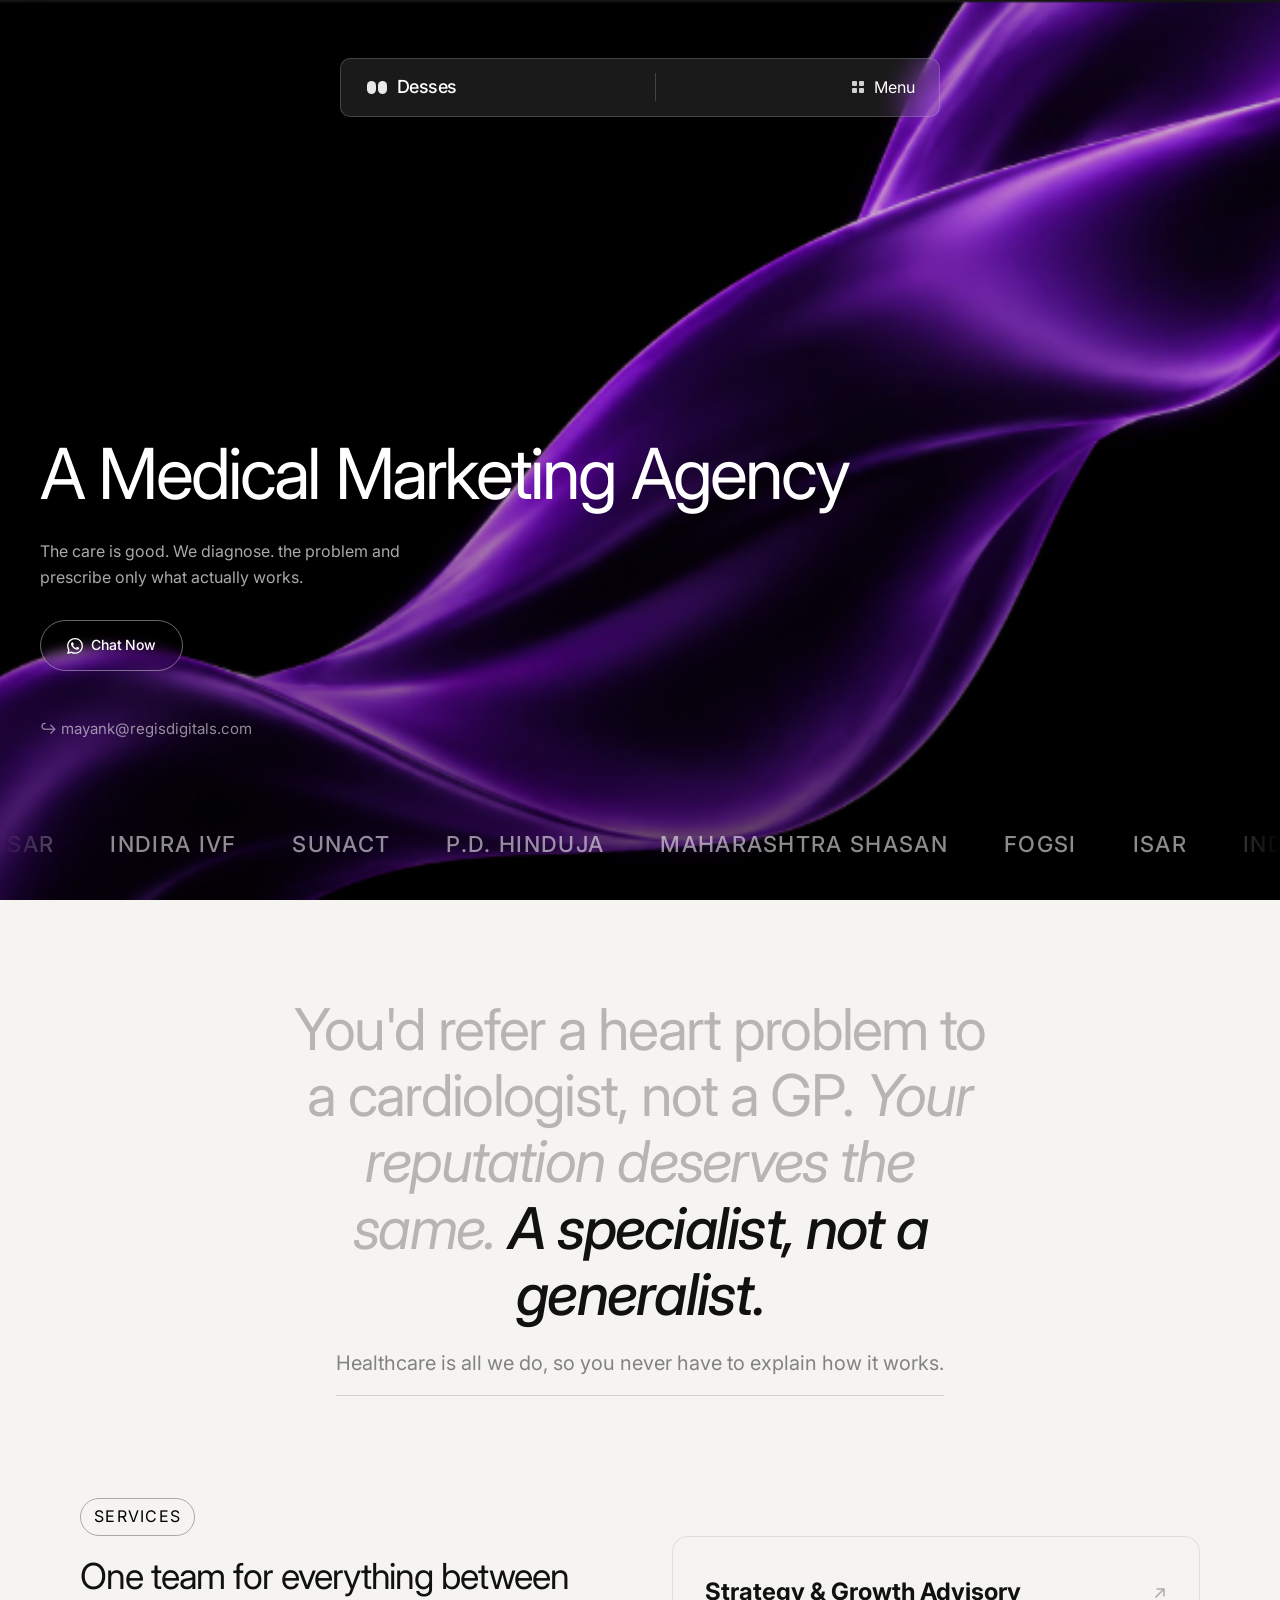
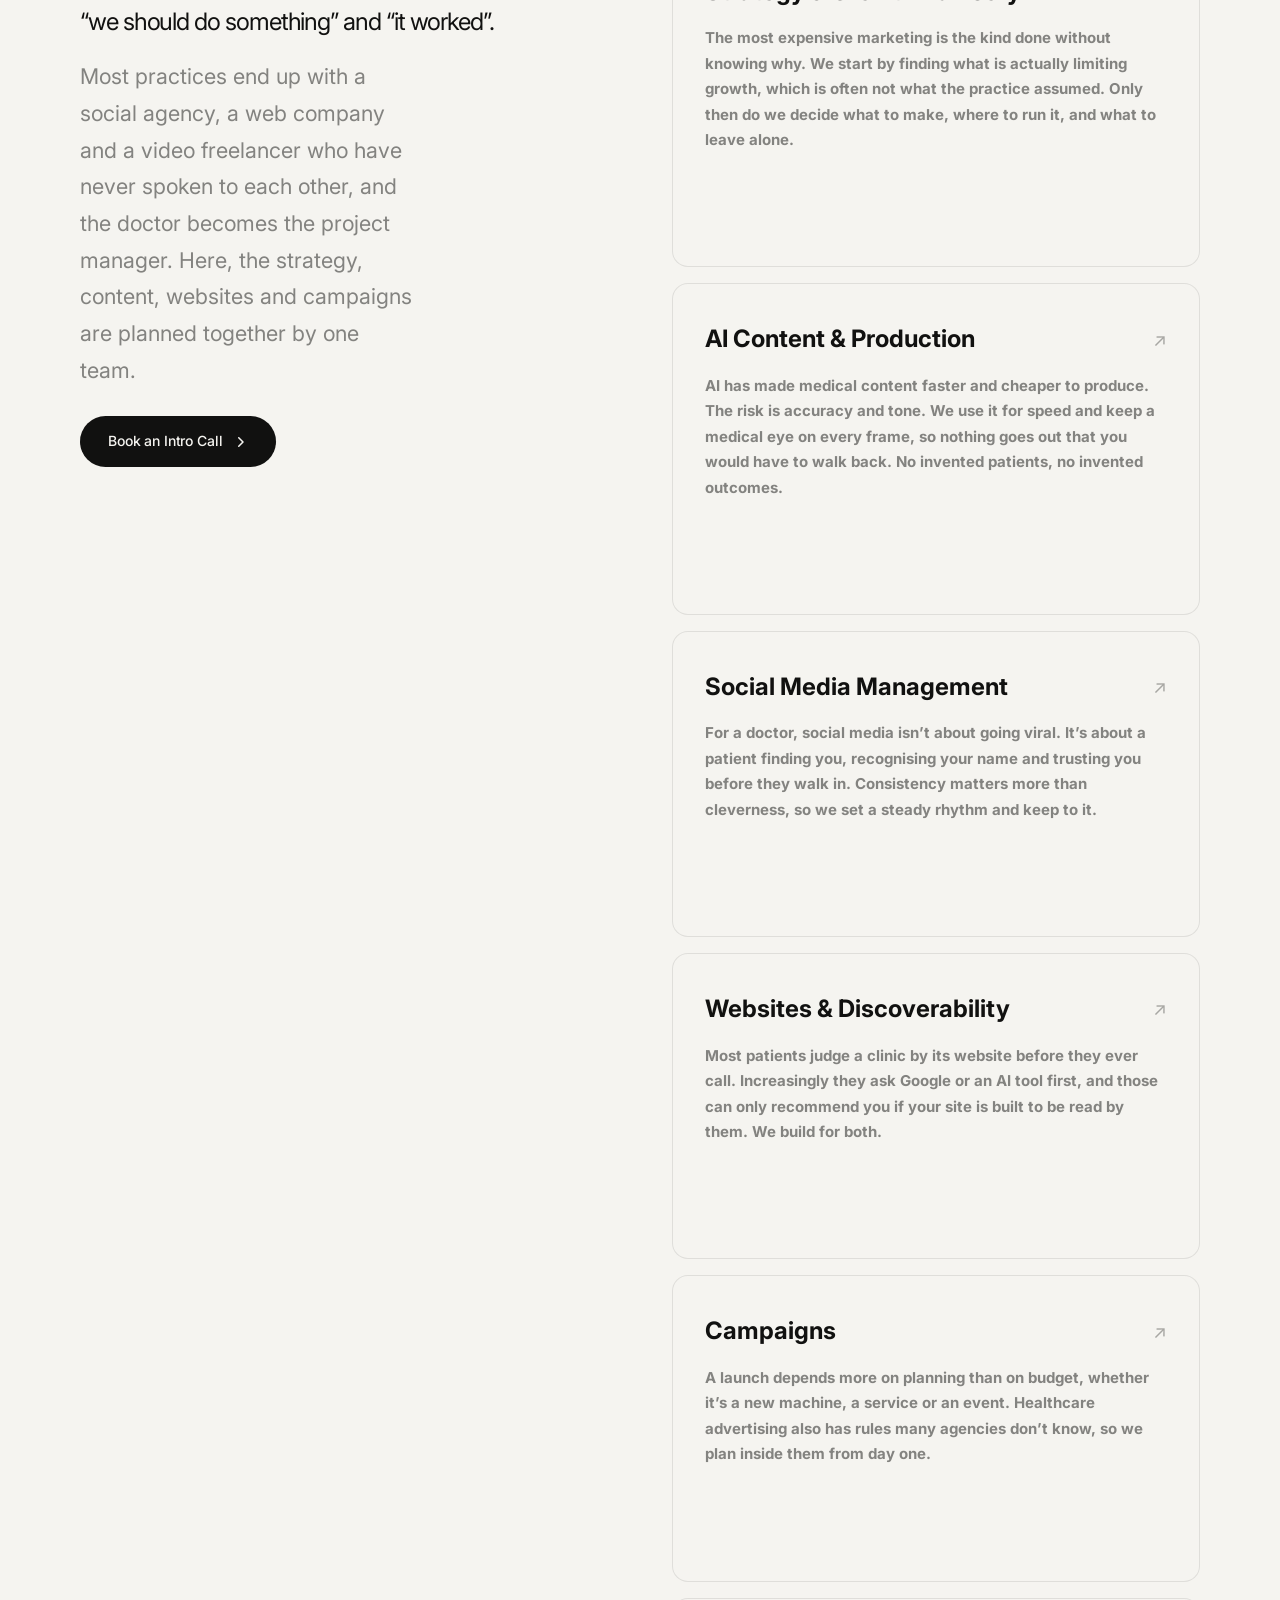
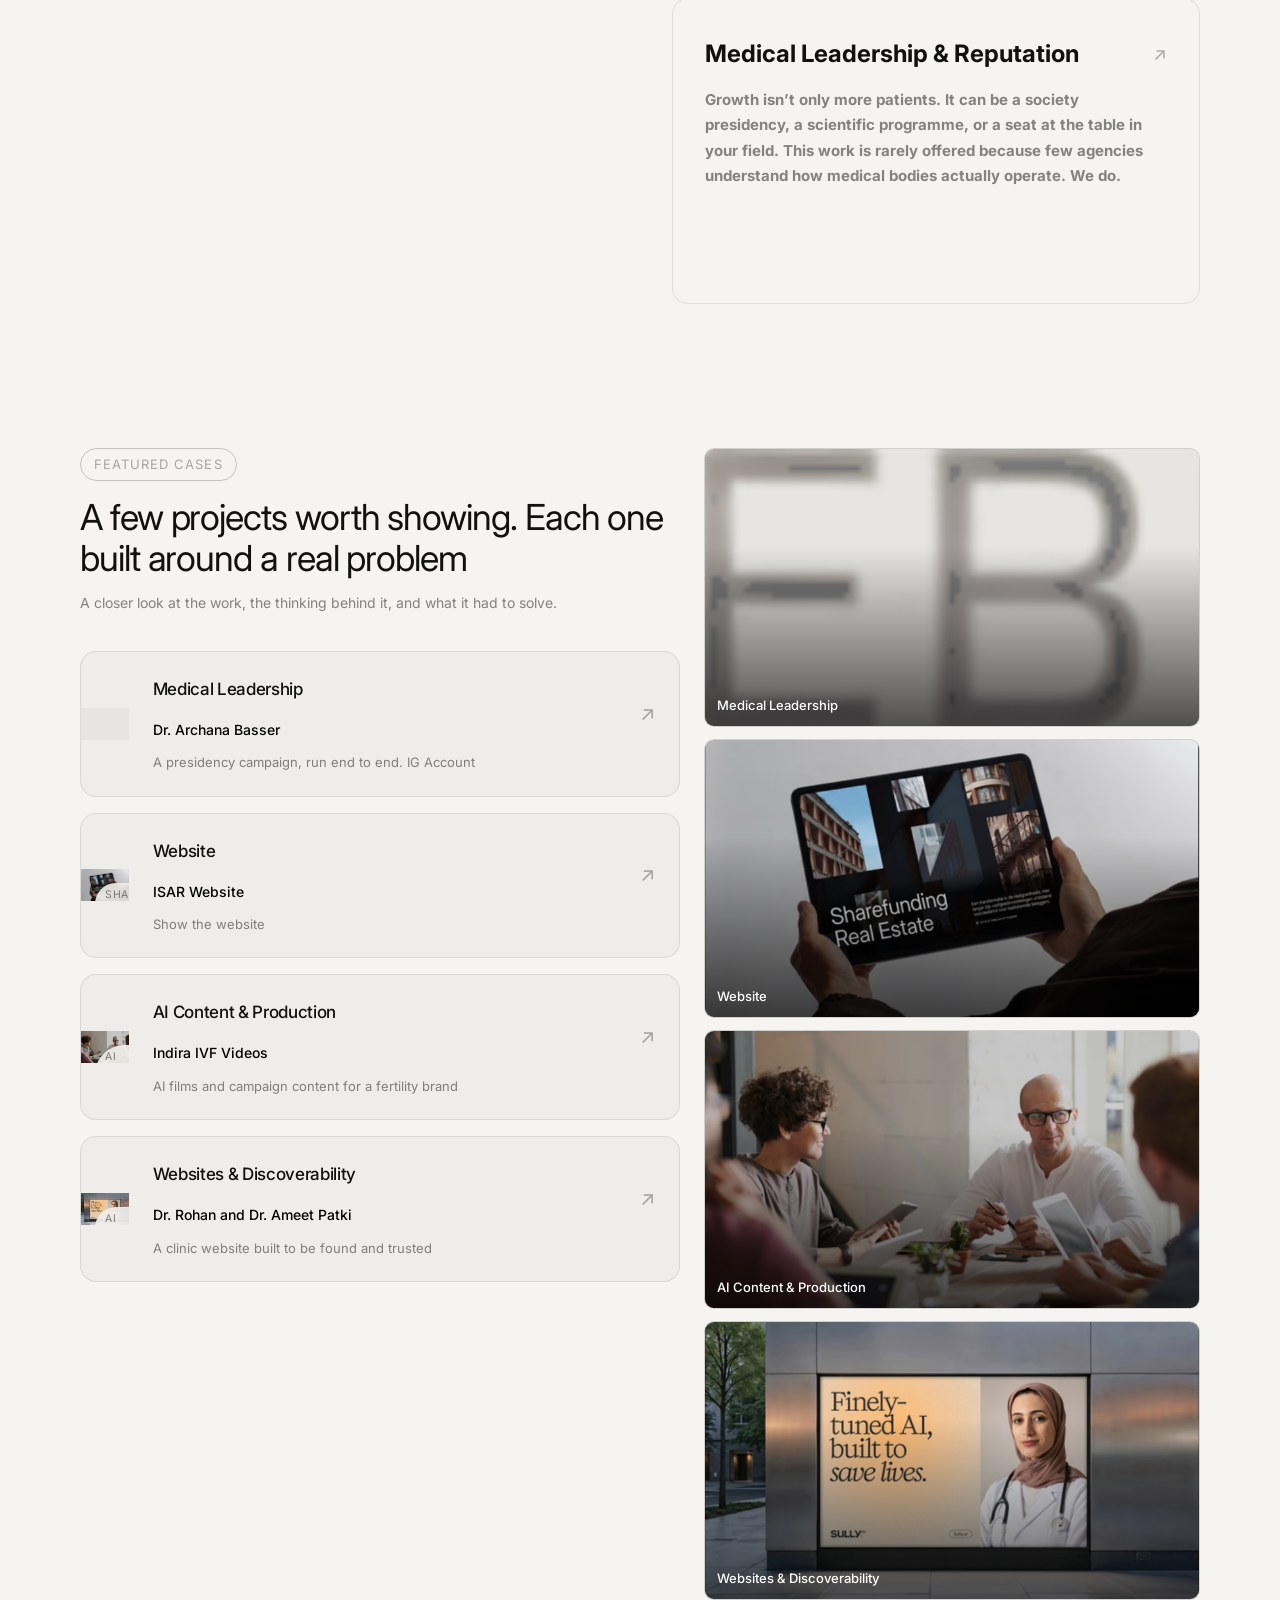
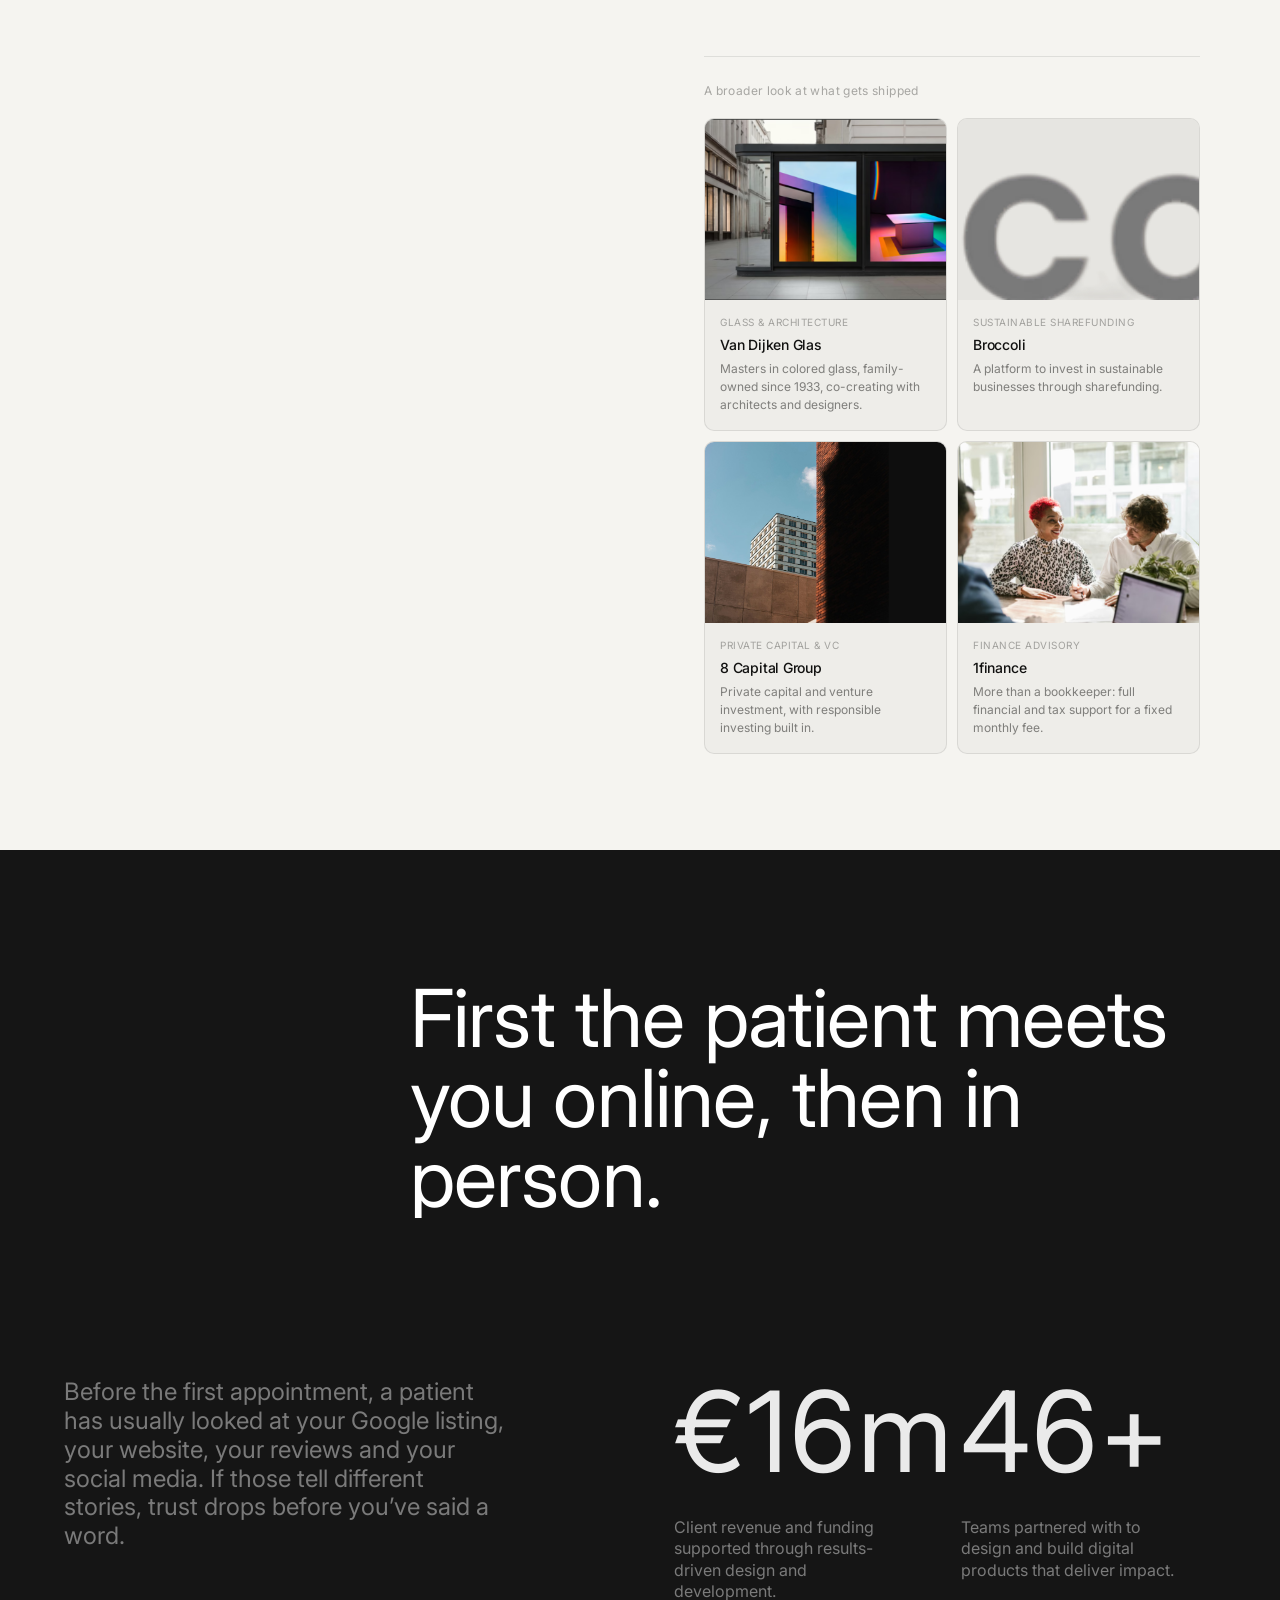
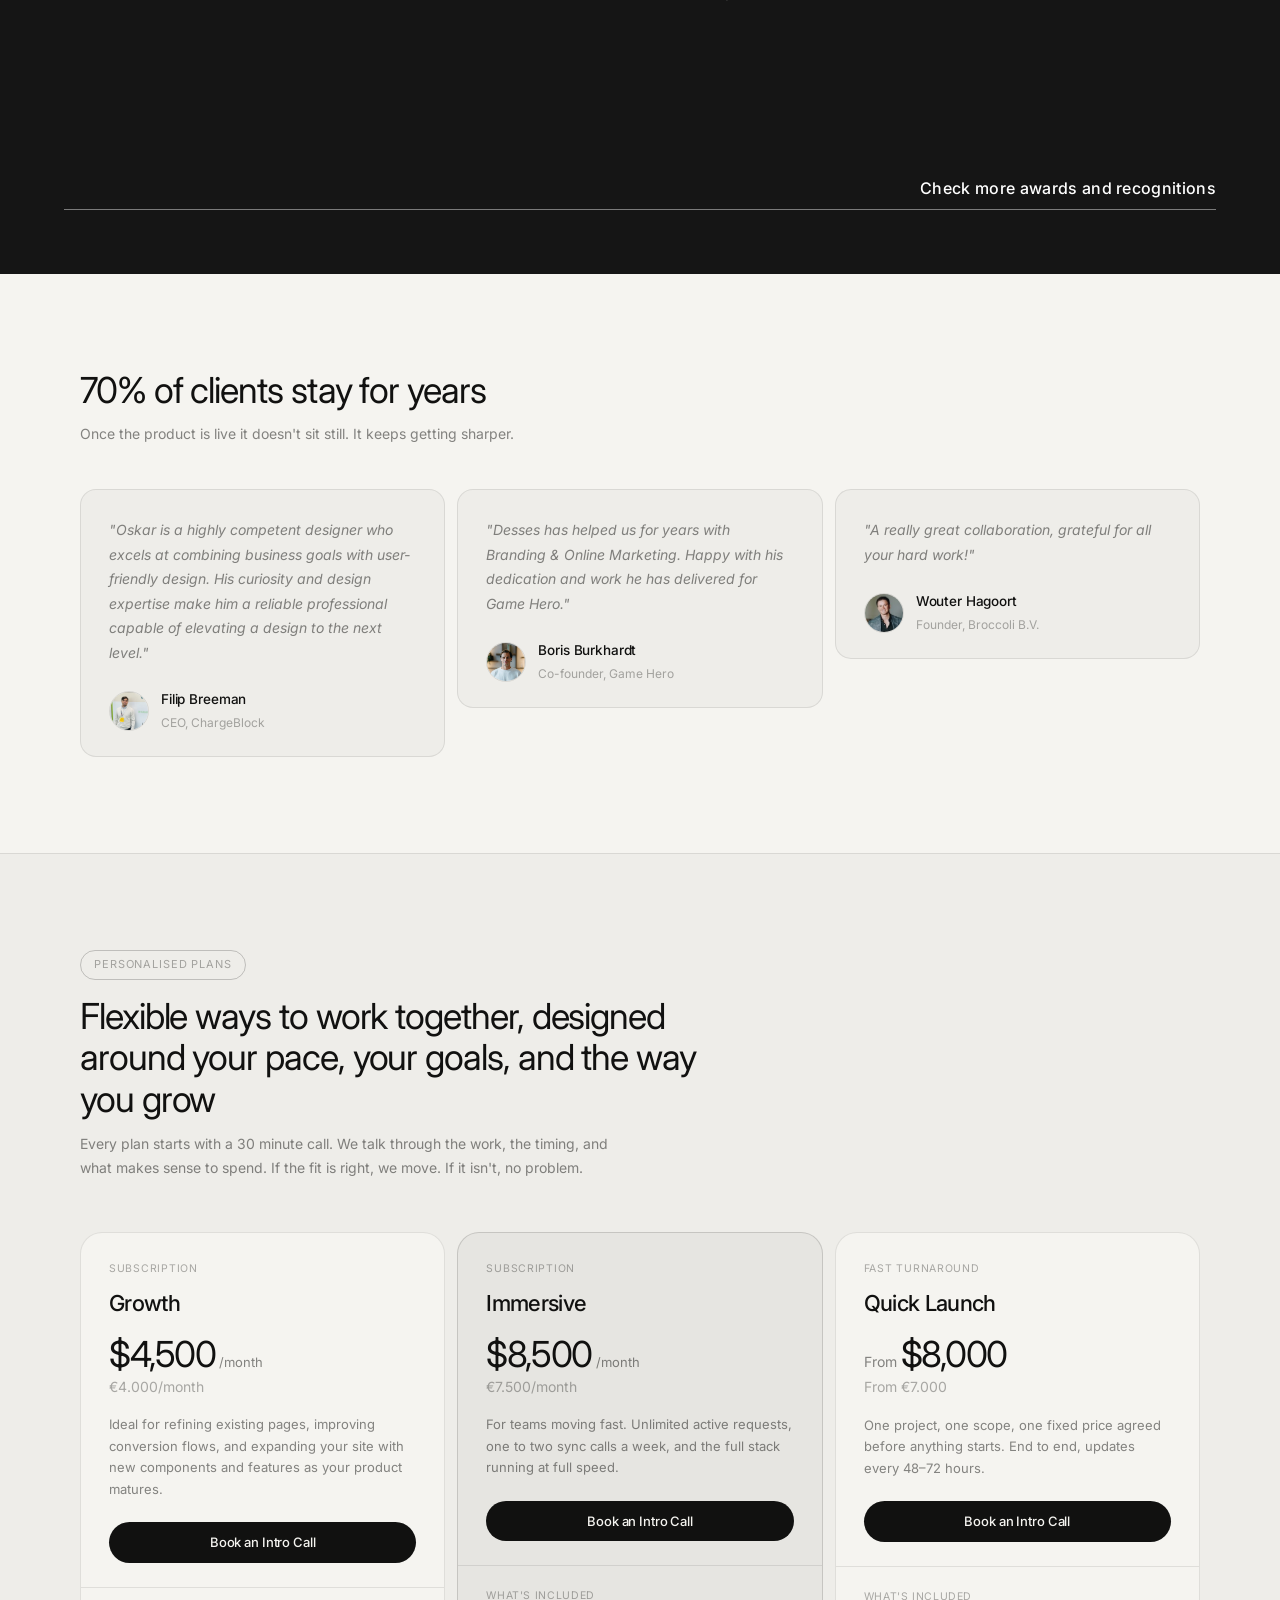
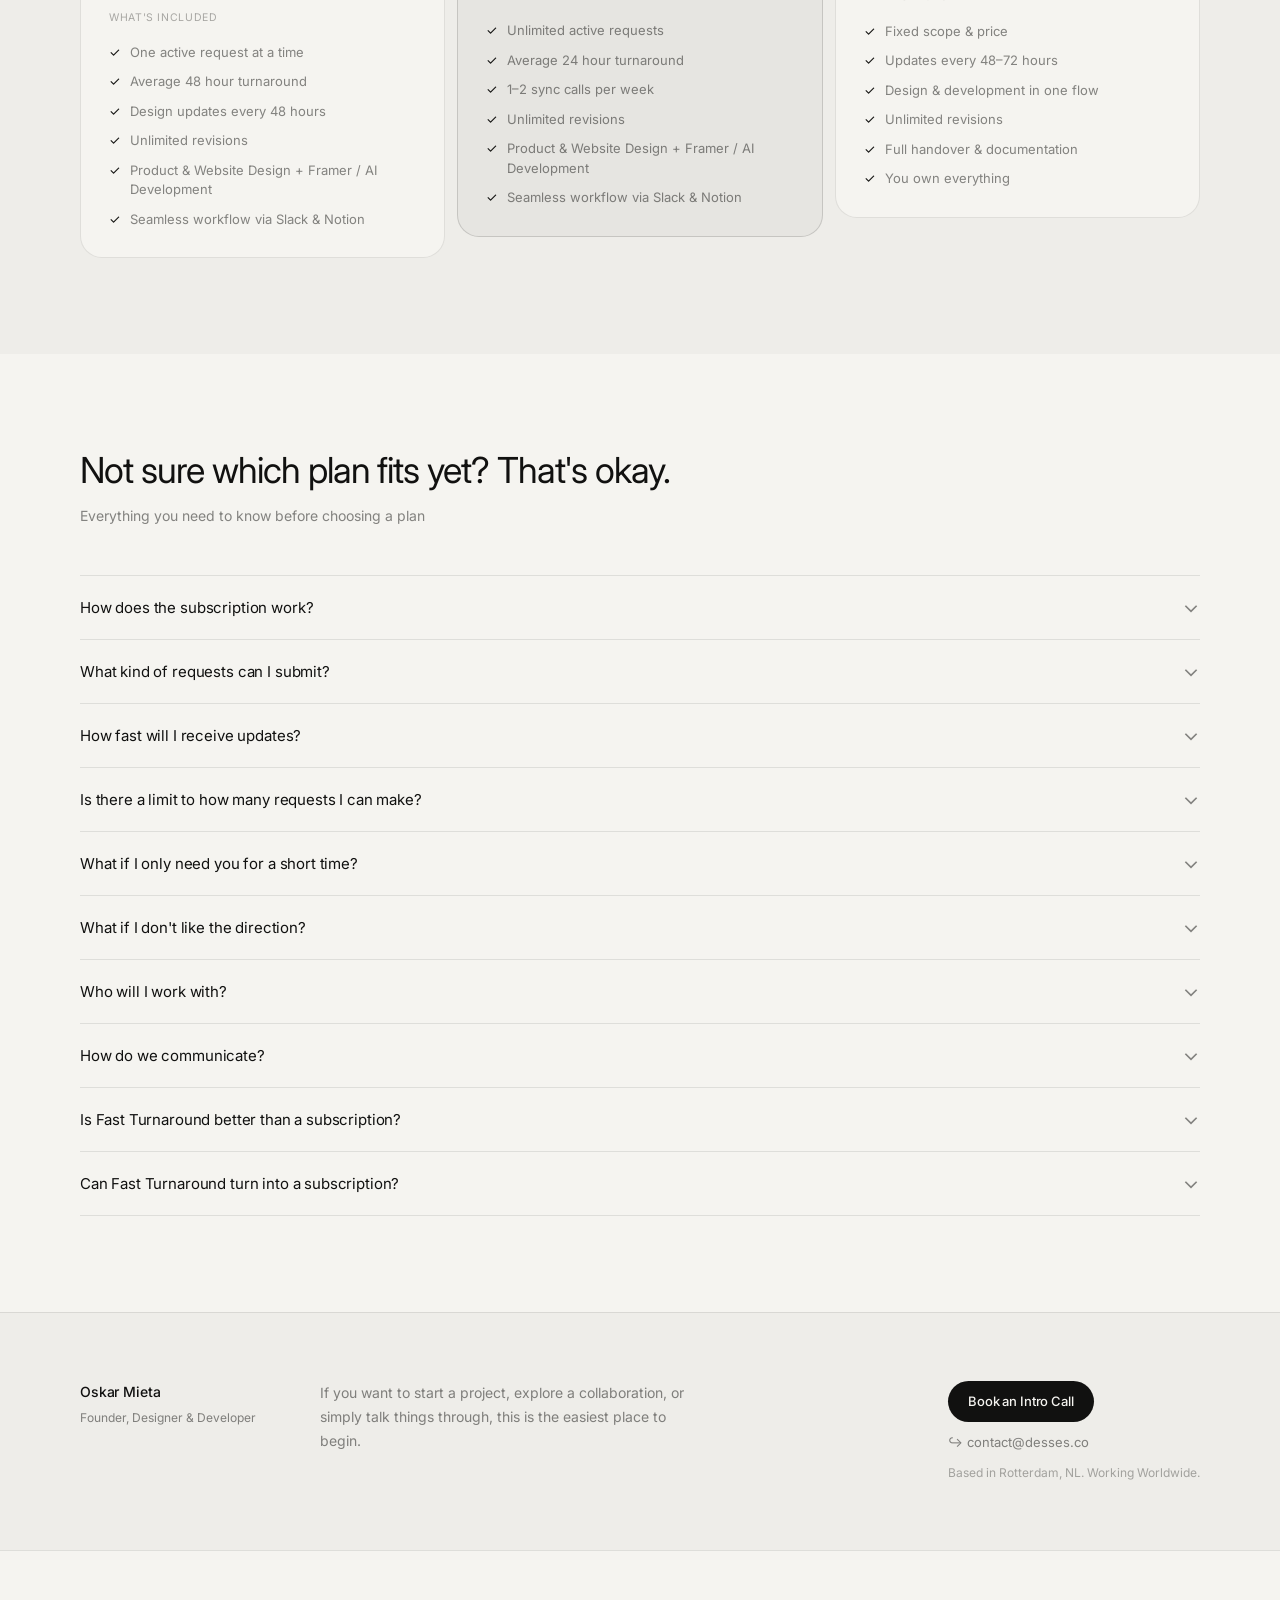
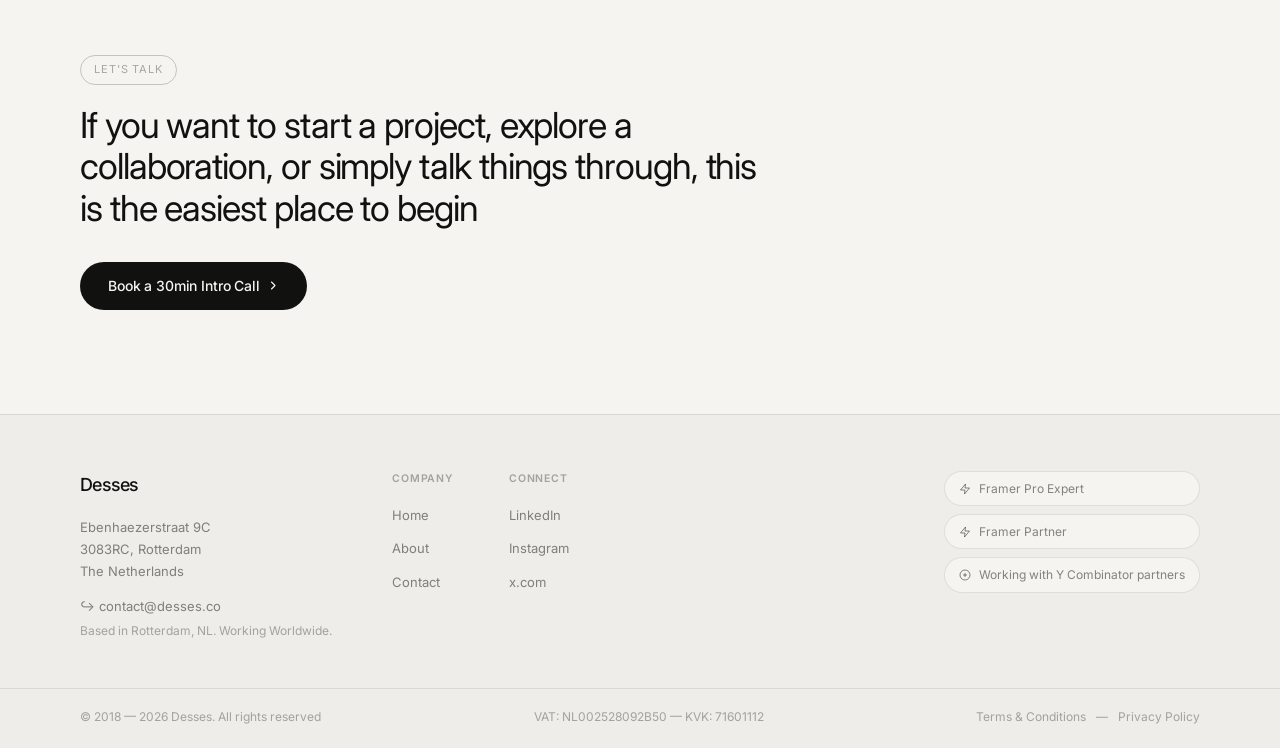
==== index.html @ 1cb28624 "Add Desses homepage and About page" ====
<!DOCTYPE html>
<html lang="en">
<head>
  <meta charset="UTF-8" />
  <meta name="viewport" content="width=device-width, initial-scale=1.0" />
  <title>Desses — Product Design & AI + Framer Development</title>
  <link rel="stylesheet" href="style.css" />
  <link rel="preconnect" href="https://fonts.googleapis.com" />
  <link rel="preconnect" href="https://fonts.gstatic.com" crossorigin />
  <link href="https://fonts.googleapis.com/css2?family=Inter:opsz,wght@14..32,300;14..32,400;14..32,500;14..32,600&display=swap" rel="stylesheet" />
</head>
<body>

  <!-- Page loader -->
  <div class="page-loader" id="pageLoader">
    <div class="loader-logo">Desses</div>
    <div class="loader-bar"><div class="loader-fill"></div></div>
  </div>

  <!-- ===================================================
       HERO
       =================================================== -->
  <section class="hero" id="hero">

    <!-- bg image + dark overlay -->
    <div class="hero-bg">
      <img src="images/hero.png" alt="" aria-hidden="true" />
      <div class="hero-bg-overlay"></div>
    </div>

    <!-- compact centered pill nav -->
    <header class="nav-header" id="navHeader" style="margin-top: 40px;">
      <nav class="nav-inner">
        <div class="nav-pill">
          <a href="#" class="nav-logo">
            <svg width="20" height="13" viewBox="0 0 20 13" fill="none">
              <rect x="0" y="0" width="9" height="13" rx="4.5" fill="white" opacity="0.9"/>
              <rect x="11" y="0" width="9" height="13" rx="4.5" fill="white" opacity="0.9"/>
            </svg>
            Desses
          </a>
          <div class="nav-pill-divider"></div>
          <button class="nav-menu-btn" id="hamburger" aria-label="Menu" aria-expanded="false">
            <svg class="nav-menu-grid" width="12" height="12" viewBox="0 0 12 12" fill="currentColor">
              <rect x="0" y="0" width="5" height="5" rx="1"/>
              <rect x="7" y="0" width="5" height="5" rx="1"/>
              <rect x="0" y="7" width="5" height="5" rx="1"/>
              <rect x="7" y="7" width="5" height="5" rx="1"/>
            </svg>
            <span class="nav-menu-label">Menu</span>
          </button>
        </div>
      </nav>

      <!-- fullscreen overlay -->
      <div class="nav-overlay" id="mobileNav">
        <div class="nav-overlay-inner">
          <p class="nav-overlay-title">Menu</p>
          <ul class="nav-overlay-links">
            <li><a href="#">Home</a></li>
            <li><a href="about.html">About</a></li>
            <li><a href="#" class="nav-link-active">Cases</a></li>
            <li><a href="#">Services</a></li>
            <li><a href="#">Insights</a></li>
            <li><a href="#contact">Contact</a></li>
          </ul>
          <div class="nav-overlay-footer">
            <div class="nav-overlay-col">
              <p class="nav-overlay-col-label">Social media</p>
              <a href="https://www.linkedin.com/in/desses" target="_blank">LinkedIn</a>
              <a href="https://x.com/oskarmieta" target="_blank">x.com</a>
            </div>
            <div class="nav-overlay-col">
              <p class="nav-overlay-col-label">Contact</p>
              <a href="https://desses.co/contact" target="_blank">Book an intro call</a>
              <a href="mailto:contact@desses.co">contact@desses.co</a>
            </div>
          </div>
        </div>
      </div>
    </header>

    <!-- hero text content -->
    <div class="hero-body">

      <h1 class="hero-title reveal-hero">
        A Medical Marketing Agency
      </h1>

      
      <div>
        <div style="color:darkgray;">
          <span>The care is good. We diagnose. the problem and <br> prescribe only what actually works.&nbsp;&nbsp;&nbsp;&nbsp;&nbsp;&nbsp;</span>
        </div>
      </div>


      <div class="hero-actions reveal-hero-delay" style="margin-top: 30px;">
        <a href="#" class="btn-chat-now magnetic">
          <svg width="16" height="16" viewBox="0 0 24 24" fill="currentColor"><path d="M17.472 14.382c-.297-.149-1.758-.867-2.03-.967-.273-.099-.471-.148-.67.15-.197.297-.767.966-.94 1.164-.173.199-.347.223-.644.075-.297-.15-1.255-.463-2.39-1.475-.883-.788-1.48-1.761-1.653-2.059-.173-.297-.018-.458.13-.606.134-.133.298-.347.446-.52.149-.174.198-.298.298-.497.099-.198.05-.371-.025-.52-.075-.149-.669-1.612-.916-2.207-.242-.579-.487-.5-.669-.51a12.8 12.8 0 00-.57-.01c-.198 0-.52.074-.792.372-.272.297-1.04 1.016-1.04 2.479 0 1.462 1.065 2.875 1.213 3.074.149.198 2.096 3.2 5.077 4.487.709.306 1.262.489 1.694.625.712.227 1.36.195 1.871.118.571-.085 1.758-.719 2.006-1.413.248-.694.248-1.289.173-1.413-.074-.124-.272-.198-.57-.347m-5.421 7.403h-.004a9.87 9.87 0 01-5.031-1.378l-.361-.214-3.741.982.998-3.648-.235-.374a9.86 9.86 0 01-1.51-5.26c.001-5.45 4.436-9.884 9.888-9.884 2.64 0 5.122 1.03 6.988 2.898a9.825 9.825 0 012.893 6.994c-.003 5.45-4.437 9.884-9.885 9.884m8.413-18.297A11.815 11.815 0 0012.05 0C5.495 0 .16 5.335.157 11.892c0 2.096.547 4.142 1.588 5.945L.057 24l6.305-1.654a11.882 11.882 0 005.683 1.448h.005c6.554 0 11.89-5.335 11.893-11.893a11.821 11.821 0 00-3.48-8.413z"/></svg>
          Chat Now
        </a>
      </div>

       <a href="mailto:mayank@regisdigitals.com" class="hero-email" style="margin-top:10px;display:block;font-size: 15px;">↪ mayank@regisdigitals.com</a>
      </div>
    </div>

      <!-- CLIENT LOGO MARQUEE -->
      <section class="logos-section reveal-hero-delay3">
        <div class="logos-track-wrap">
          <div class="logos-inner" id="logoMarquee">
            <div class="logo-item logo-text">ISAR</div>
            <div class="logo-item logo-text">Indira IVF</div>
            <div class="logo-item logo-text">SunAct</div>
            <div class="logo-item logo-text">P.D. Hinduja</div>
            <div class="logo-item logo-text">Maharashtra Shasan</div>
            <div class="logo-item logo-text">FOGSI</div>
            <!-- duplicate for seamless loop -->
            <div class="logo-item logo-text">ISAR</div>
            <div class="logo-item logo-text">Indira IVF</div>
            <div class="logo-item logo-text">SunAct</div>
            <div class="logo-item logo-text">P.D. Hinduja</div>
            <div class="logo-item logo-text">Maharashtra Shasan</div>
            <div class="logo-item logo-text">FOGSI</div>
          </div>
        </div>
      </section>

      

  </section><!-- /hero -->

  <main>

    <!-- ===== ABOUT ===== -->
    <section class="about-section container" data-reveal>
      <div class="about-grid">
        <div style="max-width:700px;margin-inline:auto;text-align:center;">
          <h2 id="readingText" style="font-size:clamp(2.2rem,4.5vw,4rem);font-weight:400;line-height:1.15;letter-spacing:-0.03em;"></h2>
          <p class="about-specialist-sub">Healthcare is all we do, so you never have to explain how it works.</p>
        </div>
        </div>
      </div>
    </section>

    <!-- ===== SERVICES ===== -->

        <div class="about-right-col" style="margin-left: 80px;">
          <span class="pill-label" style="font-size: 16px;color: black; border-color: darkgrey;">Services</span>
        </div>

    <section class="services-section container" data-reveal>
      <div class="services-layout">

        <!-- LEFT: heading + description -->
        <div class="services-left">
          <h1 style="font-size:clamp(1.6rem,2.8vw,2.4rem);font-weight:400;letter-spacing:-0.03em;line-height:1.15;margin-top: 20px;">One team for everything between <br> <span style="font-size: 24px;">“we should do something” and “it worked”.</span></h1>
          <p class="body-muted" style="margin-top:20px;max-width:340px;font-size: 135%;">Most practices end up with a social agency, a web company and a video freelancer who have never spoken to each other, and the doctor becomes the project manager. Here, the strategy, content, websites and campaigns are planned together by one team.</p>
          <a href="https://desses.co/contact" class="svc-cta-btn magnetic" target="_blank" style="margin-top:28px;">
            Book an Intro Call
            <span class="svc-cta-arrow">
              <svg width="16" height="16" viewBox="0 0 16 16" fill="currentColor"><path fill-rule="evenodd" d="M6.22 3.22a.75.75 0 011.06 0l4.25 4.25a.75.75 0 010 1.06l-4.25 4.25a.75.75 0 01-1.06-1.06L9.94 8 6.22 4.28a.75.75 0 010-1.06z"/></svg>
            </span>
          </a>
        </div>

        <!-- RIGHT: cards in vertical column -->
        <div class="services-grid" style="grid-template-columns:1fr;">
          <div class="svc-card" data-stagger>
            <div class="svc-head"><h1>Strategy & Growth Advisory</h1><span class="svc-arrow">↗</span></div>
            <h1 class="svc-body">The most expensive marketing is the kind done without knowing why. We start by finding what is actually limiting growth, which is often not what the practice assumed. Only then do we decide what to make, where to run it, and what to leave alone.</h2>
            <ul class="svc-tags"><li>Growth Diagnosis</li><li>Marketing roadmap</li><li>Positioning</li><li>Budget planning</li><li>Monthly advisory</li></ul>
          </div>
          <div class="svc-card" data-stagger>
            <div class="svc-head"><h1>AI Content & Production</h1><span class="svc-arrow">↗</span></div>
            <h2 class="svc-body">AI has made medical content faster and cheaper to produce. The risk is accuracy and tone. We use it for speed and keep a medical eye on every frame, so nothing goes out that you would have to walk back. No invented patients, no invented outcomes.</h2>
            <ul class="svc-tags"><li>AI video & films</li><li>Short-form reels</li><li>Patient-education content</li><li>Copywriting</li><li>Design</li></ul>
          </div>
          <div class="svc-card" data-stagger>
            <div class="svc-head"><h1>Social Media Management</h1><span class="svc-arrow">↗</span></div>
            <h2 class="svc-body">For a doctor, social media isn’t about going viral. It’s about a patient finding you, recognising your name and trusting you before they walk in. Consistency matters more than cleverness, so we set a steady rhythm and keep to it.</h2>
            <ul class="svc-tags"><li>Instagram</li><li>YouTube</li><li>LinkedIn</li><li>Content calendars</li><li>Community & reporting</li></ul>
          </div>
          <div class="svc-card" data-stagger>
            <div class="svc-head"><h1>Websites & Discoverability</h1><span class="svc-arrow">↗</span></div>
            <h2 class="svc-body">Most patients judge a clinic by its website before they ever call. Increasingly they ask Google or an AI tool first, and those can only recommend you if your site is built to be read by them. We build for both.</h2>
            <ul class="svc-tags" style="font-size: 20px;"><li>Website design & build</li><li>SEO</li><li>Google Business Profile</li><li>AI-search readiness</li></ul>
          </div>
          <div class="svc-card" data-stagger>
            <div class="svc-head"><h1>Campaigns</h1><span class="svc-arrow">↗</span></div>
            <h2 class="svc-body">A launch depends more on planning than on budget, whether it’s a new machine, a service or an event. Healthcare advertising also has rules many agencies don’t know, so we plan inside them from day one.</h2>
            <ul class="svc-tags" style="font-size: 20px;"><li>Service & machine launches</li><li>Performance marketing</li><li>Event & awareness campaigns</li></ul>
          </div>
          <div class="svc-card" data-stagger>
            <div class="svc-head"><h1>Medical Leadership & Reputation</h1><span class="svc-arrow">↗</span></div>
            <h2 class="svc-body">Growth isn’t only more patients. It can be a society presidency, a scientific programme, or a seat at the table in your field. This work is rarely offered because few agencies understand how medical bodies actually operate. We do.</h2>
            <ul class="svc-tags" style="font-size: 20px;"><li>Society & presidency campaigns</li><li>Scientific programme planning</li><li>KOL collaborations</li><li>Awards & recognition</li></ul>
          </div>

        </div>

        
      </div>
    </section>

    <!-- ===== FEATURED CASES ===== -->
    <section class="cases-section container" data-reveal>
      <div class="cases-featured-layout">
        <div class="cases-featured-left">
          <div class="cases-header-top" style="margin-bottom:36px;">
            <span class="pill-label" style="font-size:13px;">Featured Cases</span>
            <h2 class="h2 reveal-text" style="font-size:clamp(1.6rem,2.8vw,2.4rem);font-weight:400;letter-spacing:-0.03em;line-height:1.15;margin-top:16px;">A few projects worth showing. Each one built around a real problem</h2>
            <p class="body-muted" style="margin-top:12px;">A closer look at the work, the thinking behind it, and what it had to solve.</p>
          </div>

          <div class="cases-grid-2col">
        <a href="https://desses.co/cases/chargeblock" class="case-card-v2" target="_blank">
          <div class="case-v2-img">
            <!-- <img src="images/chargeblock.png" alt="ChargeBlock" /> -->
            <!-- <div class="case-overlay-tag">Energy Sector</div> -->
          </div>
          <div class="case-v2-info">
            <span class="case-v2-name">Medical Leadership</span>
              <h2 style="font-size:14px;font-weight:500;margin:8px 0;color: black;">Dr. Archana Basser</h2>
            <p>A presidency campaign, run end to end. IG Account</p>
            <span class="case-v2-arrow">↗</span>
          </div>
        </a>
        <a href="https://aespire.eu/" class="case-card-v2" target="_blank">
          <div class="case-v2-img">
            <img src="images/aespire.png" alt="AESPIRE" />
            <div class="case-overlay-tag">Sharefunding Real Estate</div>
          </div>
          <div class="case-v2-info">
            <span class="case-v2-name">Website</span>
            <h2 style="font-size:14px;font-weight:500;margin:8px 0;color: black;">ISAR Website</h2>
            <p>Show the website</p>
            <span class="case-v2-arrow">↗</span>
          </div>
        </a>
        <a href="https://desses.co/cases/robotx" class="case-card-v2" target="_blank">
          <div class="case-v2-img">
            <img src="images/robotx.png" alt="RobotX" />
            <div class="case-overlay-tag">AI Powered Audit</div>
          </div>
          <div class="case-v2-info">
            <span class="case-v2-name">AI Content & Production</span>
            <h2 style="font-size:14px;font-weight:500;margin:8px 0;color: black;">Indira IVF Videos</h2>
            <p>AI films and campaign content for a fertility brand</p>
            <span class="case-v2-arrow">↗</span>
          </div>
        </a>
        <a href="https://desses.co/cases/sully.ai" class="case-card-v2" target="_blank">
          <div class="case-v2-img">
            <img src="images/sully.png" alt="Sully.ai" />
            <div class="case-overlay-tag">AI Healthcare</div>
          </div>
          <div class="case-v2-info">
            <span class="case-v2-name">Websites & Discoverability</span>
            <h2 style="font-size:14px;font-weight:500;margin:8px 0;color: black;">Dr. Rohan and Dr. Ameet Patki</h2>
            <p>A clinic website built to be found and trusted</p>
            <span class="case-v2-arrow">↗</span>
          </div>
        </a>
        </div>
        </div>

        <div class="cases-featured-right">
        <div class="cases-photo-grid">
          <a href="index.html" class="case-photo-card" aria-label="ChargeBlock photo, home page">
            <img src="images/chargeblock.png" alt="ChargeBlock project" />
            <span>Medical Leadership</span>
          </a>
          <a href="index.html" class="case-photo-card" aria-label="AESPIRE photo, home page">
            <img src="images/aespire.png" alt="AESPIRE project" />
            <span>Website</span>
          </a>
          <a href="index.html" class="case-photo-card" aria-label="RobotX photo, home page">
            <img src="images/robotx.png" alt="RobotX project" />
            <span>AI Content & Production</span>
          </a>
          <a href="index.html" class="case-photo-card" aria-label="Sully.ai photo, home page">
            <img src="images/sully.png" alt="Sully.ai project" />
            <span>Websites & Discoverability</span>
          </a>
        </div>
          <div class="broader-cases">
            <p class="broader-label">A broader look at what gets shipped</p>
            <div class="broader-grid">
              <a href="https://vandijkenglas.nl/" class="broad-card" target="_blank" data-stagger>
                <div class="broad-img"><img src="images/glass.png" alt="Van Dijken Glas" /></div>
                <div class="broad-info"><span class="broad-cat">Glass &amp; Architecture</span><strong>Van Dijken Glas</strong><p>Masters in colored glass, family-owned since 1933, co-creating with architects and designers.</p></div>
              </a>
              <a href="https://broccoli.eu/" class="broad-card" target="_blank" data-stagger>
                <div class="broad-img"><img src="images/brocoli.png" alt="Broccoli" /></div>
                <div class="broad-info"><span class="broad-cat">Sustainable Sharefunding</span><strong>Broccoli</strong><p>A platform to invest in sustainable businesses through sharefunding.</p></div>
              </a>
              <a href="https://8capital.nl/" class="broad-card" target="_blank" data-stagger>
                <div class="broad-img"><img src="images/capital.png" alt="8 Capital Group" /></div>
                <div class="broad-info"><span class="broad-cat">Private Capital &amp; VC</span><strong>8 Capital Group</strong><p>Private capital and venture investment, with responsible investing built in.</p></div>
              </a>
              <a href="https://1finance.nl/" class="broad-card" target="_blank" data-stagger>
                <div class="broad-img"><img src="images/finance.png" alt="1finance" /></div>
                <div class="broad-info"><span class="broad-cat">Finance Advisory</span><strong>1finance</strong><p>More than a bookkeeper: full financial and tax support for a fixed monthly fee.</p></div>
              </a>
            </div>
          </div>
        </div>
      </div>
    </section>

    <!-- ===== STATS ===== -->
    <section class="stats-section" data-reveal>
      <div class="container stats-inner">
        <h2 class="h2 reveal-text stats-heading">First the patient meets you online, then in person.</h2>
        <div class="stats-copy">
          <p class="body-muted" style="margin-top:18px">Before the first appointment, a patient has usually looked at your Google listing, your website, your reviews and your social media. If those tell different stories, trust drops before you’ve said a word.</p>
        </div>
        <div class="stats-numbers">
          <div class="stat" data-stagger>
            <div class="stat-num count-up" data-target="20" data-prefix="€" data-suffix="m">0%</div>
            <p class="stat-desc">Client revenue and funding supported through results-driven design and development.</p>
          </div>
          <div class="stat" data-stagger>
            <div class="stat-num count-up" data-target="56" data-suffix="+">0+</div>
            <p class="stat-desc">Teams partnered with to design and build digital products that deliver impact.</p>
          </div>
        </div>
        <div class="stats-award-footer">
          <div class="award-badge">Check more awards and recognitions</div>
        </div>
      </div>
    </section>

    <!-- ===== TESTIMONIALS ===== -->
    <section class="testimonials-section container" data-reveal>
      <div class="testi-header">
        <h2 class="h2 reveal-text">70% of clients stay for years</h2>
        <p class="body-muted" style="margin-top:10px">Once the product is live it doesn't sit still. It keeps getting sharper.</p>
      </div>
      <div class="testi-grid">
        <div class="testi-card" data-stagger>
          <p class="testi-quote">"Oskar is a highly competent designer who excels at combining business goals with user-friendly design. His curiosity and design expertise make him a reliable professional capable of elevating a design to the next level."</p>
          <div class="testi-author">
            <img src="images/filip.png" alt="Filip Breeman" class="testi-avatar" />
            <div><div class="testi-name">Filip Breeman</div><div class="testi-role">CEO, ChargeBlock</div></div>
          </div>
        </div>
        <div class="testi-card" data-stagger>
          <p class="testi-quote">"Desses has helped us for years with Branding &amp; Online Marketing. Happy with his dedication and work he has delivered for Game Hero."</p>
          <div class="testi-author">
            <img src="images/boris.png" alt="Boris Burkhardt" class="testi-avatar" />
            <div><div class="testi-name">Boris Burkhardt</div><div class="testi-role">Co-founder, Game Hero</div></div>
          </div>
        </div>
        <div class="testi-card" data-stagger>
          <p class="testi-quote">"A really great collaboration, grateful for all your hard work!"</p>
          <div class="testi-author">
            <img src="images/wouter.png" alt="Wouter Hagoort" class="testi-avatar" />
            <div><div class="testi-name">Wouter Hagoort</div><div class="testi-role">Founder, Broccoli B.V.</div></div>
          </div>
        </div>
      </div>
    </section>

    <!-- ===== PRICING ===== -->
    <section class="pricing-section" data-reveal>
      <div class="container">
        <span class="pill-label">Personalised Plans</span>
        <h2 class="h2 reveal-text" style="max-width:640px;margin-top:16px">Flexible ways to work together, designed around your pace, your goals, and the way you grow</h2>
        <p class="body-muted" style="margin-top:12px;max-width:560px">Every plan starts with a 30 minute call. We talk through the work, the timing, and what makes sense to spend. If the fit is right, we move. If it isn't, no problem.</p>

        <div class="pricing-grid">
          <!-- Growth -->
          <div class="price-card" data-stagger>
            <div class="price-top">
              <div class="price-type">Subscription</div>
              <h3 class="price-name">Growth</h3>
              <div class="price-amount-wrap"><span class="price-big">$4,500</span><span class="price-mo">/month</span></div>
              <div class="price-eur">€4.000/month</div>
              <p class="price-desc">Ideal for refining existing pages, improving conversion flows, and expanding your site with new components and features as your product matures.</p>
              <a href="https://desses.co/contact" class="btn-pill-dark magnetic" style="width:100%;justify-content:center" target="_blank">Book an Intro Call</a>
            </div>
            <div class="price-features">
              <p class="price-feat-label">What's included</p>
              <ul>
                <li><span class="check">✓</span>One active request at a time</li>
                <li><span class="check">✓</span>Average 48 hour turnaround</li>
                <li><span class="check">✓</span>Design updates every 48 hours</li>
                <li><span class="check">✓</span>Unlimited revisions</li>
                <li><span class="check">✓</span>Product &amp; Website Design + Framer / AI Development</li>
                <li><span class="check">✓</span>Seamless workflow via Slack &amp; Notion</li>
              </ul>
            </div>
          </div>

          <!-- Immersive -->
          <div class="price-card price-card--featured" data-stagger>
            <div class="price-top">
              <div class="price-type">Subscription</div>
              <h3 class="price-name">Immersive</h3>
              <div class="price-amount-wrap"><span class="price-big">$8,500</span><span class="price-mo">/month</span></div>
              <div class="price-eur">€7.500/month</div>
              <p class="price-desc">For teams moving fast. Unlimited active requests, one to two sync calls a week, and the full stack running at full speed.</p>
              <a href="https://desses.co/contact" class="btn-pill-dark magnetic" style="width:100%;justify-content:center" target="_blank">Book an Intro Call</a>
            </div>
            <div class="price-features">
              <p class="price-feat-label">What's included</p>
              <ul>
                <li><span class="check">✓</span>Unlimited active requests</li>
                <li><span class="check">✓</span>Average 24 hour turnaround</li>
                <li><span class="check">✓</span>1–2 sync calls per week</li>
                <li><span class="check">✓</span>Unlimited revisions</li>
                <li><span class="check">✓</span>Product &amp; Website Design + Framer / AI Development</li>
                <li><span class="check">✓</span>Seamless workflow via Slack &amp; Notion</li>
              </ul>
            </div>
          </div>

          <!-- Quick Launch -->
          <div class="price-card" data-stagger>
            <div class="price-top">
              <div class="price-type">Fast Turnaround</div>
              <h3 class="price-name">Quick Launch</h3>
              <div class="price-amount-wrap"><span class="price-from">From </span><span class="price-big">$8,000</span></div>
              <div class="price-eur">From €7.000</div>
              <p class="price-desc">One project, one scope, one fixed price agreed before anything starts. End to end, updates every 48–72 hours.</p>
              <a href="https://desses.co/contact" class="btn-pill-dark magnetic" style="width:100%;justify-content:center" target="_blank">Book an Intro Call</a>
            </div>
            <div class="price-features">
              <p class="price-feat-label">What's included</p>
              <ul>
                <li><span class="check">✓</span>Fixed scope &amp; price</li>
                <li><span class="check">✓</span>Updates every 48–72 hours</li>
                <li><span class="check">✓</span>Design &amp; development in one flow</li>
                <li><span class="check">✓</span>Unlimited revisions</li>
                <li><span class="check">✓</span>Full handover &amp; documentation</li>
                <li><span class="check">✓</span>You own everything</li>
              </ul>
            </div>
          </div>
        </div>
      </div>
    </section>

    <!-- ===== FAQ ===== -->
    <section class="faq-section container" data-reveal>
      <h2 class="h2 reveal-text" style="max-width:600px;margin-bottom:12px">Not sure which plan fits yet? That's okay.</h2>
      <p class="body-muted" style="margin-bottom:48px;max-width:500px">Everything you need to know before choosing a plan</p>
      <div class="faq-list">
        <div class="faq-item"><button class="faq-btn" aria-expanded="false">How does the subscription work?<svg class="faq-chevron" viewBox="0 0 16 16" fill="none" stroke="currentColor" stroke-width="1.5"><path d="M3 6l5 5 5-5"/></svg></button><div class="faq-body"><p>You pick a plan, we start, and you send requests through Slack or Notion. Work comes back every 48 hours on Growth and every 24 on Immersive, whether or not there's a call in the calendar. It's monthly and you can cancel at the end of any month. No contract you have to escape from.</p></div></div>
        <div class="faq-item"><button class="faq-btn" aria-expanded="false">What kind of requests can I submit?<svg class="faq-chevron" viewBox="0 0 16 16" fill="none" stroke="currentColor" stroke-width="1.5"><path d="M3 6l5 5 5-5"/></svg></button><div class="faq-body"><p>Product design, website design, Framer development and AI work. New pages, redesigns, a component that doesn't exist yet, a flow that isn't working, a dashboard, an integration. If it sits inside design, Framer or the AI layer, it's in scope.</p></div></div>
        <div class="faq-item"><button class="faq-btn" aria-expanded="false">How fast will I receive updates?<svg class="faq-chevron" viewBox="0 0 16 16" fill="none" stroke="currentColor" stroke-width="1.5"><path d="M3 6l5 5 5-5"/></svg></button><div class="faq-body"><p>Growth averages 48 hours per request. Immersive averages 24. Those are averages rather than promises on a specific item. What is a promise: you always know where a request stands without having to ask.</p></div></div>
        <div class="faq-item"><button class="faq-btn" aria-expanded="false">Is there a limit to how many requests I can make?<svg class="faq-chevron" viewBox="0 0 16 16" fill="none" stroke="currentColor" stroke-width="1.5"><path d="M3 6l5 5 5-5"/></svg></button><div class="faq-body"><p>Growth runs one active request at a time. You can queue as many as you like and they move through in the order you set. Immersive runs unlimited active requests plus one or two sync calls a week.</p></div></div>
        <div class="faq-item"><button class="faq-btn" aria-expanded="false">What if I only need you for a short time?<svg class="faq-chevron" viewBox="0 0 16 16" fill="none" stroke="currentColor" stroke-width="1.5"><path d="M3 6l5 5 5-5"/></svg></button><div class="faq-body"><p>Then a subscription is the wrong shape and Quick Launch is the right one. A defined project, a fixed price agreed before anything starts, from $8,000 / €7,000.</p></div></div>
        <div class="faq-item"><button class="faq-btn" aria-expanded="false">What if I don't like the direction?<svg class="faq-chevron" viewBox="0 0 16 16" fill="none" stroke="currentColor" stroke-width="1.5"><path d="M3 6l5 5 5-5"/></svg></button><div class="faq-body"><p>Say so, early and plainly. Revisions are unlimited on both subscriptions and nobody is counting. If it stays wrong, you cancel at the end of the month.</p></div></div>
        <div class="faq-item"><button class="faq-btn" aria-expanded="false">Who will I work with?<svg class="faq-chevron" viewBox="0 0 16 16" fill="none" stroke="currentColor" stroke-width="1.5"><path d="M3 6l5 5 5-5"/></svg></button><div class="faq-body"><p>Me, Oskar. I lead the work and I'm on every call. No account manager, no team you never meet. 70% of clients stay for years, and that's most of the reason why.</p></div></div>
        <div class="faq-item"><button class="faq-btn" aria-expanded="false">How do we communicate?<svg class="faq-chevron" viewBox="0 0 16 16" fill="none" stroke="currentColor" stroke-width="1.5"><path d="M3 6l5 5 5-5"/></svg></button><div class="faq-body"><p>Slack for the day to day and Notion for the work itself, so nothing lives in an inbox. Async by default, with calls when they earn one.</p></div></div>
        <div class="faq-item"><button class="faq-btn" aria-expanded="false">Is Fast Turnaround better than a subscription?<svg class="faq-chevron" viewBox="0 0 16 16" fill="none" stroke="currentColor" stroke-width="1.5"><path d="M3 6l5 5 5-5"/></svg></button><div class="faq-body"><p>Different jobs. Quick Launch is for something with a finish line. A subscription is for a company producing new pages every month, where there is no finish line. If you're not sure which you are, the intro call sorts it in ten minutes.</p></div></div>
        <div class="faq-item"><button class="faq-btn" aria-expanded="false">Can Fast Turnaround turn into a subscription?<svg class="faq-chevron" viewBox="0 0 16 16" fill="none" stroke="currentColor" stroke-width="1.5"><path d="M3 6l5 5 5-5"/></svg></button><div class="faq-body"><p>Yes, and it usually does. A project ends, the site goes live, and a month later there are three new pages to build. It also works the other way: pause the subscription, come back per project.</p></div></div>
      </div>
    </section>

    <!-- ===== FOUNDER CTA ===== -->
    <section class="founder-section" data-reveal>
      <div class="container founder-inner">
        <div class="founder-left">
          <p class="founder-name">Oskar Mieta</p>
          <p class="founder-title">Founder, Designer &amp; Developer</p>
        </div>
        <p class="founder-desc">If you want to start a project, explore a collaboration, or simply talk things through, this is the easiest place to begin.</p>
        <div class="founder-actions">
          <a href="https://desses.co/contact" class="btn-pill-dark magnetic" target="_blank">Book an Intro Call</a>
          <a href="mailto:contact@desses.co" class="link-muted">↪ contact@desses.co</a>
          <span class="text-dim">Based in Rotterdam, NL. Working Worldwide.</span>
        </div>
      </div>
    </section>

    <!-- ===== FINAL CTA ===== -->
    <section class="final-cta container" id="contact" data-reveal>
      <span class="pill-label">Let's talk</span>
      <h2 class="h2 reveal-text" style="max-width:700px;margin-top:20px">If you want to start a project, explore a collaboration, or simply talk things through, this is the easiest place to begin</h2>
      <a href="https://desses.co/contact" class="btn-pill-dark btn-lg magnetic" style="margin-top:32px" target="_blank">
        Book a 30min Intro Call
        <svg width="13" height="13" viewBox="0 0 16 16" fill="currentColor"><path fill-rule="evenodd" d="M6.22 3.22a.75.75 0 011.06 0l4.25 4.25a.75.75 0 010 1.06l-4.25 4.25a.75.75 0 01-1.06-1.06L9.94 8 6.22 4.28a.75.75 0 010-1.06z"/></svg>
      </a>
    </section>

  </main>

  <!-- ===== FOOTER ===== -->
  <footer class="footer">
    <div class="container footer-top">
      <div class="footer-studio">
        <p class="footer-logo">Desses</p>
        <address>Ebenhaezerstraat 9C<br>3083RC, Rotterdam<br>The Netherlands</address>
        <a href="mailto:contact@desses.co" class="footer-link">↪ contact@desses.co</a>
        <p class="text-dim" style="margin-top:4px;font-size:12px">Based in Rotterdam, NL. Working Worldwide.</p>
      </div>
      <div class="footer-nav">
        <div class="footer-col">
          <h5>Company</h5>
          <ul>
            <li><a href="#">Home</a></li>
            <li><a href="about.html">About</a></li>
            <li><a href="https://desses.co/contact" target="_blank">Contact</a></li>
          </ul>
        </div>
        <div class="footer-col">
          <h5>Connect</h5>
          <ul>
            <li><a href="https://www.linkedin.com/in/desses" target="_blank">LinkedIn</a></li>
            <li><a href="https://www.instagram.com/desses_co/" target="_blank">Instagram</a></li>
            <li><a href="https://x.com/oskarmieta" target="_blank">x.com</a></li>
          </ul>
        </div>
      </div>
      <div class="footer-badges">
        <div class="footer-badge">
          <svg width="12" height="12" viewBox="0 0 24 24" fill="none" stroke="currentColor" stroke-width="2"><polygon points="13 2 3 14 12 14 11 22 21 10 12 10 13 2"/></svg>
          Framer Pro Expert
        </div>
        <div class="footer-badge">
          <svg width="12" height="12" viewBox="0 0 24 24" fill="none" stroke="currentColor" stroke-width="2"><polygon points="13 2 3 14 12 14 11 22 21 10 12 10 13 2"/></svg>
          Framer Partner
        </div>
        <div class="footer-badge">
          <svg width="12" height="12" viewBox="0 0 24 24" fill="none" stroke="currentColor" stroke-width="2"><circle cx="12" cy="12" r="10"/><path d="M8 12h8M12 8v8"/></svg>
          Working with Y Combinator partners
        </div>
      </div>
    </div>
    <div class="footer-bottom container">
      <span>© 2018 — 2026 Desses. All rights reserved</span>
      <span>VAT: NL002528092B50 — KVK: 71601112</span>
      <div class="footer-legal">
        <a href="https://desses.co/policies/terms-conditions" target="_blank">Terms &amp; Conditions</a>
        <span>—</span>
        <a href="https://desses.co/policies/privacy-policy" target="_blank">Privacy Policy</a>
      </div>
    </div>
  </footer>

  <script src="script.js"></script>
</body>
</html>
---- style.css ----
/* =========================================================
   DESSES.CO REPLICA — Complete Styles + Animations
   ========================================================= */

/* ── Reset ── */
*, *::before, *::after { box-sizing: border-box; margin: 0; padding: 0; }

/* ── Tokens ── */
:root {
  --bg:          #f5f4f0;
  --surface:     #eeede9;
  --surface2:    #e6e5e1;
  --border:      rgba(0,0,0,0.09);
  --border-dark: rgba(0,0,0,0.20);
  --ink:         #111110;
  --ink-muted:   rgba(17,17,16,0.50);
  --ink-dim:     rgba(17,17,16,0.34);
  --tag-bg:      rgba(0,0,0,0.055);
  --tag-text:    rgba(17,17,16,0.60);
  --r-sm: 6px; --r-md: 10px; --r-lg: 16px; --r-xl: 22px; --r-pill: 999px;
  --mw: 1200px;
  --px: 40px;
  --font: 'Inter', -apple-system, BlinkMacSystemFont, sans-serif;
  --nav-h: 64px;
}

html { scroll-behavior: smooth; }

body {
  font-family: var(--font);
  background: var(--bg);
  color: var(--ink);
  line-height: 1.6;
  -webkit-font-smoothing: antialiased;
  overflow-x: hidden;
}

img { display: block; max-width: 100%; }
a { color: inherit; text-decoration: none; }
ul { list-style: none; }
address { font-style: normal; }

/* ── Layout helpers ── */
.container {
  max-width: var(--mw);
  margin-inline: auto;
  padding-inline: var(--px);
}

/* =========================================================
   PAGE LOADER
   ========================================================= */
.page-loader {
  position: fixed;
  inset: 0;
  background: var(--ink);
  z-index: 9999;
  display: flex;
  flex-direction: column;
  align-items: center;
  justify-content: center;
  gap: 32px;
  transition: opacity 0.6s ease, transform 0.6s ease;
}

.page-loader.loaded {
  opacity: 0;
  pointer-events: none;
  transform: translateY(-4px);
}

.loader-logo {
  font-size: 28px;
  font-weight: 500;
  letter-spacing: -0.05em;
  color: #ffffff;
  animation: loaderPulse 1.4s ease infinite;
}

@keyframes loaderPulse {
  0%, 100% { opacity: 1; }
  50% { opacity: 0.4; }
}

.loader-bar {
  width: 180px;
  height: 1px;
  background: rgba(255,255,255,0.15);
  border-radius: 1px;
  overflow: hidden;
}

.loader-fill {
  height: 100%;
  background: #ffffff;
  border-radius: 1px;
  animation: loaderFill 1.6s cubic-bezier(0.4, 0, 0.2, 1) forwards;
}

@keyframes loaderFill {
  from { width: 0%; }
  to   { width: 100%; }
}


/* =========================================================
   TYPOGRAPHY
   ========================================================= */
.h2 {
  font-size: clamp(1.55rem, 2.8vw, 2.6rem);
  font-weight: 400;
  line-height: 1.16;
  letter-spacing: -0.03em;
}

.h3 {
  font-size: clamp(1.3rem, 2vw, 1.9rem);
  font-weight: 400;
  line-height: 1.2;
  letter-spacing: -0.03em;
}

.body-muted {
  font-size: 14px;
  color: var(--ink-muted);
  line-height: 1.7;
}

.text-dim { font-size: 12px; color: var(--ink-dim); }
.link-muted { font-size: 13px; color: var(--ink-muted); transition: color .15s; }
.link-muted:hover { color: var(--ink); }

/* =========================================================
   REVEAL TEXT (split line animation)
   ========================================================= */
.reveal-text {
  overflow: hidden;
}
.reveal-text .line-inner {
  display: block;
  transform: translateY(102%);
  transition: transform 0.75s cubic-bezier(0.16, 1, 0.3, 1);
}
.revealed .reveal-text .line-inner,
.reveal-text.is-visible .line-inner {
  transform: translateY(0);
}
.reveal-text .line-inner:nth-child(2) { transition-delay: 0.08s; }
.reveal-text .line-inner:nth-child(3) { transition-delay: 0.16s; }

/* =========================================================
   BUTTONS
   ========================================================= */
.btn-pill-dark {
  display: inline-flex;
  align-items: center;
  gap: 6px;
  padding: 10px 20px;
  background: var(--ink);
  color: var(--bg);
  border-radius: var(--r-pill);
  font-size: 13px;
  font-weight: 500;
  letter-spacing: -0.01em;
  border: none;
  transition: opacity .18s, transform .15s;
  white-space: nowrap;
  position: relative;
  overflow: hidden;
}
.btn-pill-dark::after {
  content: '';
  position: absolute;
  inset: 0;
  background: rgba(255,255,255,0.08);
  opacity: 0;
  transition: opacity 0.2s;
  border-radius: inherit;
}
.btn-pill-dark:hover::after { opacity: 1; }
.btn-pill-dark:hover { transform: translateY(-1px); }

.btn-pill-outline {
  display: inline-flex;
  align-items: center;
  gap: 6px;
  padding: 10px 20px;
  background: transparent;
  color: var(--ink);
  border-radius: var(--r-pill);
  font-size: 13px;
  font-weight: 400;
  border: 1px solid var(--border-dark);
  transition: background .18s, border-color .18s, transform .15s;
  white-space: nowrap;
}
.btn-pill-outline:hover {
  background: rgba(0,0,0,0.05);
  border-color: rgba(0,0,0,0.30);
  transform: translateY(-1px);
}

.btn-lg { padding: 13px 28px; font-size: 14px; }

/* nav cta */
.btn-nav-cta {
  display: inline-flex;
  align-items: center;
  padding: 8px 18px;
  background: rgba(255,255,255,0.15);
  color: #ffffff;
  border-radius: var(--r-pill);
  font-size: 12.5px;
  font-weight: 400;
  border: 1px solid rgba(255,255,255,0.28);
  transition: background .18s, border-color .18s;
  white-space: nowrap;
  backdrop-filter: blur(6px);
  flex-shrink: 0;
}
.btn-nav-cta:hover {
  background: rgba(255,255,255,0.25);
  border-color: rgba(255,255,255,0.5);
}

/* scrolled nav */
.nav-header.scrolled .btn-nav-cta {
  background: var(--ink);
  color: var(--bg);
  border-color: transparent;
}

/* hero buttons */
.btn-hero-primary {
  display: inline-flex;
  align-items: center;
  gap: 6px;
  padding: 13px 24px;
  background: #ffffff;
  color: #111110;
  border-radius: var(--r-pill);
  font-size: 13.5px;
  font-weight: 500;
  border: none;
  transition: opacity .18s, transform .2s;
  white-space: nowrap;
  position: relative;
  overflow: hidden;
}
.btn-hero-primary::after {
  content: '';
  position: absolute;
  inset: 0;
  background: rgba(0,0,0,0.06);
  opacity: 0;
  transition: opacity 0.2s;
  border-radius: inherit;
}
.btn-hero-primary:hover::after { opacity: 1; }
.btn-hero-primary:hover { transform: translateY(-2px); }

.btn-hero-outline {
  display: inline-flex;
  align-items: center;
  gap: 7px;
  padding: 13px 24px;
  background: transparent;
  color: #ffffff;
  border-radius: var(--r-pill);
  font-size: 13.5px;
  font-weight: 400;
  border: 1px solid rgba(255,255,255,0.40);
  transition: background .18s, border-color .18s, transform .2s;
  white-space: nowrap;
  backdrop-filter: blur(6px);
}
.btn-hero-outline:hover {
  background: rgba(255,255,255,0.10);
  border-color: rgba(255,255,255,0.70);
  transform: translateY(-2px);
}

/* ── Pill label ── */
.pill-label {
  display: inline-block;
  font-size: 11px;
  color: var(--ink-dim);
  letter-spacing: .08em;
  text-transform: uppercase;
  border: 1px solid var(--border-dark);
  padding: 5px 13px;
  border-radius: var(--r-pill);
}

/* =========================================================
   NAVIGATION
   ========================================================= */
.nav-header {
  position: relative;
  z-index: 100;
  background: transparent;
  transition: background 0.4s ease, box-shadow 0.4s ease, backdrop-filter 0.4s ease;
}

.nav-header.scrolled {
  position: fixed;
  top: 0;
  left: 0;
  right: 0;
  background: rgba(245,244,240,0.88);
  backdrop-filter: blur(16px);
  -webkit-backdrop-filter: blur(16px);
  box-shadow: 0 1px 0 var(--border);
}

.nav-header.scrolled .nav-logo { color: var(--ink); }
.nav-header.scrolled .nav-links a { color: var(--ink-muted); }
.nav-header.scrolled .nav-links a:hover { color: var(--ink); background: rgba(0,0,0,0.05); }
.nav-header.scrolled .hamburger span { background: var(--ink); }
.nav-header.scrolled .nav-badge-pill {
  color: var(--ink-muted);
  border-color: var(--border-dark);
}

.nav-inner {
  max-width: var(--mw);
  margin-inline: auto;
  padding-inline: var(--px);
  height: var(--nav-h);
  display: flex;
  align-items: center;
  gap: 24px;
}

.nav-logo {
  font-size: 17px;
  font-weight: 500;
  letter-spacing: -0.045em;
  color: #ffffff;
  flex-shrink: 0;
  transition: color 0.3s;
}

.nav-badge-pill {
  font-size: 11px;
  color: rgba(255,255,255,0.55);
  border: 1px solid rgba(255,255,255,0.22);
  padding: 4px 12px;
  border-radius: var(--r-pill);
  white-space: nowrap;
  flex-shrink: 0;
  transition: color 0.3s, border-color 0.3s;
  display: none;
}

@media (min-width: 1100px) {
  .nav-badge-pill { display: inline-block; }
}

.nav-links {
  display: flex;
  align-items: center;
  gap: 2px;
  flex: 1;
  justify-content: flex-end;
}

.nav-links a {
  font-size: 13px;
  color: rgba(255,255,255,0.70);
  padding: 6px 11px;
  border-radius: var(--r-sm);
  transition: color .15s, background .15s;
  position: relative;
}
.nav-links a::after {
  content: '';
  position: absolute;
  bottom: 2px;
  left: 11px;
  right: 11px;
  height: 1px;
  background: currentColor;
  transform: scaleX(0);
  transform-origin: right;
  transition: transform 0.25s ease;
}
.nav-links a:hover {
  color: #ffffff;
  background: rgba(255,255,255,0.10);
}
.nav-links a:hover::after { transform: scaleX(1); transform-origin: left; }

.hamburger {
  display: none;
  flex-direction: column;
  gap: 5px;
  background: none;
  border: none;
  padding: 4px;
  margin-left: auto;
}
.hamburger span {
  display: block;
  width: 22px;
  height: 1.5px;
  background: #ffffff;
  transition: transform .28s cubic-bezier(0.4, 0, 0.2, 1), opacity .2s;
}

.mobile-nav {
  display: none;
  flex-direction: column;
  padding: 14px var(--px) 20px;
  background: rgba(17,17,16,0.88);
  backdrop-filter: blur(16px);
  border-top: 1px solid rgba(255,255,255,0.08);
  animation: slideDown 0.3s ease;
}

@keyframes slideDown {
  from { opacity: 0; transform: translateY(-8px); }
  to   { opacity: 1; transform: translateY(0); }
}

.mobile-nav.is-open { display: flex; }
.mobile-nav ul { display: flex; flex-direction: column; }
.mobile-nav ul li { border-bottom: 1px solid rgba(255,255,255,0.06); }
.mobile-nav ul a {
  display: block;
  font-size: 15px;
  color: rgba(255,255,255,0.75);
  padding: 14px 0;
  transition: color .15s, padding-left .15s;
}
.mobile-nav ul a:hover { color: #ffffff; padding-left: 6px; }

/* =========================================================
   HERO
   ========================================================= */
.hero {
  position: relative;
  min-height: 100vh;
  display: flex;
  flex-direction: column;
  overflow: hidden;
}

.hero-bg {
  position: absolute;
  inset: 0;
  z-index: 0;
}

.hero-bg img {
  width: 100%;
  height: 100%;
  object-fit: cover;
  object-position: center 30%;
  display: block;
  transform: scale(1.08);
  transition: transform 8s cubic-bezier(0.16, 1, 0.3, 1);
}

.hero.loaded .hero-bg img { transform: scale(1.0); }

.hero-bg-overlay {
  position: absolute;
  inset: 0;
  background: linear-gradient(
    175deg,
    rgba(0,0,0,0.32) 0%,
    rgba(0,0,0,0.15) 35%,
    rgba(0,0,0,0.42) 75%,
    rgba(0,0,0,0.72) 100%
  );
}

/* hero content */
.hero-body {
  position: relative;
  z-index: 1;
  max-width: var(--mw);
  margin-inline: auto;
  padding: 60px var(--px) 80px;
  width: 100%;
  flex: 1;
  display: flex;
  flex-direction: column;
  justify-content: flex-end;
}

.hero-title {
  font-size: clamp(2.8rem, 5.5vw, 5.2rem);
  font-weight: 400;
  line-height: 1.05;
  letter-spacing: -0.04em;
  max-width: 880px;
  margin-bottom: 28px;
  color: #ffffff;
}

/* ── Hero reveal animations ── */
.reveal-hero {
  opacity: 0;
  transform: translateY(28px);
  transition: opacity 0.85s cubic-bezier(0.16, 1, 0.3, 1),
              transform 0.85s cubic-bezier(0.16, 1, 0.3, 1);
}
.reveal-hero-delay {
  opacity: 0;
  transform: translateY(22px);
  transition: opacity 0.85s cubic-bezier(0.16, 1, 0.3, 1) 0.18s,
              transform 0.85s cubic-bezier(0.16, 1, 0.3, 1) 0.18s;
}
.reveal-hero-delay2 {
  opacity: 0;
  transform: translateY(18px);
  transition: opacity 0.85s cubic-bezier(0.16, 1, 0.3, 1) 0.32s,
              transform 0.85s cubic-bezier(0.16, 1, 0.3, 1) 0.32s;
}
.reveal-hero-delay3 {
  opacity: 0;
  transform: translateY(14px);
  transition: opacity 0.85s cubic-bezier(0.16, 1, 0.3, 1) 0.46s,
              transform 0.85s cubic-bezier(0.16, 1, 0.3, 1) 0.46s;
}

.hero-ready .reveal-hero,
.hero-ready .reveal-hero-delay,
.hero-ready .reveal-hero-delay2,
.hero-ready .reveal-hero-delay3 {
  opacity: 1;
  transform: translateY(0);
}

/* ── Hero text marquee ── */
.hero-marquee-wrap {
  overflow: hidden;
  margin-bottom: 28px;
  mask-image: linear-gradient(90deg, transparent 0%, black 5%, black 95%, transparent 100%);
  -webkit-mask-image: linear-gradient(90deg, transparent 0%, black 5%, black 95%, transparent 100%);
}

.hero-marquee-inner {
  display: flex;
  width: max-content;
  animation: heroMarquee 28s linear infinite;
  will-change: transform;
}

.hero-marquee-inner span {
  white-space: nowrap;
  font-size: 13px;
  color: rgba(255,255,255,0.55);
  letter-spacing: 0.12em;
  text-transform: uppercase;
  padding-right: 0;
}

@keyframes heroMarquee {
  from { transform: translateX(0); }
  to   { transform: translateX(-50%); }
}

.hero-actions {
  display: flex;
  align-items: center;
  gap: 10px;
  flex-wrap: wrap;
  margin-bottom: 36px;
}

.hero-meta {
  display: flex;
  flex-direction: column;
  gap: 4px;
  margin-top: 16px;
}
.hero-email {
  font-size: 13px;
  color: rgba(255,255,255,0.55);
  transition: color .2s;
  display: inline-block;
}
.hero-email:hover { color: #ffffff; }
.hero-location { font-size: 12px; color: rgba(255,255,255,0.38); }

/* =========================================================
   CLIENT LOGOS MARQUEE
   ========================================================= */
.logos-section {
  padding: 0;
  overflow: hidden;
  background: transparent;
  margin-bottom: 32px;
  mask-image: linear-gradient(90deg, transparent 0%, black 8%, black 92%, transparent 100%);
  -webkit-mask-image: linear-gradient(90deg, transparent 0%, black 8%, black 92%, transparent 100%);
}

.logos-track-wrap { overflow: hidden; }

.logos-inner {
  display: flex;
  align-items: center;
  gap: 56px;
  width: max-content;
  animation: logos 30s linear infinite;
  will-change: transform;
  padding-block: 6px;
}
.logos-inner:hover { animation-play-state: paused; }

@keyframes logos {
  from { transform: translateX(0); }
  to   { transform: translateX(-50%); }
}

.logo-item {
  flex-shrink: 0;
  height: 22px;
  display: flex;
  align-items: center;
}
.logo-item img {
  height: 100%;
  width: auto;
  object-fit: contain;
  filter: brightness(0) invert(1);
  opacity: 0.55;
  transition: opacity .25s;
}
.logo-item:hover img { opacity: 0.9; }

/* =========================================================
   SCROLL REVEAL SYSTEM
   ========================================================= */
[data-reveal] { }

.js-fade-up {
  opacity: 0;
  transform: translateY(24px);
  transition: opacity 0.65s cubic-bezier(0.16, 1, 0.3, 1),
              transform 0.65s cubic-bezier(0.16, 1, 0.3, 1);
}
.js-fade-up.in-view {
  opacity: 1;
  transform: translateY(0);
}

/* stagger children */
[data-stagger] {
  opacity: 0;
  transform: translateY(20px);
  transition: opacity 0.6s cubic-bezier(0.16, 1, 0.3, 1),
              transform 0.6s cubic-bezier(0.16, 1, 0.3, 1);
}
[data-stagger].in-view {
  opacity: 1;
  transform: translateY(0);
}

/* =========================================================
   ABOUT
   ========================================================= */
.about-section { padding-block: 96px; }

.about-grid {
  display: flex;
  align-items: flex-start;
  justify-content: space-between;
  gap: 60px;
}

.about-grid > div:first-child { max-width: 600px; flex: 1; }

.about-right-col {
  display: flex;
  flex-direction: column;
  align-items: flex-start;
  gap: 14px;
  max-width: 280px;
  padding-top: 6px;
  flex-shrink: 0;
}

.about-sub { font-size: 13.5px; color: var(--ink-muted); line-height: 1.65; }

/* =========================================================
   SERVICES
   ========================================================= */
.services-section { padding-bottom: 96px; }

.services-intro {
  display: flex;
  align-items: flex-start;
  justify-content: space-between;
  gap: 40px;
  padding-bottom: 48px;
  border-bottom: 1px solid var(--border);
}

.services-grid {
  display: grid;
  grid-template-columns: 1fr 1fr;
  gap: 16px;
  background: transparent;
  border: none;
  border-radius: 0;
  overflow: visible;
  margin-top: 48px;
}

.svc-card {
  background: var(--bg);
  padding: 36px 32px 32px;
  border: 1px solid var(--border);
  border-radius: var(--r-lg);
  transition: background 0.25s ease, border-color 0.25s ease,
              transform 0.45s cubic-bezier(0.16, 1, 0.3, 1),
              box-shadow 0.45s cubic-bezier(0.16, 1, 0.3, 1);
  position: relative;
  overflow: hidden;
  opacity: 0;
  transform: translateY(32px);
}

/* stagger in via JS .in-view */
.svc-card.in-view {
  opacity: 1;
  transform: translateY(0);
}

.svc-card:hover {
  background: #6B21A8;
  border-color: #6B21A8;
  box-shadow: 0 12px 40px rgba(107,33,168,0.35);
  transform: translateY(-4px);
}

.svc-card:hover .svc-title { color: #ffffff; }
.svc-card:hover .svc-body  { color: rgba(255,255,255,0.72); }
.svc-card:hover .svc-arrow { transform: translate(4px,-4px); color: #ffffff; }

.svc-head {
  display: flex;
  align-items: center;
  justify-content: space-between;
  margin-bottom: 14px;
}

.svc-title {
  font-size: 19px;
  font-weight: 500;
  letter-spacing: -0.02em;
}

.svc-arrow {
  font-size: 18px;
  color: var(--ink-dim);
  transition: transform .25s cubic-bezier(0.16, 1, 0.3, 1), color .2s;
  line-height: 1;
  display: inline-block;
}
.svc-card:hover .svc-arrow { transform: translate(4px, -4px); color: var(--ink); }

.svc-body {
  font-size: 15px;
  color: var(--ink-muted);
  line-height: 1.7;
  margin-bottom: 20px;
  opacity: 1;
  transform: translateY(0);
  transition: opacity 0.3s ease, transform 0.4s cubic-bezier(0.16, 1, 0.3, 1);
  pointer-events: auto;
}
.svc-card:hover .svc-body {
  opacity: 0;
  transform: translateY(-10px);
  pointer-events: none;
  position: absolute;
}

.svc-tags {
  display: flex;
  flex-wrap: wrap;
  gap: 5px;
  opacity: 0;
  transform: translateY(14px);
  transition: opacity 0.35s ease 0.05s,
              transform 0.45s cubic-bezier(0.16, 1, 0.3, 1) 0.05s;
}
.svc-card:hover .svc-tags {
  max-height: 300px;
  opacity: 1;
  transform: translateY(0);
}
.svc-tags li {
  font-size: 11.5px;
  color: var(--tag-text);
  background: var(--tag-bg);
  border: 1px solid var(--border);
  padding: 4px 10px;
  border-radius: var(--r-pill);
  transition: background 0.15s, border-color 0.15s, color 0.25s,
              padding 0.25s, border-radius 0.25s, border-color 0.25s,
              background 0.25s;
  list-style: none;
}

/* on hover — plain vertical list, no pills */
.svc-card:hover .svc-tags {
  flex-direction: column;
  gap: 2px;
}
.svc-card:hover .svc-tags li {
  color: rgba(255,255,255,0.88);
  background: transparent;
  border-color: transparent;
  padding: 7px 0 7px 26px;
  border-radius: 0;
  position: relative;
  font-size: 15px;
}
.svc-card:hover .svc-tags li::before {
  content: '—';
  position: absolute;
  left: 0;
  color: rgba(255,255,255,0.45);
  font-size: 15px;
}

/* =========================================================
   CASES — FEATURED
   ========================================================= */
.cases-section { padding-block: 48px 96px; }
.cases-header { margin-bottom: 36px; }

.cases-grid {
  display: grid;
  grid-template-columns: 1fr 1fr;
  gap: 12px;
}

.case-card {
  display: flex;
  flex-direction: column;
  border-radius: var(--r-lg);
  overflow: hidden;
  background: var(--surface);
  border: 1px solid var(--border);
  transition: border-color .25s, transform .35s cubic-bezier(0.16, 1, 0.3, 1), box-shadow .35s;
}
.case-card:hover {
  border-color: var(--border-dark);
  transform: translateY(-4px);
  box-shadow: 0 12px 40px rgba(0,0,0,.10);
}

.case-img-wrap {
  position: relative;
  width: 100%;
  aspect-ratio: 16/9;
  overflow: hidden;
  background: var(--surface2);
}
.case-img-wrap img {
  width: 100%;
  height: 100%;
  object-fit: cover;
  transition: transform 0.6s cubic-bezier(0.16, 1, 0.3, 1);
}
.case-card:hover .case-img-wrap img { transform: scale(1.05); }

.case-overlay-tag {
  position: absolute;
  top: 14px;
  left: 14px;
  font-size: 10.5px;
  letter-spacing: .05em;
  text-transform: uppercase;
  background: rgba(245,244,240,.88);
  color: var(--ink-muted);
  padding: 4px 10px;
  border-radius: var(--r-pill);
  backdrop-filter: blur(8px);
}

.case-info {
  display: flex;
  align-items: center;
  justify-content: space-between;
  padding: 18px 22px;
  gap: 12px;
}

.case-text { display: flex; flex-direction: column; gap: 3px; }
.case-label {
  font-size: 16px;
  font-weight: 500;
  letter-spacing: -0.02em;
}
.case-text p { font-size: 13px; color: var(--ink-muted); line-height: 1.4; }

.case-link-arrow {
  font-size: 20px;
  color: var(--ink-dim);
  flex-shrink: 0;
  transition: transform .25s cubic-bezier(0.16, 1, 0.3, 1), color .2s;
  display: inline-block;
}
.case-card:hover .case-link-arrow { transform: translate(4px, -4px); color: var(--ink); }

/* =========================================================
   BROADER CASES
   ========================================================= */
.broader-cases {
  margin-top: 56px;
  max-width: 760px;
  padding-top: 24px;
  border-top: 1px solid var(--border);
}
.broader-label {
  font-size: 12px;
  color: var(--ink-dim);
  margin-bottom: 18px;
  letter-spacing: .03em;
}

.broader-grid {
  display: grid;
  grid-template-columns: repeat(2, minmax(0, 1fr));
  gap: 10px;
}

.broad-card {
  display: flex;
  flex-direction: column;
  border-radius: var(--r-md);
  overflow: hidden;
  background: var(--surface);
  border: 1px solid var(--border);
  transition: border-color .25s, transform .3s cubic-bezier(0.16, 1, 0.3, 1), box-shadow .3s;
}
.broad-card:hover {
  border-color: var(--border-dark);
  transform: translateY(-3px);
  box-shadow: 0 8px 24px rgba(0,0,0,.07);
}

.broad-img {
  aspect-ratio: 4/3;
  overflow: hidden;
  background: var(--surface2);
}
.broad-img img {
  width: 100%;
  height: 100%;
  object-fit: cover;
  transition: transform 0.55s cubic-bezier(0.16, 1, 0.3, 1);
}
.broad-card:hover .broad-img img { transform: scale(1.06); }

.broad-info {
  padding: 14px 15px 16px;
  display: flex;
  flex-direction: column;
  gap: 4px;
}
.broad-cat {
  font-size: 10px;
  color: var(--ink-dim);
  letter-spacing: .05em;
  text-transform: uppercase;
}
.broad-info strong {
  font-size: 14px;
  font-weight: 500;
  letter-spacing: -0.015em;
}
.broad-info p { font-size: 12px; color: var(--ink-muted); line-height: 1.5; }

/* =========================================================
   STATS
   ========================================================= */
.stats-section {
  background: #151515;
  color: #ffffff;
  padding-block: 128px 64px;
}

.stats-inner {
  display: grid;
  grid-template-columns: minmax(0, 1fr) 542px;
  align-items: start;
  column-gap: 96px;
  row-gap: 160px;
}
.stats-section .container.stats-inner { padding-inline: 64px !important; }

.stats-heading {
  grid-column: 1 / -1;
  grid-row: 1;
  justify-self: start;
  width: 70%;
  max-width: none;
  margin-left: 30%;
  font-size: clamp(3rem, 6.53vw, 5rem);
  line-height: 1;
  letter-spacing: -0.01em;
  color: #ffffff;
  text-align: left;
}
.stats-copy {
  grid-column: 1;
  grid-row: 2;
  justify-self: start;
  max-width: 440px;
  text-align: left;
}
.stats-copy .body-muted,
.stat-desc { color: #7a7a7a; }
.stats-copy .body-muted {
  max-width: 440px;
  margin-top: 0 !important;
  font-size: 24px;
  line-height: 1.2;
}

.stats-numbers {
  grid-column: 2;
  grid-row: 2;
  display: grid;
  grid-template-columns: repeat(2, minmax(0, 223px));
  column-gap: 64px;
  justify-self: start;
  width: 542px;
  max-width: 100%;
  min-width: 0;
}

.stats-numbers .stat {
  display: flex;
  flex-direction: column;
  align-items: flex-start;
  gap: 32px;
  text-align: left;
}
.stat { display: flex; flex-direction: column; gap: 8px; }
.stat-num {
  font-size: clamp(3.5rem, 9.14vw, 7rem);
  font-weight: 400;
  letter-spacing: 0.02em;
  line-height: 0.95;
  color: #eaeaea;
}
.stat-desc {
  font-size: 16px;
  max-width: 223px;
  line-height: 1.35;
}

.stats-award-footer {
  grid-column: 1 / -1;
  grid-row: 3;
  display: flex;
  justify-content: flex-end;
  min-height: 47px;
  padding-top: 6px;
  border-bottom: 1px solid #7a7a7a;
}

.award-badge {
  display: inline-flex;
  align-items: center;
  font-size: 16px;
  font-weight: 500;
  line-height: 1.2;
  letter-spacing: 0.02em;
  color: #ffffff;
}

/* =========================================================
   TESTIMONIALS
   ========================================================= */
.testimonials-section { padding-block: 96px; }
.testi-header { margin-bottom: 44px; }

.testi-grid {
  display: grid;
  grid-template-columns: repeat(3, 1fr);
  gap: 12px;
  align-items: start;
}

.testi-card {
  background: var(--surface);
  border: 1px solid var(--border);
  border-radius: var(--r-lg);
  padding: 28px 28px 24px;
  display: flex;
  flex-direction: column;
  gap: 24px;
  transition: border-color .25s, transform .3s cubic-bezier(0.16, 1, 0.3, 1), box-shadow .3s;
}
.testi-card:hover {
  border-color: var(--border-dark);
  transform: translateY(-3px);
  box-shadow: 0 8px 24px rgba(0,0,0,.06);
}

.testi-quote {
  font-size: 14px;
  color: var(--ink-muted);
  line-height: 1.75;
  font-style: italic;
}

.testi-author { display: flex; align-items: center; gap: 12px; }
.testi-avatar {
  width: 40px;
  height: 40px;
  border-radius: 50%;
  object-fit: cover;
  flex-shrink: 0;
  border: 1px solid var(--border);
  transition: border-color .2s;
}
.testi-card:hover .testi-avatar { border-color: var(--border-dark); }
.testi-name { font-size: 13.5px; font-weight: 500; letter-spacing: -0.01em; }
.testi-role { font-size: 12px; color: var(--ink-dim); margin-top: 2px; }

/* =========================================================
   PRICING
   ========================================================= */
.pricing-section {
  background: var(--surface);
  border-top: 1px solid var(--border);
  padding-block: 96px;
}

.pricing-grid {
  display: grid;
  grid-template-columns: repeat(3, 1fr);
  gap: 12px;
  align-items: start;
  margin-top: 52px;
}

.price-card {
  background: var(--bg);
  border: 1px solid var(--border);
  border-radius: var(--r-xl);
  overflow: hidden;
  transition: border-color .25s, box-shadow .3s, transform .3s cubic-bezier(0.16, 1, 0.3, 1);
}
.price-card:hover {
  border-color: var(--border-dark);
  box-shadow: 0 8px 32px rgba(0,0,0,.08);
  transform: translateY(-3px);
}

.price-card--featured {
  background: var(--surface2);
  border-color: rgba(0,0,0,.14);
}

.price-top { padding: 28px 28px 24px; }
.price-type {
  font-size: 10.5px;
  color: var(--ink-dim);
  letter-spacing: .07em;
  text-transform: uppercase;
  margin-bottom: 8px;
}
.price-name {
  font-size: 22px;
  font-weight: 500;
  letter-spacing: -0.03em;
  margin-bottom: 16px;
}
.price-amount-wrap {
  display: flex;
  align-items: baseline;
  gap: 4px;
  margin-bottom: 3px;
}
.price-from { font-size: 14px; color: var(--ink-muted); }
.price-big {
  font-size: clamp(2rem, 2.8vw, 2.7rem);
  font-weight: 400;
  letter-spacing: -0.04em;
  line-height: 1;
}
.price-mo { font-size: 13px; color: var(--ink-muted); }
.price-eur { font-size: 14px; color: var(--ink-dim); margin-bottom: 16px; }
.price-desc {
  font-size: 13px;
  color: var(--ink-muted);
  line-height: 1.65;
  margin-bottom: 22px;
}

.price-features {
  border-top: 1px solid var(--border);
  padding: 22px 28px 28px;
}
.price-feat-label {
  font-size: 10.5px;
  color: var(--ink-dim);
  letter-spacing: .06em;
  text-transform: uppercase;
  margin-bottom: 16px;
}
.price-features ul { display: flex; flex-direction: column; gap: 10px; }
.price-features li {
  font-size: 13px;
  color: var(--ink-muted);
  display: flex;
  align-items: flex-start;
  gap: 9px;
  line-height: 1.5;
}
.check { color: var(--ink); flex-shrink: 0; font-size: 13px; }

/* =========================================================
   FAQ
   ========================================================= */
.faq-section { padding-block: 96px; }

.faq-list { border-top: 1px solid var(--border); }
.faq-item { border-bottom: 1px solid var(--border); }

.faq-btn {
  width: 100%;
  background: none;
  border: none;
  font-family: var(--font);
  font-size: 15px;
  font-weight: 400;
  color: var(--ink);
  text-align: left;
  padding: 22px 0;
  display: flex;
  align-items: center;
  justify-content: space-between;
  gap: 16px;
  letter-spacing: -0.01em;
  transition: color .18s;
}
.faq-btn:hover { color: var(--ink-muted); }

.faq-chevron {
  width: 18px;
  height: 18px;
  flex-shrink: 0;
  color: var(--ink-muted);
  transition: transform .3s cubic-bezier(0.16, 1, 0.3, 1);
}
.faq-btn[aria-expanded="true"] .faq-chevron { transform: rotate(180deg); }

.faq-body {
  overflow: hidden;
  max-height: 0;
  transition: max-height .4s cubic-bezier(0.16, 1, 0.3, 1);
}
.faq-body.open { max-height: 300px; }
.faq-body-inner { padding-bottom: 22px; }
.faq-body p {
  font-size: 14px;
  color: var(--ink-muted);
  line-height: 1.78;
  max-width: 700px;
}

/* =========================================================
   FOUNDER CTA
   ========================================================= */
.founder-section {
  background: var(--surface);
  border-top: 1px solid var(--border);
  padding-block: 68px;
}

.founder-inner {
  display: grid;
  grid-template-columns: 200px 1fr auto;
  gap: 40px;
  align-items: start;
}

.founder-left { display: flex; flex-direction: column; gap: 4px; }
.founder-name { font-size: 14px; font-weight: 500; letter-spacing: -0.01em; }
.founder-title { font-size: 12px; color: var(--ink-muted); }

.founder-desc {
  font-size: 14px;
  color: var(--ink-muted);
  line-height: 1.68;
  max-width: 380px;
}

.founder-actions {
  display: flex;
  flex-direction: column;
  align-items: flex-start;
  gap: 10px;
}

/* =========================================================
   FINAL CTA
   ========================================================= */
.final-cta {
  padding-block: 104px;
  display: flex;
  flex-direction: column;
  align-items: flex-start;
  border-top: 1px solid var(--border);
}

/* =========================================================
   FOOTER
   ========================================================= */
.footer {
  border-top: 1px solid var(--border);
  background: var(--surface);
}

.footer-top {
  display: grid;
  grid-template-columns: 260px 1fr auto;
  gap: 52px;
  align-items: start;
  padding-top: 56px;
  padding-bottom: 48px;
}

.footer-logo {
  font-size: 18px;
  font-weight: 500;
  letter-spacing: -0.04em;
  margin-bottom: 16px;
}
.footer-studio address {
  font-size: 13px;
  color: var(--ink-muted);
  line-height: 1.7;
  margin-bottom: 14px;
}
.footer-link {
  display: block;
  font-size: 13px;
  color: var(--ink-muted);
  transition: color .15s;
}
.footer-link:hover { color: var(--ink); }

.footer-nav { display: flex; gap: 56px; }
.footer-col h5 {
  font-size: 10.5px;
  font-weight: 600;
  letter-spacing: .08em;
  text-transform: uppercase;
  color: var(--ink-dim);
  margin-bottom: 14px;
}
.footer-col ul { display: flex; flex-direction: column; gap: 8px; }
.footer-col ul a {
  font-size: 13px;
  color: var(--ink-muted);
  transition: color .15s;
  display: inline-block;
  position: relative;
}
.footer-col ul a::after {
  content: '';
  position: absolute;
  bottom: -1px;
  left: 0;
  right: 0;
  height: 1px;
  background: var(--ink);
  transform: scaleX(0);
  transform-origin: right;
  transition: transform 0.22s ease;
}
.footer-col ul a:hover { color: var(--ink); }
.footer-col ul a:hover::after { transform: scaleX(1); transform-origin: left; }

.footer-badges { display: flex; flex-direction: column; gap: 8px; }
.footer-badge {
  display: flex;
  align-items: center;
  gap: 8px;
  font-size: 12px;
  color: var(--ink-muted);
  border: 1px solid var(--border);
  border-radius: var(--r-pill);
  padding: 7px 14px;
  background: var(--bg);
  transition: border-color .2s, color .2s;
}
.footer-badge:hover {
  border-color: var(--border-dark);
  color: var(--ink);
}

.footer-bottom {
  border-top: 1px solid var(--border);
  padding-top: 18px;
  padding-bottom: 22px;
  display: flex;
  align-items: center;
  justify-content: space-between;
  gap: 16px;
  flex-wrap: wrap;
  font-size: 12px;
  color: var(--ink-dim);
}
.footer-legal { display: flex; align-items: center; gap: 10px; }
.footer-legal a {
  font-size: 12px;
  color: var(--ink-dim);
  transition: color .15s;
}
.footer-legal a:hover { color: var(--ink-muted); }

/* =========================================================
   MAGNETIC BUTTON WRAPPER
   ========================================================= */
.magnetic {
  transition: transform 0.35s cubic-bezier(0.16, 1, 0.3, 1),
              opacity 0.18s;
}

/* =========================================================
   RESPONSIVE — TABLET ≤ 960px
   ========================================================= */
@media (max-width: 960px) {
  :root { --px: 28px; }

  .nav-links { display: none; }
  .hamburger { display: flex; }
  .btn-nav-cta { display: none; }

  .about-grid { flex-direction: column; gap: 24px; }
  .about-right-col { max-width: 100%; flex-direction: row; align-items: center; }

  .services-intro { flex-direction: column; gap: 20px; }
  .services-grid { grid-template-columns: 1fr; }

  .cases-grid { grid-template-columns: 1fr; }
  .broader-grid { grid-template-columns: 1fr 1fr; }

  .stats-inner {
    grid-template-columns: 1fr;
    row-gap: 40px;
  }
  .stats-section .container.stats-inner { padding-inline: 24px !important; }
  .stats-heading, .stats-copy, .stats-numbers { grid-column: 1; }
  .stats-heading { grid-row: 1; }
  .stats-heading { width: 100%; margin-left: 0; }
  .stats-copy { grid-row: 2; }
  .stats-numbers { grid-row: 3; }
  .stats-copy { max-width: none; }
  .stats-numbers {
    grid-template-columns: repeat(2, minmax(0, 1fr));
    gap: 32px;
    width: 100%;
    max-width: none;
  }
  .stats-award-footer { grid-column: 1; grid-row: 4; }


@media (max-width: 600px) {
  .stats-section { padding-block: 80px 40px; }
  .stats-section .container.stats-inner { padding-inline: 16px !important; }
  .stats-heading { font-size: clamp(2.8rem, 10vw, 3.5rem); }
}
  .testi-grid { grid-template-columns: 1fr; }

  .pricing-grid { grid-template-columns: 1fr; }

  .founder-inner { grid-template-columns: 1fr; gap: 24px; }

  .footer-top { grid-template-columns: 1fr; gap: 36px; }
  .footer-bottom { flex-direction: column; align-items: flex-start; gap: 8px; }
}

/* =========================================================
   RESPONSIVE — MOBILE ≤ 600px
   ========================================================= */
@media (max-width: 600px) {
  :root { --px: 20px; }

  .hero-title { font-size: clamp(2.1rem, 9.5vw, 3.2rem); }
  .hero-body { padding-bottom: 64px; }
  .hero-actions { flex-direction: column; align-items: flex-start; gap: 10px; }

  .broader-grid { grid-template-columns: 1fr; }
  .footer-nav { gap: 32px; }

  a, button { cursor: pointer; }
}

/* =========================================================
   REDUCED MOTION
   ========================================================= */
@media (prefers-reduced-motion: reduce) {
  *, *::before, *::after {
    animation-duration: 0.01ms !important;
    transition-duration: 0.01ms !important;
  }
}

/* =========================================================
   READING EFFECT
   ========================================================= */
.read-word {
  display: inline;
  color: rgba(17,17,16,0.15);
  transition: color 0.35s ease;
}
.read-word.lit {
  color: rgba(17,17,16,1);
}
.read-word.passed {
  color: rgba(17,17,16,0.32);
}

/* prevent tilt from overriding the hover lift on service cards */
.svc-card.in-view:hover {
  background: #6B21A8;
  transform: translateY(-4px);
}

/* =========================================================
   SERVICES — side by side layout
   ========================================================= */
.services-layout {
  display: flex;
  align-items: flex-start;
  gap: 64px;
}

.services-left {
  flex: 1;
  position: sticky;
  top: calc(var(--nav-h) + 24px);
}

.services-layout .services-grid {
  flex: 1;
  margin-top: 0;
}

@media (max-width: 960px) {
  .services-layout {
    flex-direction: column;
    gap: 32px;
  }
  .services-left {
    flex: none;
    position: static;
  }
}

/* =========================================================
   SERVICES — Book Intro CTA button
   ========================================================= */
.svc-cta-btn {
  display: inline-flex;
  align-items: center;
  gap: 10px;
  margin-top: 8px;
  padding: 14px 28px;
  background: var(--ink);
  color: var(--bg);
  border-radius: var(--r-pill);
  font-size: 14px;
  font-weight: 500;
  letter-spacing: -0.01em;
  border: none;
  text-decoration: none;
  align-self: flex-start;
  overflow: hidden;
  transition: opacity 0.18s, transform 0.2s cubic-bezier(0.16, 1, 0.3, 1);
}
.svc-cta-btn:hover {
  opacity: 0.88;
  transform: translateY(-2px);
}

.svc-cta-arrow {
  display: inline-flex;
  align-items: center;
  transition: transform 0.35s cubic-bezier(0.16, 1, 0.3, 1);
}
.svc-cta-btn:hover .svc-cta-arrow {
  transform: translateX(5px);
}

/* =========================================================
   CASES — side by side layout
   ========================================================= */
.cases-layout {
  display: flex;
  align-items: flex-start;
  gap: 64px;
  margin-bottom: 56px;
}

.cases-left {
  flex: 1;
  position: sticky;
  top: calc(var(--nav-h) + 24px);
}

.cases-layout .cases-grid {
  flex: 1;
}

@media (max-width: 960px) {
  .cases-layout {
    flex-direction: column;
    gap: 32px;
  }
  .cases-left {
    position: static;
  }
}

/* =========================================================
   NAVIGATION OVERRIDE — compact bar + fullscreen overlay
   ========================================================= */

/* fixed position always */
.nav-header {
  position: fixed !important;
  top: 0;
  left: 0;
  right: 0;
  z-index: 100;
  background: transparent;
  box-shadow: none;
  transition: background 0.4s ease, backdrop-filter 0.4s ease, box-shadow 0.4s ease;
}
.nav-header.scrolled {
  background: transparent !important;
  backdrop-filter: none !important;
  -webkit-backdrop-filter: none !important;
  box-shadow: none !important;
}

/* nav row */
.nav-inner {
  max-width: var(--mw);
  margin-inline: auto;
  padding: 12px var(--px);
  height: auto;
  display: flex;
  align-items: center;
  justify-content: space-between;
  gap: 16px;
}

.nav-logo {
  font-size: 15px;
  font-weight: 500;
  letter-spacing: -0.045em;
  color: #ffffff;
  flex-shrink: 0;
  z-index: 200;
  position: relative;
  transition: color 0.3s;
}
.nav-header.scrolled .nav-logo { color: var(--ink); }

/* center badge */
.nav-center-pill {
  flex: 1;
  display: flex;
  justify-content: center;
}
.nav-badge-pill {
  display: inline-block;
  font-size: 11px;
  color: rgba(255,255,255,0.50);
  border: 1px solid rgba(255,255,255,0.20);
  padding: 5px 14px;
  border-radius: var(--r-pill);
  white-space: nowrap;
  transition: color 0.3s, border-color 0.3s;
}
.nav-header.scrolled .nav-badge-pill {
  color: var(--ink-muted);
  border-color: var(--border-dark);
}
@media (max-width: 680px) { .nav-badge-pill { display: none; } }

/* right group */
.nav-right {
  display: flex;
  align-items: center;
  gap: 10px;
  z-index: 200;
  position: relative;
}

/* book a call */
.btn-nav-cta {
  display: inline-flex;
  align-items: center;
  padding: 7px 16px;
  background: rgba(255,255,255,0.14);
  color: #ffffff;
  border-radius: var(--r-pill);
  font-size: 12px;
  font-weight: 400;
  border: 1px solid rgba(255,255,255,0.26);
  transition: background .18s, border-color .18s;
  white-space: nowrap;
  backdrop-filter: blur(6px);
}
.btn-nav-cta:hover {
  background: rgba(255,255,255,0.26);
  border-color: rgba(255,255,255,0.5);
}
.nav-header.scrolled .btn-nav-cta {
  background: var(--ink);
  color: var(--bg);
  border-color: transparent;
}

/* menu button */
.nav-menu-btn {
  display: flex;
  align-items: center;
  gap: 8px;
  background: rgba(255,255,255,0.12);
  border: 1px solid rgba(255,255,255,0.26);
  padding: 7px 14px;
  backdrop-filter: blur(6px);
  transition: background 0.2s, border-color 0.2s, transform 0.2s;
  cursor: pointer;
}
.nav-menu-btn:hover {
  background: rgba(255,255,255,0.22);
  transform: translateY(-1px);
}
.nav-header.scrolled .nav-menu-btn {
  background: var(--surface);
  border-color: var(--border-dark);
}
.nav-menu-label {
  font-size: 12px;
  font-weight: 500;
  color: #ffffff;
  letter-spacing: 0.01em;
  transition: color 0.3s;
  font-family: var(--font);
}
.nav-header.scrolled .nav-menu-label { color: var(--ink); }

.nav-menu-icon {
  display: flex;
  flex-direction: column;
  gap: 4px;
  width: 16px;
}
.nav-menu-icon span {
  display: block;
  height: 1.5px;
  border-radius: 2px;
  background: #ffffff;
  transition: transform 0.3s cubic-bezier(0.16,1,0.3,1), width 0.3s ease;
}
.nav-header.scrolled .nav-menu-icon span { background: var(--ink); }
.nav-menu-icon span:first-child { width: 16px; }
.nav-menu-icon span:last-child  { width: 10px; }

.nav-menu-btn.is-open .nav-menu-icon span:first-child {
  transform: translateY(5.5px) rotate(45deg);
  width: 16px;
}
.nav-menu-btn.is-open .nav-menu-icon span:last-child {
  transform: translateY(-5.5px) rotate(-45deg);
  width: 16px;
}
/* when open, force white icons regardless of scroll */
.nav-menu-btn.is-open .nav-menu-icon span { background: #ffffff !important; }
.nav-menu-btn.is-open .nav-menu-label { color: #ffffff !important; }

/* ── fullscreen overlay ── */
.nav-overlay {
  position: fixed;
  inset: auto;
  top: 72px;
  left: 50%;
  transform: translateX(-50%);
  bottom: auto;
  right: auto;
  width: min(420px, 88vw);
  background: rgba(22,18,30,0.45);
  backdrop-filter: blur(20px);
  -webkit-backdrop-filter: blur(20px);
  border-radius: 18px;
  border: 1px solid rgba(255,255,255,0.10);
  z-index: 99;
  display: flex;
  flex-direction: column;
  padding: 18px 28px 20px;
  pointer-events: none;
  box-shadow: 0 24px 64px rgba(0,0,0,0.45);
  transform-origin: top center;
  clip-path: inset(0 0 100% 0 round 18px);
  transition: clip-path 0.55s cubic-bezier(0.16,1,0.3,1),
              opacity 0.15s ease;
  opacity: 0;
}
.nav-overlay.is-open {
  clip-path: inset(0 0 0% 0 round 18px);
  opacity: 1;
  pointer-events: all;
}

.nav-overlay-inner {
  width: 100%;
  display: flex;
  flex-direction: column;
}

/* big links */
.nav-overlay-links {
  display: flex;
  flex-direction: column;
  flex: 1;
  gap: 0;
}
.nav-overlay-links li {
  border-top: none;
  overflow: hidden;
}
.nav-overlay-links li:last-child {
  border-bottom: none;
}

.nav-overlay-links a {
  display: block;
  padding: 6px 0;
  font-size: clamp(1.2rem, 2.4vw, 1.6rem);
  font-weight: 400;
  letter-spacing: -0.02em;
  line-height: 1.2;
  color: #ffffff;
  opacity: 0;
  transform: translateY(12px);
  transition: color 0.22s ease,
              opacity 0.5s cubic-bezier(0.16,1,0.3,1),
              transform 0.55s cubic-bezier(0.16,1,0.3,1);
}
.nav-overlay-links a::before { display: none; }
.nav-overlay-links a::after  { display: none; }
.nav-overlay-links a:hover   { color: rgba(255,255,255,0.45); }
.nav-link-active             { color: #ffffff !important; }

/* stagger in */
.nav-overlay.is-open .nav-overlay-links a {
  opacity: 1;
  transform: translateY(0);
}
.nav-overlay.is-open .nav-overlay-links li:nth-child(1) a { transition-delay: 0.04s; }
.nav-overlay.is-open .nav-overlay-links li:nth-child(2) a { transition-delay: 0.09s; }
.nav-overlay.is-open .nav-overlay-links li:nth-child(3) a { transition-delay: 0.14s; }
.nav-overlay.is-open .nav-overlay-links li:nth-child(4) a { transition-delay: 0.19s; }
.nav-overlay.is-open .nav-overlay-links li:nth-child(5) a { transition-delay: 0.24s; }
.nav-overlay.is-open .nav-overlay-links li:nth-child(6) a { transition-delay: 0.29s; }

/* "Menu" label */
.nav-overlay-title {
  font-size: 12px;
  font-weight: 400;
  color: rgba(255,255,255,0.50);
  margin-bottom: 10px;
  letter-spacing: 0.01em;
}

/* footer — two columns */
.nav-overlay-footer {
  display: flex;
  gap: 48px;
  padding-top: 24px;
  border-top: 1px solid rgba(255,255,255,0.10);
  margin-top: 24px;
  flex-wrap: wrap;
}
.nav-overlay-col {
  display: flex;
  flex-direction: column;
  gap: 6px;
}
.nav-overlay-col-label {
  font-size: 11.5px;
  color: rgba(255,255,255,0.40);
  margin-bottom: 4px;
}
.nav-overlay-col a {
  font-size: 14px;
  font-weight: 400;
  color: #ffffff;
  letter-spacing: -0.01em;
  transition: color 0.15s;
  opacity: 1;
  transform: none;
}
.nav-overlay-col a:hover { color: rgba(255,255,255,0.55); }

/* hide old nav elements */
.nav-links  { display: none !important; }
.hamburger  { display: none !important; }
.mobile-nav { display: none !important; }

/* =========================================================
   NAV PILL — centered single capsule (matches screenshot)
   ========================================================= */

/* center the pill in the bar */
.nav-inner {
  justify-content: center !important;
  padding: 18px var(--px) !important;
  height: auto !important;
}

/* the pill itself */
.nav-pill {
  display: inline-flex;
  align-items: center;
  gap: 0;
  background: rgba(255,255,255,0.10);
  border: 1px solid rgba(255,255,255,0.18);
  border-radius: var(--r-pill);
  backdrop-filter: blur(14px);
  -webkit-backdrop-filter: blur(14px);
  overflow: hidden;
  transition: background 0.3s, border-color 0.3s;
}

.nav-header.scrolled .nav-pill {
  background: rgba(245,244,240,0.92);
  border-color: var(--border-dark);
}

/* logo inside pill */
.nav-logo {
  display: inline-flex !important;
  align-items: center;
  gap: 10px;
  font-size: 18px !important;
  font-weight: 500 !important;
  letter-spacing: -0.03em !important;
  color: #ffffff !important;
  padding: 14px 26px;
  transition: color 0.3s;
  z-index: auto !important;
}
.nav-header.scrolled .nav-logo { color: var(--ink) !important; }
.nav-header.scrolled .nav-logo svg rect { fill: var(--ink) !important; }

/* divider between logo and menu */
.nav-pill-divider {
  width: 1px;
  height: 28px;
  background: rgba(255,255,255,0.18);
  flex-shrink: 0;
  transition: background 0.3s;
}
.nav-header.scrolled .nav-pill-divider {
  background: var(--border-dark);
}

/* menu button inside pill */
.nav-menu-btn {
  display: inline-flex !important;
  align-items: center;
  gap: 10px;
  padding: 14px 24px;
  background: transparent !important;
  border: none !important;
  border-radius: 0 !important;
  backdrop-filter: none !important;
  cursor: pointer;
  transition: background 0.2s;
}
.nav-menu-btn:hover {
  background: rgba(255,255,255,0.08) !important;
  transform: none !important;
}
.nav-header.scrolled .nav-menu-btn:hover {
  background: rgba(0,0,0,0.05) !important;
}

.nav-menu-grid {
  color: rgba(255,255,255,0.8);
  flex-shrink: 0;
  transition: color 0.3s, transform 0.35s cubic-bezier(0.16,1,0.3,1);
}
.nav-header.scrolled .nav-menu-grid { color: var(--ink-muted); }
.nav-menu-btn.is-open .nav-menu-grid { transform: rotate(45deg); color: #ffffff !important; }

.nav-menu-label {
  font-size: 13px !important;
  font-weight: 400 !important;
  color: rgba(255,255,255,0.8) !important;
  letter-spacing: 0 !important;
  font-family: var(--font);
}
.nav-header.scrolled .nav-menu-label { color: var(--ink-muted) !important; }
.nav-menu-btn.is-open .nav-menu-label { color: #ffffff !important; }

/* hide old right-group elements */
.nav-right,
.nav-center-pill,
.nav-badge-pill { display: none !important; }

/* =========================================================
   NAV OVERLAY — light frosted glass panel (matches screenshot)
   ========================================================= */

/* "Menu" label at top */
.nav-overlay-title {
  font-size: 13px;
  font-weight: 400;
  color: var(--ink-muted);
  letter-spacing: 0.01em;
  margin-bottom: 24px;
}

/* big nav links */
.nav-overlay-links {
  display: flex;
  flex-direction: column;
  flex: 1;
  gap: 0;
}

.nav-overlay-links li {
  border-top: 1px solid rgba(17,17,16,0.08);
}
.nav-overlay-links li:last-child {
  border-bottom: 1px solid rgba(17,17,16,0.08);
}

.nav-overlay-links a {
  display: block;
  padding: 16px 0;
  font-size: clamp(2rem, 4vw, 2.6rem);
  font-weight: 400;
  letter-spacing: -0.03em;
  line-height: 1.1;
  color: var(--ink);
  opacity: 0;
  transform: translateY(20px);
  transition: color 0.2s ease,
              opacity 0.45s cubic-bezier(0.16,1,0.3,1),
              transform 0.5s cubic-bezier(0.16,1,0.3,1);
}
.nav-overlay-links a:hover { color: #6B21A8; }

.nav-link-active { color: #6B21A8 !important; }

/* stagger in */
.nav-overlay.is-open .nav-overlay-links a {
  opacity: 1;
  transform: translateY(0);
}
.nav-overlay.is-open .nav-overlay-links li:nth-child(1) a { transition-delay: 0.04s; }
.nav-overlay.is-open .nav-overlay-links li:nth-child(2) a { transition-delay: 0.08s; }
.nav-overlay.is-open .nav-overlay-links li:nth-child(3) a { transition-delay: 0.12s; }
.nav-overlay.is-open .nav-overlay-links li:nth-child(4) a { transition-delay: 0.16s; }
.nav-overlay.is-open .nav-overlay-links li:nth-child(5) a { transition-delay: 0.20s; }
.nav-overlay.is-open .nav-overlay-links li:nth-child(6) a { transition-delay: 0.24s; }

/* footer with two columns */
.nav-overlay-footer {
  display: flex;
  gap: 48px;
  padding-top: 32px;
  border-top: 1px solid rgba(17,17,16,0.08);
  margin-top: 32px;
}

.nav-overlay-col {
  display: flex;
  flex-direction: column;
  gap: 6px;
}

.nav-overlay-col-label {
  font-size: 12px;
  color: var(--ink-muted);
  margin-bottom: 4px;
}

.nav-overlay-col a {
  font-size: 15px;
  font-weight: 500;
  color: var(--ink);
  letter-spacing: -0.01em;
  transition: color 0.15s;
}
.nav-overlay-col a:hover { color: #6B21A8; }

/* =========================================================
   NAV OVERLAY — final overrides (compact, white text)
   ========================================================= */
.nav-overlay-footer {
  display: flex !important;
  gap: 40px !important;
  padding-top: 14px !important;
  border-top: 1px solid rgba(255,255,255,0.10) !important;
  margin-top: 12px !important;
  flex-wrap: wrap !important;
}
.nav-overlay-col {
  display: flex !important;
  flex-direction: column !important;
  gap: 4px !important;
}
.nav-overlay-col-label {
  font-size: 11px !important;
  color: rgba(255,255,255,0.45) !important;
  margin-bottom: 3px !important;
}
.nav-overlay-col a {
  font-size: 13px !important;
  font-weight: 400 !important;
  color: #ffffff !important;
  transition: color 0.15s !important;
  opacity: 1 !important;
  transform: none !important;
}
.nav-overlay-col a:hover { color: rgba(255,255,255,0.40) !important; }

.nav-overlay-title {
  font-size: 11px !important;
  color: rgba(255,255,255,0.45) !important;
  margin-bottom: 8px !important;
}

.nav-menu-label { color: #ffffff !important; }

.nav-overlay-links a,
.nav-overlay-links a:visited,
.nav-overlay-links li a {
  color: #ffffff !important;
}
.nav-overlay-links a:hover {
  color: rgba(255,255,255,0.40) !important;
}

.nav-overlay-links a,
.nav-overlay-links li a {
  font-size: 1.1rem !important;
}

/* ── navbar pill — wide boxy override ── */
.nav-pill {
  width: min(600px, 90vw) !important;
  border-radius: 10px !important;
  justify-content: space-between !important;
}
.nav-logo {
  border-radius: 10px 0 0 10px !important;
}
.nav-menu-btn {
  border-radius: 0 10px 10px 0 !important;
}
/* also make dropdown match width and square up */
.nav-overlay {
  width: min(600px, 90vw) !important;
  border-radius: 0 0 10px 10px !important;
  clip-path: inset(0 0 100% 0 round 10px) !important;
}
.nav-overlay.is-open {
  clip-path: inset(0 0 0% 0 round 10px) !important;
}

.nav-menu-label { font-size: 16px !important; }

/* ── Chat Now button ── */
.btn-chat-now {
  display: inline-flex;
  align-items: center;
  gap: 8px;
  padding: 13px 26px;
  background: transparent;
  color: #ffffff;
  border-radius: var(--r-pill);
  font-size: 14px;
  font-weight: 500;
  letter-spacing: -0.01em;
  border: 1px solid rgba(255,255,255,0.40);
  transition: transform 0.25s cubic-bezier(0.16,1,0.3,1),
              background 0.2s ease,
              border-color 0.2s ease;
  white-space: nowrap;
  backdrop-filter: blur(6px);
}
.btn-chat-now:hover {
  transform: translateY(-2px);
  background: rgba(255,255,255,0.10);
  border-color: rgba(255,255,255,0.70);
}

/* ── text marquee items ── */
.logo-text {
  font-size: 14px;
  font-weight: 500;
  letter-spacing: 0.06em;
  text-transform: uppercase;
  color: rgba(255,255,255,0.55);
  white-space: nowrap;
  height: auto !important;
  transition: color 0.2s;
}
.logo-text:hover { color: rgba(255,255,255,0.90); }

.logo-text { font-size: 22px !important; }

/* ── about specialist heading ── */
/* first two sentences dim, last sentence full colour */
.read-word.passed { color: rgba(17,17,16,0.28) !important; }
.read-word.lit    { color: rgba(17,17,16,1)    !important; }
.read-word        { color: rgba(17,17,16,0.28); font-style: italic; }

/* last line (after second full stop) stays dark always — handled via JS */
.read-word.final  { color: var(--ink) !important; font-style: italic; font-weight: 500; }

/* grey subline */
.about-specialist-sub {
  font-size: 20px;
  color: var(--ink-muted);
  margin-top: 20px;
  line-height: 1.6;
  font-style: normal;
}

/* first sentence — normal (no italic) */
.read-word.normal-word { font-style: normal !important; }
/* second sentence — italic */
.read-word.italic-word { font-style: italic !important; }

/* ── about specialist subline — bigger + underline ── */
.about-specialist-sub {
  font-size: 20px !important;
  border-bottom: 1px solid rgba(17,17,16,0.15) !important;
  padding-bottom: 16px !important;
  display: inline-block !important;
}

/* =========================================================
   FEATURED CASES — full-width rectangular cards
   ========================================================= */
.cases-header-top {
  margin-bottom: 40px;
}

.cases-grid-col {
  display: flex;
  flex-direction: column;
  gap: 16px;
  width: 100%;
}

.case-card-rect {
  display: flex;
  flex-direction: row;
  align-items: stretch;
  border-radius: var(--r-lg);
  overflow: hidden;
  background: var(--surface);
  border: 1px solid var(--border);
  min-height: 220px;
  transition: border-color 0.25s, transform 0.35s cubic-bezier(0.16,1,0.3,1),
              box-shadow 0.35s;
  text-decoration: none;
  color: inherit;
}
.case-card-rect:hover {
  border-color: var(--border-dark);
  transform: translateY(-4px);
  box-shadow: 0 12px 40px rgba(0,0,0,0.10);
}

.case-rect-img {
  position: relative;
  width: 380px;
  flex-shrink: 0;
  overflow: hidden;
  background: var(--surface2);
}
.case-rect-img img {
  width: 100%;
  height: 100%;
  object-fit: cover;
  transition: transform 0.6s cubic-bezier(0.16,1,0.3,1);
}
.case-card-rect:hover .case-rect-img img { transform: scale(1.05); }

.case-rect-info {
  flex: 1;
  display: flex;
  align-items: center;
  justify-content: space-between;
  padding: 32px 36px;
  gap: 20px;
}
.case-rect-info .case-label {
  font-size: 22px;
  font-weight: 500;
  letter-spacing: -0.02em;
  display: block;
  margin-bottom: 8px;
}
.case-rect-info p {
  font-size: 14px;
  color: var(--ink-muted);
  line-height: 1.5;
  max-width: 340px;
}
.case-rect-info .case-link-arrow {
  font-size: 26px;
  color: var(--ink-dim);
  flex-shrink: 0;
  transition: transform 0.25s cubic-bezier(0.16,1,0.3,1), color 0.2s;
  display: inline-block;
}
.case-card-rect:hover .case-link-arrow {
  transform: translate(4px,-4px);
  color: var(--ink);
}

@media (max-width: 700px) {
  .case-card-rect { flex-direction: column; min-height: auto; }
  .case-rect-img  { width: 100%; height: 200px; }
}

/* =========================================================
   FEATURED CASES — showcase layout (matches screenshot)
   ========================================================= */
.cases-showcase {
  display: flex;
  gap: 40px;
  align-items: flex-start;
}

/* LEFT panel */
.cases-panel-left {
  flex: 0 0 340px;
  display: flex;
  flex-direction: column;
  gap: 32px;
  position: sticky;
  top: calc(var(--nav-h) + 24px);
}

/* thumbnail list */
.cases-thumb-list {
  display: flex;
  flex-direction: column;
  gap: 0;
  border-top: 1px solid var(--border);
}

.cases-thumb-item {
  display: flex;
  align-items: center;
  gap: 14px;
  padding: 14px 0;
  border-bottom: 1px solid var(--border);
  cursor: pointer;
  transition: background 0.2s;
  border-radius: 6px;
  padding-inline: 8px;
}
.cases-thumb-item:hover { background: var(--surface); }
.cases-thumb-item.active { background: var(--surface); }

.cases-thumb-img {
  width: 64px;
  height: 48px;
  border-radius: 6px;
  overflow: hidden;
  flex-shrink: 0;
  background: var(--surface2);
}
.cases-thumb-img img {
  width: 100%;
  height: 100%;
  object-fit: cover;
}

.cases-thumb-info {
  flex: 1;
  display: flex;
  flex-direction: column;
  gap: 2px;
}
.cases-thumb-cat {
  font-size: 11px;
  color: #6B21A8;
  font-weight: 500;
  letter-spacing: 0.01em;
}
.cases-thumb-info strong {
  font-size: 14px;
  font-weight: 500;
  letter-spacing: -0.01em;
  color: var(--ink);
}
.cases-thumb-info p {
  font-size: 12px;
  color: var(--ink-muted);
  line-height: 1.4;
}

.cases-thumb-plus {
  font-size: 18px;
  color: var(--ink-dim);
  flex-shrink: 0;
  width: 28px;
  height: 28px;
  border: 1px solid var(--border);
  border-radius: 50%;
  display: flex;
  align-items: center;
  justify-content: center;
  font-weight: 300;
  transition: border-color 0.2s, color 0.2s;
}
.cases-thumb-item.active .cases-thumb-plus,
.cases-thumb-item:hover .cases-thumb-plus {
  border-color: var(--border-dark);
  color: var(--ink);
}

/* RIGHT panel — big image */
.cases-panel-right {
  flex: 1;
  min-height: 500px;
}

.cases-big-img {
  width: 100%;
  aspect-ratio: 4/3;
  border-radius: var(--r-lg);
  overflow: hidden;
  position: relative;
  background: var(--surface2);
}
.cases-big-img img {
  width: 100%;
  height: 100%;
  object-fit: cover;
  transition: opacity 0.4s ease, transform 0.6s cubic-bezier(0.16,1,0.3,1);
}
.cases-big-img.switching img {
  opacity: 0;
  transform: scale(1.03);
}

.cases-big-label {
  position: absolute;
  bottom: 24px;
  left: 24px;
  display: flex;
  flex-direction: column;
  gap: 4px;
}
.cases-big-cat {
  font-size: 12px;
  color: #6B21A8;
  font-weight: 500;
  letter-spacing: 0.04em;
  text-transform: uppercase;
}
.cases-big-name {
  font-size: clamp(1.6rem, 3vw, 2.4rem);
  font-weight: 400;
  color: #ffffff;
  letter-spacing: -0.03em;
  line-height: 1.1;
  text-shadow: 0 2px 12px rgba(0,0,0,0.4);
}

@media (max-width: 860px) {
  .cases-showcase { flex-direction: column; }
  .cases-panel-left { flex: none; width: 100%; position: static; }
}

/* show all 4 thumb items — remove sticky clip */
.cases-panel-left {
  position: static !important;
  overflow: visible !important;
  max-height: none !important;
}
.cases-thumb-list {
  overflow: visible !important;
  max-height: none !important;
}

/* =========================================================
   CASES — right panel stacked big cards
   ========================================================= */
.cases-panel-right {
  flex: 1 !important;
  display: flex !important;
  flex-direction: column !important;
  gap: 20px !important;
}

.cases-big-card {
  width: 100%;
}

.cases-big-img {
  width: 100% !important;
  aspect-ratio: 16/9 !important;
  border-radius: var(--r-lg) !important;
  overflow: hidden !important;
  position: relative !important;
  background: var(--surface2) !important;
  min-height: auto !important;
}
.cases-big-img img {
  width: 100% !important;
  height: 100% !important;
  object-fit: cover !important;
  transition: transform 0.6s cubic-bezier(0.16,1,0.3,1) !important;
  opacity: 1 !important;
}
.cases-big-img:hover img { transform: scale(1.03) !important; }

.cases-big-label {
  position: absolute !important;
  bottom: 60px !important;
  left: 24px !important;
  display: flex !important;
  flex-direction: column !important;
  gap: 4px !important;
}
.cases-big-cat {
  font-size: 11px !important;
  color: rgba(255,255,255,0.75) !important;
  font-weight: 500 !important;
  letter-spacing: 0.06em !important;
  text-transform: uppercase !important;
}
.cases-big-name {
  font-size: clamp(1.4rem, 2.5vw, 2rem) !important;
  font-weight: 500 !important;
  color: #ffffff !important;
  letter-spacing: -0.03em !important;
  line-height: 1.1 !important;
  text-shadow: 0 2px 12px rgba(0,0,0,0.4) !important;
}

/* "View case study" button */
.cases-view-btn {
  position: absolute !important;
  bottom: 20px !important;
  left: 50% !important;
  transform: translateX(-50%) !important;
  display: inline-flex !important;
  align-items: center !important;
  gap: 8px !important;
  padding: 9px 20px !important;
  background: rgba(245,244,240,0.92) !important;
  color: var(--ink) !important;
  border-radius: var(--r-pill) !important;
  font-size: 13px !important;
  font-weight: 500 !important;
  backdrop-filter: blur(8px) !important;
  white-space: nowrap !important;
  transition: background 0.2s, transform 0.2s !important;
  text-decoration: none !important;
}
.cases-view-btn:hover {
  background: #ffffff !important;
  transform: translateX(-50%) translateY(-2px) !important;
}

.cases-view-dot {
  width: 8px !important;
  height: 8px !important;
  background: #6B21A8 !important;
  border-radius: 50% !important;
  flex-shrink: 0 !important;
  display: inline-block !important;
}

/* left panel stays compact */
.cases-panel-left {
  flex: 0 0 300px !important;
}

/* =========================================================
   CASES — active card (right panel, screenshot style)
   ========================================================= */
.cases-panel-right {
  flex: 1 !important;
  display: flex !important;
  flex-direction: column !important;
}

.cases-active-card {
  border-radius: var(--r-lg);
  overflow: hidden;
  background: var(--surface);
  border: 1px solid var(--border);
  box-shadow: 0 8px 40px rgba(0,0,0,0.10);
}

.cases-active-img {
  width: 100%;
  aspect-ratio: 16/9;
  overflow: hidden;
  background: var(--surface2);
}
.cases-active-img img {
  width: 100%;
  height: 100%;
  object-fit: cover;
  transition: opacity 0.35s ease, transform 0.5s cubic-bezier(0.16,1,0.3,1);
}
.cases-active-card.switching .cases-active-img img {
  opacity: 0;
  transform: scale(1.03);
}

.cases-active-footer {
  display: flex;
  align-items: flex-start;
  justify-content: space-between;
  gap: 24px;
  padding: 24px 28px;
  background: #ffffff;
}

.cases-active-footer-left {
  display: flex;
  flex-direction: column;
  gap: 10px;
}

.cases-view-btn {
  position: static !important;
  transform: none !important;
  display: inline-flex !important;
  align-items: center !important;
  gap: 8px !important;
  padding: 8px 18px !important;
  background: var(--surface) !important;
  color: var(--ink) !important;
  border-radius: var(--r-pill) !important;
  font-size: 13px !important;
  font-weight: 500 !important;
  border: 1px solid var(--border) !important;
  white-space: nowrap !important;
  transition: background 0.2s, border-color 0.2s, transform 0.2s !important;
}
.cases-view-btn:hover {
  background: var(--surface2) !important;
  border-color: var(--border-dark) !important;
  transform: translateY(-1px) !important;
}

.cases-active-footer-note {
  font-size: 12px;
  color: var(--ink-dim);
}

.cases-active-footer-right {
  display: flex;
  flex-direction: column;
  gap: 4px;
  text-align: right;
  max-width: 260px;
}
.cases-active-cat {
  font-size: 11px;
  color: #6B21A8;
  font-weight: 500;
  letter-spacing: 0.04em;
  text-transform: uppercase;
}
.cases-active-name {
  font-size: 20px;
  font-weight: 500;
  letter-spacing: -0.02em;
  color: var(--ink);
}
.cases-active-desc {
  font-size: 13px;
  color: var(--ink-muted);
  line-height: 1.5;
}

/* ── extra case cards aligned to right (matching first showcase) ── */
.cases-showcase-single {
  display: flex;
  justify-content: flex-end;
}
.cases-showcase-single .cases-active-card {
  width: calc(100% - 340px - 40px);
}
@media (max-width: 860px) {
  .cases-showcase-single .cases-active-card { width: 100%; }
}

/* ── cases showcase layout fix ── */
.cases-showcase {
  display: flex !important;
  align-items: flex-start !important;
  gap: 40px !important;
}
.cases-showcase .cases-panel-left {
  flex: 0 0 300px !important;
  min-width: 300px !important;
}
.cases-showcase .cases-panel-right {
  flex: 1 !important;
  display: flex !important;
  flex-direction: column !important;
  gap: 32px !important;
}

/* ── global margin / padding fix ── */
:root {
  --px: 56px;
}
.container {
  max-width: 1160px !important;
  margin-inline: auto !important;
  padding-inline: var(--px) !important;
}
@media (max-width: 960px) { :root { --px: 32px; } }
@media (max-width: 600px) { :root { --px: 20px; } }

/* ── remove all side padding / margins ── */
:root { --px: 0px !important; }
.container {
  max-width: 100% !important;
  padding-inline: 0 !important;
  margin-inline: 0 !important;
}
.about-section,
.services-section,
.cases-section,
.stats-section .container,
.testimonials-section,
.pricing-section .container,
.faq-section,
.founder-section .container,
.final-cta,
.footer-top,
.footer-bottom,
.nav-inner {
  padding-inline: 48px !important;
}
@media (max-width: 960px) {
  .about-section,
  .services-section,
  .cases-section,
  .stats-section .container,
  .testimonials-section,
  .pricing-section .container,
  .faq-section,
  .founder-section .container,
  .final-cta,
  .footer-top,
  .footer-bottom,
  .nav-inner { padding-inline: 24px !important; }
}
@media (max-width: 600px) {
  .about-section,
  .services-section,
  .cases-section,
  .stats-section .container,
  .testimonials-section,
  .pricing-section .container,
  .faq-section,
  .founder-section .container,
  .final-cta,
  .footer-top,
  .footer-bottom,
  .nav-inner { padding-inline: 16px !important; }
}

/* ── increase side padding ── */
.about-section,
.services-section,
.cases-section,
.stats-section .container,
.testimonials-section,
.pricing-section .container,
.faq-section,
.founder-section .container,
.final-cta,
.footer-top,
.footer-bottom,
.nav-inner { padding-inline: 80px !important; }

@media (max-width: 960px) {
  .about-section,
  .services-section,
  .cases-section,
  .stats-section .container,
  .testimonials-section,
  .pricing-section .container,
  .faq-section,
  .founder-section .container,
  .final-cta,
  .footer-top,
  .footer-bottom,
  .nav-inner { padding-inline: 40px !important; }
}
@media (max-width: 600px) {
  .about-section,
  .services-section,
  .cases-section,
  .stats-section .container,
  .testimonials-section,
  .pricing-section .container,
  .faq-section,
  .founder-section .container,
  .final-cta,
  .footer-top,
  .footer-bottom,
  .nav-inner { padding-inline: 20px !important; }
}

/* ── featured cases — cards on left, thumbs on right ── */
.cases-showcase {
  flex-direction: row-reverse !important;
}
.cases-panel-left {
  flex: 0 0 300px !important;
}
.cases-panel-right {
  flex: 1 !important;
}

/* ── force cards LEFT, thumbs RIGHT ── */
.cases-showcase { flex-direction: row !important; }
.cases-panel-right { order: 1 !important; flex: 1 !important; }
.cases-panel-left  { order: 2 !important; flex: 0 0 300px !important; }

/* =========================================================
   CASES — big single image panel (matches screenshot)
   ========================================================= */
.cases-showcase {
  display: flex !important;
  flex-direction: row !important;
  align-items: flex-start !important;
  gap: 40px !important;
}
.cases-panel-left  { order: 1 !important; flex: 0 0 340px !important; }
.cases-panel-right { order: 2 !important; flex: 1 !important; }

.cases-big-single {
  position: relative;
  width: 100%;
  aspect-ratio: 4/3;
  border-radius: var(--r-lg);
  overflow: hidden;
  background: var(--surface2);
}
.cases-big-single img {
  width: 100%;
  height: 100%;
  object-fit: cover;
  transition: opacity 0.35s ease, transform 0.5s cubic-bezier(0.16,1,0.3,1);
}
.cases-big-single.switching img {
  opacity: 0;
  transform: scale(1.03);
}
.cases-big-single .cases-view-btn {
  position: absolute !important;
  bottom: 20px !important;
  left: 50% !important;
  transform: translateX(-50%) !important;
  display: inline-flex !important;
  align-items: center !important;
  gap: 8px !important;
  padding: 10px 22px !important;
  background: rgba(245,244,240,0.92) !important;
  color: var(--ink) !important;
  border-radius: var(--r-pill) !important;
  font-size: 13px !important;
  font-weight: 500 !important;
  backdrop-filter: blur(8px) !important;
  border: none !important;
  white-space: nowrap !important;
  transition: background 0.2s, transform 0.2s !important;
}
.cases-big-single .cases-view-btn:hover {
  background: #ffffff !important;
  transform: translateX(-50%) translateY(-2px) !important;
}

/* extra case rows below the first */
.cases-showcase-extra {
  margin-top: 32px !important;
}

/* ── extra rows: thumb below image, smaller card ── */
.cases-showcase-extra .cases-panel-right { order: 1 !important; }
.cases-showcase-extra .cases-panel-left  { order: 2 !important; }

.cases-showcase-extra .cases-big-single {
  aspect-ratio: 16/9 !important;
  max-height: 280px !important;
}

.cases-showcase-extra .cases-panel-left {
  flex: 0 0 340px !important;
  display: flex !important;
  flex-direction: column !important;
  justify-content: flex-end !important;
}

.cases-showcase-extra .cases-thumb-list {
  margin-top: 16px !important;
}

/* =========================================================
   FEATURED CASES — clean 2-column grid (matches original)
   ========================================================= */
.cases-grid-2col {
  display: grid;
  grid-template-columns: 1fr 1fr;
  gap: 16px;
}

.case-card-v2 {
  display: flex;
  flex-direction: row;
  align-items: stretch;
  border-radius: var(--r-lg);
  overflow: hidden;
  background: var(--surface);
  border: 1px solid var(--border);
  text-decoration: none;
  color: inherit;
  transition: border-color 0.25s, transform 0.35s cubic-bezier(0.16,1,0.3,1), box-shadow 0.35s;
}
.case-card-v2:hover {
  border-color: var(--border-dark);
  transform: translateY(-4px);
  box-shadow: 0 12px 40px rgba(0,0,0,0.10);
}

.case-v2-img {
  position: relative;
  flex: 0 0 8%;
  aspect-ratio: 3/2;
  align-self: center;
  overflow: hidden;
  background: var(--surface2);
}
.case-v2-img img {
  width: 100%;
  height: 100%;
  object-fit: cover;
  transition: transform 0.6s cubic-bezier(0.16,1,0.3,1);
}
.case-card-v2:hover .case-v2-img img { transform: scale(1.05); }

.case-v2-info {
  flex: 1;
  display: grid;
  grid-template-columns: minmax(0, 1fr) auto;
  align-content: center;
  align-items: center;
  padding: 24px;
  gap: 4px 12px;
}
.case-v2-name {
  grid-column: 1;
  font-size: 17px;
  font-weight: 500;
  letter-spacing: -0.02em;
  display: block;
  margin-bottom: 4px;
}
.case-v2-info p {
  grid-column: 1;
  font-size: 13px;
  color: var(--ink-muted);
  line-height: 1.4;
}
.case-v2-arrow {
  grid-column: 2;
  grid-row: 1 / 3;
  font-size: 20px;
  color: var(--ink-dim);
  flex-shrink: 0;
  transition: transform 0.25s cubic-bezier(0.16,1,0.3,1), color 0.2s;
  display: inline-block;
}
.case-card-v2:hover .case-v2-arrow {
  transform: translate(4px,-4px);
  color: var(--ink);
}

@media (max-width: 700px) {
  .cases-grid-2col { grid-template-columns: 1fr; }
  .case-v2-img { flex-basis: 10%; }
  .case-v2-info { padding: 18px; }
}

/* ── cases grid — single column, right aligned ── */
.cases-grid-2col {
  grid-template-columns: 1fr !important;
  max-width: 600px !important;
  margin-left: 0 !important;
}

.cases-featured-layout {
  display: grid;
  grid-template-columns: minmax(0, 600px) minmax(0, 1fr);
  align-items: start;
  gap: 24px;
}
.cases-featured-left {
  position: sticky;
  top: 24px;
  align-self: start;
}
.cases-featured-right {
  min-width: 0;
}

.cases-photo-grid {
  display: flex;
  flex-direction: column;
  gap: 12px;
}

.case-photo-card {
  position: relative;
  flex: none;
  display: block;
  width: 100%;
  aspect-ratio: 16 / 9;
  overflow: hidden;
  border: 1px solid var(--border);
  border-radius: var(--r-md);
  background: var(--surface2);
}
.case-photo-card::after {
  content: '';
  position: absolute;
  inset: 35% 0 0;
  background: linear-gradient(transparent, rgba(0,0,0,0.65));
}
.case-photo-card img {
  width: 100%;
  height: 100%;
  object-fit: cover;
  transition: transform 0.5s cubic-bezier(0.16,1,0.3,1);
}
.case-photo-card:hover img { transform: scale(1.04); }
.case-photo-card span {
  position: absolute;
  z-index: 1;
  right: 12px;
  bottom: 10px;
  left: 12px;
  color: #fff;
  font-size: 13px;
  font-weight: 500;
}

@media (max-width: 900px) {
  .cases-featured-layout { grid-template-columns: 1fr; }
  .cases-featured-left { position: static; }
  .cases-photo-grid { max-height: none; overflow-y: visible; }
  .case-photo-card { width: 100%; }
}
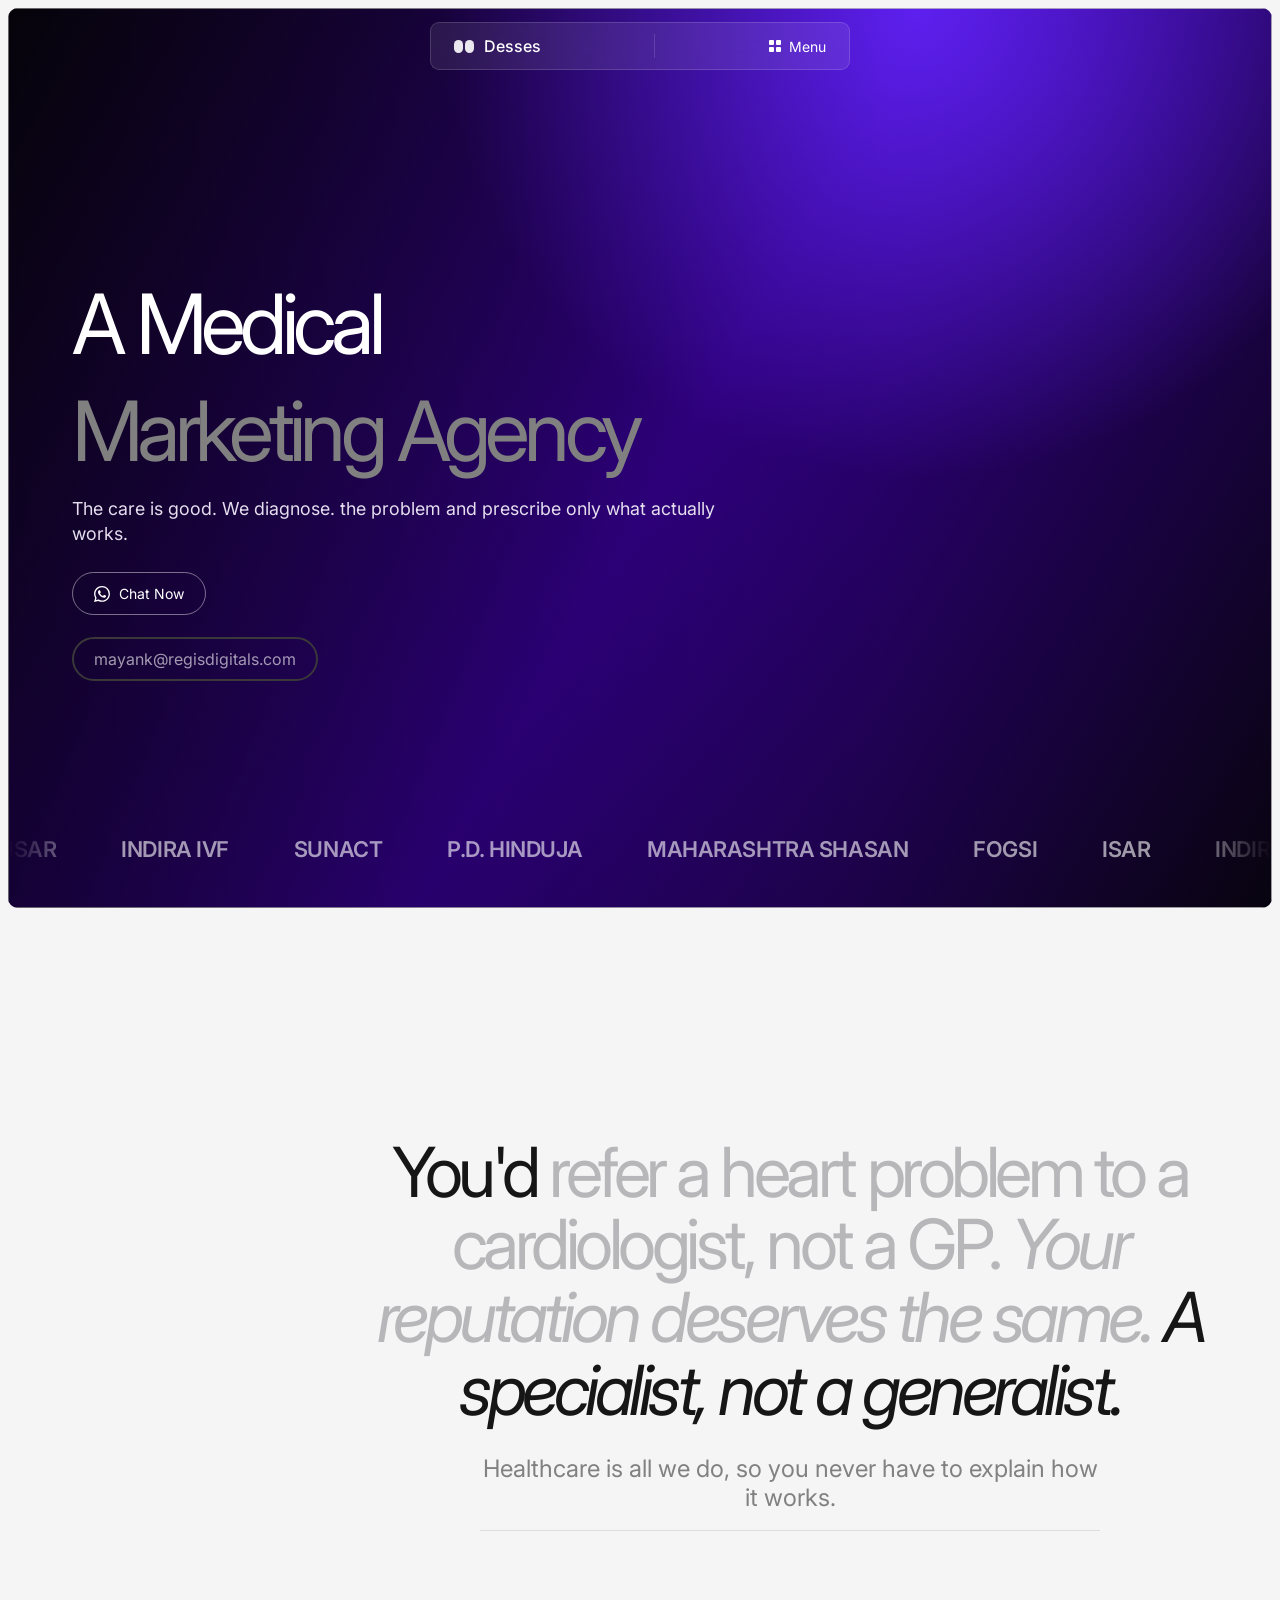
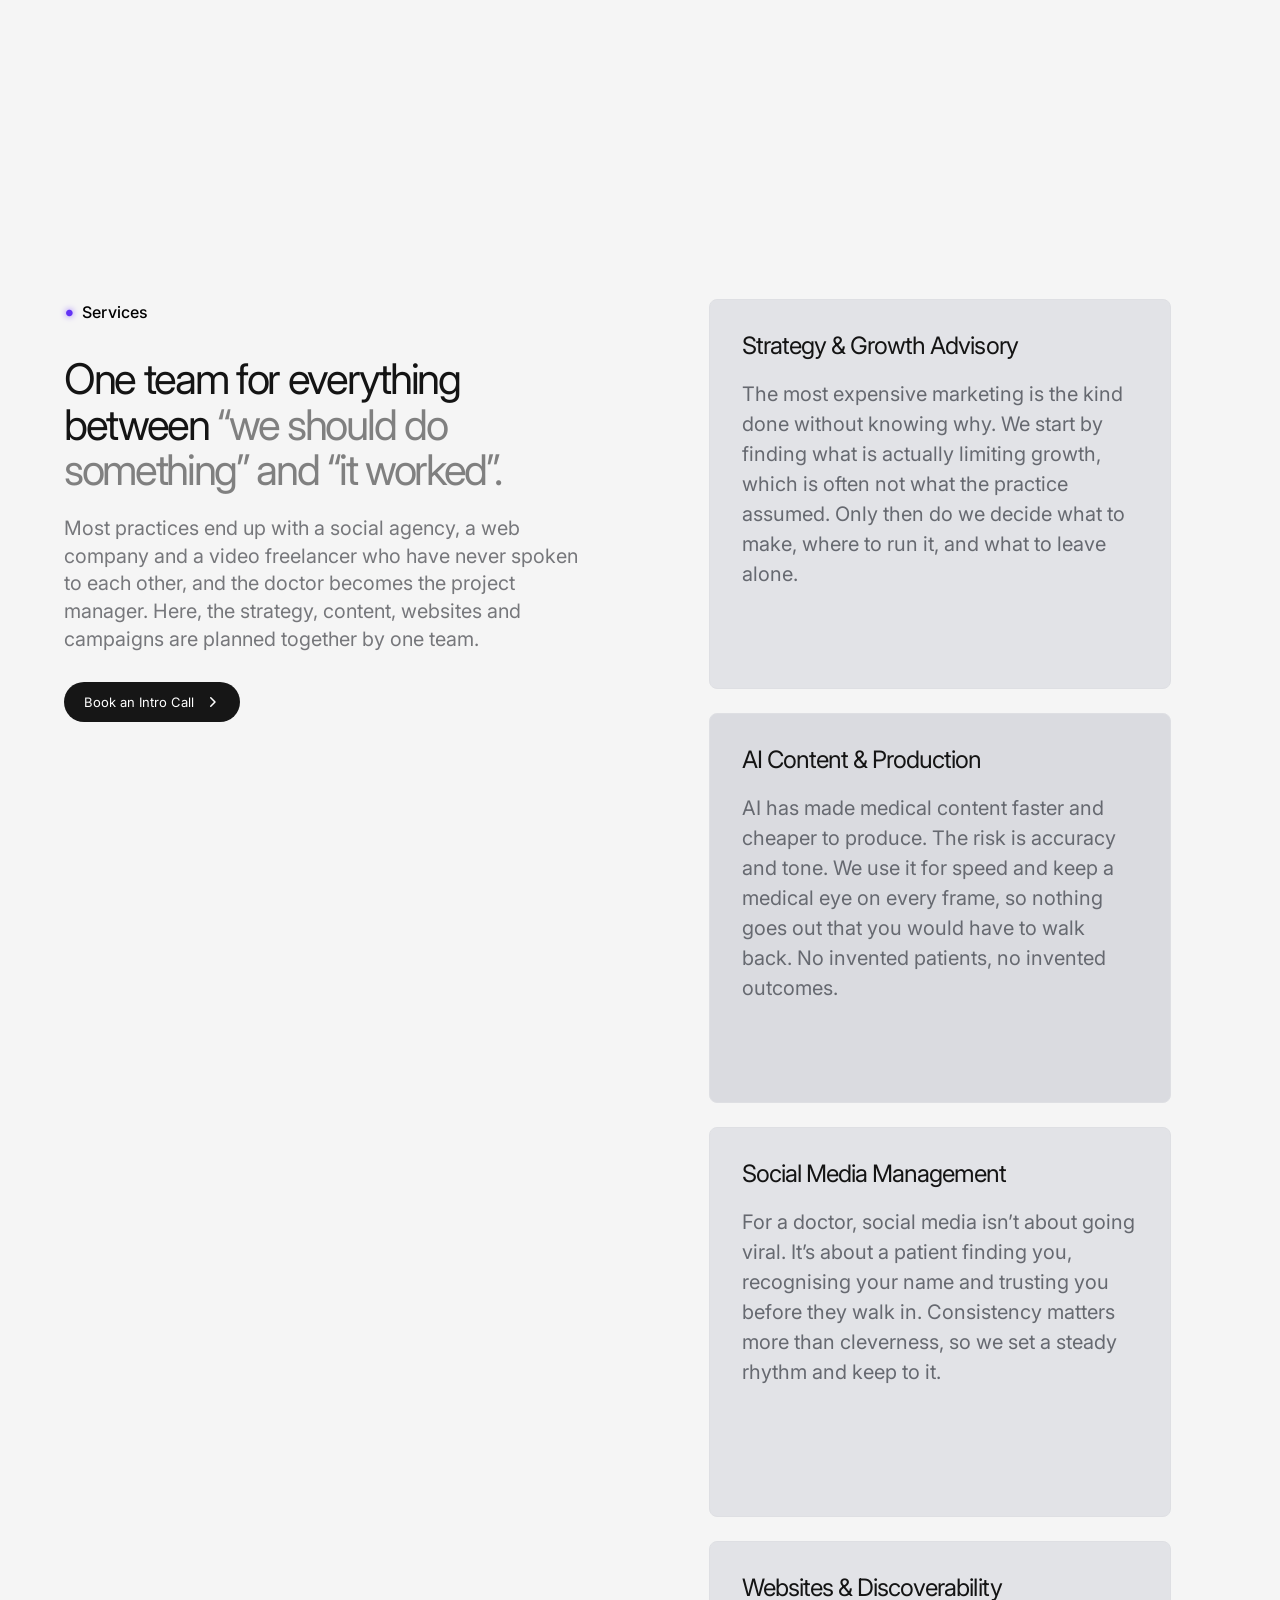
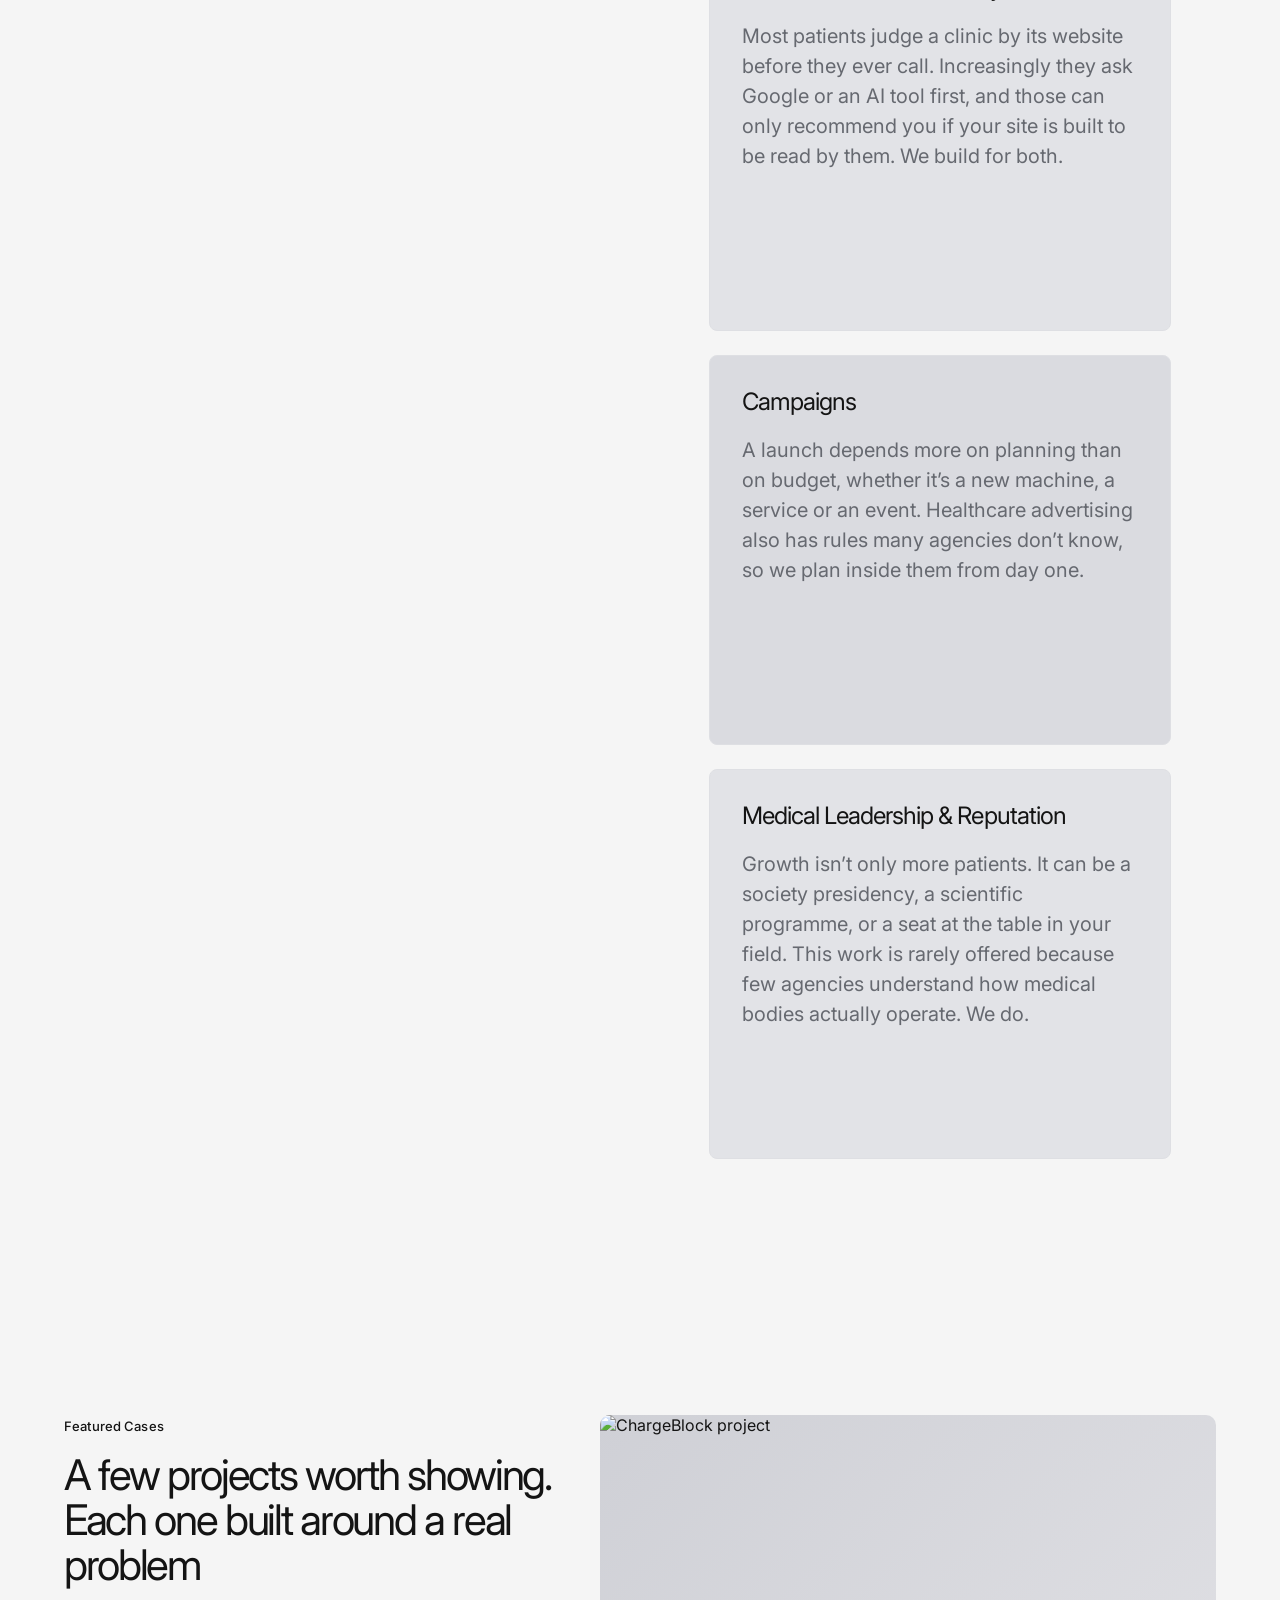
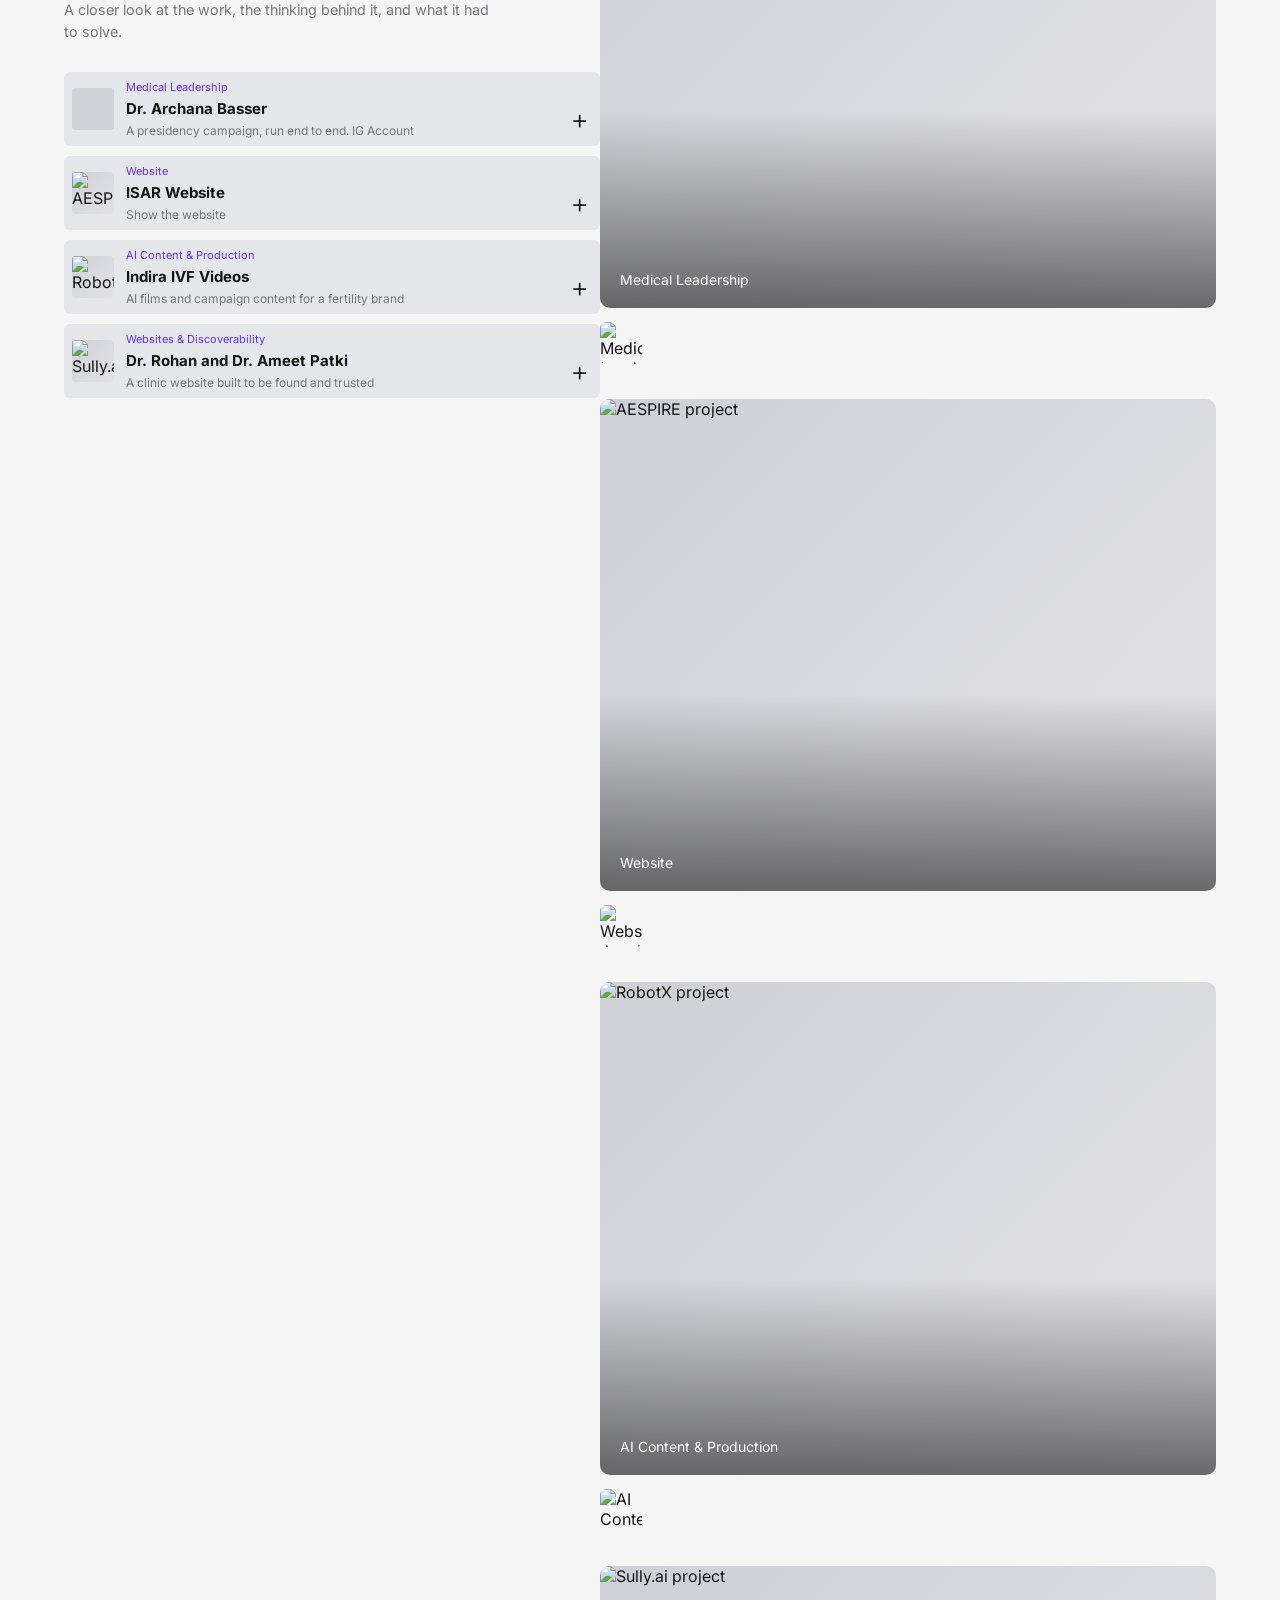
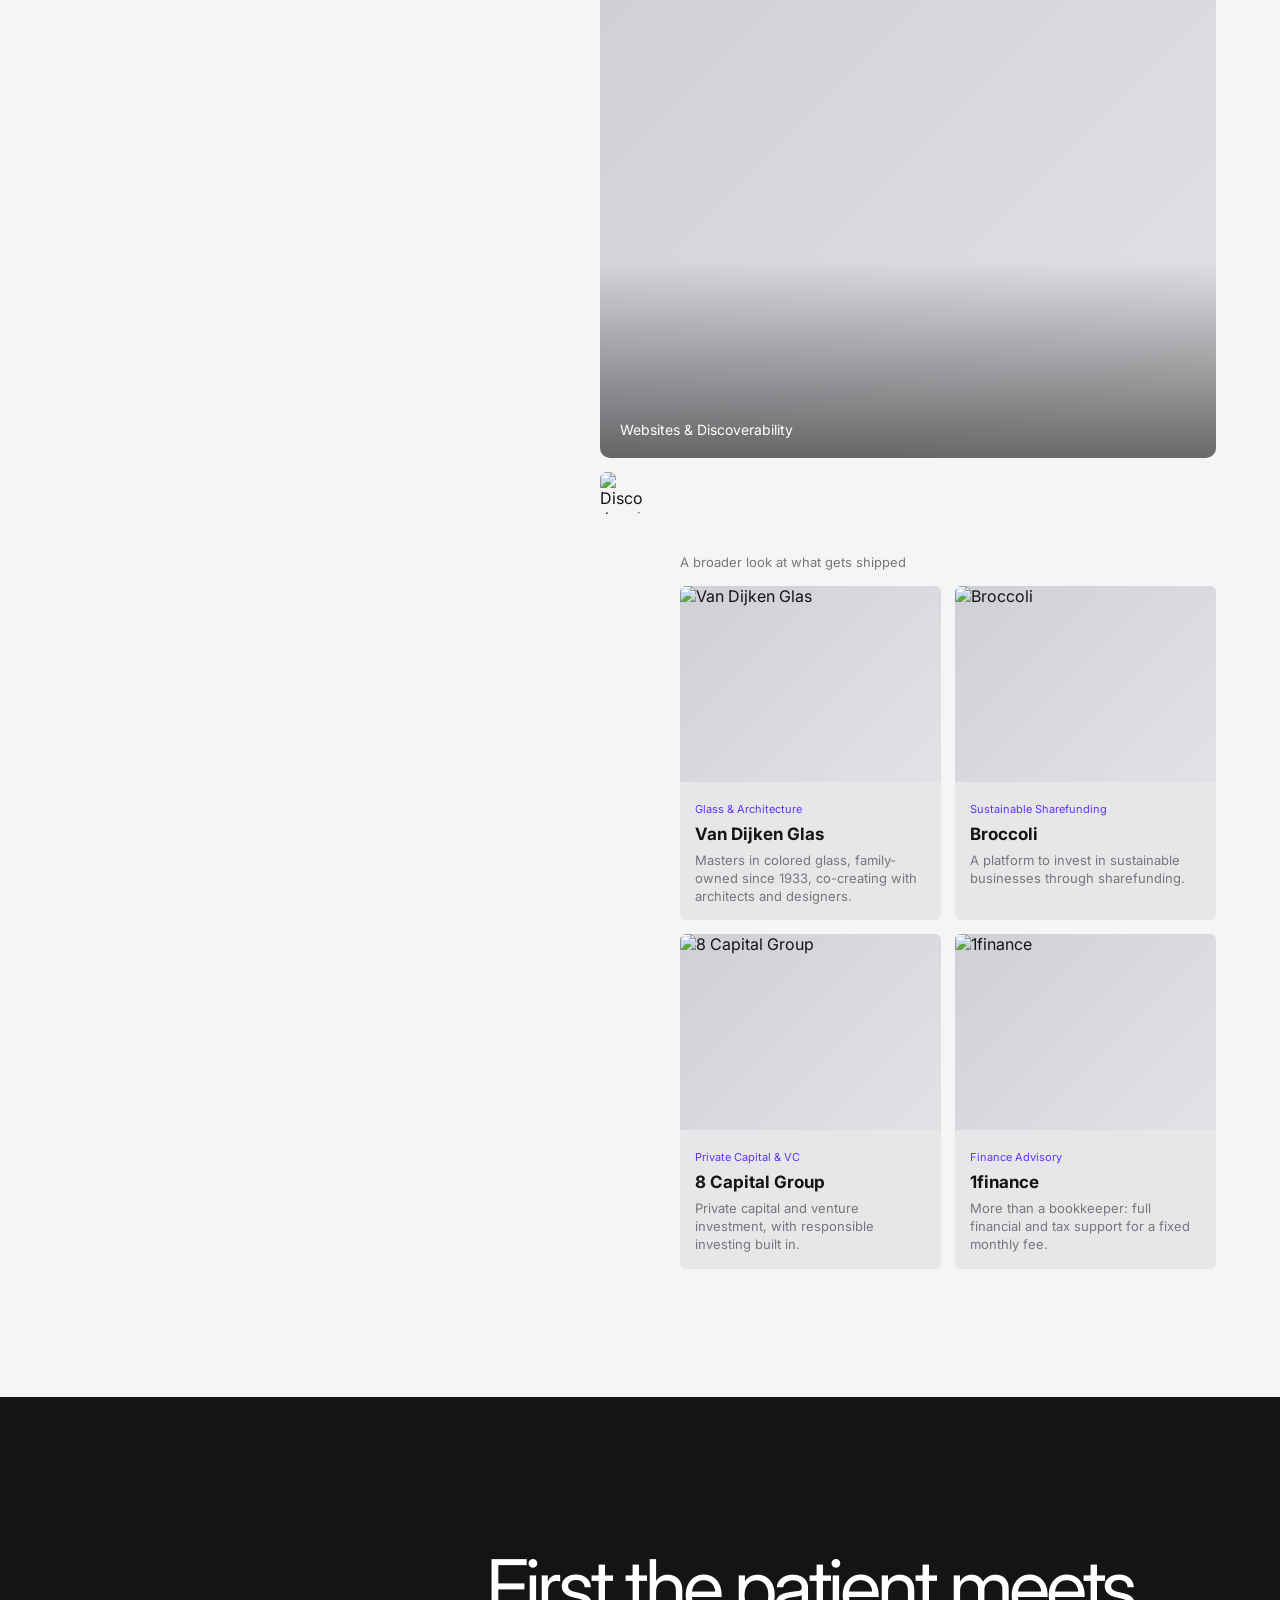
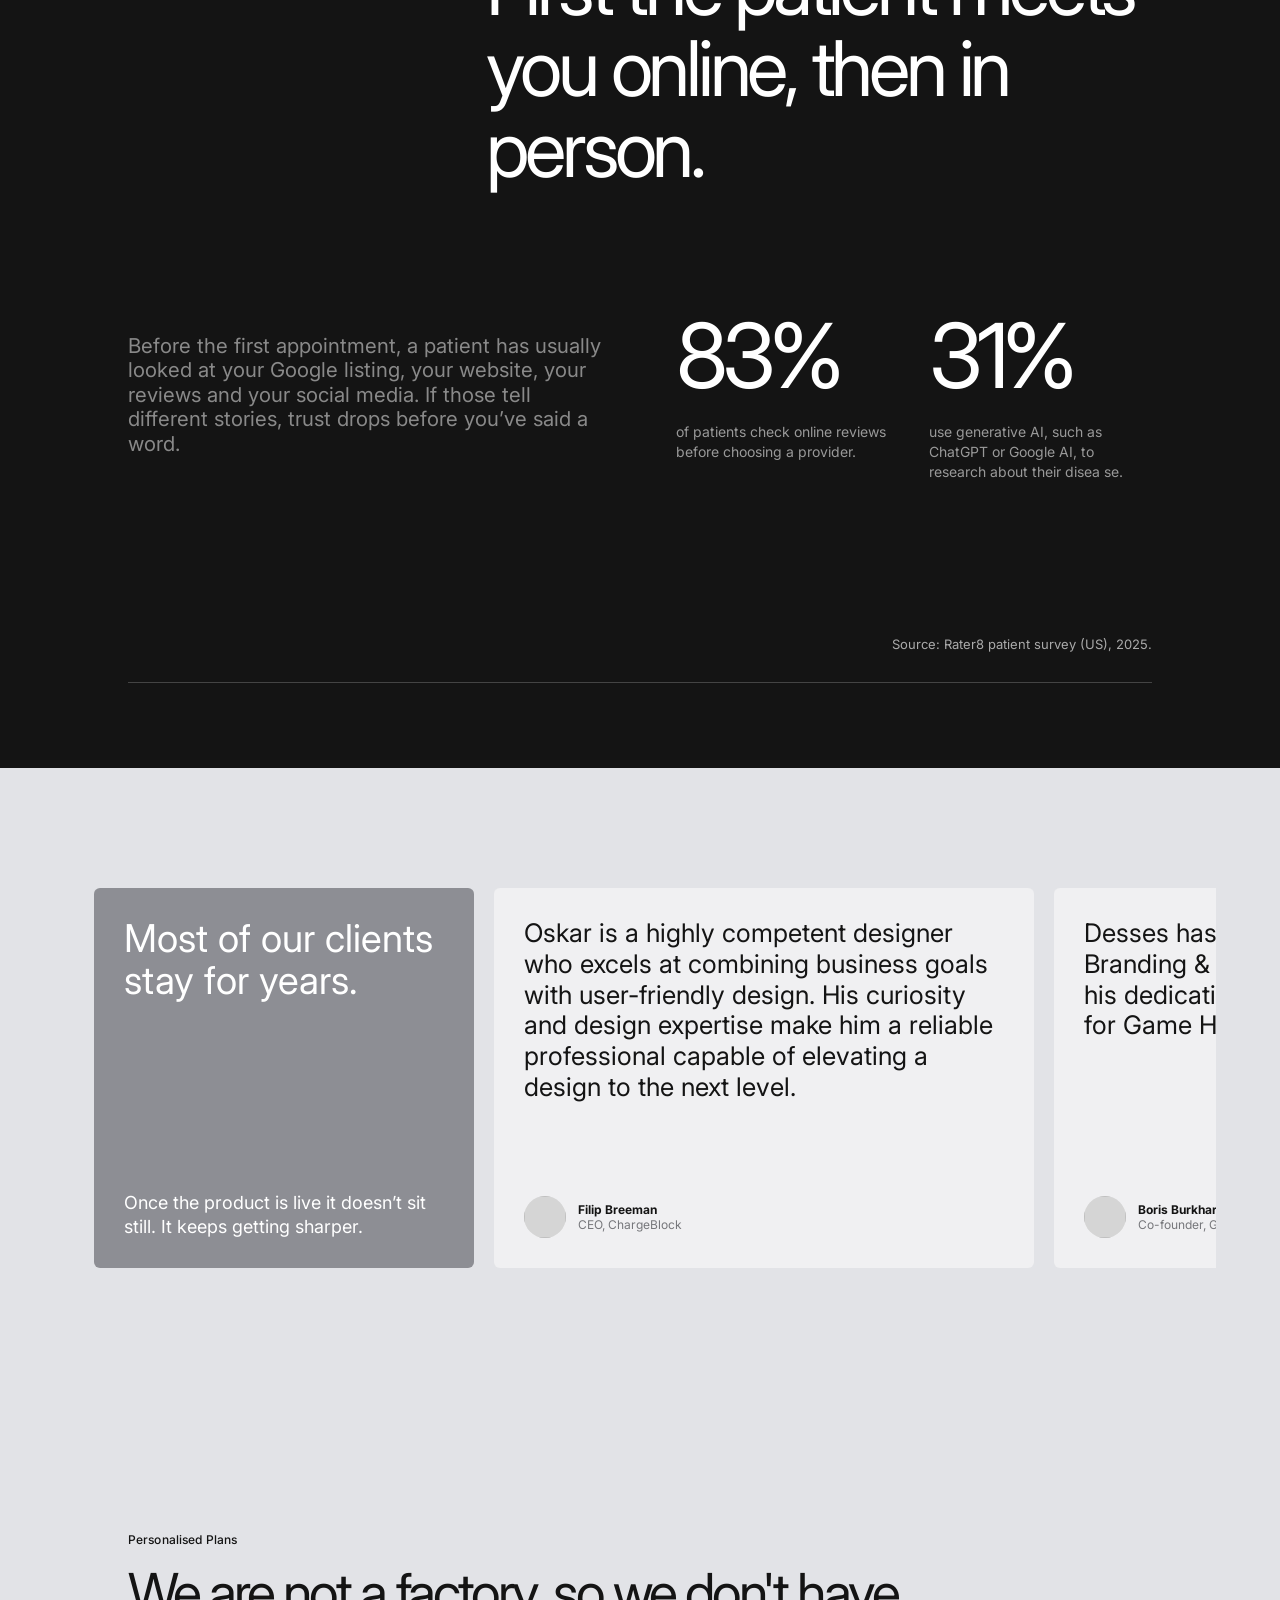
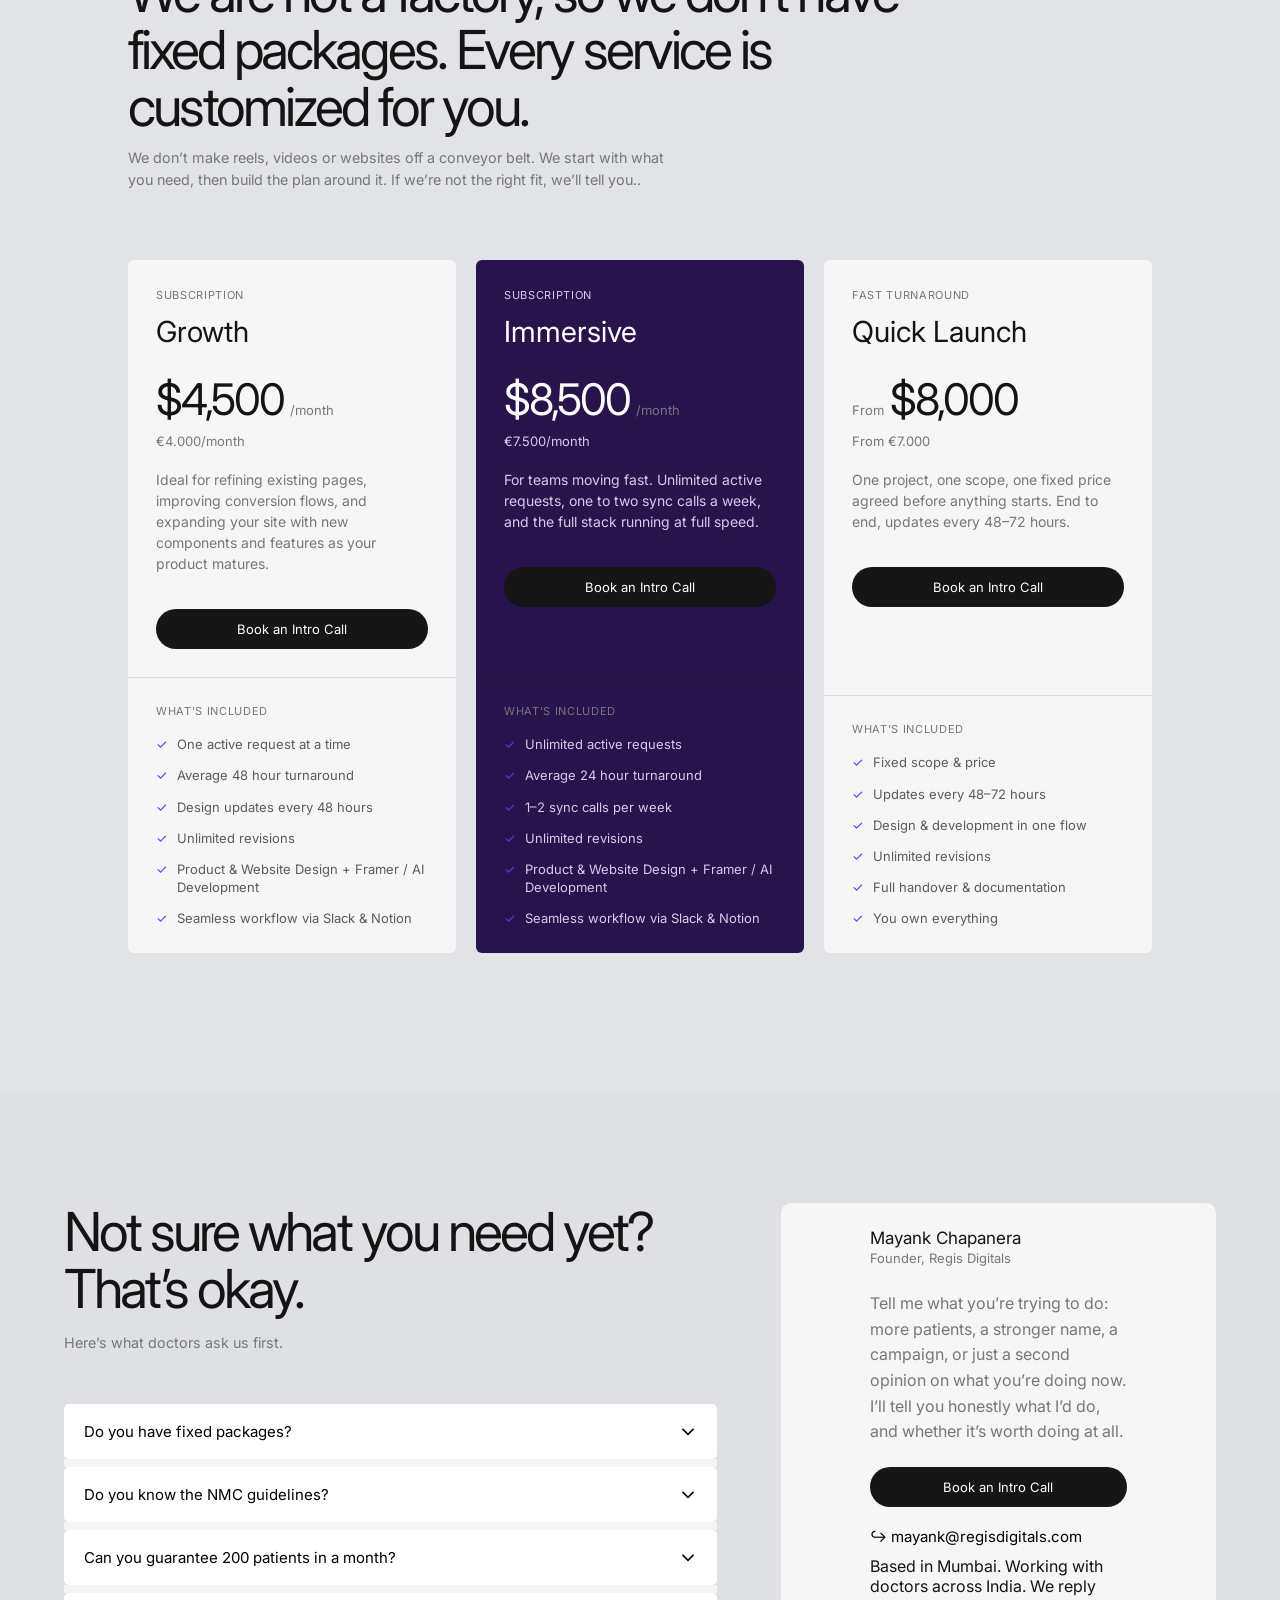
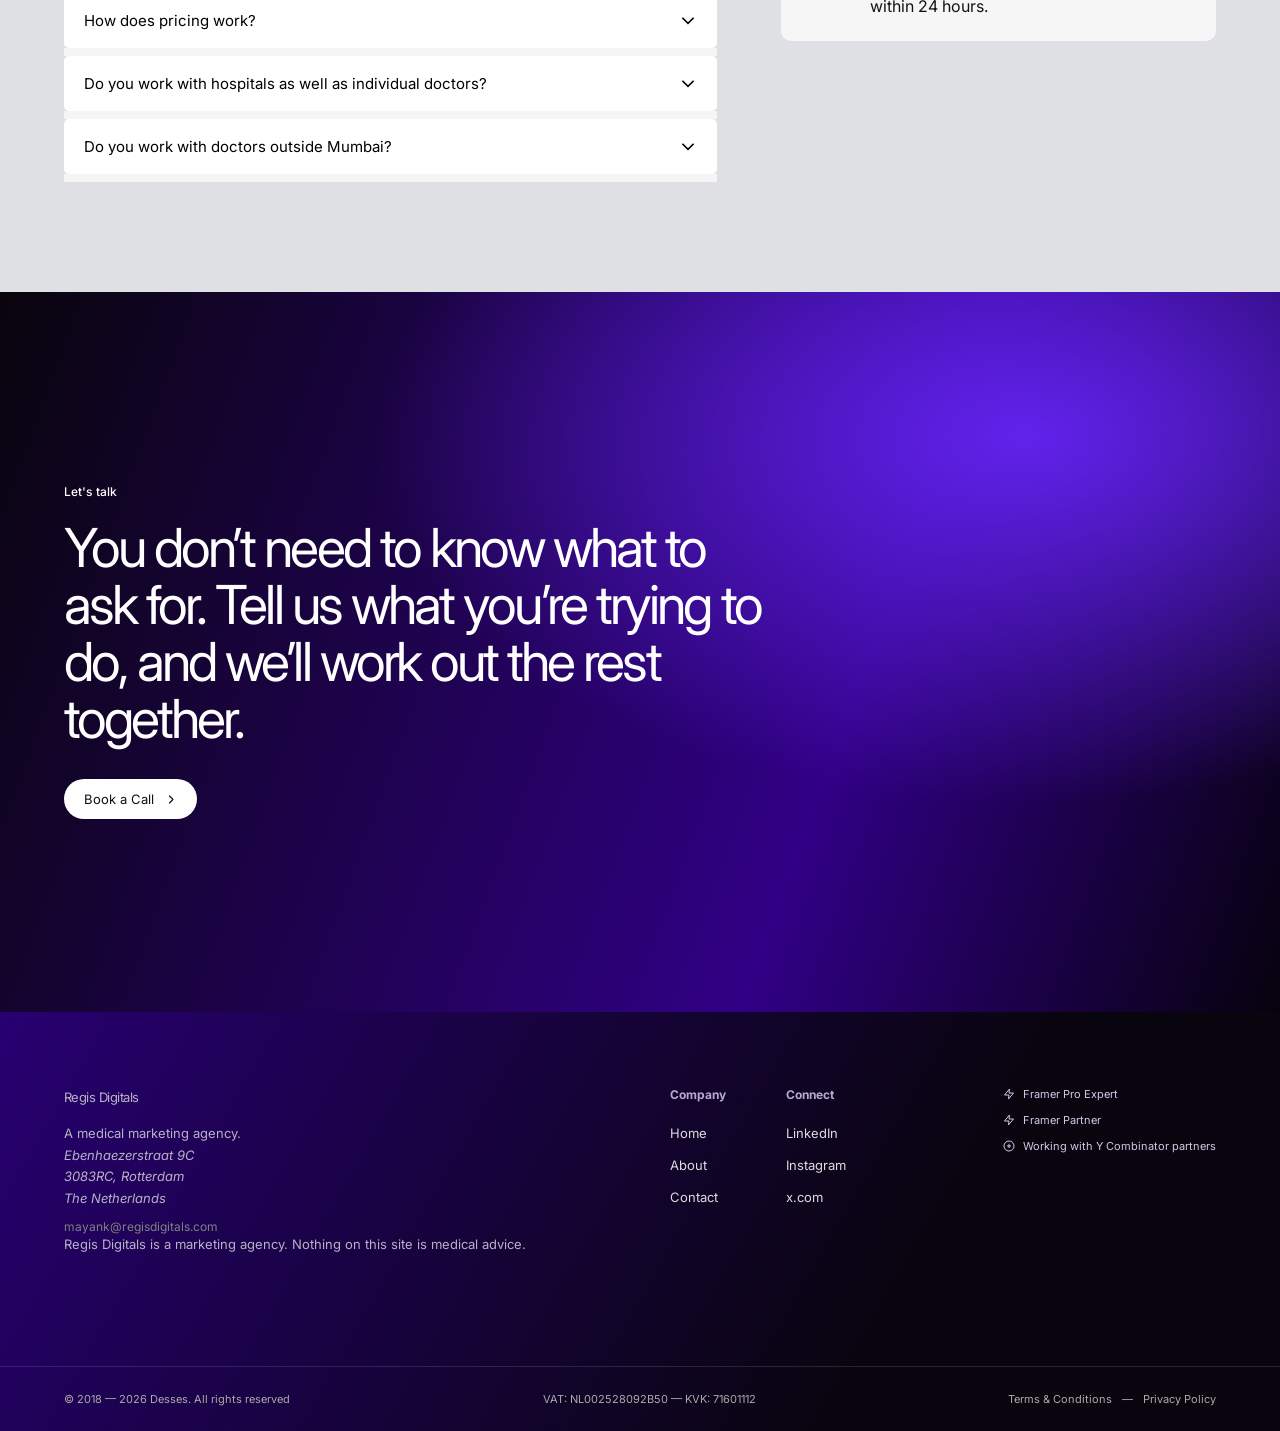
==== commit 432aacb9: "updated hero sections and service cases" ====
--- a/index.html
+++ b/index.html
@@ -1,548 +1,518 @@
 <!DOCTYPE html>
 <html lang="en">
 <head>
-  <meta charset="UTF-8" />
-  <meta name="viewport" content="width=device-width, initial-scale=1.0" />
-  <title>Desses — Product Design & AI + Framer Development</title>
-  <link rel="stylesheet" href="style.css" />
-  <link rel="preconnect" href="https://fonts.googleapis.com" />
-  <link rel="preconnect" href="https://fonts.gstatic.com" crossorigin />
-  <link href="https://fonts.googleapis.com/css2?family=Inter:opsz,wght@14..32,300;14..32,400;14..32,500;14..32,600&display=swap" rel="stylesheet" />
+<meta charset="utf-8"/>
+<meta content="width=device-width, initial-scale=1.0" name="viewport"/>
+<title>Desses — Product Design &amp; AI + Framer Development</title>
+<link href="style.css" rel="stylesheet"/>
+<link href="https://fonts.googleapis.com" rel="preconnect"/>
+<link crossorigin="" href="https://fonts.gstatic.com" rel="preconnect"/>
+<link href="https://fonts.googleapis.com/css2?family=Inter:opsz,wght@14..32,300;14..32,400;14..32,500;14..32,600&amp;display=swap" rel="stylesheet"/>
 </head>
 <body>
+<!-- Page loader -->
+<div class="page-loader" id="pageLoader">
+<div class="loader-logo">Desses</div>
+<div class="loader-bar"><div class="loader-fill"></div></div>
+</div>
+<!-- ===================================================
+       HERO
+       =================================================== -->
+<section class="hero" id="hero">
+<!-- bg image + dark overlay -->
+<div class="hero-bg">
+<img alt="" aria-hidden="true" loading="eager"/>
+<div class="hero-bg-overlay"></div>
+</div>
+<!-- compact centered pill nav -->
+<header class="nav-header" id="navHeader">
+<nav class="nav-inner">
+<div class="nav-pill">
+<a class="nav-logo" href="#">
+<svg fill="none" height="13" viewbox="0 0 20 13" width="20">
+<rect fill="white" height="13" opacity="0.9" rx="4.5" width="9" x="0" y="0"></rect>
+<rect fill="white" height="13" opacity="0.9" rx="4.5" width="9" x="11" y="0"></rect>
+</svg>
+            Desses
+          </a>
+<div class="nav-pill-divider"></div>
+<button aria-expanded="false" aria-label="Menu" class="nav-menu-btn" id="hamburger">
+<svg class="nav-menu-grid" fill="currentColor" height="12" viewbox="0 0 12 12" width="12">
+<rect height="5" rx="1" width="5" x="0" y="0"></rect>
+<rect height="5" rx="1" width="5" x="7" y="0"></rect>
+<rect height="5" rx="1" width="5" x="0" y="7"></rect>
+<rect height="5" rx="1" width="5" x="7" y="7"></rect>
+</svg>
+<span class="nav-menu-label">Menu</span>
+</button>
+</div>
+</nav>
+<!-- fullscreen overlay -->
+<div class="nav-overlay" id="mobileNav">
+<div class="nav-overlay-inner">
+<p class="nav-overlay-title">Menu</p>
+<ul class="nav-overlay-links">
+<li><a class="nav-link-active" href="#hero">Home</a></li>
+<li><a href="about.html">About</a></li>
+<li><a class="" href="#">Work Page</a></li>
+<li><a href="services.html">Services</a></li>
+<li><a href="#contact">Contact</a></li>
+</ul>
+<div class="nav-overlay-footer">
+<div class="nav-overlay-col">
+<p class="nav-overlay-col-label">Social media</p>
+<a href="https://www.linkedin.com/in/desses" target="_blank">LinkedIn</a>
+<a href="https://x.com/oskarmieta" target="_blank">x.com</a>
+</div>
+<div class="nav-overlay-col">
+<p class="nav-overlay-col-label">Contact</p>
+<a href="https://desses.co/contact" target="_blank">Book an intro call</a>
+<a href="mailto:contact@desses.co">contact@desses.co</a>
+</div>
+</div>
+</div>
+</div>
+</header>
+<!-- hero text content -->
+<div class="hero-body">
+<h1 class="hero-title reveal-hero">A Medical 
+        <h1 class="hero-title reveal-hero" style="color: grey;">Marketing Agency</h1></h1>
+<p class="hero-description reveal-hero-delay">The care is good. We diagnose. the problem and prescribe only what actually works.</p>
+<div class="hero-actions reveal-hero-delay2">
+<a class="btn-chat-now magnetic" href="#">
+<svg fill="currentColor" height="16" viewbox="0 0 24 24" width="16"><path d="M17.472 14.382c-.297-.149-1.758-.867-2.03-.967-.273-.099-.471-.148-.67.15-.197.297-.767.966-.94 1.164-.173.199-.347.223-.644.075-.297-.15-1.255-.463-2.39-1.475-.883-.788-1.48-1.761-1.653-2.059-.173-.297-.018-.458.13-.606.134-.133.298-.347.446-.52.149-.174.198-.298.298-.497.099-.198.05-.371-.025-.52-.075-.149-.669-1.612-.916-2.207-.242-.579-.487-.5-.669-.51a12.8 12.8 0 00-.57-.01c-.198 0-.52.074-.792.372-.272.297-1.04 1.016-1.04 2.479 0 1.462 1.065 2.875 1.213 3.074.149.198 2.096 3.2 5.077 4.487.709.306 1.262.489 1.694.625.712.227 1.36.195 1.871.118.571-.085 1.758-.719 2.006-1.413.248-.694.248-1.289.173-1.413-.074-.124-.272-.198-.57-.347m-5.421 7.403h-.004a9.87 9.87 0 01-5.031-1.378l-.361-.214-3.741.982.998-3.648-.235-.374a9.86 9.86 0 01-1.51-5.26c.001-5.45 4.436-9.884 9.888-9.884 2.64 0 5.122 1.03 6.988 2.898a9.825 9.825 0 012.893 6.994c-.003 5.45-4.437 9.884-9.885 9.884m8.413-18.297A11.815 11.815 0 0012.05 0C5.495 0 .16 5.335.157 11.892c0 2.096.547 4.142 1.588 5.945L.057 24l6.305-1.654a11.882 11.882 0 005.683 1.448h.005c6.554 0 11.89-5.335 11.893-11.893a11.821 11.821 0 00-3.48-8.413z"></path></svg>
+          Chat Now
+        </a>
+</div>
+<a class="hero-email reveal-hero-delay3" href="mailto:mayank@regisdigitals.com" style="border: 2px solid rgb(58, 56, 56);width: fit-content;padding: 10px 20px;font-size: 16px;border-radius: 25px"> mayank@regisdigitals.com</a>
+</div>
+<!-- CLIENT LOGO MARQUEE -->
+<section class="logos-section reveal-hero-delay3">
+<div class="logos-track-wrap" style="padding-bottom: 20px;">
+<div class="logos-inner" id="logoMarquee">
+<div class="logo-item logo-text">ISAR</div>
+<div class="logo-item logo-text">Indira IVF</div>
+<div class="logo-item logo-text">SunAct</div>
+<div class="logo-item logo-text">P.D. Hinduja</div>
+<div class="logo-item logo-text">Maharashtra Shasan</div>
+<div class="logo-item logo-text">FOGSI</div>
+<!-- duplicate for seamless loop -->
+<div class="logo-item logo-text">ISAR</div>
+<div class="logo-item logo-text">Indira IVF</div>
+<div class="logo-item logo-text">SunAct</div>
+<div class="logo-item logo-text">P.D. Hinduja</div>
+<div class="logo-item logo-text">Maharashtra Shasan</div>
+<div class="logo-item logo-text">FOGSI</div>
+</div>
+</div>
+</section>
+</section><!-- /hero -->
+<main>
+<!-- ===== ABOUT ===== -->
+<section class="about-section container" data-reveal="">
+<div class="about-grid" style="margin-left: 300px;">
+<div>
+<p id="readingText" style="text-align: center;"></p>
+<p class="about-specialist-sub" style="margin-bottom: 20px;font-size: 24px;">Healthcare is all we do, so you never have to explain how it works.</p>
+</div>
+</div>
+</section>
+<!-- ===== SERVICES ===== -->
+<section class="services-section container" data-reveal="">
+<div class="services-layout">
+<!-- LEFT: heading + description -->
+<div class="services-left"><div class="about-right-col">
+<span class="pill-label" style="font-size: 16px;color: black;"><span class="blue-bullet">• </span>Services</span>
+</div>
+<h1>One team for everything between <span style="color: gray;font-size:20px;">“we should do something” and “it worked”.</span></h1>
+<p class="body-muted">Most practices end up with a social agency, a web company and a video freelancer who have never spoken to each other, and the doctor becomes the project manager. Here, the strategy, content, websites and campaigns are planned together by one team.</p>
+<a class="svc-cta-btn magnetic" href="https://desses.co/contact" style="margin-top:28px;" target="_blank">
+            Book an Intro Call
+            <span class="svc-cta-arrow">
+<svg fill="currentColor" height="16" viewbox="0 0 16 16" width="16"><path d="M6.22 3.22a.75.75 0 011.06 0l4.25 4.25a.75.75 0 010 1.06l-4.25 4.25a.75.75 0 01-1.06-1.06L9.94 8 6.22 4.28a.75.75 0 010-1.06z" fill-rule="evenodd"></path></svg>
+</span>
+</a>
+</div>
+<!-- RIGHT: cards in vertical column -->
+<div class="services-grid" style="width: 500px;height: 400px;display: flex;flex-direction: column;justify-content: space-between;margin-left: -40px;">
+<div class="svc-card" data-stagger="">
+<div class="svc-head"><h3 class="svc-title">Strategy &amp; Growth Advisory</h3><span class="svc-arrow">↗</span></div>
+<p class="svc-body">The most expensive marketing is the kind done without knowing why. We start by finding what is actually limiting growth, which is often not what the practice assumed. Only then do we decide what to make, where to run it, and what to leave alone.
+<ul class="svc-tags"><li>Growth Diagnosis</li><li>Marketing roadmap</li><li>Positioning</li><li>Budget planning</li><li>Monthly advisory</li></ul>
+</p></div>
+<div class="svc-card" data-stagger="">
+<div class="svc-head"><h3 class="svc-title">AI Content &amp; Production</h3><span class="svc-arrow">↗</span></div>
+<p class="svc-body">AI has made medical content faster and cheaper to produce. The risk is accuracy and tone. We use it for speed and keep a medical eye on every frame, so nothing goes out that you would have to walk back. No invented patients, no invented outcomes.</p>
+<ul class="svc-tags"><li>AI video &amp; films</li><li>Short-form reels</li><li>Patient-education content</li><li>Copywriting</li><li>Design</li></ul>
+</div>
+<div class="svc-card" data-stagger="">
+<div class="svc-head"><h3 class="svc-title">Social Media Management</h3><span class="svc-arrow">↗</span></div>
+<p class="svc-body">For a doctor, social media isn’t about going viral. It’s about a patient finding you, recognising your name and trusting you before they walk in. Consistency matters more than cleverness, so we set a steady rhythm and keep to it.</p>
+<ul class="svc-tags"><li>Instagram</li><li>YouTube</li><li>LinkedIn</li><li>Content calendars</li><li>Community &amp; reporting</li></ul>
+</div>
+<div class="svc-card" data-stagger="">
+<div class="svc-head"><h3 class="svc-title">Websites &amp; Discoverability</h3><span class="svc-arrow">↗</span></div>
+<p class="svc-body">Most patients judge a clinic by its website before they ever call. Increasingly they ask Google or an AI tool first, and those can only recommend you if your site is built to be read by them. We build for both.</p>
+<ul class="svc-tags" style="font-size: 20px;"><li>Website design &amp; build</li><li>SEO</li><li>Google Business Profile</li><li>AI-search readiness</li></ul>
+</div>
+<div class="svc-card" data-stagger="">
+<div class="svc-head"><h3 class="svc-title">Campaigns</h3><span class="svc-arrow">↗</span></div>
+<p class="svc-body">A launch depends more on planning than on budget, whether it’s a new machine, a service or an event. Healthcare advertising also has rules many agencies don’t know, so we plan inside them from day one.</p>
+<ul class="svc-tags" style="font-size: 20px;"><li>Service &amp; machine launches</li><li>Performance marketing</li><li>Event &amp; awareness campaigns</li></ul>
+</div>
+<div class="svc-card" data-stagger="">
+<div class="svc-head"><h3 class="svc-title">Medical Leadership &amp; Reputation</h3><span class="svc-arrow">↗</span></div>
+<p class="svc-body">Growth isn’t only more patients. It can be a society presidency, a scientific programme, or a seat at the table in your field. This work is rarely offered because few agencies understand how medical bodies actually operate. We do.</p>
+<ul class="svc-tags" style="font-size: 20px;"><li>Society &amp; presidency campaigns</li><li>Scientific programme planning</li><li>KOL collaborations</li><li>Awards &amp; recognition</li></ul>
+</div>
+</div>
+</div>
+</section>
+<!-- ===== FEATURED CASES ===== -->
+<section class="cases-section container" data-reveal="">
+<div class="cases-featured-layout">
+<div class="cases-featured-left">
+<div class="cases-header-top">
+<span class="pill-label" style="font-size:13px;">Featured Cases</span>
+<h2 class="h2 reveal-text">A few projects worth showing. Each one built around a real problem</h2>
+<p class="body-muted" style="margin-top:12px;">A closer look at the work, the thinking behind it, and what it had to solve.</p>
+</div>
+<div class="cases-grid-2col">
+<a class="case-card-v2" href="https://desses.co/cases/chargeblock" target="_blank">
+<div class="case-v2-img image-placeholder">
+<!-- <img src="images/chargeblock.png" alt="ChargeBlock" /> -->
+<!-- <div class="case-overlay-tag">Energy Sector</div> -->
+</div>
+<div class="case-v2-info">
+<span class="case-v2-name">Medical Leadership</span>
+<h2>Dr. Archana Basser</h2>
+<p>A presidency campaign, run end to end. IG Account</p>
+<span class="case-v2-arrow">↗</span>
+</div>
+</a>
+<a class="case-card-v2" href="https://aespire.eu/" target="_blank">
+<div class="case-v2-img image-placeholder">
+<img alt="AESPIRE" data-original-src="images/aespire.png" loading="lazy"/>
+<div class="case-overlay-tag">Sharefunding Real Estate</div>
+</div>
+<div class="case-v2-info">
+<span class="case-v2-name">Website</span>
+<h2>ISAR Website</h2>
+<p>Show the website</p>
+<span class="case-v2-arrow">↗</span>
+</div>
+</a>
+<a class="case-card-v2" href="https://desses.co/cases/robotx" target="_blank">
+<div class="case-v2-img image-placeholder">
+<img alt="RobotX" data-original-src="images/robotx.png" loading="lazy"/>
+<div class="case-overlay-tag">AI Powered Audit</div>
+</div>
+<div class="case-v2-info">
+<span class="case-v2-name">AI Content &amp; Production</span>
+<h2>Indira IVF Videos</h2>
+<p>AI films and campaign content for a fertility brand</p>
+<span class="case-v2-arrow">↗</span>
+</div>
+</a>
+<a class="case-card-v2" href="https://desses.co/cases/sully.ai" target="_blank">
+<div class="case-v2-img image-placeholder">
+<img alt="Sully.ai" data-original-src="images/sully.png" loading="lazy"/>
+<div class="case-overlay-tag">AI Healthcare</div>
+</div>
+<div class="case-v2-info">
+<span class="case-v2-name">Websites &amp; Discoverability</span>
+<h2>Dr. Rohan and Dr. Ameet Patki</h2>
+<p>A clinic website built to be found and trusted</p>
+<span class="case-v2-arrow">↗</span>
+</div>
+</a>
+</div>
+</div>
+<div class="cases-featured-right">
+<div class="cases-photo-grid">
 
-  <!-- Page loader -->
-  <div class="page-loader" id="pageLoader">
-    <div class="loader-logo">Desses</div>
-    <div class="loader-bar"><div class="loader-fill"></div></div>
+  <!-- Card 1 -->
+  <div class="case-photo-item">
+    <a aria-label="ChargeBlock photo" class="case-photo-card image-placeholder" href="index.html">
+      <img alt="ChargeBlock project" data-original-src="images/chargeblock.png" loading="lazy"/>
+      <span>Medical Leadership</span>
+    </a>
+    <div class="case-thumbnails">
+      <img alt="Medical Leadership thumbnail" data-original-src="images/chargeblock.png" loading="lazy"/>
+    </div>
   </div>
 
-  <!-- ===================================================
-       HERO
-       =================================================== -->
-  <section class="hero" id="hero">
+  <!-- Card 2 -->
+  <div class="case-photo-item">
+    <a aria-label="AESPIRE photo" class="case-photo-card image-placeholder" href="index.html">
+      <img alt="AESPIRE project" data-original-src="images/aespire.png" loading="lazy"/>
+      <span>Website</span>
+    </a>
+    <div class="case-thumbnails">
+      <img alt="Website thumbnail" data-original-src="images/aespire.png" loading="lazy"/>
+    </div>
+  </div>
 
-    <!-- bg image + dark overlay -->
-    <div class="hero-bg">
-      <img src="images/hero.png" alt="" aria-hidden="true" />
-      <div class="hero-bg-overlay"></div>
+  <!-- Card 3 -->
+  <div class="case-photo-item">
+    <a aria-label="RobotX photo" class="case-photo-card image-placeholder" href="index.html">
+      <img alt="RobotX project" data-original-src="images/robotx.png" loading="lazy"/>
+      <span>AI Content &amp; Production</span>
+    </a>
+    <div class="case-thumbnails">
+      <img alt="AI Content thumbnail" data-original-src="images/robotx.png" loading="lazy"/>
     </div>
+  </div>
 
-    <!-- compact centered pill nav -->
-    <header class="nav-header" id="navHeader" style="margin-top: 40px;">
-      <nav class="nav-inner">
-        <div class="nav-pill">
-          <a href="#" class="nav-logo">
-            <svg width="20" height="13" viewBox="0 0 20 13" fill="none">
-              <rect x="0" y="0" width="9" height="13" rx="4.5" fill="white" opacity="0.9"/>
-              <rect x="11" y="0" width="9" height="13" rx="4.5" fill="white" opacity="0.9"/>
-            </svg>
-            Desses
-          </a>
-          <div class="nav-pill-divider"></div>
-          <button class="nav-menu-btn" id="hamburger" aria-label="Menu" aria-expanded="false">
-            <svg class="nav-menu-grid" width="12" height="12" viewBox="0 0 12 12" fill="currentColor">
-              <rect x="0" y="0" width="5" height="5" rx="1"/>
-              <rect x="7" y="0" width="5" height="5" rx="1"/>
-              <rect x="0" y="7" width="5" height="5" rx="1"/>
-              <rect x="7" y="7" width="5" height="5" rx="1"/>
-            </svg>
-            <span class="nav-menu-label">Menu</span>
-          </button>
-        </div>
-      </nav>
+  <!-- Card 4 -->
+  <div class="case-photo-item">
+    <a aria-label="Sully.ai photo" class="case-photo-card image-placeholder" href="index.html">
+      <img alt="Sully.ai project" data-original-src="images/sully.png" loading="lazy"/>
+      <span>Websites &amp; Discoverability</span>
+    </a>
+    <div class="case-thumbnails">
+      <img alt="Discoverability thumbnail" data-original-src="images/sully.png" loading="lazy"/>
+    </div>
+  </div>
 
-      <!-- fullscreen overlay -->
-      <div class="nav-overlay" id="mobileNav">
-        <div class="nav-overlay-inner">
-          <p class="nav-overlay-title">Menu</p>
-          <ul class="nav-overlay-links">
-            <li><a href="#">Home</a></li>
-            <li><a href="about.html">About</a></li>
-            <li><a href="#" class="nav-link-active">Cases</a></li>
-            <li><a href="#">Services</a></li>
-            <li><a href="#">Insights</a></li>
-            <li><a href="#contact">Contact</a></li>
-          </ul>
-          <div class="nav-overlay-footer">
-            <div class="nav-overlay-col">
-              <p class="nav-overlay-col-label">Social media</p>
-              <a href="https://www.linkedin.com/in/desses" target="_blank">LinkedIn</a>
-              <a href="https://x.com/oskarmieta" target="_blank">x.com</a>
-            </div>
-            <div class="nav-overlay-col">
-              <p class="nav-overlay-col-label">Contact</p>
-              <a href="https://desses.co/contact" target="_blank">Book an intro call</a>
-              <a href="mailto:contact@desses.co">contact@desses.co</a>
-            </div>
-          </div>
-        </div>
-      </div>
-    </header>
+</div>
+<div class="broader-cases">
+<p class="broader-label">A broader look at what gets shipped</p>
+<div class="broader-grid">
+<a class="broad-card" data-stagger="" href="https://vandijkenglas.nl/" target="_blank">
+<div class="broad-img image-placeholder"><img alt="Van Dijken Glas" data-original-src="images/glass.png" loading="lazy"/></div>
+<div class="broad-info"><span class="broad-cat">Glass &amp; Architecture</span><strong>Van Dijken Glas</strong><p>Masters in colored glass, family-owned since 1933, co-creating with architects and designers.</p></div>
+</a>
+<a class="broad-card" data-stagger="" href="https://broccoli.eu/" target="_blank">
+<div class="broad-img image-placeholder"><img alt="Broccoli" data-original-src="images/brocoli.png" loading="lazy"/></div>
+<div class="broad-info"><span class="broad-cat">Sustainable Sharefunding</span><strong>Broccoli</strong><p>A platform to invest in sustainable businesses through sharefunding.</p></div>
+</a>
+<a class="broad-card" data-stagger="" href="https://8capital.nl/" target="_blank">
+<div class="broad-img image-placeholder"><img alt="8 Capital Group" data-original-src="images/capital.png" loading="lazy"/></div>
+<div class="broad-info"><span class="broad-cat">Private Capital &amp; VC</span><strong>8 Capital Group</strong><p>Private capital and venture investment, with responsible investing built in.</p></div>
+</a>
+<a class="broad-card" data-stagger="" href="https://1finance.nl/" target="_blank">
+<div class="broad-img image-placeholder"><img alt="1finance" data-original-src="images/finance.png" loading="lazy"/></div>
+<div class="broad-info"><span class="broad-cat">Finance Advisory</span><strong>1finance</strong><p>More than a bookkeeper: full financial and tax support for a fixed monthly fee.</p></div>
+</a>
+</div>
+</div>
+</div>
+</div>
+</section>
+<!-- ===== STATS ===== -->
+<section class="stats-section" data-reveal="">
+<div class="container stats-inner">
+<h2 class="h2 reveal-text stats-heading">First the patient meets you online, then in person.</h2>
+<div class="stats-copy">
+<p class="body-muted" style="margin-top:18px">Before the first appointment, a patient has usually looked at your Google listing, your website, your reviews and your social media. If those tell different stories, trust drops before you’ve said a word.</p>
+</div>
+<div class="stats-numbers">
+<div class="stat" data-stagger="">
+<div class="stat-num count-up" data-suffix="%" data-target="84">0%</div>
+<p class="stat-desc">of patients check online reviews before choosing a provider.</p>
+</div>
+<div class="stat" data-stagger="">
+<div class="stat-num count-up" data-suffix="%" data-target="31">0%</div>
+<p class="stat-desc">use generative AI, such as ChatGPT or Google AI, to research about their disea se.</p>
+</div>
+</div>
+<div class="stats-award-footer">
+<div class="award-badge">Source: Rater8 patient survey (US), 2025.</div>
+</div>
+</div>
+</section>
+<!-- ===== TESTIMONIALS ===== -->
+<section class="testimonials" data-reveal="" id="testimonials">
+<div class="page-wrap testimonial-stage" style="padding-left: 30px;">
+<article class="testi-heading">
+<h2>Most of our clients stay for years.</h2>
+<p>Once the product is live it doesn’t sit still. It keeps getting sharper.</p>
+</article>
+<div aria-label="Client testimonials" class="review-window" tabindex="0">
+<div class="review-track">
+<article class="quote-card">
+<blockquote>Oskar is a highly competent designer who excels at combining business goals with user-friendly design. His curiosity and design expertise make him a reliable professional capable of elevating a design to the next level.</blockquote>
+<div class="quote-by"><img alt="" class="quote-avatar" data-original-src="images/filip.png" loading="lazy"/><div><strong>Filip Breeman</strong><small>CEO, ChargeBlock</small></div></div>
+</article>
+<article class="quote-card">
+<blockquote>Desses has helped us for years with Branding &amp; Online Marketing. Happy with his dedication and work he has delivered for Game Hero.</blockquote>
+<div class="quote-by"><img alt="" class="quote-avatar" data-original-src="images/boris.png" loading="lazy"/><div><strong>Boris Burkhardt</strong><small>Co-founder, Game Hero</small></div></div>
+</article>
+<article class="quote-card">
+<blockquote>A really great collaboration, grateful for all your hard work!</blockquote>
+<div class="quote-by"><img alt="" class="quote-avatar" data-original-src="images/wouter.png" loading="lazy"/><div><strong>Wouter Hagoort</strong><small>Founder, Broccoli B.V.</small></div></div>
+</article>
+</div>
+</div>
+</div>
+</section>
+<!-- ===== PRICING ===== -->
+<section class="pricing-section" data-reveal="">
+<div class="container">
+<span class="pill-label">Personalised Plans</span>
+<h2 class="h2 reveal-text" style="max-width:640px;margin-top:16px">We are not a factory, so we don't have fixed packages. Every service is customized for you.</h2>
+<p class="body-muted" style="margin-top:12px;max-width:560px">We don’t make reels, videos or websites off a conveyor belt. We start with what you need, then build the plan around it. If we’re not the right fit, we’ll tell you..</p>
+<div class="pricing-grid">
+<!-- Growth -->
+<div class="price-card" data-stagger="">
+<div class="price-top">
+<div class="price-type">Subscription</div>
+<h3 class="price-name">Growth</h3>
+<div class="price-amount-wrap"><span class="price-big">$4,500</span><span class="price-mo">/month</span></div>
+<div class="price-eur">€4.000/month</div>
+<p class="price-desc">Ideal for refining existing pages, improving conversion flows, and expanding your site with new components and features as your product matures.</p>
+<a class="btn-pill-dark magnetic" href="https://desses.co/contact" style="width:100%;justify-content:center" target="_blank">Book an Intro Call</a>
+</div>
+<div class="price-features">
+<p class="price-feat-label">What's included</p>
+<ul>
+<li><span class="check">✓</span>One active request at a time</li>
+<li><span class="check">✓</span>Average 48 hour turnaround</li>
+<li><span class="check">✓</span>Design updates every 48 hours</li>
+<li><span class="check">✓</span>Unlimited revisions</li>
+<li><span class="check">✓</span>Product &amp; Website Design + Framer / AI Development</li>
+<li><span class="check">✓</span>Seamless workflow via Slack &amp; Notion</li>
+</ul>
+</div>
+</div>
+<!-- Immersive -->
+<div class="price-card price-card--featured" data-stagger="">
+<div class="price-top">
+<div class="price-type">Subscription</div>
+<h3 class="price-name">Immersive</h3>
+<div class="price-amount-wrap"><span class="price-big">$8,500</span><span class="price-mo">/month</span></div>
+<div class="price-eur">€7.500/month</div>
+<p class="price-desc">For teams moving fast. Unlimited active requests, one to two sync calls a week, and the full stack running at full speed.</p>
+<a class="btn-pill-dark magnetic" href="https://desses.co/contact" style="width:100%;justify-content:center" target="_blank">Book an Intro Call</a>
+</div>
+<div class="price-features">
+<p class="price-feat-label">What's included</p>
+<ul>
+<li><span class="check">✓</span>Unlimited active requests</li>
+<li><span class="check">✓</span>Average 24 hour turnaround</li>
+<li><span class="check">✓</span>1–2 sync calls per week</li>
+<li><span class="check">✓</span>Unlimited revisions</li>
+<li><span class="check">✓</span>Product &amp; Website Design + Framer / AI Development</li>
+<li><span class="check">✓</span>Seamless workflow via Slack &amp; Notion</li>
+</ul>
+</div>
+</div>
+<!-- Quick Launch -->
+<div class="price-card" data-stagger="">
+<div class="price-top">
+<div class="price-type">Fast Turnaround</div>
+<h3 class="price-name">Quick Launch</h3>
+<div class="price-amount-wrap"><span class="price-from">From </span><span class="price-big">$8,000</span></div>
+<div class="price-eur">From €7.000</div>
+<p class="price-desc">One project, one scope, one fixed price agreed before anything starts. End to end, updates every 48–72 hours.</p>
+<a class="btn-pill-dark magnetic" href="https://desses.co/contact" style="width:100%;justify-content:center" target="_blank">Book an Intro Call</a>
+</div>
+<div class="price-features">
+<p class="price-feat-label">What's included</p>
+<ul>
+<li><span class="check">✓</span>Fixed scope &amp; price</li>
+<li><span class="check">✓</span>Updates every 48–72 hours</li>
+<li><span class="check">✓</span>Design &amp; development in one flow</li>
+<li><span class="check">✓</span>Unlimited revisions</li>
+<li><span class="check">✓</span>Full handover &amp; documentation</li>
+<li><span class="check">✓</span>You own everything</li>
+</ul>
+</div>
+</div>
+</div>
+</div>
+</section>
+<!-- ===== FAQ ===== -->
+<div class="faq-contact-layout"><section class="faq-section container" data-reveal="">
+<h2 class="h2 reveal-text" style="max-width:600px;margin-bottom:12px">Not sure what you need yet? That’s okay.</h2>
+<p class="body-muted" style="margin-bottom:48px;max-width:500px">Here’s what doctors ask us first.</p>
+<div class="faq-list">
+<div class="faq-item"><button aria-expanded="false" class="faq-btn">Do you have fixed packages?<svg class="faq-chevron" fill="none" stroke="currentColor" stroke-width="1.5" viewbox="0 0 16 16"><path d="M3 6l5 5 5-5"></path></svg></button><div class="faq-body"><p>No. Every doctor needs something different, so we don’t sell ready-made packages. We start with a conversation and build the plan from there.</p></div></div>
+<div class="faq-item"><button aria-expanded="false" class="faq-btn">Do you know the NMC guidelines?<svg class="faq-chevron" fill="none" stroke="currentColor" stroke-width="1.5" viewbox="0 0 16 16"><path d="M3 6l5 5 5-5"></path></svg></button><div class="faq-body"><p>Yes. The NMC issued its ethical advertising guidelines for doctors and hospitals on 6 October 2026, and we plan our work around them. Before anything goes out, we tell you what’s fine, what needs changing and what we won’t do. For a formal legal opinion on your own case, we’d still point you to your own counsel.</p></div></div>
+<div class="faq-item"><button aria-expanded="false" class="faq-btn">Can you guarantee 200 patients in a month?<svg class="faq-chevron" fill="none" stroke="currentColor" stroke-width="1.5" viewbox="0 0 16 16"><path d="M3 6l5 5 5-5"></path></svg></button><div class="faq-body"><p>No. Be careful with anyone who does. How many patients walk in depends on your specialty, location, fees and availability, and no agency controls those. A promised number usually comes from bought clicks, inflated engagement or fake reviews, and the NMC guidelines prohibit manipulating followers, reviews and ratings. We’ll tell you what’s realistic, and what won’t work.</p></div></div>
+<div class="faq-item"><button aria-expanded="false" class="faq-btn">How does pricing work?<svg class="faq-chevron" fill="none" stroke="currentColor" stroke-width="1.5" viewbox="0 0 16 16"><path d="M3 6l5 5 5-5"></path></svg></button><div class="faq-body"><p>It depends on the work, so we quote after we understand what you need, and we put it in writing before anything starts.</p></div></div>
+<div class="faq-item"><button aria-expanded="false" class="faq-btn">Do you work with hospitals as well as individual doctors?<svg class="faq-chevron" fill="none" stroke="currentColor" stroke-width="1.5" viewbox="0 0 16 16"><path d="M3 6l5 5 5-5"></path></svg></button><div class="faq-body"><p>Yes. We work with solo doctors, clinics, hospitals, medical societies and health brands, and the work is planned around each one.</p></div></div>
+<div class="faq-item"><button aria-expanded="false" class="faq-btn">Do you work with doctors outside Mumbai?<svg class="faq-chevron" fill="none" stroke="currentColor" stroke-width="1.5" viewbox="0 0 16 16"><path d="M3 6l5 5 5-5"></path></svg></button><div class="faq-body"><p>Yes. We work with doctors, clinics and hospitals across India, mostly by call and message.</p></div></div>
+</div>
+</section><section class="founder-section" data-reveal="">
+<div class="container founder-inner">
+<div class="founder-left">
+<p class="founder-name">Mayank Chapanera</p>
+<p class="founder-title">Founder, Regis Digitals</p>
+</div>
+<p class="founder-desc">Tell me what you’re trying to do: more patients, a stronger name, a campaign, or just a second opinion on what you’re doing now. I’ll tell you honestly what I’d do, and whether it’s worth doing at all.</p>
+<div class="founder-actions">
+<a class="btn-pill-dark magnetic" href="https://desses.co/contact" target="_blank">Book an Intro Call</a>
+<a class="hero-email" href="mailto:mayank@regisdigitals.com" style="margin-top:10px;display:block;font-size: 15px;color:black">↪ mayank@regisdigitals.com</a> <span class="text-dim">Based in Mumbai. Working with doctors across India. We reply within 24 hours.</span>
+</div>
+</div>
+</section></div>
+<!-- ===== FOUNDER CTA ===== -->
 
-    <!-- hero text content -->
-    <div class="hero-body">
-
-      <h1 class="hero-title reveal-hero">
-        A Medical Marketing Agency
-      </h1>
-
-      
-      <div>
-        <div style="color:darkgray;">
-          <span>The care is good. We diagnose. the problem and <br> prescribe only what actually works.&nbsp;&nbsp;&nbsp;&nbsp;&nbsp;&nbsp;</span>
-        </div>
-      </div>
-
-
-      <div class="hero-actions reveal-hero-delay" style="margin-top: 30px;">
-        <a href="#" class="btn-chat-now magnetic">
-          <svg width="16" height="16" viewBox="0 0 24 24" fill="currentColor"><path d="M17.472 14.382c-.297-.149-1.758-.867-2.03-.967-.273-.099-.471-.148-.67.15-.197.297-.767.966-.94 1.164-.173.199-.347.223-.644.075-.297-.15-1.255-.463-2.39-1.475-.883-.788-1.48-1.761-1.653-2.059-.173-.297-.018-.458.13-.606.134-.133.298-.347.446-.52.149-.174.198-.298.298-.497.099-.198.05-.371-.025-.52-.075-.149-.669-1.612-.916-2.207-.242-.579-.487-.5-.669-.51a12.8 12.8 0 00-.57-.01c-.198 0-.52.074-.792.372-.272.297-1.04 1.016-1.04 2.479 0 1.462 1.065 2.875 1.213 3.074.149.198 2.096 3.2 5.077 4.487.709.306 1.262.489 1.694.625.712.227 1.36.195 1.871.118.571-.085 1.758-.719 2.006-1.413.248-.694.248-1.289.173-1.413-.074-.124-.272-.198-.57-.347m-5.421 7.403h-.004a9.87 9.87 0 01-5.031-1.378l-.361-.214-3.741.982.998-3.648-.235-.374a9.86 9.86 0 01-1.51-5.26c.001-5.45 4.436-9.884 9.888-9.884 2.64 0 5.122 1.03 6.988 2.898a9.825 9.825 0 012.893 6.994c-.003 5.45-4.437 9.884-9.885 9.884m8.413-18.297A11.815 11.815 0 0012.05 0C5.495 0 .16 5.335.157 11.892c0 2.096.547 4.142 1.588 5.945L.057 24l6.305-1.654a11.882 11.882 0 005.683 1.448h.005c6.554 0 11.89-5.335 11.893-11.893a11.821 11.821 0 00-3.48-8.413z"/></svg>
-          Chat Now
-        </a>
-      </div>
-
-       <a href="mailto:mayank@regisdigitals.com" class="hero-email" style="margin-top:10px;display:block;font-size: 15px;">↪ mayank@regisdigitals.com</a>
-      </div>
-    </div>
-
-      <!-- CLIENT LOGO MARQUEE -->
-      <section class="logos-section reveal-hero-delay3">
-        <div class="logos-track-wrap">
-          <div class="logos-inner" id="logoMarquee">
-            <div class="logo-item logo-text">ISAR</div>
-            <div class="logo-item logo-text">Indira IVF</div>
-            <div class="logo-item logo-text">SunAct</div>
-            <div class="logo-item logo-text">P.D. Hinduja</div>
-            <div class="logo-item logo-text">Maharashtra Shasan</div>
-            <div class="logo-item logo-text">FOGSI</div>
-            <!-- duplicate for seamless loop -->
-            <div class="logo-item logo-text">ISAR</div>
-            <div class="logo-item logo-text">Indira IVF</div>
-            <div class="logo-item logo-text">SunAct</div>
-            <div class="logo-item logo-text">P.D. Hinduja</div>
-            <div class="logo-item logo-text">Maharashtra Shasan</div>
-            <div class="logo-item logo-text">FOGSI</div>
-          </div>
-        </div>
-      </section>
-
-      
-
-  </section><!-- /hero -->
-
-  <main>
-
-    <!-- ===== ABOUT ===== -->
-    <section class="about-section container" data-reveal>
-      <div class="about-grid">
-        <div style="max-width:700px;margin-inline:auto;text-align:center;">
-          <h2 id="readingText" style="font-size:clamp(2.2rem,4.5vw,4rem);font-weight:400;line-height:1.15;letter-spacing:-0.03em;"></h2>
-          <p class="about-specialist-sub">Healthcare is all we do, so you never have to explain how it works.</p>
-        </div>
-        </div>
-      </div>
-    </section>
-
-    <!-- ===== SERVICES ===== -->
-
-        <div class="about-right-col" style="margin-left: 80px;">
-          <span class="pill-label" style="font-size: 16px;color: black; border-color: darkgrey;">Services</span>
-        </div>
-
-    <section class="services-section container" data-reveal>
-      <div class="services-layout">
-
-        <!-- LEFT: heading + description -->
-        <div class="services-left">
-          <h1 style="font-size:clamp(1.6rem,2.8vw,2.4rem);font-weight:400;letter-spacing:-0.03em;line-height:1.15;margin-top: 20px;">One team for everything between <br> <span style="font-size: 24px;">“we should do something” and “it worked”.</span></h1>
-          <p class="body-muted" style="margin-top:20px;max-width:340px;font-size: 135%;">Most practices end up with a social agency, a web company and a video freelancer who have never spoken to each other, and the doctor becomes the project manager. Here, the strategy, content, websites and campaigns are planned together by one team.</p>
-          <a href="https://desses.co/contact" class="svc-cta-btn magnetic" target="_blank" style="margin-top:28px;">
-            Book an Intro Call
-            <span class="svc-cta-arrow">
-              <svg width="16" height="16" viewBox="0 0 16 16" fill="currentColor"><path fill-rule="evenodd" d="M6.22 3.22a.75.75 0 011.06 0l4.25 4.25a.75.75 0 010 1.06l-4.25 4.25a.75.75 0 01-1.06-1.06L9.94 8 6.22 4.28a.75.75 0 010-1.06z"/></svg>
-            </span>
-          </a>
-        </div>
-
-        <!-- RIGHT: cards in vertical column -->
-        <div class="services-grid" style="grid-template-columns:1fr;">
-          <div class="svc-card" data-stagger>
-            <div class="svc-head"><h1>Strategy & Growth Advisory</h1><span class="svc-arrow">↗</span></div>
-            <h1 class="svc-body">The most expensive marketing is the kind done without knowing why. We start by finding what is actually limiting growth, which is often not what the practice assumed. Only then do we decide what to make, where to run it, and what to leave alone.</h2>
-            <ul class="svc-tags"><li>Growth Diagnosis</li><li>Marketing roadmap</li><li>Positioning</li><li>Budget planning</li><li>Monthly advisory</li></ul>
-          </div>
-          <div class="svc-card" data-stagger>
-            <div class="svc-head"><h1>AI Content & Production</h1><span class="svc-arrow">↗</span></div>
-            <h2 class="svc-body">AI has made medical content faster and cheaper to produce. The risk is accuracy and tone. We use it for speed and keep a medical eye on every frame, so nothing goes out that you would have to walk back. No invented patients, no invented outcomes.</h2>
-            <ul class="svc-tags"><li>AI video & films</li><li>Short-form reels</li><li>Patient-education content</li><li>Copywriting</li><li>Design</li></ul>
-          </div>
-          <div class="svc-card" data-stagger>
-            <div class="svc-head"><h1>Social Media Management</h1><span class="svc-arrow">↗</span></div>
-            <h2 class="svc-body">For a doctor, social media isn’t about going viral. It’s about a patient finding you, recognising your name and trusting you before they walk in. Consistency matters more than cleverness, so we set a steady rhythm and keep to it.</h2>
-            <ul class="svc-tags"><li>Instagram</li><li>YouTube</li><li>LinkedIn</li><li>Content calendars</li><li>Community & reporting</li></ul>
-          </div>
-          <div class="svc-card" data-stagger>
-            <div class="svc-head"><h1>Websites & Discoverability</h1><span class="svc-arrow">↗</span></div>
-            <h2 class="svc-body">Most patients judge a clinic by its website before they ever call. Increasingly they ask Google or an AI tool first, and those can only recommend you if your site is built to be read by them. We build for both.</h2>
-            <ul class="svc-tags" style="font-size: 20px;"><li>Website design & build</li><li>SEO</li><li>Google Business Profile</li><li>AI-search readiness</li></ul>
-          </div>
-          <div class="svc-card" data-stagger>
-            <div class="svc-head"><h1>Campaigns</h1><span class="svc-arrow">↗</span></div>
-            <h2 class="svc-body">A launch depends more on planning than on budget, whether it’s a new machine, a service or an event. Healthcare advertising also has rules many agencies don’t know, so we plan inside them from day one.</h2>
-            <ul class="svc-tags" style="font-size: 20px;"><li>Service & machine launches</li><li>Performance marketing</li><li>Event & awareness campaigns</li></ul>
-          </div>
-          <div class="svc-card" data-stagger>
-            <div class="svc-head"><h1>Medical Leadership & Reputation</h1><span class="svc-arrow">↗</span></div>
-            <h2 class="svc-body">Growth isn’t only more patients. It can be a society presidency, a scientific programme, or a seat at the table in your field. This work is rarely offered because few agencies understand how medical bodies actually operate. We do.</h2>
-            <ul class="svc-tags" style="font-size: 20px;"><li>Society & presidency campaigns</li><li>Scientific programme planning</li><li>KOL collaborations</li><li>Awards & recognition</li></ul>
-          </div>
-
-        </div>
-
-        
-      </div>
-    </section>
-
-    <!-- ===== FEATURED CASES ===== -->
-    <section class="cases-section container" data-reveal>
-      <div class="cases-featured-layout">
-        <div class="cases-featured-left">
-          <div class="cases-header-top" style="margin-bottom:36px;">
-            <span class="pill-label" style="font-size:13px;">Featured Cases</span>
-            <h2 class="h2 reveal-text" style="font-size:clamp(1.6rem,2.8vw,2.4rem);font-weight:400;letter-spacing:-0.03em;line-height:1.15;margin-top:16px;">A few projects worth showing. Each one built around a real problem</h2>
-            <p class="body-muted" style="margin-top:12px;">A closer look at the work, the thinking behind it, and what it had to solve.</p>
-          </div>
-
-          <div class="cases-grid-2col">
-        <a href="https://desses.co/cases/chargeblock" class="case-card-v2" target="_blank">
-          <div class="case-v2-img">
-            <!-- <img src="images/chargeblock.png" alt="ChargeBlock" /> -->
-            <!-- <div class="case-overlay-tag">Energy Sector</div> -->
-          </div>
-          <div class="case-v2-info">
-            <span class="case-v2-name">Medical Leadership</span>
-              <h2 style="font-size:14px;font-weight:500;margin:8px 0;color: black;">Dr. Archana Basser</h2>
-            <p>A presidency campaign, run end to end. IG Account</p>
-            <span class="case-v2-arrow">↗</span>
-          </div>
-        </a>
-        <a href="https://aespire.eu/" class="case-card-v2" target="_blank">
-          <div class="case-v2-img">
-            <img src="images/aespire.png" alt="AESPIRE" />
-            <div class="case-overlay-tag">Sharefunding Real Estate</div>
-          </div>
-          <div class="case-v2-info">
-            <span class="case-v2-name">Website</span>
-            <h2 style="font-size:14px;font-weight:500;margin:8px 0;color: black;">ISAR Website</h2>
-            <p>Show the website</p>
-            <span class="case-v2-arrow">↗</span>
-          </div>
-        </a>
-        <a href="https://desses.co/cases/robotx" class="case-card-v2" target="_blank">
-          <div class="case-v2-img">
-            <img src="images/robotx.png" alt="RobotX" />
-            <div class="case-overlay-tag">AI Powered Audit</div>
-          </div>
-          <div class="case-v2-info">
-            <span class="case-v2-name">AI Content & Production</span>
-            <h2 style="font-size:14px;font-weight:500;margin:8px 0;color: black;">Indira IVF Videos</h2>
-            <p>AI films and campaign content for a fertility brand</p>
-            <span class="case-v2-arrow">↗</span>
-          </div>
-        </a>
-        <a href="https://desses.co/cases/sully.ai" class="case-card-v2" target="_blank">
-          <div class="case-v2-img">
-            <img src="images/sully.png" alt="Sully.ai" />
-            <div class="case-overlay-tag">AI Healthcare</div>
-          </div>
-          <div class="case-v2-info">
-            <span class="case-v2-name">Websites & Discoverability</span>
-            <h2 style="font-size:14px;font-weight:500;margin:8px 0;color: black;">Dr. Rohan and Dr. Ameet Patki</h2>
-            <p>A clinic website built to be found and trusted</p>
-            <span class="case-v2-arrow">↗</span>
-          </div>
-        </a>
-        </div>
-        </div>
-
-        <div class="cases-featured-right">
-        <div class="cases-photo-grid">
-          <a href="index.html" class="case-photo-card" aria-label="ChargeBlock photo, home page">
-            <img src="images/chargeblock.png" alt="ChargeBlock project" />
-            <span>Medical Leadership</span>
-          </a>
-          <a href="index.html" class="case-photo-card" aria-label="AESPIRE photo, home page">
-            <img src="images/aespire.png" alt="AESPIRE project" />
-            <span>Website</span>
-          </a>
-          <a href="index.html" class="case-photo-card" aria-label="RobotX photo, home page">
-            <img src="images/robotx.png" alt="RobotX project" />
-            <span>AI Content & Production</span>
-          </a>
-          <a href="index.html" class="case-photo-card" aria-label="Sully.ai photo, home page">
-            <img src="images/sully.png" alt="Sully.ai project" />
-            <span>Websites & Discoverability</span>
-          </a>
-        </div>
-          <div class="broader-cases">
-            <p class="broader-label">A broader look at what gets shipped</p>
-            <div class="broader-grid">
-              <a href="https://vandijkenglas.nl/" class="broad-card" target="_blank" data-stagger>
-                <div class="broad-img"><img src="images/glass.png" alt="Van Dijken Glas" /></div>
-                <div class="broad-info"><span class="broad-cat">Glass &amp; Architecture</span><strong>Van Dijken Glas</strong><p>Masters in colored glass, family-owned since 1933, co-creating with architects and designers.</p></div>
-              </a>
-              <a href="https://broccoli.eu/" class="broad-card" target="_blank" data-stagger>
-                <div class="broad-img"><img src="images/brocoli.png" alt="Broccoli" /></div>
-                <div class="broad-info"><span class="broad-cat">Sustainable Sharefunding</span><strong>Broccoli</strong><p>A platform to invest in sustainable businesses through sharefunding.</p></div>
-              </a>
-              <a href="https://8capital.nl/" class="broad-card" target="_blank" data-stagger>
-                <div class="broad-img"><img src="images/capital.png" alt="8 Capital Group" /></div>
-                <div class="broad-info"><span class="broad-cat">Private Capital &amp; VC</span><strong>8 Capital Group</strong><p>Private capital and venture investment, with responsible investing built in.</p></div>
-              </a>
-              <a href="https://1finance.nl/" class="broad-card" target="_blank" data-stagger>
-                <div class="broad-img"><img src="images/finance.png" alt="1finance" /></div>
-                <div class="broad-info"><span class="broad-cat">Finance Advisory</span><strong>1finance</strong><p>More than a bookkeeper: full financial and tax support for a fixed monthly fee.</p></div>
-              </a>
-            </div>
-          </div>
-        </div>
-      </div>
-    </section>
-
-    <!-- ===== STATS ===== -->
-    <section class="stats-section" data-reveal>
-      <div class="container stats-inner">
-        <h2 class="h2 reveal-text stats-heading">First the patient meets you online, then in person.</h2>
-        <div class="stats-copy">
-          <p class="body-muted" style="margin-top:18px">Before the first appointment, a patient has usually looked at your Google listing, your website, your reviews and your social media. If those tell different stories, trust drops before you’ve said a word.</p>
-        </div>
-        <div class="stats-numbers">
-          <div class="stat" data-stagger>
-            <div class="stat-num count-up" data-target="20" data-prefix="€" data-suffix="m">0%</div>
-            <p class="stat-desc">Client revenue and funding supported through results-driven design and development.</p>
-          </div>
-          <div class="stat" data-stagger>
-            <div class="stat-num count-up" data-target="56" data-suffix="+">0+</div>
-            <p class="stat-desc">Teams partnered with to design and build digital products that deliver impact.</p>
-          </div>
-        </div>
-        <div class="stats-award-footer">
-          <div class="award-badge">Check more awards and recognitions</div>
-        </div>
-      </div>
-    </section>
-
-    <!-- ===== TESTIMONIALS ===== -->
-    <section class="testimonials-section container" data-reveal>
-      <div class="testi-header">
-        <h2 class="h2 reveal-text">70% of clients stay for years</h2>
-        <p class="body-muted" style="margin-top:10px">Once the product is live it doesn't sit still. It keeps getting sharper.</p>
-      </div>
-      <div class="testi-grid">
-        <div class="testi-card" data-stagger>
-          <p class="testi-quote">"Oskar is a highly competent designer who excels at combining business goals with user-friendly design. His curiosity and design expertise make him a reliable professional capable of elevating a design to the next level."</p>
-          <div class="testi-author">
-            <img src="images/filip.png" alt="Filip Breeman" class="testi-avatar" />
-            <div><div class="testi-name">Filip Breeman</div><div class="testi-role">CEO, ChargeBlock</div></div>
-          </div>
-        </div>
-        <div class="testi-card" data-stagger>
-          <p class="testi-quote">"Desses has helped us for years with Branding &amp; Online Marketing. Happy with his dedication and work he has delivered for Game Hero."</p>
-          <div class="testi-author">
-            <img src="images/boris.png" alt="Boris Burkhardt" class="testi-avatar" />
-            <div><div class="testi-name">Boris Burkhardt</div><div class="testi-role">Co-founder, Game Hero</div></div>
-          </div>
-        </div>
-        <div class="testi-card" data-stagger>
-          <p class="testi-quote">"A really great collaboration, grateful for all your hard work!"</p>
-          <div class="testi-author">
-            <img src="images/wouter.png" alt="Wouter Hagoort" class="testi-avatar" />
-            <div><div class="testi-name">Wouter Hagoort</div><div class="testi-role">Founder, Broccoli B.V.</div></div>
-          </div>
-        </div>
-      </div>
-    </section>
-
-    <!-- ===== PRICING ===== -->
-    <section class="pricing-section" data-reveal>
-      <div class="container">
-        <span class="pill-label">Personalised Plans</span>
-        <h2 class="h2 reveal-text" style="max-width:640px;margin-top:16px">Flexible ways to work together, designed around your pace, your goals, and the way you grow</h2>
-        <p class="body-muted" style="margin-top:12px;max-width:560px">Every plan starts with a 30 minute call. We talk through the work, the timing, and what makes sense to spend. If the fit is right, we move. If it isn't, no problem.</p>
-
-        <div class="pricing-grid">
-          <!-- Growth -->
-          <div class="price-card" data-stagger>
-            <div class="price-top">
-              <div class="price-type">Subscription</div>
-              <h3 class="price-name">Growth</h3>
-              <div class="price-amount-wrap"><span class="price-big">$4,500</span><span class="price-mo">/month</span></div>
-              <div class="price-eur">€4.000/month</div>
-              <p class="price-desc">Ideal for refining existing pages, improving conversion flows, and expanding your site with new components and features as your product matures.</p>
-              <a href="https://desses.co/contact" class="btn-pill-dark magnetic" style="width:100%;justify-content:center" target="_blank">Book an Intro Call</a>
-            </div>
-            <div class="price-features">
-              <p class="price-feat-label">What's included</p>
-              <ul>
-                <li><span class="check">✓</span>One active request at a time</li>
-                <li><span class="check">✓</span>Average 48 hour turnaround</li>
-                <li><span class="check">✓</span>Design updates every 48 hours</li>
-                <li><span class="check">✓</span>Unlimited revisions</li>
-                <li><span class="check">✓</span>Product &amp; Website Design + Framer / AI Development</li>
-                <li><span class="check">✓</span>Seamless workflow via Slack &amp; Notion</li>
-              </ul>
-            </div>
-          </div>
-
-          <!-- Immersive -->
-          <div class="price-card price-card--featured" data-stagger>
-            <div class="price-top">
-              <div class="price-type">Subscription</div>
-              <h3 class="price-name">Immersive</h3>
-              <div class="price-amount-wrap"><span class="price-big">$8,500</span><span class="price-mo">/month</span></div>
-              <div class="price-eur">€7.500/month</div>
-              <p class="price-desc">For teams moving fast. Unlimited active requests, one to two sync calls a week, and the full stack running at full speed.</p>
-              <a href="https://desses.co/contact" class="btn-pill-dark magnetic" style="width:100%;justify-content:center" target="_blank">Book an Intro Call</a>
-            </div>
-            <div class="price-features">
-              <p class="price-feat-label">What's included</p>
-              <ul>
-                <li><span class="check">✓</span>Unlimited active requests</li>
-                <li><span class="check">✓</span>Average 24 hour turnaround</li>
-                <li><span class="check">✓</span>1–2 sync calls per week</li>
-                <li><span class="check">✓</span>Unlimited revisions</li>
-                <li><span class="check">✓</span>Product &amp; Website Design + Framer / AI Development</li>
-                <li><span class="check">✓</span>Seamless workflow via Slack &amp; Notion</li>
-              </ul>
-            </div>
-          </div>
-
-          <!-- Quick Launch -->
-          <div class="price-card" data-stagger>
-            <div class="price-top">
-              <div class="price-type">Fast Turnaround</div>
-              <h3 class="price-name">Quick Launch</h3>
-              <div class="price-amount-wrap"><span class="price-from">From </span><span class="price-big">$8,000</span></div>
-              <div class="price-eur">From €7.000</div>
-              <p class="price-desc">One project, one scope, one fixed price agreed before anything starts. End to end, updates every 48–72 hours.</p>
-              <a href="https://desses.co/contact" class="btn-pill-dark magnetic" style="width:100%;justify-content:center" target="_blank">Book an Intro Call</a>
-            </div>
-            <div class="price-features">
-              <p class="price-feat-label">What's included</p>
-              <ul>
-                <li><span class="check">✓</span>Fixed scope &amp; price</li>
-                <li><span class="check">✓</span>Updates every 48–72 hours</li>
-                <li><span class="check">✓</span>Design &amp; development in one flow</li>
-                <li><span class="check">✓</span>Unlimited revisions</li>
-                <li><span class="check">✓</span>Full handover &amp; documentation</li>
-                <li><span class="check">✓</span>You own everything</li>
-              </ul>
-            </div>
-          </div>
-        </div>
-      </div>
-    </section>
-
-    <!-- ===== FAQ ===== -->
-    <section class="faq-section container" data-reveal>
-      <h2 class="h2 reveal-text" style="max-width:600px;margin-bottom:12px">Not sure which plan fits yet? That's okay.</h2>
-      <p class="body-muted" style="margin-bottom:48px;max-width:500px">Everything you need to know before choosing a plan</p>
-      <div class="faq-list">
-        <div class="faq-item"><button class="faq-btn" aria-expanded="false">How does the subscription work?<svg class="faq-chevron" viewBox="0 0 16 16" fill="none" stroke="currentColor" stroke-width="1.5"><path d="M3 6l5 5 5-5"/></svg></button><div class="faq-body"><p>You pick a plan, we start, and you send requests through Slack or Notion. Work comes back every 48 hours on Growth and every 24 on Immersive, whether or not there's a call in the calendar. It's monthly and you can cancel at the end of any month. No contract you have to escape from.</p></div></div>
-        <div class="faq-item"><button class="faq-btn" aria-expanded="false">What kind of requests can I submit?<svg class="faq-chevron" viewBox="0 0 16 16" fill="none" stroke="currentColor" stroke-width="1.5"><path d="M3 6l5 5 5-5"/></svg></button><div class="faq-body"><p>Product design, website design, Framer development and AI work. New pages, redesigns, a component that doesn't exist yet, a flow that isn't working, a dashboard, an integration. If it sits inside design, Framer or the AI layer, it's in scope.</p></div></div>
-        <div class="faq-item"><button class="faq-btn" aria-expanded="false">How fast will I receive updates?<svg class="faq-chevron" viewBox="0 0 16 16" fill="none" stroke="currentColor" stroke-width="1.5"><path d="M3 6l5 5 5-5"/></svg></button><div class="faq-body"><p>Growth averages 48 hours per request. Immersive averages 24. Those are averages rather than promises on a specific item. What is a promise: you always know where a request stands without having to ask.</p></div></div>
-        <div class="faq-item"><button class="faq-btn" aria-expanded="false">Is there a limit to how many requests I can make?<svg class="faq-chevron" viewBox="0 0 16 16" fill="none" stroke="currentColor" stroke-width="1.5"><path d="M3 6l5 5 5-5"/></svg></button><div class="faq-body"><p>Growth runs one active request at a time. You can queue as many as you like and they move through in the order you set. Immersive runs unlimited active requests plus one or two sync calls a week.</p></div></div>
-        <div class="faq-item"><button class="faq-btn" aria-expanded="false">What if I only need you for a short time?<svg class="faq-chevron" viewBox="0 0 16 16" fill="none" stroke="currentColor" stroke-width="1.5"><path d="M3 6l5 5 5-5"/></svg></button><div class="faq-body"><p>Then a subscription is the wrong shape and Quick Launch is the right one. A defined project, a fixed price agreed before anything starts, from $8,000 / €7,000.</p></div></div>
-        <div class="faq-item"><button class="faq-btn" aria-expanded="false">What if I don't like the direction?<svg class="faq-chevron" viewBox="0 0 16 16" fill="none" stroke="currentColor" stroke-width="1.5"><path d="M3 6l5 5 5-5"/></svg></button><div class="faq-body"><p>Say so, early and plainly. Revisions are unlimited on both subscriptions and nobody is counting. If it stays wrong, you cancel at the end of the month.</p></div></div>
-        <div class="faq-item"><button class="faq-btn" aria-expanded="false">Who will I work with?<svg class="faq-chevron" viewBox="0 0 16 16" fill="none" stroke="currentColor" stroke-width="1.5"><path d="M3 6l5 5 5-5"/></svg></button><div class="faq-body"><p>Me, Oskar. I lead the work and I'm on every call. No account manager, no team you never meet. 70% of clients stay for years, and that's most of the reason why.</p></div></div>
-        <div class="faq-item"><button class="faq-btn" aria-expanded="false">How do we communicate?<svg class="faq-chevron" viewBox="0 0 16 16" fill="none" stroke="currentColor" stroke-width="1.5"><path d="M3 6l5 5 5-5"/></svg></button><div class="faq-body"><p>Slack for the day to day and Notion for the work itself, so nothing lives in an inbox. Async by default, with calls when they earn one.</p></div></div>
-        <div class="faq-item"><button class="faq-btn" aria-expanded="false">Is Fast Turnaround better than a subscription?<svg class="faq-chevron" viewBox="0 0 16 16" fill="none" stroke="currentColor" stroke-width="1.5"><path d="M3 6l5 5 5-5"/></svg></button><div class="faq-body"><p>Different jobs. Quick Launch is for something with a finish line. A subscription is for a company producing new pages every month, where there is no finish line. If you're not sure which you are, the intro call sorts it in ten minutes.</p></div></div>
-        <div class="faq-item"><button class="faq-btn" aria-expanded="false">Can Fast Turnaround turn into a subscription?<svg class="faq-chevron" viewBox="0 0 16 16" fill="none" stroke="currentColor" stroke-width="1.5"><path d="M3 6l5 5 5-5"/></svg></button><div class="faq-body"><p>Yes, and it usually does. A project ends, the site goes live, and a month later there are three new pages to build. It also works the other way: pause the subscription, come back per project.</p></div></div>
-      </div>
-    </section>
-
-    <!-- ===== FOUNDER CTA ===== -->
-    <section class="founder-section" data-reveal>
-      <div class="container founder-inner">
-        <div class="founder-left">
-          <p class="founder-name">Oskar Mieta</p>
-          <p class="founder-title">Founder, Designer &amp; Developer</p>
-        </div>
-        <p class="founder-desc">If you want to start a project, explore a collaboration, or simply talk things through, this is the easiest place to begin.</p>
-        <div class="founder-actions">
-          <a href="https://desses.co/contact" class="btn-pill-dark magnetic" target="_blank">Book an Intro Call</a>
-          <a href="mailto:contact@desses.co" class="link-muted">↪ contact@desses.co</a>
-          <span class="text-dim">Based in Rotterdam, NL. Working Worldwide.</span>
-        </div>
-      </div>
-    </section>
-
-    <!-- ===== FINAL CTA ===== -->
-    <section class="final-cta container" id="contact" data-reveal>
-      <span class="pill-label">Let's talk</span>
-      <h2 class="h2 reveal-text" style="max-width:700px;margin-top:20px">If you want to start a project, explore a collaboration, or simply talk things through, this is the easiest place to begin</h2>
-      <a href="https://desses.co/contact" class="btn-pill-dark btn-lg magnetic" style="margin-top:32px" target="_blank">
-        Book a 30min Intro Call
-        <svg width="13" height="13" viewBox="0 0 16 16" fill="currentColor"><path fill-rule="evenodd" d="M6.22 3.22a.75.75 0 011.06 0l4.25 4.25a.75.75 0 010 1.06l-4.25 4.25a.75.75 0 01-1.06-1.06L9.94 8 6.22 4.28a.75.75 0 010-1.06z"/></svg>
-      </a>
-    </section>
-
-  </main>
-
-  <!-- ===== FOOTER ===== -->
-  <footer class="footer">
-    <div class="container footer-top">
-      <div class="footer-studio">
-        <p class="footer-logo">Desses</p>
-        <address>Ebenhaezerstraat 9C<br>3083RC, Rotterdam<br>The Netherlands</address>
-        <a href="mailto:contact@desses.co" class="footer-link">↪ contact@desses.co</a>
-        <p class="text-dim" style="margin-top:4px;font-size:12px">Based in Rotterdam, NL. Working Worldwide.</p>
-      </div>
-      <div class="footer-nav">
-        <div class="footer-col">
-          <h5>Company</h5>
-          <ul>
-            <li><a href="#">Home</a></li>
-            <li><a href="about.html">About</a></li>
-            <li><a href="https://desses.co/contact" target="_blank">Contact</a></li>
-          </ul>
-        </div>
-        <div class="footer-col">
-          <h5>Connect</h5>
-          <ul>
-            <li><a href="https://www.linkedin.com/in/desses" target="_blank">LinkedIn</a></li>
-            <li><a href="https://www.instagram.com/desses_co/" target="_blank">Instagram</a></li>
-            <li><a href="https://x.com/oskarmieta" target="_blank">x.com</a></li>
-          </ul>
-        </div>
-      </div>
-      <div class="footer-badges">
-        <div class="footer-badge">
-          <svg width="12" height="12" viewBox="0 0 24 24" fill="none" stroke="currentColor" stroke-width="2"><polygon points="13 2 3 14 12 14 11 22 21 10 12 10 13 2"/></svg>
+<!-- ===== FINAL CTA ===== -->
+<section class="final-cta container" data-reveal="" id="contact">
+<span class="pill-label">Let's talk</span>
+<h2 class="h2 reveal-text" style="max-width:700px;margin-top:20px">You don’t need to know what to ask for. Tell us what you’re trying to do, and we’ll work out the rest together.</h2>
+<a class="btn-pill-dark btn-lg magnetic" href="https://desses.co/contact" style="margin-top:32px" target="_blank">
+        Book a Call
+        <svg fill="currentColor" height="13" viewbox="0 0 16 16" width="13"><path d="M6.22 3.22a.75.75 0 011.06 0l4.25 4.25a.75.75 0 010 1.06l-4.25 4.25a.75.75 0 01-1.06-1.06L9.94 8 6.22 4.28a.75.75 0 010-1.06z" fill-rule="evenodd"></path></svg>
+</a>
+</section>
+</main>
+<!-- ===== FOOTER ===== -->
+<footer class="footer">
+<div class="container footer-top">
+<div class="footer-studio">
+<p class="footer-logo">Regis Digitals</p>
+<p>A medical marketing agency.</p>
+<address>Ebenhaezerstraat 9C<br/>3083RC, Rotterdam<br/>The Netherlands</address>
+<a class="hero-email" href="mailto:mayank@regisdigitals.com" style="margin-top:10px;display:block;font-size: 12px;color:grey">mayank@regisdigitals.com</a>
+<p class="text-dim">Regis Digitals is a marketing agency. Nothing on this site is medical advice.</p>
+</div>
+<div class="footer-nav">
+<div class="footer-col">
+<h5>Company</h5>
+<ul>
+<li><a href="#">Home</a></li>
+<li><a href="about.html">About</a></li>
+<li><a href="https://desses.co/contact" target="_blank">Contact</a></li>
+</ul>
+</div>
+<div class="footer-col">
+<h5>Connect</h5>
+<ul>
+<li><a href="https://www.linkedin.com/in/desses" target="_blank">LinkedIn</a></li>
+<li><a href="https://www.instagram.com/desses_co/" target="_blank">Instagram</a></li>
+<li><a href="https://x.com/oskarmieta" target="_blank">x.com</a></li>
+</ul>
+</div>
+</div>
+<div class="footer-badges">
+<div class="footer-badge">
+<svg fill="none" height="12" stroke="currentColor" stroke-width="2" viewbox="0 0 24 24" width="12"><polygon points="13 2 3 14 12 14 11 22 21 10 12 10 13 2"></polygon></svg>
           Framer Pro Expert
         </div>
-        <div class="footer-badge">
-          <svg width="12" height="12" viewBox="0 0 24 24" fill="none" stroke="currentColor" stroke-width="2"><polygon points="13 2 3 14 12 14 11 22 21 10 12 10 13 2"/></svg>
+<div class="footer-badge">
+<svg fill="none" height="12" stroke="currentColor" stroke-width="2" viewbox="0 0 24 24" width="12"><polygon points="13 2 3 14 12 14 11 22 21 10 12 10 13 2"></polygon></svg>
           Framer Partner
         </div>
-        <div class="footer-badge">
-          <svg width="12" height="12" viewBox="0 0 24 24" fill="none" stroke="currentColor" stroke-width="2"><circle cx="12" cy="12" r="10"/><path d="M8 12h8M12 8v8"/></svg>
+<div class="footer-badge">
+<svg fill="none" height="12" stroke="currentColor" stroke-width="2" viewbox="0 0 24 24" width="12"><circle cx="12" cy="12" r="10"></circle><path d="M8 12h8M12 8v8"></path></svg>
           Working with Y Combinator partners
         </div>
-      </div>
-    </div>
-    <div class="footer-bottom container">
-      <span>© 2018 — 2026 Desses. All rights reserved</span>
-      <span>VAT: NL002528092B50 — KVK: 71601112</span>
-      <div class="footer-legal">
-        <a href="https://desses.co/policies/terms-conditions" target="_blank">Terms &amp; Conditions</a>
-        <span>—</span>
-        <a href="https://desses.co/policies/privacy-policy" target="_blank">Privacy Policy</a>
-      </div>
-    </div>
-  </footer>
-
-  <script src="script.js"></script>
+</div>
+</div>
+<div class="footer-bottom container">
+<span>© 2018 — 2026 Desses. All rights reserved</span>
+<span>VAT: NL002528092B50 — KVK: 71601112</span>
+<div class="footer-legal">
+<a href="https://desses.co/policies/terms-conditions" target="_blank">Terms &amp; Conditions</a>
+<span>—</span>
+<a href="https://desses.co/policies/privacy-policy" target="_blank">Privacy Policy</a>
+</div>
+</div>
+</footer>
+<script src="script.js"></script>
 </body>
-</html>
+</html>
--- a/style.css
+++ b/style.css
@@ -1,3092 +1,671 @@
-/* =========================================================
-   DESSES.CO REPLICA — Complete Styles + Animations
-   ========================================================= */
-
-/* ── Reset ── */
-*, *::before, *::after { box-sizing: border-box; margin: 0; padding: 0; }
-
-/* ── Tokens ── */
-:root {
-  --bg:          #f5f4f0;
-  --surface:     #eeede9;
-  --surface2:    #e6e5e1;
-  --border:      rgba(0,0,0,0.09);
-  --border-dark: rgba(0,0,0,0.20);
-  --ink:         #111110;
-  --ink-muted:   rgba(17,17,16,0.50);
-  --ink-dim:     rgba(17,17,16,0.34);
-  --tag-bg:      rgba(0,0,0,0.055);
-  --tag-text:    rgba(17,17,16,0.60);
-  --r-sm: 6px; --r-md: 10px; --r-lg: 16px; --r-xl: 22px; --r-pill: 999px;
-  --mw: 1200px;
-  --px: 40px;
-  --font: 'Inter', -apple-system, BlinkMacSystemFont, sans-serif;
-  --nav-h: 64px;
-}
-
-html { scroll-behavior: smooth; }
-
-body {
-  font-family: var(--font);
-  background: var(--bg);
-  color: var(--ink);
-  line-height: 1.6;
-  -webkit-font-smoothing: antialiased;
-  overflow-x: hidden;
-}
-
-img { display: block; max-width: 100%; }
-a { color: inherit; text-decoration: none; }
-ul { list-style: none; }
-address { font-style: normal; }
-
-/* ── Layout helpers ── */
-.container {
-  max-width: var(--mw);
-  margin-inline: auto;
-  padding-inline: var(--px);
-}
-
-/* =========================================================
-   PAGE LOADER
-   ========================================================= */
-.page-loader {
-  position: fixed;
-  inset: 0;
-  background: var(--ink);
-  z-index: 9999;
+/* Clean responsive layout; spacing tuned to the supplied desktop recording. */
+:root{--bg:#f5f5f6;--surface:#e2e3e7;--ink:#141414;--muted:#76777b;--purple:#6533f6;--line:rgba(0,0,0,.11);--gutter:clamp(20px,3.6vw,68px);--nav-h:68px;--font:Inter,Arial,sans-serif}
+*,*::before,*::after{box-sizing:border-box}html{scroll-behavior:smooth}body{margin:0;font-family:var(--font);color:var(--ink);background:var(--bg);overflow-x:hidden;-webkit-font-smoothing:antialiased}h1,h2,h3,h4,h5,p,blockquote{margin:0}a{color:inherit;text-decoration:none}ul{padding:0;margin:0;list-style:none}button{font:inherit;cursor:pointer}img{max-width:100%;display:block}svg{display:block}.container{width:100%;max-width:none;padding-inline:var(--gutter);margin-inline:auto}.h2{font-size:clamp(34px,4.2vw,72px);font-weight:400;line-height:1.06;letter-spacing:-.055em}.body-muted{color:var(--muted);font-size:clamp(14px,1.12vw,18px);line-height:1.5}.pill-label{display:inline-flex;align-items:center;font-size:12px;font-weight:500;letter-spacing:.01em;border:0;padding:0}.blue-bullet{color:var(--purple);font-size:21px;margin-right:7px;filter:drop-shadow(0 0 3px #8d62ff)}.btn-pill-dark,.svc-cta-btn{display:inline-flex;align-items:center;justify-content:center;gap:10px;border:0;border-radius:999px;background:#161616;color:white;padding:12px 20px;font-size:13px;transition:transform .25s,background .25s}.btn-pill-dark:hover,.svc-cta-btn:hover{background:var(--purple);transform:translateY(-2px)}.page-loader{position:fixed;inset:0;z-index:999;background:#141414;color:white;display:grid;place-content:center;gap:24px;text-align:center;transition:opacity .6s}.page-loader.loaded{opacity:0;pointer-events:none}.loader-logo{font-size:28px}.loader-bar{height:2px;width:180px;background:#444}.loader-fill{height:100%;background:var(--purple);animation:fill 1.2s forwards}@keyframes fill{from{width:0}to{width:100%}}
+/* HERO */
+.hero{position:relative;min-height:100svh;display:flex;flex-direction:column;margin:8px;border-radius:8px;overflow:hidden;background:radial-gradient(ellipse at 72% 0%,#5d20ef 0%,transparent 37%),linear-gradient(120deg,#09050f,#310085 52%,#08040f);color:#fff}.hero-bg{position:absolute;inset:0;pointer-events:none}.hero-bg img{width:100%;height:100%;object-fit:cover;opacity:.8}.hero-bg-overlay{position:absolute;inset:0;background:linear-gradient(90deg,rgba(0,0,0,.35),transparent 70%)}.hero-body{position:relative;z-index:1;width:100%;padding:clamp(145px,22vh,260px) var(--gutter) 40px;display:flex;flex-direction:column;align-items:flex-start;justify-content:flex-end;flex:1}.hero-title{max-width:1000px;font-size:clamp(54px,6.2vw,112px);line-height:.97;font-weight:400;letter-spacing:-.068em;margin-bottom:24px}.hero-description{max-width:560px;font-size:clamp(16px,1.4vw,21px)!important;line-height:1.4;color:#e4deef!important}.hero-actions{display:flex;gap:12px;margin:26px 0 22px}.btn-chat-now{display:inline-flex;align-items:center;gap:9px;padding:12px 21px;border:1px solid #ffffff70;border-radius:999px;font-size:14px;color:white;transition:background .25s,transform .25s}.btn-chat-now:hover{background:#ffffff25;transform:translateY(-2px)}.hero-email{font-size:14px;color:#fff9;transition:color .2s}.hero-email:hover{color:white}.logos-section{position:relative;z-index:1;padding:22px 0 26px;overflow:hidden}.logos-track-wrap{overflow:hidden;mask-image:linear-gradient(90deg,transparent,#000 7%,#000 93%,transparent)}.logos-inner{display:flex;align-items:center;gap:65px;width:max-content;animation:logos 30s linear infinite}.logo-item{flex:none}.logo-text{white-space:nowrap;text-transform:uppercase;color:#fff9;font-size:clamp(16px,1.7vw,24px);font-weight:600;letter-spacing:-.02em}@keyframes logos{to{transform:translateX(-50%)}}
+/* NAV */
+.nav-header{position:fixed;top:14px;left:0;right:0;z-index:100;pointer-events:none}.nav-inner{display:flex;justify-content:center;align-items:center;padding:0 var(--gutter)}.nav-pill{pointer-events:auto;display:flex;align-items:center;justify-content:space-between;width:min(550px,90vw);min-height:48px;padding:0 6px;background:#ffffff17;border:1px solid #ffffff25;border-radius:7px;backdrop-filter:blur(20px);transition:background .25s}.nav-logo{display:inline-flex;align-items:center;gap:9px;padding:10px 16px;font-size:16px;font-weight:500;color:#fff}.nav-logo svg{width:22px}.nav-pill-divider{height:24px;width:1px;background:#ffffff20}.nav-menu-btn{display:inline-flex;align-items:center;gap:8px;background:transparent;border:0;color:white;padding:10px 17px;font-size:14px}.nav-menu-grid{width:12px}.nav-overlay{pointer-events:none;position:absolute;top:48px;left:50%;width:min(550px,90vw);transform:translateX(-50%) translateY(-8px);background:#1b1029e8;backdrop-filter:blur(24px);border:1px solid #ffffff25;border-radius:0 0 9px 9px;padding:24px 30px;opacity:0;visibility:hidden;transition:opacity .25s,transform .35s,visibility .25s}.nav-overlay.is-open{pointer-events:auto;opacity:1;visibility:visible;transform:translateX(-50%) translateY(0)}.nav-overlay-title,.nav-overlay-col-label{font-size:11px;color:#ffffff8a;margin-bottom:12px}.nav-overlay-links li{overflow:hidden}.nav-overlay-links a{display:block;padding:7px 0;color:#fff;font-size:clamp(19px,2.2vw,30px);line-height:1.1;transition:color .2s,transform .25s}.nav-overlay-links a:hover{color:#b99cff;transform:translateX(5px)}.nav-overlay-footer{display:flex;gap:45px;border-top:1px solid #ffffff25;margin-top:24px;padding-top:17px}.nav-overlay-col{display:flex;flex-direction:column;gap:8px}.nav-overlay-col a{font-size:13px;color:#fff}.nav-header.scrolled .nav-pill{background:#e7e7e7ed;border-color:#d4d4d4}.nav-header.scrolled .nav-logo,.nav-header.scrolled .nav-menu-btn{color:#151515}.nav-header.scrolled .nav-logo svg rect{fill:var(--purple)}.nav-header.scrolled .nav-pill-divider{background:#aaa}.nav-header:has(.nav-overlay.is-open) .nav-pill{background:#23113a}.nav-header:has(.nav-overlay.is-open) .nav-logo,.nav-header:has(.nav-overlay.is-open) .nav-menu-btn{color:#fff}.nav-header:has(.nav-overlay.is-open) .nav-logo svg rect{fill:#fff}.nav-links,.hamburger,.mobile-nav,.nav-right,.nav-center-pill,.nav-badge-pill{display:none!important}
+/* ABOUT / READING */
+.about-section{min-height:95vh;padding-block:clamp(130px,17vw,250px);display:flex;align-items:center;justify-content:center}.about-grid{width:100%;display:flex;justify-content:center}.about-grid>div{width:min(100%,1150px);margin:0 auto;text-align:center}.about-grid #readingText{font-size:clamp(38px,5.2vw,86px);font-weight:400;line-height:1.05;letter-spacing:-.065em}.read-word{color:#b7b7ba;transition:color .25s}.read-word.lit,.read-word.final{color:#161616}.read-word.passed{color:#777}.read-word.italic-word,.read-word.final{font-style:italic}.about-specialist-sub{margin:28px auto 0;max-width:620px;font-size:clamp(15px,1.4vw,20px);color:#818181;border-bottom:1px solid #ddd;padding-bottom:18px}
+/* SERVICES */
+.services-section{padding-block:90px 150px}.services-section>.about-right-col{margin-bottom:24px}.services-layout{display:grid;grid-template-columns:minmax(0,1fr) minmax(0,1fr);gap:clamp(40px,7vw,140px);align-items:start}.services-left{position:sticky;top:120px;max-width:610px}.services-left h1{font-size:clamp(35px,3.6vw,62px)!important;font-weight:400;line-height:1.06;letter-spacing:-.055em}.services-left h1 span{font-size:inherit!important}.services-left .body-muted{margin-top:22px!important;font-size:clamp(15px,1.25vw,19px)!important;max-width:530px!important}.services-left .svc-cta-btn{margin-top:28px}.services-grid{display:grid!important;grid-template-columns:1fr!important;gap:14px!important;min-width:0;width:100%}.svc-card{position:relative;min-height:280px;padding:30px;background:#e2e3e7;border:1px solid #dedfe3;border-radius:6px;overflow:hidden;transition:background .35s,transform .35s,color .35s;opacity:1}.svc-card:nth-child(3n+2){background:#dadbe0}.svc-card:hover{background:var(--purple);color:white;transform:translateY(-3px)}.svc-head{display:flex;justify-content:space-between;align-items:flex-start;gap:16px;margin-bottom:24px}.svc-title,.svc-head h3{font-size:clamp(23px,2.2vw,35px);line-height:1.1;font-weight:400;letter-spacing:-.04em}.svc-arrow{font-size:23px}.svc-body{font-size:clamp(14px,1.1vw,18px);line-height:1.45;color:#666970;transition:opacity .25s}.svc-card:hover .svc-body{color:#ffffffb8;opacity:0}.svc-tags{position:absolute;left:30px;right:30px;top:95px;display:flex;flex-direction:column;gap:9px;opacity:0;transform:translateY(12px);transition:opacity .3s,transform .3s;pointer-events:none}.svc-card:hover .svc-tags{opacity:1;transform:translateY(0)}.svc-tags li{font-size:15px;color:white}.svc-tags li::before{content:'↗';margin-right:10px}
+/* CASES */
+.cases-section{padding-block:80px 130px}.cases-featured-layout{display:grid;grid-template-columns:minmax(0,1fr) minmax(0,1.1fr);gap:clamp(24px,6vw,100px);align-items:start}.cases-featured-left{position:sticky;top:100px}.cases-header-top{margin-bottom:30px}.cases-header-top .h2{margin-top:18px;font-size:clamp(35px,3.7vw,62px);max-width:610px}.cases-header-top .body-muted{margin-top:15px;max-width:440px}.cases-grid-2col{display:grid;grid-template-columns:1fr;gap:10px}.case-card-v2{display:flex;align-items:center;min-height:96px;padding:10px;background:#e5e6e9;border-radius:6px;transition:background .25s,transform .25s}.case-card-v2:hover{background:#d6d1e8;transform:translateY(-2px)}.case-v2-img{width:78px;height:75px;flex:none;margin-right:16px;background:#d2d3d8;border-radius:5px;overflow:hidden}.case-v2-info{display:grid;grid-template-columns:1fr auto;gap:5px;align-items:center;flex:1;min-width:0}.case-v2-name{grid-column:1/-1;color:var(--purple);font-size:11px}.case-v2-info h2{font-size:15px!important;margin:0!important}.case-v2-info p{grid-column:1;color:var(--muted);font-size:12px}.case-v2-arrow{grid-column:2;grid-row:2/4;font-size:18px}.cases-photo-grid{display:grid;grid-template-columns:1fr;gap:20px}.case-photo-card{position:relative;display:block;aspect-ratio:16/10;overflow:hidden;background:#d8d9de;border-radius:6px}.case-photo-card img,.broad-img img,.case-v2-img img{width:100%;height:100%;object-fit:cover}.case-photo-card::after{content:'';position:absolute;inset:60% 0 0;background:linear-gradient(transparent,#0008)}.case-photo-card span{position:absolute;bottom:20px;left:20px;color:white;font-size:14px;z-index:1}.image-placeholder:has(img:not([src])){background:linear-gradient(135deg,#cfd0d6,#e2e2e6)}.broader-cases{margin-top:40px}.broader-label{font-size:13px;color:var(--muted);margin-bottom:16px}.broader-grid{display:grid;grid-template-columns:repeat(2,minmax(0,1fr));gap:14px}.broad-card{background:#e6e7e9;border-radius:6px;overflow:hidden}.broad-img{aspect-ratio:4/3;background:#d5d6db}.broad-info{padding:15px}.broad-cat{font-size:11px;color:var(--purple)}.broad-info strong{display:block;margin:7px 0;font-size:17px}.broad-info p{font-size:13px;color:var(--muted);line-height:1.4}
+/* STATS */
+.stats-section{background:#141414;color:#fff;padding-block:130px 80px}.stats-inner{display:grid;grid-template-columns:1fr 1fr;gap:110px 8vw}.stats-heading{grid-column:1/-1;width:min(65%,900px);margin-left:auto;font-size:clamp(50px,6vw,108px)}.stats-copy .body-muted{font-size:clamp(18px,1.6vw,25px);line-height:1.2;color:#898989;max-width:520px}.stats-numbers{display:grid;grid-template-columns:1fr 1fr;gap:30px}.stat-num{font-size:clamp(60px,7vw,115px);line-height:.9;letter-spacing:-.07em}.stat-desc{font-size:14px;color:#999;margin-top:26px;line-height:1.4}.stats-award-footer{grid-column:1/-1;border-bottom:1px solid #444;text-align:right;padding:30px 0}.award-badge{font-size:13px;color:#aaa}
+/* TESTIMONIALS */
+.testimonials{background:#e2e3e7;padding:110px var(--gutter);overflow:hidden}.testimonial-stage{display:grid;grid-template-columns:minmax(270px,380px) minmax(0,1fr);height:380px}.testi-heading{padding:30px;background:#8d8e94;color:white;border-radius:6px;display:flex;flex-direction:column;justify-content:space-between}.testi-heading h2{font-size:clamp(29px,3vw,48px);font-weight:400;line-height:1.08}.testi-heading>p{font-size:18px;line-height:1.3}.review-window{overflow-x:auto;scrollbar-width:none;cursor:grab}.review-window::-webkit-scrollbar{display:none}.review-track{display:flex;gap:20px;width:max-content;height:100%;padding-left:20px}.quote-card{width:min(540px,75vw);height:100%;flex:none;padding:30px;background:#f0f0f2;border-radius:6px;display:flex;flex-direction:column;justify-content:space-between}.quote-card blockquote{font-size:clamp(19px,2vw,27px);line-height:1.2}.quote-by{display:flex;align-items:center;gap:12px}.quote-avatar{width:42px;height:42px;border-radius:50%;background:#d5d5d5}.quote-by strong,.quote-by small{display:block;font-size:12px}.quote-by small{color:var(--muted)}
+/* PRICING */
+.pricing-section{background:#e2e3e7;padding-block:120px}.pricing-section .h2{max-width:800px!important;margin-top:20px}.pricing-section .body-muted{margin-top:20px;max-width:620px}.pricing-grid{display:grid;grid-template-columns:repeat(3,minmax(0,1fr));gap:16px;margin-top:70px}.price-card{background:#f6f6f7;border-radius:6px;overflow:hidden;display:flex;flex-direction:column}.price-card--featured{background:#28134d;color:white}.price-card--featured .price-type,.price-card--featured .price-eur,.price-card--featured .price-desc,.price-card--featured .price-features li{color:#d7cbed}.price-top{padding:28px;flex:1}.price-type,.price-feat-label{font-size:11px;color:var(--muted);text-transform:uppercase;letter-spacing:.06em}.price-name{font-size:29px;font-weight:400;margin:12px 0 24px}.price-amount-wrap{display:flex;align-items:baseline;gap:6px}.price-big{font-size:clamp(30px,3.4vw,55px);letter-spacing:-.05em}.price-mo,.price-from,.price-eur{font-size:13px;color:var(--muted)}.price-eur{margin:8px 0 20px}.price-desc{font-size:14px;line-height:1.5;color:var(--muted);margin-bottom:25px}.price-top .btn-pill-dark{width:100%;margin-top:10px}.price-features{border-top:1px solid var(--line);padding:26px 28px}.price-features ul{display:grid;gap:13px;margin-top:17px}.price-features li{display:flex;gap:9px;font-size:13px;line-height:1.4;color:#5b5b5b}.check{color:var(--purple)}
+/* FAQ + FOUNDER */
+.faq-section{padding-block:125px}.faq-section>.h2{max-width:800px!important}.faq-section>.body-muted{margin:15px 0 50px!important}.faq-list{width:min(100%,820px)}.faq-item{border-bottom:8px solid var(--bg)}.faq-btn{width:100%;border:0;border-radius:5px;background:white;display:flex;align-items:center;justify-content:space-between;text-align:left;padding:18px 20px;font-size:15px}.faq-chevron{width:18px;height:18px;transition:transform .25s}.faq-btn[aria-expanded=true] .faq-chevron{transform:rotate(180deg)}.faq-body{max-height:0;overflow:hidden;transition:max-height .35s;background:white}.faq-body-inner{padding:0 20px 20px}.faq-body p{font-size:14px;line-height:1.6;color:#666}.founder-section{padding-block:60px;background:#e4e5e8}.founder-inner{display:grid;grid-template-columns:190px 1fr auto;gap:35px;align-items:start}.founder-name{font-size:17px}.founder-title,.founder-desc{font-size:13px;color:var(--muted);line-height:1.6}.founder-actions{display:flex;flex-direction:column;gap:10px}.final-cta{padding-block:130px;min-height:65vh;display:flex;flex-direction:column;align-items:flex-start;justify-content:center;background:radial-gradient(ellipse at 80% 20%,#6123eb,transparent 45%),linear-gradient(110deg,#09050d,#300085 65%,#07020e);color:white}.final-cta .h2{max-width:850px}.final-cta .btn-pill-dark{background:white;color:#111;margin-top:32px}
+/* FOOTER */
+.footer{background:linear-gradient(120deg,#270071,#09050f 70%);color:white}.footer-top{display:grid;grid-template-columns:2fr 1fr auto;gap:60px;padding-block:75px 110px}.footer-logo{font-size:26px;letter-spacing:-.04em;margin-bottom:15px}.footer-studio p,.footer-studio address{font-size:13px;color:#b8b2c6;line-height:1.65}.footer-nav{display:flex;gap:60px}.footer-col h5{font-size:12px;color:#b7a9d0;margin-bottom:20px}.footer-col ul{display:grid;gap:12px}.footer-col a,.footer-link{font-size:13px;color:#ddd}.footer-badges{display:grid;gap:12px;align-content:start}.footer-badge{display:flex;align-items:center;gap:8px;font-size:11px;color:#d4c8e7}.footer-bottom{border-top:1px solid #ffffff20;display:flex;gap:20px;justify-content:space-between;flex-wrap:wrap;padding-block:25px;font-size:11px;color:#aaa}.footer-legal{display:flex;gap:10px}
+/* MOTION */
+.reveal-hero,.reveal-hero-delay,.reveal-hero-delay2,.reveal-hero-delay3{opacity:0;transform:translateY(22px);transition:opacity .8s,transform .8s}.reveal-hero-delay{transition-delay:.12s}.reveal-hero-delay2{transition-delay:.24s}.reveal-hero-delay3{transition-delay:.36s}.hero-ready .reveal-hero,.hero-ready .reveal-hero-delay,.hero-ready .reveal-hero-delay2,.hero-ready .reveal-hero-delay3{opacity:1;transform:none}.js-fade-up,[data-stagger]{opacity:0;transform:translateY(25px);transition:opacity .7s,transform .7s}.js-fade-up.in-view,[data-stagger].in-view{opacity:1;transform:none}.reveal-text .line-inner{display:block;transform:translateY(110%);transition:transform .8s cubic-bezier(.16,1,.3,1)}.reveal-text.in-view .line-inner{transform:none}
+@media(max-width:980px){.services-layout,.cases-featured-layout{grid-template-columns:1fr;gap:35px}.services-left,.cases-featured-left{position:static;max-width:none}.services-grid{grid-template-columns:repeat(2,minmax(0,1fr))!important}.cases-photo-grid{grid-template-columns:repeat(2,minmax(0,1fr))}.stats-inner{gap:50px}.pricing-grid{grid-template-columns:1fr 1fr}.price-card:last-child{grid-column:1/-1}.footer-top{grid-template-columns:1fr 1fr}.footer-badges{grid-column:1/-1}.testimonial-stage{grid-template-columns:260px 1fr}}
+@media(max-width:640px){:root{--gutter:20px}.hero{margin:5px;min-height:92svh}.hero-body{padding-top:160px}.hero-title{font-size:clamp(44px,11vw,70px)}.nav-header{top:10px}.nav-pill,.nav-overlay{width:min(94vw,550px)}.nav-overlay{padding:20px}.about-section{min-height:70vh;padding-block:100px}.services-section,.cases-section,.pricing-section,.faq-section{padding-block:75px}.services-grid,.cases-photo-grid,.pricing-grid,.broader-grid{grid-template-columns:1fr!important}.svc-card{min-height:280px}.stats-section{padding-block:80px}.stats-inner{grid-template-columns:1fr}.stats-heading{width:100%;grid-column:1}.stats-numbers{grid-template-columns:1fr 1fr}.stats-award-footer{grid-column:1}.testimonials{padding:70px 20px}.testimonial-stage{display:flex;flex-direction:column;height:auto;gap:15px}.testi-heading{min-height:220px}.review-window{height:320px}.review-track{height:320px;padding-left:0}.quote-card{width:80vw}.pricing-grid{margin-top:40px}.price-card:last-child{grid-column:auto}.founder-inner,.footer-top{grid-template-columns:1fr}.footer-nav{gap:35px}.footer-badges{grid-column:auto}.footer-bottom{flex-direction:column}.final-cta{min-height:60vh}}
+@media(prefers-reduced-motion:reduce){*,*::before,*::after{animation-duration:.01ms!important;transition-duration:.01ms!important;scroll-behavior:auto!important}}
+
+/* ================================================================
+   DESSES-REPLICA LAYOUT ADAPTATION
+   Uses the reference replica's proportions while retaining the
+   user's original content, image sources, and JavaScript hooks.
+   ================================================================ */
+:root{--gutter:clamp(20px,5vw,88px);--purple:#6332f5;--bg:#f5f5f5}
+body{background:var(--bg)}
+.hero{min-height:100svh;margin:8px;border-radius:10px}
+.hero-body{padding:clamp(160px,21vh,250px) var(--gutter) 48px;justify-content:center}
+.hero-title{font-size:clamp(54px,6.5vw,120px);line-height:1;max-width:1050px}
+.hero-description{max-width:650px!important}
+.nav-header{top:22px}
+.nav-pill{width:min(420px,calc(100vw - 40px));border-radius:9px}
+.nav-overlay{top:85px;width:min(420px,calc(100vw - 40px))}
+.about-section{min-height:95vh;padding:clamp(100px,12vw,180px) var(--gutter)}
+.about-grid>div{max-width:1050px}
+.about-grid #readingText{font-size:clamp(42px,5.4vw,94px)}
+.services-section,.cases-section{padding:clamp(95px,10vw,150px) var(--gutter)}
+.services-layout,.cases-featured-layout{grid-template-columns:minmax(0,1fr) minmax(0,1fr);gap:7%;align-items:start}
+.services-left,.cases-featured-left{position:sticky;top:145px}
+.services-left>.about-right-col{margin:0 0 32px;max-width:none}
+.services-left h1{font-size:clamp(36px,3.3vw,64px)!important;line-height:1.08}
+.services-left .body-muted{font-size:clamp(18px,1.55vw,24px)!important;line-height:1.4}
+.services-grid{gap:25px!important}
+.svc-card{min-height:400px;padding:42px;border-radius:10px;display:flex;flex-direction:column;justify-content:space-between}
+.svc-head h3{font-size:clamp(28px,2.8vw,50px)}
+.svc-body{font-size:clamp(18px,1.55vw,23px);line-height:1.35}
+.svc-tags{top:auto;bottom:40px;left:42px;right:42px}
+.cases-featured-layout{gap:7%}
+.cases-header-top .h2{font-size:clamp(35px,3.3vw,62px)}
+.case-card-v2{min-height:104px}
+.case-photo-card{aspect-ratio:1.9}
+.stats-section{padding:150px var(--gutter) 85px;min-height:100vh}
+.stats-inner{gap:125px 7%}
+.testimonials{padding:120px var(--gutter)}
+.pricing-section{padding:140px var(--gutter)}
+.pricing-grid{gap:20px}
+.price-card{min-height:620px}
+.faq-contact-layout{display:grid;grid-template-columns:minmax(0,1.6fr) minmax(290px,.65fr);gap:8%;padding:110px var(--gutter);background:#dfe0e4;align-items:start}
+.faq-contact-layout>.faq-section{padding:0!important;max-width:none}
+.faq-contact-layout>.founder-section{padding:25px!important;background:#f6f6f7;border:0;border-radius:10px;position:sticky;top:120px}
+.faq-contact-layout .founder-inner{display:flex;flex-direction:column;gap:22px}
+.faq-contact-layout .founder-desc{max-width:100%;font-size:16px}
+.faq-list{width:100%}
+.final-cta{min-height:80vh;padding:150px var(--gutter);background:radial-gradient(ellipse at 80% 20%,#6123eb,transparent 45%),linear-gradient(110deg,#09050d,#300085 65%,#07020e)}
+.footer-top,.footer-bottom{padding-left:var(--gutter);padding-right:var(--gutter)}
+@media(max-width:980px){
+ .services-layout,.cases-featured-layout{grid-template-columns:1fr;gap:45px}
+ .services-left,.cases-featured-left{position:static}
+ .services-grid{grid-template-columns:repeat(2,minmax(0,1fr))!important}
+ .svc-card{min-height:350px;padding:30px}
+ .faq-contact-layout{grid-template-columns:1fr;gap:35px}
+ .faq-contact-layout>.founder-section{position:static}
+ .faq-contact-layout .founder-inner{display:grid;grid-template-columns:1fr 2fr;gap:24px}
+}
+@media(max-width:640px){
+ .hero-body{padding-top:170px;justify-content:center}
+ .hero-title{font-size:clamp(43px,10vw,65px)}
+ .nav-header{top:12px}
+ .services-section,.cases-section,.pricing-section{padding-block:75px}
+ .services-grid{grid-template-columns:1fr!important}
+ .svc-card{min-height:320px}
+ .case-photo-card{aspect-ratio:16/10}
+ .stats-section{padding:85px var(--gutter)}
+ .testimonials{padding:75px var(--gutter)}
+ .faq-contact-layout{padding:75px var(--gutter)}
+ .faq-contact-layout .founder-inner{display:flex;flex-direction:column}
+ .pricing-grid{grid-template-columns:1fr}
+ .price-card{min-height:0}
+ .final-cta{padding:100px var(--gutter)}
+}
+
+
+/* === OVERLAP / RESPONSIVE FIXES === */
+*,*::before,*::after{box-sizing:border-box}
+html,body{max-width:100%;overflow-x:clip}
+.container{width:100%;max-width:1600px;margin-inline:auto}
+.hero-title-muted{display:block;color:#a8a8ac}
+.hero-title{overflow-wrap:break-word}
+.hero-body{min-width:0}
+.services-layout{display:grid;grid-template-columns:minmax(0,1fr) minmax(0,1fr);align-items:start;gap:clamp(24px,5vw,90px)}
+.services-left,.services-grid{min-width:0}
+.services-grid{width:100%!important;height:auto!important;min-height:0!important;margin:0!important;display:grid!important;grid-template-columns:minmax(0,1fr)!important;gap:24px!important;align-content:start;justify-content:stretch!important}
+.svc-card{width:100%;height:auto;min-height:360px;padding:clamp(24px,3vw,42px);display:flex;flex-direction:column;justify-content:flex-start;overflow:hidden}
+.svc-head{flex-shrink:0}
+.svc-title{overflow-wrap:anywhere}
+.svc-body{margin-top:24px;line-height:1.5;overflow-wrap:break-word}
+.svc-tags{position:static!important;top:auto!important;bottom:auto!important;left:auto!important;right:auto!important;display:flex;flex-wrap:wrap;flex-direction:row;gap:8px 12px;margin:24px 0 0;padding:0;opacity:1;transform:none;pointer-events:auto;list-style:none}
+.svc-tags li{font-size:clamp(13px,1vw,15px)!important;color:#555;line-height:1.4}
+.svc-tags li::before{content:'↗';margin-right:5px}
+.svc-card:hover .svc-body{opacity:1;color:#fff}
+.svc-card:hover .svc-tags li{color:#fff}
+.svc-card:hover .svc-tags{opacity:1;transform:none}
+.cases-featured-layout,.stats-inner,.pricing-grid,.faq-contact-layout{min-width:0}
+.cases-featured-left,.cases-featured-right,.faq-section,.founder-section{min-width:0}
+.cases-grid-2col,.cases-photo-grid,.broader-grid{min-width:0}
+.case-card-v2,.case-photo-card,.broad-card{min-width:0}
+img{max-width:100%}
+.about-grid #readingText{margin:0!important;text-align:center}
+.faq-contact-layout{grid-template-columns:minmax(0,1.5fr) minmax(0,1fr);gap:clamp(25px,5vw,70px)}
+.faq-contact-layout>.faq-section{width:100%;min-width:0}
+.faq-contact-layout>.founder-section{min-width:0;width:100%}
+@media(max-width:980px){
+ .services-layout,.cases-featured-layout,.faq-contact-layout{grid-template-columns:minmax(0,1fr)!important}
+ .services-left,.cases-featured-left,.faq-contact-layout>.founder-section{position:static!important}
+ .services-grid{grid-template-columns:minmax(0,1fr)!important}
+ .svc-card{min-height:0}
+ .cases-featured-layout{gap:40px}
+}
+@media(max-width:640px){
+ .hero-title{font-size:clamp(38px,10vw,64px)}
+ .hero-body{padding-inline:20px}
+ .services-section,.cases-section{padding-inline:var(--gutter)}
+ .svc-card{padding:24px;min-height:0}
+ .svc-head h3{font-size:clamp(24px,7vw,36px)}
+ .svc-body{font-size:16px}
+ .faq-contact-layout{padding-inline:var(--gutter)}
+ .stats-numbers{grid-template-columns:1fr}
+ .founder-inner{width:100%}
+}
+
+
+
+
+
+
+
+/* SERVICE CARD HOVER ANIMATION */
+
+
+/* SERVICE CARD HOVER ANIMATION */
+
+.svc-card {
+    position: relative;
+    overflow: hidden;
+    min-height: 280px;
+    padding: 30px;
+    background: #e2e3e7;
+    border-radius: 8px;
+    transition: background 0.4s ease, color 0.4s ease;
+}
+
+/* Heading */
+.svc-head {
+    display: flex;
+    justify-content: space-between;
+    align-items: flex-start;
+    gap: 12px;
+}
+
+.svc-head h3,
+.svc-head .svc-title {
+    font-size: 24px;
+    line-height: 1.2;
+    font-weight: 400;
+    transition: font-size 0.3s ease;
+}
+
+/* Arrow appears from the left */
+.svc-arrow {
+    opacity: 0;
+    transform: translateX(-15px);
+    transition: opacity 0.35s ease, transform 0.35s ease;
+}
+
+/* Paragraph disappears downward */
+.svc-body {
+    font-size: 16px;
+    line-height: 1.45;
+    margin-top: 20px;
+    opacity: 1;
+    transform: translateY(0);
+    transition:
+        opacity 0.3s ease,
+        transform 0.4s ease;
+}
+
+/* List hidden initially */
+.svc-tags {
+    display: flex;
+    flex-direction: column;
+    flex-wrap: nowrap;
+    gap: 8px;
+
+    position: static;
+    margin: 0;
+    padding: 0;
+    list-style: none;
+
+    max-height: 0;
+    overflow: hidden;
+    opacity: 0;
+    transform: translateX(-25px);
+    pointer-events: none;
+
+    transition:
+        opacity 0.35s ease,
+        transform 0.4s ease,
+        max-height 0.4s ease,
+        margin-top 0.4s ease;
+}
+
+.svc-tags li {
+    font-size: 15px;
+    line-height: 1.35;
+    color: #555;
+    border: none;
+    padding: 0;
+    border-radius: 0;
+}
+
+/* Stagger the list items */
+.svc-tags li:nth-child(1) {
+    transition-delay: 0.05s;
+}
+
+.svc-tags li:nth-child(2) {
+    transition-delay: 0.12s;
+}
+
+.svc-tags li:nth-child(3) {
+    transition-delay: 0.19s;
+}
+
+.svc-tags li:nth-child(4) {
+    transition-delay: 0.26s;
+}
+
+/* Hover effects */
+.svc-card:hover {
+    background: #6332f5;
+    color: #fff;
+}
+
+.svc-card:hover .svc-head h3,
+.svc-card:hover .svc-head .svc-title {
+    font-size: 24px;
+}
+
+.svc-card:hover .svc-arrow {
+    opacity: 1;
+    transform: translateX(0);
+}
+
+.svc-card:hover .svc-body {
+    opacity: 0;
+    transform: translateY(30px);
+    margin-bottom: -20px;
+    pointer-events: none;
+}
+
+.svc-card:hover .svc-tags {
+    margin-top: 2px; /* Previously 20px */
+    max-height: 180px;
+    opacity: 1;
+    transform: translateX(0);
+    pointer-events: auto;
+}
+
+.svc-card:hover .svc-tags li {
+    color: #fff;
+}
+
+/* Respect reduced-motion preferences */
+@media (prefers-reduced-motion: reduce) {
+    .svc-card,
+    .svc-card *,
+    .svc-card *::before,
+    .svc-card *::after {
+        transition: none !important;
+        animation: none !important;
+    }
+}
+
+
+/* FIX: Reduce heading-to-list spacing on hover */
+
+.svc-card {
+    display: flex !important;
+    flex-direction: column !important;
+    justify-content: flex-start !important;
+}
+
+.svc-card .svc-head {
+    margin-bottom: 0 !important;
+    flex-shrink: 0;
+}
+
+.svc-card .svc-body {
+    margin-top: 18px !important;
+    margin-bottom: 0 !important;
+    transition: opacity 0.3s ease, transform 0.3s ease !important;
+}
+
+.svc-card .svc-tags {
+    position: static !important;
+    display: flex !important;
+    flex-direction: column !important;
+    gap: 6px !important;
+    margin: 0 !important;
+    padding: 0 !important;
+    max-height: 0 !important;
+    opacity: 0 !important;
+    overflow: hidden !important;
+    transform: translateX(-25px) !important;
+    transition: opacity 0.35s ease, transform 0.35s ease,
+                max-height 0.35s ease, margin 0.35s ease !important;
+}
+
+.svc-card:hover .svc-body {
+    opacity: 0 !important;
+    transform: translateY(20px) !important;
+    max-height: 0 !important;
+    margin: 0 !important;
+}
+
+.svc-card:hover .svc-tags {
+    max-height: 180px !important;
+    margin-top: 20px !important;
+    gap: 10px !important;
+    opacity: 1 !important;
+    transform: translateX(0) !important;
+}
+
+.svc-card .svc-tags li {
+    font-size: 18px !important;
+    margin: 0 !important;
+    padding: 0 !important;
+    line-height: 1.3 !important;
+}
+
+
+/* Reduce service card width */
+.services-grid {
+    width: 85% !important;
+    margin-left: auto !important;
+    margin-right: 45px !important;
+}
+
+
+/* Slightly increase service card size */
+.svc-card {
+    min-height: 390px !important;
+    padding: 32px !important;
+    width: 100% !important;
+}
+
+
+
+/* Increase service card paragraph text */
+.svc-card .svc-body {
+    font-size: 20px !important;
+    line-height: 1.5 !important;
+}
+
+
+
+
+/* =================================
+   FEATURED CASES - UPDATED SIZES
+================================= */
+
+/* Increase right-side image card size */
+.cases-photo-grid {
+    grid-template-columns: 1fr !important;
+    gap: 35px !important;
+}
+
+
+.case-photo-card {
+    width: 110% !important;
+    max-width: none !important;
+    aspect-ratio: 1.25 !important;
+    min-height: 400px !important;
+    border-radius: 10px;
+    overflow: hidden;
+}
+
+
+.case-photo-card img {
+    width: 100%;
+    height: 100%;
+    object-fit: cover;
+    transition: transform 0.5s ease;
+}
+
+.case-photo-card:hover img {
+    transform: scale(1.05);
+}
+
+/* Reduce left thumbnail size */
+.case-v2-img {
+    width: 42px !important;
+    height: 42px !important;
+    flex: 0 0 42px !important;
+    margin-right: 12px !important;
+    border-radius: 4px;
+    overflow: hidden;
+}
+
+/* Compact left-side cards */
+.case-card-v2 {
+    min-height: 68px !important;
+    padding: 8px !important;
+}
+
+/* Plus sign without a circle */
+.case-v2-arrow {
+    width: 24px !important;
+    height: 24px !important;
+    border: none !important;
+    border-radius: 0 !important;
+    background: transparent !important;
+    font-size: 0 !important;
+    display: flex;
+    align-items: center;
+    justify-content: center;
+    flex-shrink: 0;
+}
+
+.case-v2-arrow::before {
+    content: '+';
+    font-size: 28px;
+    font-weight: 300;
+    line-height: 1;
+    display: block;
+    transition: transform 0.5s ease;
+}
+
+/* Rotate the plus on hover */
+.case-card-v2:hover .case-v2-arrow::before {
+    transform: rotate(180deg);
+}
+
+.case-card-v2:hover .case-v2-arrow {
+    color: #6332f5;
+}
+
+/* Mobile adjustments */
+@media (max-width: 640px) {
+    .case-photo-card {
+        aspect-ratio: 1.2 !important;
+        min-height: 300px !important;
+    }
+
+    .case-v2-img {
+        width: 36px !important;
+        height: 36px !important;
+        flex-basis: 36px !important;
+    }
+}
+
+
+
+
+/* Extend right-side case cards towards the left */
+.cases-photo-grid {
+    width: calc(100% + 80px) !important;
+    margin-left: -80px !important;
+}
+
+.case-photo-card {
+    width: 100% !important;
+    max-width: none !important;
+    min-height: 400px !important;
+    aspect-ratio: 1.25 !important;
+}
+
+/* Responsive adjustment */
+@media (max-width: 980px) {
+    .cases-photo-grid {
+        width: 100% !important;
+        margin-left: 0 !important;
+    }
+}
+
+
+
+/* Featured case cards and thumbnails */
+.case-photo-item {
+    width: 100%;
+    min-width: 0;
+}
+
+.case-thumbnails {
+    display: flex;
+    gap: 12px;
+    margin-top: 14px;
+    width: 100%;
+    overflow-x: auto;
+    scrollbar-width: none;
+}
+
+.case-thumbnails::-webkit-scrollbar {
+    display: none;
+}
+
+.case-thumbnails img {
+    display: block;
+    width: 110px;
+    height: 75px;
+    flex: 0 0 110px;
+    object-fit: cover;
+    border-radius: 6px;
+    cursor: pointer;
+    transition: opacity 0.3s ease, transform 0.3s ease;
+}
+
+.case-thumbnails img:hover {
+    opacity: 0.8;
+    transform: translateY(-3px);
+}
+
+@media (max-width: 640px) {
+    .case-thumbnails img {
+        width: 80px;
+        height: 58px;
+        flex-basis: 80px;
+    }
+}
+
+
+
+.case-photo-item {
+  width: 100%;
+}
+
+.case-thumbnails {
+  margin-top: 12px;
+  width: 100%;
+}
+
+.case-thumbnails img {
+  display: block;
+  width: 110px;
+  height: 75px;
+  object-fit: cover;
+  border-radius: 6px;
+}
+
+
+
+.case-photo-item {
+  display: flex !important;
+  flex-direction: column !important;
+  width: 100% !important;
+  overflow: visible !important;
+}
+
+.case-thumbnails {
+  display: flex !important;
+  width: 100% !important;
+  height: auto !important;
+  min-height: 42px !important;
+  margin-top: 12px !important;
+  overflow: visible !important;
+  visibility: visible !important;
+}
+
+.case-thumbnails img {
+  display: block !important;
+  width: 42px !important;
+  height: 42px !important;
+  min-width: 42px !important;
+  flex: 0 0 42px !important;
+  object-fit: cover !important;
+  border-radius: 6px !important;
+  visibility: visible !important;
+  opacity: 1 !important;
+  position: static !important;
+}
+
+@media (max-width: 640px) {
+  .case-thumbnails img {
+    width: 36px !important;
+    height: 36px !important;
+    min-width: 36px !important;
+    flex-basis: 36px !important;
+  }
+}
+
+
+
+
+/* Keep each photo and thumbnail together */
+.cases-photo-grid .case-photo-item {
   display: flex;
   flex-direction: column;
-  align-items: center;
-  justify-content: center;
-  gap: 32px;
-  transition: opacity 0.6s ease, transform 0.6s ease;
-}
-
-.page-loader.loaded {
-  opacity: 0;
-  pointer-events: none;
-  transform: translateY(-4px);
-}
-
-.loader-logo {
-  font-size: 28px;
-  font-weight: 500;
-  letter-spacing: -0.05em;
-  color: #ffffff;
-  animation: loaderPulse 1.4s ease infinite;
-}
-
-@keyframes loaderPulse {
-  0%, 100% { opacity: 1; }
-  50% { opacity: 0.4; }
-}
-
-.loader-bar {
-  width: 180px;
-  height: 1px;
-  background: rgba(255,255,255,0.15);
-  border-radius: 1px;
+  width: 100%;
+  min-width: 0;
+}
+
+/* Full-width thumbnail container */
+.cases-photo-grid .case-thumbnails {
+  display: block !important;
+  width: 100% !important;
+  margin-top: 14px !important;
+  padding: 0 !important;
+}
+
+/* Thumbnail card: same width as the photo above */
+.cases-photo-grid .case-thumbnail-card {
+  display: block;
+  width: 100%;
+  height: 180px;
   overflow: hidden;
-}
-
-.loader-fill {
-  height: 100%;
-  background: #ffffff;
-  border-radius: 1px;
-  animation: loaderFill 1.6s cubic-bezier(0.4, 0, 0.2, 1) forwards;
-}
-
-@keyframes loaderFill {
-  from { width: 0%; }
-  to   { width: 100%; }
-}
-
-
-/* =========================================================
-   TYPOGRAPHY
-   ========================================================= */
-.h2 {
-  font-size: clamp(1.55rem, 2.8vw, 2.6rem);
-  font-weight: 400;
-  line-height: 1.16;
-  letter-spacing: -0.03em;
-}
-
-.h3 {
-  font-size: clamp(1.3rem, 2vw, 1.9rem);
-  font-weight: 400;
-  line-height: 1.2;
-  letter-spacing: -0.03em;
-}
-
-.body-muted {
-  font-size: 14px;
-  color: var(--ink-muted);
-  line-height: 1.7;
-}
-
-.text-dim { font-size: 12px; color: var(--ink-dim); }
-.link-muted { font-size: 13px; color: var(--ink-muted); transition: color .15s; }
-.link-muted:hover { color: var(--ink); }
-
-/* =========================================================
-   REVEAL TEXT (split line animation)
-   ========================================================= */
-.reveal-text {
-  overflow: hidden;
-}
-.reveal-text .line-inner {
-  display: block;
-  transform: translateY(102%);
-  transition: transform 0.75s cubic-bezier(0.16, 1, 0.3, 1);
-}
-.revealed .reveal-text .line-inner,
-.reveal-text.is-visible .line-inner {
-  transform: translateY(0);
-}
-.reveal-text .line-inner:nth-child(2) { transition-delay: 0.08s; }
-.reveal-text .line-inner:nth-child(3) { transition-delay: 0.16s; }
-
-/* =========================================================
-   BUTTONS
-   ========================================================= */
-.btn-pill-dark {
-  display: inline-flex;
-  align-items: center;
-  gap: 6px;
-  padding: 10px 20px;
-  background: var(--ink);
-  color: var(--bg);
-  border-radius: var(--r-pill);
-  font-size: 13px;
-  font-weight: 500;
-  letter-spacing: -0.01em;
-  border: none;
-  transition: opacity .18s, transform .15s;
-  white-space: nowrap;
-  position: relative;
-  overflow: hidden;
-}
-.btn-pill-dark::after {
-  content: '';
-  position: absolute;
-  inset: 0;
-  background: rgba(255,255,255,0.08);
-  opacity: 0;
-  transition: opacity 0.2s;
-  border-radius: inherit;
-}
-.btn-pill-dark:hover::after { opacity: 1; }
-.btn-pill-dark:hover { transform: translateY(-1px); }
-
-.btn-pill-outline {
-  display: inline-flex;
-  align-items: center;
-  gap: 6px;
-  padding: 10px 20px;
-  background: transparent;
-  color: var(--ink);
-  border-radius: var(--r-pill);
-  font-size: 13px;
-  font-weight: 400;
-  border: 1px solid var(--border-dark);
-  transition: background .18s, border-color .18s, transform .15s;
-  white-space: nowrap;
-}
-.btn-pill-outline:hover {
-  background: rgba(0,0,0,0.05);
-  border-color: rgba(0,0,0,0.30);
-  transform: translateY(-1px);
-}
-
-.btn-lg { padding: 13px 28px; font-size: 14px; }
-
-/* nav cta */
-.btn-nav-cta {
-  display: inline-flex;
-  align-items: center;
-  padding: 8px 18px;
-  background: rgba(255,255,255,0.15);
-  color: #ffffff;
-  border-radius: var(--r-pill);
-  font-size: 12.5px;
-  font-weight: 400;
-  border: 1px solid rgba(255,255,255,0.28);
-  transition: background .18s, border-color .18s;
-  white-space: nowrap;
-  backdrop-filter: blur(6px);
-  flex-shrink: 0;
-}
-.btn-nav-cta:hover {
-  background: rgba(255,255,255,0.25);
-  border-color: rgba(255,255,255,0.5);
-}
-
-/* scrolled nav */
-.nav-header.scrolled .btn-nav-cta {
-  background: var(--ink);
-  color: var(--bg);
-  border-color: transparent;
-}
-
-/* hero buttons */
-.btn-hero-primary {
-  display: inline-flex;
-  align-items: center;
-  gap: 6px;
-  padding: 13px 24px;
-  background: #ffffff;
-  color: #111110;
-  border-radius: var(--r-pill);
-  font-size: 13.5px;
-  font-weight: 500;
-  border: none;
-  transition: opacity .18s, transform .2s;
-  white-space: nowrap;
-  position: relative;
-  overflow: hidden;
-}
-.btn-hero-primary::after {
-  content: '';
-  position: absolute;
-  inset: 0;
-  background: rgba(0,0,0,0.06);
-  opacity: 0;
-  transition: opacity 0.2s;
-  border-radius: inherit;
-}
-.btn-hero-primary:hover::after { opacity: 1; }
-.btn-hero-primary:hover { transform: translateY(-2px); }
-
-.btn-hero-outline {
-  display: inline-flex;
-  align-items: center;
-  gap: 7px;
-  padding: 13px 24px;
-  background: transparent;
-  color: #ffffff;
-  border-radius: var(--r-pill);
-  font-size: 13.5px;
-  font-weight: 400;
-  border: 1px solid rgba(255,255,255,0.40);
-  transition: background .18s, border-color .18s, transform .2s;
-  white-space: nowrap;
-  backdrop-filter: blur(6px);
-}
-.btn-hero-outline:hover {
-  background: rgba(255,255,255,0.10);
-  border-color: rgba(255,255,255,0.70);
-  transform: translateY(-2px);
-}
-
-/* ── Pill label ── */
-.pill-label {
-  display: inline-block;
-  font-size: 11px;
-  color: var(--ink-dim);
-  letter-spacing: .08em;
-  text-transform: uppercase;
-  border: 1px solid var(--border-dark);
-  padding: 5px 13px;
-  border-radius: var(--r-pill);
-}
-
-/* =========================================================
-   NAVIGATION
-   ========================================================= */
-.nav-header {
-  position: relative;
-  z-index: 100;
-  background: transparent;
-  transition: background 0.4s ease, box-shadow 0.4s ease, backdrop-filter 0.4s ease;
-}
-
-.nav-header.scrolled {
-  position: fixed;
-  top: 0;
-  left: 0;
-  right: 0;
-  background: rgba(245,244,240,0.88);
-  backdrop-filter: blur(16px);
-  -webkit-backdrop-filter: blur(16px);
-  box-shadow: 0 1px 0 var(--border);
-}
-
-.nav-header.scrolled .nav-logo { color: var(--ink); }
-.nav-header.scrolled .nav-links a { color: var(--ink-muted); }
-.nav-header.scrolled .nav-links a:hover { color: var(--ink); background: rgba(0,0,0,0.05); }
-.nav-header.scrolled .hamburger span { background: var(--ink); }
-.nav-header.scrolled .nav-badge-pill {
-  color: var(--ink-muted);
-  border-color: var(--border-dark);
-}
-
-.nav-inner {
-  max-width: var(--mw);
-  margin-inline: auto;
-  padding-inline: var(--px);
-  height: var(--nav-h);
-  display: flex;
-  align-items: center;
-  gap: 24px;
-}
-
-.nav-logo {
-  font-size: 17px;
-  font-weight: 500;
-  letter-spacing: -0.045em;
-  color: #ffffff;
-  flex-shrink: 0;
-  transition: color 0.3s;
-}
-
-.nav-badge-pill {
-  font-size: 11px;
-  color: rgba(255,255,255,0.55);
-  border: 1px solid rgba(255,255,255,0.22);
-  padding: 4px 12px;
-  border-radius: var(--r-pill);
-  white-space: nowrap;
-  flex-shrink: 0;
-  transition: color 0.3s, border-color 0.3s;
-  display: none;
-}
-
-@media (min-width: 1100px) {
-  .nav-badge-pill { display: inline-block; }
-}
-
-.nav-links {
-  display: flex;
-  align-items: center;
-  gap: 2px;
-  flex: 1;
-  justify-content: flex-end;
-}
-
-.nav-links a {
-  font-size: 13px;
-  color: rgba(255,255,255,0.70);
-  padding: 6px 11px;
-  border-radius: var(--r-sm);
-  transition: color .15s, background .15s;
-  position: relative;
-}
-.nav-links a::after {
-  content: '';
-  position: absolute;
-  bottom: 2px;
-  left: 11px;
-  right: 11px;
-  height: 1px;
-  background: currentColor;
-  transform: scaleX(0);
-  transform-origin: right;
-  transition: transform 0.25s ease;
-}
-.nav-links a:hover {
-  color: #ffffff;
-  background: rgba(255,255,255,0.10);
-}
-.nav-links a:hover::after { transform: scaleX(1); transform-origin: left; }
-
-.hamburger {
-  display: none;
-  flex-direction: column;
-  gap: 5px;
-  background: none;
-  border: none;
-  padding: 4px;
-  margin-left: auto;
-}
-.hamburger span {
-  display: block;
-  width: 22px;
-  height: 1.5px;
-  background: #ffffff;
-  transition: transform .28s cubic-bezier(0.4, 0, 0.2, 1), opacity .2s;
-}
-
-.mobile-nav {
-  display: none;
-  flex-direction: column;
-  padding: 14px var(--px) 20px;
-  background: rgba(17,17,16,0.88);
-  backdrop-filter: blur(16px);
-  border-top: 1px solid rgba(255,255,255,0.08);
-  animation: slideDown 0.3s ease;
-}
-
-@keyframes slideDown {
-  from { opacity: 0; transform: translateY(-8px); }
-  to   { opacity: 1; transform: translateY(0); }
-}
-
-.mobile-nav.is-open { display: flex; }
-.mobile-nav ul { display: flex; flex-direction: column; }
-.mobile-nav ul li { border-bottom: 1px solid rgba(255,255,255,0.06); }
-.mobile-nav ul a {
-  display: block;
-  font-size: 15px;
-  color: rgba(255,255,255,0.75);
-  padding: 14px 0;
-  transition: color .15s, padding-left .15s;
-}
-.mobile-nav ul a:hover { color: #ffffff; padding-left: 6px; }
-
-/* =========================================================
-   HERO
-   ========================================================= */
-.hero {
-  position: relative;
-  min-height: 100vh;
-  display: flex;
-  flex-direction: column;
-  overflow: hidden;
-}
-
-.hero-bg {
-  position: absolute;
-  inset: 0;
-  z-index: 0;
-}
-
-.hero-bg img {
-  width: 100%;
-  height: 100%;
-  object-fit: cover;
-  object-position: center 30%;
-  display: block;
-  transform: scale(1.08);
-  transition: transform 8s cubic-bezier(0.16, 1, 0.3, 1);
-}
-
-.hero.loaded .hero-bg img { transform: scale(1.0); }
-
-.hero-bg-overlay {
-  position: absolute;
-  inset: 0;
-  background: linear-gradient(
-    175deg,
-    rgba(0,0,0,0.32) 0%,
-    rgba(0,0,0,0.15) 35%,
-    rgba(0,0,0,0.42) 75%,
-    rgba(0,0,0,0.72) 100%
-  );
-}
-
-/* hero content */
-.hero-body {
-  position: relative;
-  z-index: 1;
-  max-width: var(--mw);
-  margin-inline: auto;
-  padding: 60px var(--px) 80px;
-  width: 100%;
-  flex: 1;
-  display: flex;
-  flex-direction: column;
-  justify-content: flex-end;
-}
-
-.hero-title {
-  font-size: clamp(2.8rem, 5.5vw, 5.2rem);
-  font-weight: 400;
-  line-height: 1.05;
-  letter-spacing: -0.04em;
-  max-width: 880px;
-  margin-bottom: 28px;
-  color: #ffffff;
-}
-
-/* ── Hero reveal animations ── */
-.reveal-hero {
-  opacity: 0;
-  transform: translateY(28px);
-  transition: opacity 0.85s cubic-bezier(0.16, 1, 0.3, 1),
-              transform 0.85s cubic-bezier(0.16, 1, 0.3, 1);
-}
-.reveal-hero-delay {
-  opacity: 0;
-  transform: translateY(22px);
-  transition: opacity 0.85s cubic-bezier(0.16, 1, 0.3, 1) 0.18s,
-              transform 0.85s cubic-bezier(0.16, 1, 0.3, 1) 0.18s;
-}
-.reveal-hero-delay2 {
-  opacity: 0;
-  transform: translateY(18px);
-  transition: opacity 0.85s cubic-bezier(0.16, 1, 0.3, 1) 0.32s,
-              transform 0.85s cubic-bezier(0.16, 1, 0.3, 1) 0.32s;
-}
-.reveal-hero-delay3 {
-  opacity: 0;
-  transform: translateY(14px);
-  transition: opacity 0.85s cubic-bezier(0.16, 1, 0.3, 1) 0.46s,
-              transform 0.85s cubic-bezier(0.16, 1, 0.3, 1) 0.46s;
-}
-
-.hero-ready .reveal-hero,
-.hero-ready .reveal-hero-delay,
-.hero-ready .reveal-hero-delay2,
-.hero-ready .reveal-hero-delay3 {
-  opacity: 1;
-  transform: translateY(0);
-}
-
-/* ── Hero text marquee ── */
-.hero-marquee-wrap {
-  overflow: hidden;
-  margin-bottom: 28px;
-  mask-image: linear-gradient(90deg, transparent 0%, black 5%, black 95%, transparent 100%);
-  -webkit-mask-image: linear-gradient(90deg, transparent 0%, black 5%, black 95%, transparent 100%);
-}
-
-.hero-marquee-inner {
-  display: flex;
-  width: max-content;
-  animation: heroMarquee 28s linear infinite;
-  will-change: transform;
-}
-
-.hero-marquee-inner span {
-  white-space: nowrap;
-  font-size: 13px;
-  color: rgba(255,255,255,0.55);
-  letter-spacing: 0.12em;
-  text-transform: uppercase;
-  padding-right: 0;
-}
-
-@keyframes heroMarquee {
-  from { transform: translateX(0); }
-  to   { transform: translateX(-50%); }
-}
-
-.hero-actions {
-  display: flex;
-  align-items: center;
-  gap: 10px;
-  flex-wrap: wrap;
-  margin-bottom: 36px;
-}
-
-.hero-meta {
-  display: flex;
-  flex-direction: column;
-  gap: 4px;
-  margin-top: 16px;
-}
-.hero-email {
-  font-size: 13px;
-  color: rgba(255,255,255,0.55);
-  transition: color .2s;
-  display: inline-block;
-}
-.hero-email:hover { color: #ffffff; }
-.hero-location { font-size: 12px; color: rgba(255,255,255,0.38); }
-
-/* =========================================================
-   CLIENT LOGOS MARQUEE
-   ========================================================= */
-.logos-section {
-  padding: 0;
-  overflow: hidden;
-  background: transparent;
-  margin-bottom: 32px;
-  mask-image: linear-gradient(90deg, transparent 0%, black 8%, black 92%, transparent 100%);
-  -webkit-mask-image: linear-gradient(90deg, transparent 0%, black 8%, black 92%, transparent 100%);
-}
-
-.logos-track-wrap { overflow: hidden; }
-
-.logos-inner {
-  display: flex;
-  align-items: center;
-  gap: 56px;
-  width: max-content;
-  animation: logos 30s linear infinite;
-  will-change: transform;
-  padding-block: 6px;
-}
-.logos-inner:hover { animation-play-state: paused; }
-
-@keyframes logos {
-  from { transform: translateX(0); }
-  to   { transform: translateX(-50%); }
-}
-
-.logo-item {
-  flex-shrink: 0;
-  height: 22px;
-  display: flex;
-  align-items: center;
-}
-.logo-item img {
-  height: 100%;
-  width: auto;
-  object-fit: contain;
-  filter: brightness(0) invert(1);
-  opacity: 0.55;
-  transition: opacity .25s;
-}
-.logo-item:hover img { opacity: 0.9; }
-
-/* =========================================================
-   SCROLL REVEAL SYSTEM
-   ========================================================= */
-[data-reveal] { }
-
-.js-fade-up {
-  opacity: 0;
-  transform: translateY(24px);
-  transition: opacity 0.65s cubic-bezier(0.16, 1, 0.3, 1),
-              transform 0.65s cubic-bezier(0.16, 1, 0.3, 1);
-}
-.js-fade-up.in-view {
-  opacity: 1;
-  transform: translateY(0);
-}
-
-/* stagger children */
-[data-stagger] {
-  opacity: 0;
-  transform: translateY(20px);
-  transition: opacity 0.6s cubic-bezier(0.16, 1, 0.3, 1),
-              transform 0.6s cubic-bezier(0.16, 1, 0.3, 1);
-}
-[data-stagger].in-view {
-  opacity: 1;
-  transform: translateY(0);
-}
-
-/* =========================================================
-   ABOUT
-   ========================================================= */
-.about-section { padding-block: 96px; }
-
-.about-grid {
-  display: flex;
-  align-items: flex-start;
-  justify-content: space-between;
-  gap: 60px;
-}
-
-.about-grid > div:first-child { max-width: 600px; flex: 1; }
-
-.about-right-col {
-  display: flex;
-  flex-direction: column;
-  align-items: flex-start;
-  gap: 14px;
-  max-width: 280px;
-  padding-top: 6px;
-  flex-shrink: 0;
-}
-
-.about-sub { font-size: 13.5px; color: var(--ink-muted); line-height: 1.65; }
-
-/* =========================================================
-   SERVICES
-   ========================================================= */
-.services-section { padding-bottom: 96px; }
-
-.services-intro {
-  display: flex;
-  align-items: flex-start;
-  justify-content: space-between;
-  gap: 40px;
-  padding-bottom: 48px;
-  border-bottom: 1px solid var(--border);
-}
-
-.services-grid {
-  display: grid;
-  grid-template-columns: 1fr 1fr;
-  gap: 16px;
-  background: transparent;
-  border: none;
-  border-radius: 0;
-  overflow: visible;
-  margin-top: 48px;
-}
-
-.svc-card {
-  background: var(--bg);
-  padding: 36px 32px 32px;
-  border: 1px solid var(--border);
-  border-radius: var(--r-lg);
-  transition: background 0.25s ease, border-color 0.25s ease,
-              transform 0.45s cubic-bezier(0.16, 1, 0.3, 1),
-              box-shadow 0.45s cubic-bezier(0.16, 1, 0.3, 1);
-  position: relative;
-  overflow: hidden;
-  opacity: 0;
-  transform: translateY(32px);
-}
-
-/* stagger in via JS .in-view */
-.svc-card.in-view {
-  opacity: 1;
-  transform: translateY(0);
-}
-
-.svc-card:hover {
-  background: #6B21A8;
-  border-color: #6B21A8;
-  box-shadow: 0 12px 40px rgba(107,33,168,0.35);
-  transform: translateY(-4px);
-}
-
-.svc-card:hover .svc-title { color: #ffffff; }
-.svc-card:hover .svc-body  { color: rgba(255,255,255,0.72); }
-.svc-card:hover .svc-arrow { transform: translate(4px,-4px); color: #ffffff; }
-
-.svc-head {
-  display: flex;
-  align-items: center;
-  justify-content: space-between;
-  margin-bottom: 14px;
-}
-
-.svc-title {
-  font-size: 19px;
-  font-weight: 500;
-  letter-spacing: -0.02em;
-}
-
-.svc-arrow {
-  font-size: 18px;
-  color: var(--ink-dim);
-  transition: transform .25s cubic-bezier(0.16, 1, 0.3, 1), color .2s;
-  line-height: 1;
-  display: inline-block;
-}
-.svc-card:hover .svc-arrow { transform: translate(4px, -4px); color: var(--ink); }
-
-.svc-body {
-  font-size: 15px;
-  color: var(--ink-muted);
-  line-height: 1.7;
-  margin-bottom: 20px;
-  opacity: 1;
-  transform: translateY(0);
-  transition: opacity 0.3s ease, transform 0.4s cubic-bezier(0.16, 1, 0.3, 1);
-  pointer-events: auto;
-}
-.svc-card:hover .svc-body {
-  opacity: 0;
-  transform: translateY(-10px);
-  pointer-events: none;
-  position: absolute;
-}
-
-.svc-tags {
-  display: flex;
-  flex-wrap: wrap;
-  gap: 5px;
-  opacity: 0;
-  transform: translateY(14px);
-  transition: opacity 0.35s ease 0.05s,
-              transform 0.45s cubic-bezier(0.16, 1, 0.3, 1) 0.05s;
-}
-.svc-card:hover .svc-tags {
-  max-height: 300px;
-  opacity: 1;
-  transform: translateY(0);
-}
-.svc-tags li {
-  font-size: 11.5px;
-  color: var(--tag-text);
-  background: var(--tag-bg);
-  border: 1px solid var(--border);
-  padding: 4px 10px;
-  border-radius: var(--r-pill);
-  transition: background 0.15s, border-color 0.15s, color 0.25s,
-              padding 0.25s, border-radius 0.25s, border-color 0.25s,
-              background 0.25s;
-  list-style: none;
-}
-
-/* on hover — plain vertical list, no pills */
-.svc-card:hover .svc-tags {
-  flex-direction: column;
-  gap: 2px;
-}
-.svc-card:hover .svc-tags li {
-  color: rgba(255,255,255,0.88);
-  background: transparent;
-  border-color: transparent;
-  padding: 7px 0 7px 26px;
-  border-radius: 0;
-  position: relative;
-  font-size: 15px;
-}
-.svc-card:hover .svc-tags li::before {
-  content: '—';
-  position: absolute;
-  left: 0;
-  color: rgba(255,255,255,0.45);
-  font-size: 15px;
-}
-
-/* =========================================================
-   CASES — FEATURED
-   ========================================================= */
-.cases-section { padding-block: 48px 96px; }
-.cases-header { margin-bottom: 36px; }
-
-.cases-grid {
-  display: grid;
-  grid-template-columns: 1fr 1fr;
-  gap: 12px;
-}
-
-.case-card {
-  display: flex;
-  flex-direction: column;
-  border-radius: var(--r-lg);
-  overflow: hidden;
-  background: var(--surface);
-  border: 1px solid var(--border);
-  transition: border-color .25s, transform .35s cubic-bezier(0.16, 1, 0.3, 1), box-shadow .35s;
-}
-.case-card:hover {
-  border-color: var(--border-dark);
-  transform: translateY(-4px);
-  box-shadow: 0 12px 40px rgba(0,0,0,.10);
-}
-
-.case-img-wrap {
-  position: relative;
-  width: 100%;
-  aspect-ratio: 16/9;
-  overflow: hidden;
-  background: var(--surface2);
-}
-.case-img-wrap img {
-  width: 100%;
-  height: 100%;
-  object-fit: cover;
-  transition: transform 0.6s cubic-bezier(0.16, 1, 0.3, 1);
-}
-.case-card:hover .case-img-wrap img { transform: scale(1.05); }
-
-.case-overlay-tag {
-  position: absolute;
-  top: 14px;
-  left: 14px;
-  font-size: 10.5px;
-  letter-spacing: .05em;
-  text-transform: uppercase;
-  background: rgba(245,244,240,.88);
-  color: var(--ink-muted);
-  padding: 4px 10px;
-  border-radius: var(--r-pill);
-  backdrop-filter: blur(8px);
-}
-
-.case-info {
-  display: flex;
-  align-items: center;
-  justify-content: space-between;
-  padding: 18px 22px;
-  gap: 12px;
-}
-
-.case-text { display: flex; flex-direction: column; gap: 3px; }
-.case-label {
-  font-size: 16px;
-  font-weight: 500;
-  letter-spacing: -0.02em;
-}
-.case-text p { font-size: 13px; color: var(--ink-muted); line-height: 1.4; }
-
-.case-link-arrow {
-  font-size: 20px;
-  color: var(--ink-dim);
-  flex-shrink: 0;
-  transition: transform .25s cubic-bezier(0.16, 1, 0.3, 1), color .2s;
-  display: inline-block;
-}
-.case-card:hover .case-link-arrow { transform: translate(4px, -4px); color: var(--ink); }
-
-/* =========================================================
-   BROADER CASES
-   ========================================================= */
-.broader-cases {
-  margin-top: 56px;
-  max-width: 760px;
-  padding-top: 24px;
-  border-top: 1px solid var(--border);
-}
-.broader-label {
-  font-size: 12px;
-  color: var(--ink-dim);
-  margin-bottom: 18px;
-  letter-spacing: .03em;
-}
-
-.broader-grid {
-  display: grid;
-  grid-template-columns: repeat(2, minmax(0, 1fr));
-  gap: 10px;
-}
-
-.broad-card {
-  display: flex;
-  flex-direction: column;
-  border-radius: var(--r-md);
-  overflow: hidden;
-  background: var(--surface);
-  border: 1px solid var(--border);
-  transition: border-color .25s, transform .3s cubic-bezier(0.16, 1, 0.3, 1), box-shadow .3s;
-}
-.broad-card:hover {
-  border-color: var(--border-dark);
-  transform: translateY(-3px);
-  box-shadow: 0 8px 24px rgba(0,0,0,.07);
-}
-
-.broad-img {
-  aspect-ratio: 4/3;
-  overflow: hidden;
-  background: var(--surface2);
-}
-.broad-img img {
-  width: 100%;
-  height: 100%;
-  object-fit: cover;
-  transition: transform 0.55s cubic-bezier(0.16, 1, 0.3, 1);
-}
-.broad-card:hover .broad-img img { transform: scale(1.06); }
-
-.broad-info {
-  padding: 14px 15px 16px;
-  display: flex;
-  flex-direction: column;
-  gap: 4px;
-}
-.broad-cat {
-  font-size: 10px;
-  color: var(--ink-dim);
-  letter-spacing: .05em;
-  text-transform: uppercase;
-}
-.broad-info strong {
-  font-size: 14px;
-  font-weight: 500;
-  letter-spacing: -0.015em;
-}
-.broad-info p { font-size: 12px; color: var(--ink-muted); line-height: 1.5; }
-
-/* =========================================================
-   STATS
-   ========================================================= */
-.stats-section {
-  background: #151515;
-  color: #ffffff;
-  padding-block: 128px 64px;
-}
-
-.stats-inner {
-  display: grid;
-  grid-template-columns: minmax(0, 1fr) 542px;
-  align-items: start;
-  column-gap: 96px;
-  row-gap: 160px;
-}
-.stats-section .container.stats-inner { padding-inline: 64px !important; }
-
-.stats-heading {
-  grid-column: 1 / -1;
-  grid-row: 1;
-  justify-self: start;
-  width: 70%;
-  max-width: none;
-  margin-left: 30%;
-  font-size: clamp(3rem, 6.53vw, 5rem);
-  line-height: 1;
-  letter-spacing: -0.01em;
-  color: #ffffff;
-  text-align: left;
-}
-.stats-copy {
-  grid-column: 1;
-  grid-row: 2;
-  justify-self: start;
-  max-width: 440px;
-  text-align: left;
-}
-.stats-copy .body-muted,
-.stat-desc { color: #7a7a7a; }
-.stats-copy .body-muted {
-  max-width: 440px;
-  margin-top: 0 !important;
-  font-size: 24px;
-  line-height: 1.2;
-}
-
-.stats-numbers {
-  grid-column: 2;
-  grid-row: 2;
-  display: grid;
-  grid-template-columns: repeat(2, minmax(0, 223px));
-  column-gap: 64px;
-  justify-self: start;
-  width: 542px;
-  max-width: 100%;
-  min-width: 0;
-}
-
-.stats-numbers .stat {
-  display: flex;
-  flex-direction: column;
-  align-items: flex-start;
-  gap: 32px;
-  text-align: left;
-}
-.stat { display: flex; flex-direction: column; gap: 8px; }
-.stat-num {
-  font-size: clamp(3.5rem, 9.14vw, 7rem);
-  font-weight: 400;
-  letter-spacing: 0.02em;
-  line-height: 0.95;
-  color: #eaeaea;
-}
-.stat-desc {
-  font-size: 16px;
-  max-width: 223px;
-  line-height: 1.35;
-}
-
-.stats-award-footer {
-  grid-column: 1 / -1;
-  grid-row: 3;
-  display: flex;
-  justify-content: flex-end;
-  min-height: 47px;
-  padding-top: 6px;
-  border-bottom: 1px solid #7a7a7a;
-}
-
-.award-badge {
-  display: inline-flex;
-  align-items: center;
-  font-size: 16px;
-  font-weight: 500;
-  line-height: 1.2;
-  letter-spacing: 0.02em;
-  color: #ffffff;
-}
-
-/* =========================================================
-   TESTIMONIALS
-   ========================================================= */
-.testimonials-section { padding-block: 96px; }
-.testi-header { margin-bottom: 44px; }
-
-.testi-grid {
-  display: grid;
-  grid-template-columns: repeat(3, 1fr);
-  gap: 12px;
-  align-items: start;
-}
-
-.testi-card {
-  background: var(--surface);
-  border: 1px solid var(--border);
-  border-radius: var(--r-lg);
-  padding: 28px 28px 24px;
-  display: flex;
-  flex-direction: column;
-  gap: 24px;
-  transition: border-color .25s, transform .3s cubic-bezier(0.16, 1, 0.3, 1), box-shadow .3s;
-}
-.testi-card:hover {
-  border-color: var(--border-dark);
-  transform: translateY(-3px);
-  box-shadow: 0 8px 24px rgba(0,0,0,.06);
-}
-
-.testi-quote {
-  font-size: 14px;
-  color: var(--ink-muted);
-  line-height: 1.75;
-  font-style: italic;
-}
-
-.testi-author { display: flex; align-items: center; gap: 12px; }
-.testi-avatar {
-  width: 40px;
-  height: 40px;
-  border-radius: 50%;
-  object-fit: cover;
-  flex-shrink: 0;
-  border: 1px solid var(--border);
-  transition: border-color .2s;
-}
-.testi-card:hover .testi-avatar { border-color: var(--border-dark); }
-.testi-name { font-size: 13.5px; font-weight: 500; letter-spacing: -0.01em; }
-.testi-role { font-size: 12px; color: var(--ink-dim); margin-top: 2px; }
-
-/* =========================================================
-   PRICING
-   ========================================================= */
-.pricing-section {
-  background: var(--surface);
-  border-top: 1px solid var(--border);
-  padding-block: 96px;
-}
-
-.pricing-grid {
-  display: grid;
-  grid-template-columns: repeat(3, 1fr);
-  gap: 12px;
-  align-items: start;
-  margin-top: 52px;
-}
-
-.price-card {
-  background: var(--bg);
-  border: 1px solid var(--border);
-  border-radius: var(--r-xl);
-  overflow: hidden;
-  transition: border-color .25s, box-shadow .3s, transform .3s cubic-bezier(0.16, 1, 0.3, 1);
-}
-.price-card:hover {
-  border-color: var(--border-dark);
-  box-shadow: 0 8px 32px rgba(0,0,0,.08);
-  transform: translateY(-3px);
-}
-
-.price-card--featured {
-  background: var(--surface2);
-  border-color: rgba(0,0,0,.14);
-}
-
-.price-top { padding: 28px 28px 24px; }
-.price-type {
-  font-size: 10.5px;
-  color: var(--ink-dim);
-  letter-spacing: .07em;
-  text-transform: uppercase;
-  margin-bottom: 8px;
-}
-.price-name {
-  font-size: 22px;
-  font-weight: 500;
-  letter-spacing: -0.03em;
-  margin-bottom: 16px;
-}
-.price-amount-wrap {
-  display: flex;
-  align-items: baseline;
-  gap: 4px;
-  margin-bottom: 3px;
-}
-.price-from { font-size: 14px; color: var(--ink-muted); }
-.price-big {
-  font-size: clamp(2rem, 2.8vw, 2.7rem);
-  font-weight: 400;
-  letter-spacing: -0.04em;
-  line-height: 1;
-}
-.price-mo { font-size: 13px; color: var(--ink-muted); }
-.price-eur { font-size: 14px; color: var(--ink-dim); margin-bottom: 16px; }
-.price-desc {
-  font-size: 13px;
-  color: var(--ink-muted);
-  line-height: 1.65;
-  margin-bottom: 22px;
-}
-
-.price-features {
-  border-top: 1px solid var(--border);
-  padding: 22px 28px 28px;
-}
-.price-feat-label {
-  font-size: 10.5px;
-  color: var(--ink-dim);
-  letter-spacing: .06em;
-  text-transform: uppercase;
-  margin-bottom: 16px;
-}
-.price-features ul { display: flex; flex-direction: column; gap: 10px; }
-.price-features li {
-  font-size: 13px;
-  color: var(--ink-muted);
-  display: flex;
-  align-items: flex-start;
-  gap: 9px;
-  line-height: 1.5;
-}
-.check { color: var(--ink); flex-shrink: 0; font-size: 13px; }
-
-/* =========================================================
-   FAQ
-   ========================================================= */
-.faq-section { padding-block: 96px; }
-
-.faq-list { border-top: 1px solid var(--border); }
-.faq-item { border-bottom: 1px solid var(--border); }
-
-.faq-btn {
-  width: 100%;
-  background: none;
-  border: none;
-  font-family: var(--font);
-  font-size: 15px;
-  font-weight: 400;
-  color: var(--ink);
-  text-align: left;
-  padding: 22px 0;
-  display: flex;
-  align-items: center;
-  justify-content: space-between;
-  gap: 16px;
-  letter-spacing: -0.01em;
-  transition: color .18s;
-}
-.faq-btn:hover { color: var(--ink-muted); }
-
-.faq-chevron {
-  width: 18px;
-  height: 18px;
-  flex-shrink: 0;
-  color: var(--ink-muted);
-  transition: transform .3s cubic-bezier(0.16, 1, 0.3, 1);
-}
-.faq-btn[aria-expanded="true"] .faq-chevron { transform: rotate(180deg); }
-
-.faq-body {
-  overflow: hidden;
-  max-height: 0;
-  transition: max-height .4s cubic-bezier(0.16, 1, 0.3, 1);
-}
-.faq-body.open { max-height: 300px; }
-.faq-body-inner { padding-bottom: 22px; }
-.faq-body p {
-  font-size: 14px;
-  color: var(--ink-muted);
-  line-height: 1.78;
-  max-width: 700px;
-}
-
-/* =========================================================
-   FOUNDER CTA
-   ========================================================= */
-.founder-section {
-  background: var(--surface);
-  border-top: 1px solid var(--border);
-  padding-block: 68px;
-}
-
-.founder-inner {
-  display: grid;
-  grid-template-columns: 200px 1fr auto;
-  gap: 40px;
-  align-items: start;
-}
-
-.founder-left { display: flex; flex-direction: column; gap: 4px; }
-.founder-name { font-size: 14px; font-weight: 500; letter-spacing: -0.01em; }
-.founder-title { font-size: 12px; color: var(--ink-muted); }
-
-.founder-desc {
-  font-size: 14px;
-  color: var(--ink-muted);
-  line-height: 1.68;
-  max-width: 380px;
-}
-
-.founder-actions {
-  display: flex;
-  flex-direction: column;
-  align-items: flex-start;
-  gap: 10px;
-}
-
-/* =========================================================
-   FINAL CTA
-   ========================================================= */
-.final-cta {
-  padding-block: 104px;
-  display: flex;
-  flex-direction: column;
-  align-items: flex-start;
-  border-top: 1px solid var(--border);
-}
-
-/* =========================================================
-   FOOTER
-   ========================================================= */
-.footer {
-  border-top: 1px solid var(--border);
-  background: var(--surface);
-}
-
-.footer-top {
-  display: grid;
-  grid-template-columns: 260px 1fr auto;
-  gap: 52px;
-  align-items: start;
-  padding-top: 56px;
-  padding-bottom: 48px;
-}
-
-.footer-logo {
-  font-size: 18px;
-  font-weight: 500;
-  letter-spacing: -0.04em;
-  margin-bottom: 16px;
-}
-.footer-studio address {
-  font-size: 13px;
-  color: var(--ink-muted);
-  line-height: 1.7;
-  margin-bottom: 14px;
-}
-.footer-link {
-  display: block;
-  font-size: 13px;
-  color: var(--ink-muted);
-  transition: color .15s;
-}
-.footer-link:hover { color: var(--ink); }
-
-.footer-nav { display: flex; gap: 56px; }
-.footer-col h5 {
-  font-size: 10.5px;
-  font-weight: 600;
-  letter-spacing: .08em;
-  text-transform: uppercase;
-  color: var(--ink-dim);
-  margin-bottom: 14px;
-}
-.footer-col ul { display: flex; flex-direction: column; gap: 8px; }
-.footer-col ul a {
-  font-size: 13px;
-  color: var(--ink-muted);
-  transition: color .15s;
-  display: inline-block;
-  position: relative;
-}
-.footer-col ul a::after {
-  content: '';
-  position: absolute;
-  bottom: -1px;
-  left: 0;
-  right: 0;
-  height: 1px;
-  background: var(--ink);
-  transform: scaleX(0);
-  transform-origin: right;
-  transition: transform 0.22s ease;
-}
-.footer-col ul a:hover { color: var(--ink); }
-.footer-col ul a:hover::after { transform: scaleX(1); transform-origin: left; }
-
-.footer-badges { display: flex; flex-direction: column; gap: 8px; }
-.footer-badge {
-  display: flex;
-  align-items: center;
-  gap: 8px;
-  font-size: 12px;
-  color: var(--ink-muted);
-  border: 1px solid var(--border);
-  border-radius: var(--r-pill);
-  padding: 7px 14px;
-  background: var(--bg);
-  transition: border-color .2s, color .2s;
-}
-.footer-badge:hover {
-  border-color: var(--border-dark);
-  color: var(--ink);
-}
-
-.footer-bottom {
-  border-top: 1px solid var(--border);
-  padding-top: 18px;
-  padding-bottom: 22px;
-  display: flex;
-  align-items: center;
-  justify-content: space-between;
-  gap: 16px;
-  flex-wrap: wrap;
-  font-size: 12px;
-  color: var(--ink-dim);
-}
-.footer-legal { display: flex; align-items: center; gap: 10px; }
-.footer-legal a {
-  font-size: 12px;
-  color: var(--ink-dim);
-  transition: color .15s;
-}
-.footer-legal a:hover { color: var(--ink-muted); }
-
-/* =========================================================
-   MAGNETIC BUTTON WRAPPER
-   ========================================================= */
-.magnetic {
-  transition: transform 0.35s cubic-bezier(0.16, 1, 0.3, 1),
-              opacity 0.18s;
-}
-
-/* =========================================================
-   RESPONSIVE — TABLET ≤ 960px
-   ========================================================= */
-@media (max-width: 960px) {
-  :root { --px: 28px; }
-
-  .nav-links { display: none; }
-  .hamburger { display: flex; }
-  .btn-nav-cta { display: none; }
-
-  .about-grid { flex-direction: column; gap: 24px; }
-  .about-right-col { max-width: 100%; flex-direction: row; align-items: center; }
-
-  .services-intro { flex-direction: column; gap: 20px; }
-  .services-grid { grid-template-columns: 1fr; }
-
-  .cases-grid { grid-template-columns: 1fr; }
-  .broader-grid { grid-template-columns: 1fr 1fr; }
-
-  .stats-inner {
-    grid-template-columns: 1fr;
-    row-gap: 40px;
-  }
-  .stats-section .container.stats-inner { padding-inline: 24px !important; }
-  .stats-heading, .stats-copy, .stats-numbers { grid-column: 1; }
-  .stats-heading { grid-row: 1; }
-  .stats-heading { width: 100%; margin-left: 0; }
-  .stats-copy { grid-row: 2; }
-  .stats-numbers { grid-row: 3; }
-  .stats-copy { max-width: none; }
-  .stats-numbers {
-    grid-template-columns: repeat(2, minmax(0, 1fr));
-    gap: 32px;
-    width: 100%;
-    max-width: none;
-  }
-  .stats-award-footer { grid-column: 1; grid-row: 4; }
-
-
-@media (max-width: 600px) {
-  .stats-section { padding-block: 80px 40px; }
-  .stats-section .container.stats-inner { padding-inline: 16px !important; }
-  .stats-heading { font-size: clamp(2.8rem, 10vw, 3.5rem); }
-}
-  .testi-grid { grid-template-columns: 1fr; }
-
-  .pricing-grid { grid-template-columns: 1fr; }
-
-  .founder-inner { grid-template-columns: 1fr; gap: 24px; }
-
-  .footer-top { grid-template-columns: 1fr; gap: 36px; }
-  .footer-bottom { flex-direction: column; align-items: flex-start; gap: 8px; }
-}
-
-/* =========================================================
-   RESPONSIVE — MOBILE ≤ 600px
-   ========================================================= */
-@media (max-width: 600px) {
-  :root { --px: 20px; }
-
-  .hero-title { font-size: clamp(2.1rem, 9.5vw, 3.2rem); }
-  .hero-body { padding-bottom: 64px; }
-  .hero-actions { flex-direction: column; align-items: flex-start; gap: 10px; }
-
-  .broader-grid { grid-template-columns: 1fr; }
-  .footer-nav { gap: 32px; }
-
-  a, button { cursor: pointer; }
-}
-
-/* =========================================================
-   REDUCED MOTION
-   ========================================================= */
-@media (prefers-reduced-motion: reduce) {
-  *, *::before, *::after {
-    animation-duration: 0.01ms !important;
-    transition-duration: 0.01ms !important;
-  }
-}
-
-/* =========================================================
-   READING EFFECT
-   ========================================================= */
-.read-word {
-  display: inline;
-  color: rgba(17,17,16,0.15);
-  transition: color 0.35s ease;
-}
-.read-word.lit {
-  color: rgba(17,17,16,1);
-}
-.read-word.passed {
-  color: rgba(17,17,16,0.32);
-}
-
-/* prevent tilt from overriding the hover lift on service cards */
-.svc-card.in-view:hover {
-  background: #6B21A8;
-  transform: translateY(-4px);
-}
-
-/* =========================================================
-   SERVICES — side by side layout
-   ========================================================= */
-.services-layout {
-  display: flex;
-  align-items: flex-start;
-  gap: 64px;
-}
-
-.services-left {
-  flex: 1;
-  position: sticky;
-  top: calc(var(--nav-h) + 24px);
-}
-
-.services-layout .services-grid {
-  flex: 1;
-  margin-top: 0;
-}
-
-@media (max-width: 960px) {
-  .services-layout {
-    flex-direction: column;
-    gap: 32px;
-  }
-  .services-left {
-    flex: none;
-    position: static;
-  }
-}
-
-/* =========================================================
-   SERVICES — Book Intro CTA button
-   ========================================================= */
-.svc-cta-btn {
-  display: inline-flex;
-  align-items: center;
-  gap: 10px;
-  margin-top: 8px;
-  padding: 14px 28px;
-  background: var(--ink);
-  color: var(--bg);
-  border-radius: var(--r-pill);
-  font-size: 14px;
-  font-weight: 500;
-  letter-spacing: -0.01em;
-  border: none;
-  text-decoration: none;
-  align-self: flex-start;
-  overflow: hidden;
-  transition: opacity 0.18s, transform 0.2s cubic-bezier(0.16, 1, 0.3, 1);
-}
-.svc-cta-btn:hover {
-  opacity: 0.88;
-  transform: translateY(-2px);
-}
-
-.svc-cta-arrow {
-  display: inline-flex;
-  align-items: center;
-  transition: transform 0.35s cubic-bezier(0.16, 1, 0.3, 1);
-}
-.svc-cta-btn:hover .svc-cta-arrow {
-  transform: translateX(5px);
-}
-
-/* =========================================================
-   CASES — side by side layout
-   ========================================================= */
-.cases-layout {
-  display: flex;
-  align-items: flex-start;
-  gap: 64px;
-  margin-bottom: 56px;
-}
-
-.cases-left {
-  flex: 1;
-  position: sticky;
-  top: calc(var(--nav-h) + 24px);
-}
-
-.cases-layout .cases-grid {
-  flex: 1;
-}
-
-@media (max-width: 960px) {
-  .cases-layout {
-    flex-direction: column;
-    gap: 32px;
-  }
-  .cases-left {
-    position: static;
-  }
-}
-
-/* =========================================================
-   NAVIGATION OVERRIDE — compact bar + fullscreen overlay
-   ========================================================= */
-
-/* fixed position always */
-.nav-header {
-  position: fixed !important;
-  top: 0;
-  left: 0;
-  right: 0;
-  z-index: 100;
-  background: transparent;
-  box-shadow: none;
-  transition: background 0.4s ease, backdrop-filter 0.4s ease, box-shadow 0.4s ease;
-}
-.nav-header.scrolled {
-  background: transparent !important;
-  backdrop-filter: none !important;
-  -webkit-backdrop-filter: none !important;
-  box-shadow: none !important;
-}
-
-/* nav row */
-.nav-inner {
-  max-width: var(--mw);
-  margin-inline: auto;
-  padding: 12px var(--px);
-  height: auto;
-  display: flex;
-  align-items: center;
-  justify-content: space-between;
-  gap: 16px;
-}
-
-.nav-logo {
-  font-size: 15px;
-  font-weight: 500;
-  letter-spacing: -0.045em;
-  color: #ffffff;
-  flex-shrink: 0;
-  z-index: 200;
-  position: relative;
-  transition: color 0.3s;
-}
-.nav-header.scrolled .nav-logo { color: var(--ink); }
-
-/* center badge */
-.nav-center-pill {
-  flex: 1;
-  display: flex;
-  justify-content: center;
-}
-.nav-badge-pill {
-  display: inline-block;
-  font-size: 11px;
-  color: rgba(255,255,255,0.50);
-  border: 1px solid rgba(255,255,255,0.20);
-  padding: 5px 14px;
-  border-radius: var(--r-pill);
-  white-space: nowrap;
-  transition: color 0.3s, border-color 0.3s;
-}
-.nav-header.scrolled .nav-badge-pill {
-  color: var(--ink-muted);
-  border-color: var(--border-dark);
-}
-@media (max-width: 680px) { .nav-badge-pill { display: none; } }
-
-/* right group */
-.nav-right {
-  display: flex;
-  align-items: center;
-  gap: 10px;
-  z-index: 200;
-  position: relative;
-}
-
-/* book a call */
-.btn-nav-cta {
-  display: inline-flex;
-  align-items: center;
-  padding: 7px 16px;
-  background: rgba(255,255,255,0.14);
-  color: #ffffff;
-  border-radius: var(--r-pill);
-  font-size: 12px;
-  font-weight: 400;
-  border: 1px solid rgba(255,255,255,0.26);
-  transition: background .18s, border-color .18s;
-  white-space: nowrap;
-  backdrop-filter: blur(6px);
-}
-.btn-nav-cta:hover {
-  background: rgba(255,255,255,0.26);
-  border-color: rgba(255,255,255,0.5);
-}
-.nav-header.scrolled .btn-nav-cta {
-  background: var(--ink);
-  color: var(--bg);
-  border-color: transparent;
-}
-
-/* menu button */
-.nav-menu-btn {
-  display: flex;
-  align-items: center;
-  gap: 8px;
-  background: rgba(255,255,255,0.12);
-  border: 1px solid rgba(255,255,255,0.26);
-  padding: 7px 14px;
-  backdrop-filter: blur(6px);
-  transition: background 0.2s, border-color 0.2s, transform 0.2s;
-  cursor: pointer;
-}
-.nav-menu-btn:hover {
-  background: rgba(255,255,255,0.22);
-  transform: translateY(-1px);
-}
-.nav-header.scrolled .nav-menu-btn {
-  background: var(--surface);
-  border-color: var(--border-dark);
-}
-.nav-menu-label {
-  font-size: 12px;
-  font-weight: 500;
-  color: #ffffff;
-  letter-spacing: 0.01em;
-  transition: color 0.3s;
-  font-family: var(--font);
-}
-.nav-header.scrolled .nav-menu-label { color: var(--ink); }
-
-.nav-menu-icon {
-  display: flex;
-  flex-direction: column;
-  gap: 4px;
-  width: 16px;
-}
-.nav-menu-icon span {
-  display: block;
-  height: 1.5px;
-  border-radius: 2px;
-  background: #ffffff;
-  transition: transform 0.3s cubic-bezier(0.16,1,0.3,1), width 0.3s ease;
-}
-.nav-header.scrolled .nav-menu-icon span { background: var(--ink); }
-.nav-menu-icon span:first-child { width: 16px; }
-.nav-menu-icon span:last-child  { width: 10px; }
-
-.nav-menu-btn.is-open .nav-menu-icon span:first-child {
-  transform: translateY(5.5px) rotate(45deg);
-  width: 16px;
-}
-.nav-menu-btn.is-open .nav-menu-icon span:last-child {
-  transform: translateY(-5.5px) rotate(-45deg);
-  width: 16px;
-}
-/* when open, force white icons regardless of scroll */
-.nav-menu-btn.is-open .nav-menu-icon span { background: #ffffff !important; }
-.nav-menu-btn.is-open .nav-menu-label { color: #ffffff !important; }
-
-/* ── fullscreen overlay ── */
-.nav-overlay {
-  position: fixed;
-  inset: auto;
-  top: 72px;
-  left: 50%;
-  transform: translateX(-50%);
-  bottom: auto;
-  right: auto;
-  width: min(420px, 88vw);
-  background: rgba(22,18,30,0.45);
-  backdrop-filter: blur(20px);
-  -webkit-backdrop-filter: blur(20px);
-  border-radius: 18px;
-  border: 1px solid rgba(255,255,255,0.10);
-  z-index: 99;
-  display: flex;
-  flex-direction: column;
-  padding: 18px 28px 20px;
-  pointer-events: none;
-  box-shadow: 0 24px 64px rgba(0,0,0,0.45);
-  transform-origin: top center;
-  clip-path: inset(0 0 100% 0 round 18px);
-  transition: clip-path 0.55s cubic-bezier(0.16,1,0.3,1),
-              opacity 0.15s ease;
-  opacity: 0;
-}
-.nav-overlay.is-open {
-  clip-path: inset(0 0 0% 0 round 18px);
-  opacity: 1;
-  pointer-events: all;
-}
-
-.nav-overlay-inner {
-  width: 100%;
-  display: flex;
-  flex-direction: column;
-}
-
-/* big links */
-.nav-overlay-links {
-  display: flex;
-  flex-direction: column;
-  flex: 1;
-  gap: 0;
-}
-.nav-overlay-links li {
-  border-top: none;
-  overflow: hidden;
-}
-.nav-overlay-links li:last-child {
-  border-bottom: none;
-}
-
-.nav-overlay-links a {
-  display: block;
-  padding: 6px 0;
-  font-size: clamp(1.2rem, 2.4vw, 1.6rem);
-  font-weight: 400;
-  letter-spacing: -0.02em;
-  line-height: 1.2;
-  color: #ffffff;
-  opacity: 0;
-  transform: translateY(12px);
-  transition: color 0.22s ease,
-              opacity 0.5s cubic-bezier(0.16,1,0.3,1),
-              transform 0.55s cubic-bezier(0.16,1,0.3,1);
-}
-.nav-overlay-links a::before { display: none; }
-.nav-overlay-links a::after  { display: none; }
-.nav-overlay-links a:hover   { color: rgba(255,255,255,0.45); }
-.nav-link-active             { color: #ffffff !important; }
-
-/* stagger in */
-.nav-overlay.is-open .nav-overlay-links a {
-  opacity: 1;
-  transform: translateY(0);
-}
-.nav-overlay.is-open .nav-overlay-links li:nth-child(1) a { transition-delay: 0.04s; }
-.nav-overlay.is-open .nav-overlay-links li:nth-child(2) a { transition-delay: 0.09s; }
-.nav-overlay.is-open .nav-overlay-links li:nth-child(3) a { transition-delay: 0.14s; }
-.nav-overlay.is-open .nav-overlay-links li:nth-child(4) a { transition-delay: 0.19s; }
-.nav-overlay.is-open .nav-overlay-links li:nth-child(5) a { transition-delay: 0.24s; }
-.nav-overlay.is-open .nav-overlay-links li:nth-child(6) a { transition-delay: 0.29s; }
-
-/* "Menu" label */
-.nav-overlay-title {
-  font-size: 12px;
-  font-weight: 400;
-  color: rgba(255,255,255,0.50);
-  margin-bottom: 10px;
-  letter-spacing: 0.01em;
-}
-
-/* footer — two columns */
-.nav-overlay-footer {
-  display: flex;
-  gap: 48px;
-  padding-top: 24px;
-  border-top: 1px solid rgba(255,255,255,0.10);
-  margin-top: 24px;
-  flex-wrap: wrap;
-}
-.nav-overlay-col {
-  display: flex;
-  flex-direction: column;
-  gap: 6px;
-}
-.nav-overlay-col-label {
-  font-size: 11.5px;
-  color: rgba(255,255,255,0.40);
-  margin-bottom: 4px;
-}
-.nav-overlay-col a {
-  font-size: 14px;
-  font-weight: 400;
-  color: #ffffff;
-  letter-spacing: -0.01em;
-  transition: color 0.15s;
-  opacity: 1;
-  transform: none;
-}
-.nav-overlay-col a:hover { color: rgba(255,255,255,0.55); }
-
-/* hide old nav elements */
-.nav-links  { display: none !important; }
-.hamburger  { display: none !important; }
-.mobile-nav { display: none !important; }
-
-/* =========================================================
-   NAV PILL — centered single capsule (matches screenshot)
-   ========================================================= */
-
-/* center the pill in the bar */
-.nav-inner {
-  justify-content: center !important;
-  padding: 18px var(--px) !important;
-  height: auto !important;
-}
-
-/* the pill itself */
-.nav-pill {
-  display: inline-flex;
-  align-items: center;
-  gap: 0;
-  background: rgba(255,255,255,0.10);
-  border: 1px solid rgba(255,255,255,0.18);
-  border-radius: var(--r-pill);
-  backdrop-filter: blur(14px);
-  -webkit-backdrop-filter: blur(14px);
-  overflow: hidden;
-  transition: background 0.3s, border-color 0.3s;
-}
-
-.nav-header.scrolled .nav-pill {
-  background: rgba(245,244,240,0.92);
-  border-color: var(--border-dark);
-}
-
-/* logo inside pill */
-.nav-logo {
-  display: inline-flex !important;
-  align-items: center;
-  gap: 10px;
-  font-size: 18px !important;
-  font-weight: 500 !important;
-  letter-spacing: -0.03em !important;
-  color: #ffffff !important;
-  padding: 14px 26px;
-  transition: color 0.3s;
-  z-index: auto !important;
-}
-.nav-header.scrolled .nav-logo { color: var(--ink) !important; }
-.nav-header.scrolled .nav-logo svg rect { fill: var(--ink) !important; }
-
-/* divider between logo and menu */
-.nav-pill-divider {
-  width: 1px;
-  height: 28px;
-  background: rgba(255,255,255,0.18);
-  flex-shrink: 0;
-  transition: background 0.3s;
-}
-.nav-header.scrolled .nav-pill-divider {
-  background: var(--border-dark);
-}
-
-/* menu button inside pill */
-.nav-menu-btn {
-  display: inline-flex !important;
-  align-items: center;
-  gap: 10px;
-  padding: 14px 24px;
-  background: transparent !important;
-  border: none !important;
-  border-radius: 0 !important;
-  backdrop-filter: none !important;
-  cursor: pointer;
-  transition: background 0.2s;
-}
-.nav-menu-btn:hover {
-  background: rgba(255,255,255,0.08) !important;
-  transform: none !important;
-}
-.nav-header.scrolled .nav-menu-btn:hover {
-  background: rgba(0,0,0,0.05) !important;
-}
-
-.nav-menu-grid {
-  color: rgba(255,255,255,0.8);
-  flex-shrink: 0;
-  transition: color 0.3s, transform 0.35s cubic-bezier(0.16,1,0.3,1);
-}
-.nav-header.scrolled .nav-menu-grid { color: var(--ink-muted); }
-.nav-menu-btn.is-open .nav-menu-grid { transform: rotate(45deg); color: #ffffff !important; }
-
-.nav-menu-label {
-  font-size: 13px !important;
-  font-weight: 400 !important;
-  color: rgba(255,255,255,0.8) !important;
-  letter-spacing: 0 !important;
-  font-family: var(--font);
-}
-.nav-header.scrolled .nav-menu-label { color: var(--ink-muted) !important; }
-.nav-menu-btn.is-open .nav-menu-label { color: #ffffff !important; }
-
-/* hide old right-group elements */
-.nav-right,
-.nav-center-pill,
-.nav-badge-pill { display: none !important; }
-
-/* =========================================================
-   NAV OVERLAY — light frosted glass panel (matches screenshot)
-   ========================================================= */
-
-/* "Menu" label at top */
-.nav-overlay-title {
-  font-size: 13px;
-  font-weight: 400;
-  color: var(--ink-muted);
-  letter-spacing: 0.01em;
-  margin-bottom: 24px;
-}
-
-/* big nav links */
-.nav-overlay-links {
-  display: flex;
-  flex-direction: column;
-  flex: 1;
-  gap: 0;
-}
-
-.nav-overlay-links li {
-  border-top: 1px solid rgba(17,17,16,0.08);
-}
-.nav-overlay-links li:last-child {
-  border-bottom: 1px solid rgba(17,17,16,0.08);
-}
-
-.nav-overlay-links a {
-  display: block;
-  padding: 16px 0;
-  font-size: clamp(2rem, 4vw, 2.6rem);
-  font-weight: 400;
-  letter-spacing: -0.03em;
-  line-height: 1.1;
-  color: var(--ink);
-  opacity: 0;
-  transform: translateY(20px);
-  transition: color 0.2s ease,
-              opacity 0.45s cubic-bezier(0.16,1,0.3,1),
-              transform 0.5s cubic-bezier(0.16,1,0.3,1);
-}
-.nav-overlay-links a:hover { color: #6B21A8; }
-
-.nav-link-active { color: #6B21A8 !important; }
-
-/* stagger in */
-.nav-overlay.is-open .nav-overlay-links a {
-  opacity: 1;
-  transform: translateY(0);
-}
-.nav-overlay.is-open .nav-overlay-links li:nth-child(1) a { transition-delay: 0.04s; }
-.nav-overlay.is-open .nav-overlay-links li:nth-child(2) a { transition-delay: 0.08s; }
-.nav-overlay.is-open .nav-overlay-links li:nth-child(3) a { transition-delay: 0.12s; }
-.nav-overlay.is-open .nav-overlay-links li:nth-child(4) a { transition-delay: 0.16s; }
-.nav-overlay.is-open .nav-overlay-links li:nth-child(5) a { transition-delay: 0.20s; }
-.nav-overlay.is-open .nav-overlay-links li:nth-child(6) a { transition-delay: 0.24s; }
-
-/* footer with two columns */
-.nav-overlay-footer {
-  display: flex;
-  gap: 48px;
-  padding-top: 32px;
-  border-top: 1px solid rgba(17,17,16,0.08);
-  margin-top: 32px;
-}
-
-.nav-overlay-col {
-  display: flex;
-  flex-direction: column;
-  gap: 6px;
-}
-
-.nav-overlay-col-label {
-  font-size: 12px;
-  color: var(--ink-muted);
-  margin-bottom: 4px;
-}
-
-.nav-overlay-col a {
-  font-size: 15px;
-  font-weight: 500;
-  color: var(--ink);
-  letter-spacing: -0.01em;
-  transition: color 0.15s;
-}
-.nav-overlay-col a:hover { color: #6B21A8; }
-
-/* =========================================================
-   NAV OVERLAY — final overrides (compact, white text)
-   ========================================================= */
-.nav-overlay-footer {
-  display: flex !important;
-  gap: 40px !important;
-  padding-top: 14px !important;
-  border-top: 1px solid rgba(255,255,255,0.10) !important;
-  margin-top: 12px !important;
-  flex-wrap: wrap !important;
-}
-.nav-overlay-col {
-  display: flex !important;
-  flex-direction: column !important;
-  gap: 4px !important;
-}
-.nav-overlay-col-label {
-  font-size: 11px !important;
-  color: rgba(255,255,255,0.45) !important;
-  margin-bottom: 3px !important;
-}
-.nav-overlay-col a {
-  font-size: 13px !important;
-  font-weight: 400 !important;
-  color: #ffffff !important;
-  transition: color 0.15s !important;
-  opacity: 1 !important;
-  transform: none !important;
-}
-.nav-overlay-col a:hover { color: rgba(255,255,255,0.40) !important; }
-
-.nav-overlay-title {
-  font-size: 11px !important;
-  color: rgba(255,255,255,0.45) !important;
-  margin-bottom: 8px !important;
-}
-
-.nav-menu-label { color: #ffffff !important; }
-
-.nav-overlay-links a,
-.nav-overlay-links a:visited,
-.nav-overlay-links li a {
-  color: #ffffff !important;
-}
-.nav-overlay-links a:hover {
-  color: rgba(255,255,255,0.40) !important;
-}
-
-.nav-overlay-links a,
-.nav-overlay-links li a {
-  font-size: 1.1rem !important;
-}
-
-/* ── navbar pill — wide boxy override ── */
-.nav-pill {
-  width: min(600px, 90vw) !important;
-  border-radius: 10px !important;
-  justify-content: space-between !important;
-}
-.nav-logo {
-  border-radius: 10px 0 0 10px !important;
-}
-.nav-menu-btn {
-  border-radius: 0 10px 10px 0 !important;
-}
-/* also make dropdown match width and square up */
-.nav-overlay {
-  width: min(600px, 90vw) !important;
-  border-radius: 0 0 10px 10px !important;
-  clip-path: inset(0 0 100% 0 round 10px) !important;
-}
-.nav-overlay.is-open {
-  clip-path: inset(0 0 0% 0 round 10px) !important;
-}
-
-.nav-menu-label { font-size: 16px !important; }
-
-/* ── Chat Now button ── */
-.btn-chat-now {
-  display: inline-flex;
-  align-items: center;
-  gap: 8px;
-  padding: 13px 26px;
-  background: transparent;
-  color: #ffffff;
-  border-radius: var(--r-pill);
-  font-size: 14px;
-  font-weight: 500;
-  letter-spacing: -0.01em;
-  border: 1px solid rgba(255,255,255,0.40);
-  transition: transform 0.25s cubic-bezier(0.16,1,0.3,1),
-              background 0.2s ease,
-              border-color 0.2s ease;
-  white-space: nowrap;
-  backdrop-filter: blur(6px);
-}
-.btn-chat-now:hover {
-  transform: translateY(-2px);
-  background: rgba(255,255,255,0.10);
-  border-color: rgba(255,255,255,0.70);
-}
-
-/* ── text marquee items ── */
-.logo-text {
-  font-size: 14px;
-  font-weight: 500;
-  letter-spacing: 0.06em;
-  text-transform: uppercase;
-  color: rgba(255,255,255,0.55);
-  white-space: nowrap;
-  height: auto !important;
-  transition: color 0.2s;
-}
-.logo-text:hover { color: rgba(255,255,255,0.90); }
-
-.logo-text { font-size: 22px !important; }
-
-/* ── about specialist heading ── */
-/* first two sentences dim, last sentence full colour */
-.read-word.passed { color: rgba(17,17,16,0.28) !important; }
-.read-word.lit    { color: rgba(17,17,16,1)    !important; }
-.read-word        { color: rgba(17,17,16,0.28); font-style: italic; }
-
-/* last line (after second full stop) stays dark always — handled via JS */
-.read-word.final  { color: var(--ink) !important; font-style: italic; font-weight: 500; }
-
-/* grey subline */
-.about-specialist-sub {
-  font-size: 20px;
-  color: var(--ink-muted);
-  margin-top: 20px;
-  line-height: 1.6;
-  font-style: normal;
-}
-
-/* first sentence — normal (no italic) */
-.read-word.normal-word { font-style: normal !important; }
-/* second sentence — italic */
-.read-word.italic-word { font-style: italic !important; }
-
-/* ── about specialist subline — bigger + underline ── */
-.about-specialist-sub {
-  font-size: 20px !important;
-  border-bottom: 1px solid rgba(17,17,16,0.15) !important;
-  padding-bottom: 16px !important;
-  display: inline-block !important;
-}
-
-/* =========================================================
-   FEATURED CASES — full-width rectangular cards
-   ========================================================= */
-.cases-header-top {
-  margin-bottom: 40px;
-}
-
-.cases-grid-col {
-  display: flex;
-  flex-direction: column;
-  gap: 16px;
-  width: 100%;
-}
-
-.case-card-rect {
-  display: flex;
-  flex-direction: row;
-  align-items: stretch;
-  border-radius: var(--r-lg);
-  overflow: hidden;
-  background: var(--surface);
-  border: 1px solid var(--border);
-  min-height: 220px;
-  transition: border-color 0.25s, transform 0.35s cubic-bezier(0.16,1,0.3,1),
-              box-shadow 0.35s;
-  text-decoration: none;
-  color: inherit;
-}
-.case-card-rect:hover {
-  border-color: var(--border-dark);
-  transform: translateY(-4px);
-  box-shadow: 0 12px 40px rgba(0,0,0,0.10);
-}
-
-.case-rect-img {
-  position: relative;
-  width: 380px;
-  flex-shrink: 0;
-  overflow: hidden;
-  background: var(--surface2);
-}
-.case-rect-img img {
-  width: 100%;
-  height: 100%;
-  object-fit: cover;
-  transition: transform 0.6s cubic-bezier(0.16,1,0.3,1);
-}
-.case-card-rect:hover .case-rect-img img { transform: scale(1.05); }
-
-.case-rect-info {
-  flex: 1;
-  display: flex;
-  align-items: center;
-  justify-content: space-between;
-  padding: 32px 36px;
-  gap: 20px;
-}
-.case-rect-info .case-label {
-  font-size: 22px;
-  font-weight: 500;
-  letter-spacing: -0.02em;
-  display: block;
-  margin-bottom: 8px;
-}
-.case-rect-info p {
-  font-size: 14px;
-  color: var(--ink-muted);
-  line-height: 1.5;
-  max-width: 340px;
-}
-.case-rect-info .case-link-arrow {
-  font-size: 26px;
-  color: var(--ink-dim);
-  flex-shrink: 0;
-  transition: transform 0.25s cubic-bezier(0.16,1,0.3,1), color 0.2s;
-  display: inline-block;
-}
-.case-card-rect:hover .case-link-arrow {
-  transform: translate(4px,-4px);
-  color: var(--ink);
-}
-
-@media (max-width: 700px) {
-  .case-card-rect { flex-direction: column; min-height: auto; }
-  .case-rect-img  { width: 100%; height: 200px; }
-}
-
-/* =========================================================
-   FEATURED CASES — showcase layout (matches screenshot)
-   ========================================================= */
-.cases-showcase {
-  display: flex;
-  gap: 40px;
-  align-items: flex-start;
-}
-
-/* LEFT panel */
-.cases-panel-left {
-  flex: 0 0 340px;
-  display: flex;
-  flex-direction: column;
-  gap: 32px;
-  position: sticky;
-  top: calc(var(--nav-h) + 24px);
-}
-
-/* thumbnail list */
-.cases-thumb-list {
-  display: flex;
-  flex-direction: column;
-  gap: 0;
-  border-top: 1px solid var(--border);
-}
-
-.cases-thumb-item {
-  display: flex;
-  align-items: center;
-  gap: 14px;
-  padding: 14px 0;
-  border-bottom: 1px solid var(--border);
-  cursor: pointer;
-  transition: background 0.2s;
-  border-radius: 6px;
-  padding-inline: 8px;
-}
-.cases-thumb-item:hover { background: var(--surface); }
-.cases-thumb-item.active { background: var(--surface); }
-
-.cases-thumb-img {
-  width: 64px;
-  height: 48px;
-  border-radius: 6px;
-  overflow: hidden;
-  flex-shrink: 0;
-  background: var(--surface2);
-}
-.cases-thumb-img img {
-  width: 100%;
-  height: 100%;
-  object-fit: cover;
-}
-
-.cases-thumb-info {
-  flex: 1;
-  display: flex;
-  flex-direction: column;
-  gap: 2px;
-}
-.cases-thumb-cat {
-  font-size: 11px;
-  color: #6B21A8;
-  font-weight: 500;
-  letter-spacing: 0.01em;
-}
-.cases-thumb-info strong {
-  font-size: 14px;
-  font-weight: 500;
-  letter-spacing: -0.01em;
-  color: var(--ink);
-}
-.cases-thumb-info p {
-  font-size: 12px;
-  color: var(--ink-muted);
-  line-height: 1.4;
-}
-
-.cases-thumb-plus {
-  font-size: 18px;
-  color: var(--ink-dim);
-  flex-shrink: 0;
-  width: 28px;
-  height: 28px;
-  border: 1px solid var(--border);
-  border-radius: 50%;
-  display: flex;
-  align-items: center;
-  justify-content: center;
-  font-weight: 300;
-  transition: border-color 0.2s, color 0.2s;
-}
-.cases-thumb-item.active .cases-thumb-plus,
-.cases-thumb-item:hover .cases-thumb-plus {
-  border-color: var(--border-dark);
-  color: var(--ink);
-}
-
-/* RIGHT panel — big image */
-.cases-panel-right {
-  flex: 1;
-  min-height: 500px;
-}
-
-.cases-big-img {
-  width: 100%;
-  aspect-ratio: 4/3;
-  border-radius: var(--r-lg);
-  overflow: hidden;
-  position: relative;
-  background: var(--surface2);
-}
-.cases-big-img img {
-  width: 100%;
-  height: 100%;
-  object-fit: cover;
-  transition: opacity 0.4s ease, transform 0.6s cubic-bezier(0.16,1,0.3,1);
-}
-.cases-big-img.switching img {
-  opacity: 0;
-  transform: scale(1.03);
-}
-
-.cases-big-label {
-  position: absolute;
-  bottom: 24px;
-  left: 24px;
-  display: flex;
-  flex-direction: column;
-  gap: 4px;
-}
-.cases-big-cat {
-  font-size: 12px;
-  color: #6B21A8;
-  font-weight: 500;
-  letter-spacing: 0.04em;
-  text-transform: uppercase;
-}
-.cases-big-name {
-  font-size: clamp(1.6rem, 3vw, 2.4rem);
-  font-weight: 400;
-  color: #ffffff;
-  letter-spacing: -0.03em;
-  line-height: 1.1;
-  text-shadow: 0 2px 12px rgba(0,0,0,0.4);
-}
-
-@media (max-width: 860px) {
-  .cases-showcase { flex-direction: column; }
-  .cases-panel-left { flex: none; width: 100%; position: static; }
-}
-
-/* show all 4 thumb items — remove sticky clip */
-.cases-panel-left {
-  position: static !important;
-  overflow: visible !important;
-  max-height: none !important;
-}
-.cases-thumb-list {
-  overflow: visible !important;
-  max-height: none !important;
-}
-
-/* =========================================================
-   CASES — right panel stacked big cards
-   ========================================================= */
-.cases-panel-right {
-  flex: 1 !important;
-  display: flex !important;
-  flex-direction: column !important;
-  gap: 20px !important;
-}
-
-.cases-big-card {
-  width: 100%;
-}
-
-.cases-big-img {
-  width: 100% !important;
-  aspect-ratio: 16/9 !important;
-  border-radius: var(--r-lg) !important;
-  overflow: hidden !important;
-  position: relative !important;
-  background: var(--surface2) !important;
-  min-height: auto !important;
-}
-.cases-big-img img {
+  border-radius: 8px;
+  background: #202020;
+  border: 1px solid rgba(255, 255, 255, 0.12);
+  transition: border-color 0.3s ease, transform 0.3s ease;
+}
+
+/* Thumbnail image */
+.cases-photo-grid .case-thumbnail-card img {
+  display: block !important;
   width: 100% !important;
   height: 100% !important;
   object-fit: cover !important;
-  transition: transform 0.6s cubic-bezier(0.16,1,0.3,1) !important;
-  opacity: 1 !important;
-}
-.cases-big-img:hover img { transform: scale(1.03) !important; }
-
-.cases-big-label {
-  position: absolute !important;
-  bottom: 60px !important;
-  left: 24px !important;
-  display: flex !important;
-  flex-direction: column !important;
-  gap: 4px !important;
-}
-.cases-big-cat {
-  font-size: 11px !important;
-  color: rgba(255,255,255,0.75) !important;
-  font-weight: 500 !important;
-  letter-spacing: 0.06em !important;
-  text-transform: uppercase !important;
-}
-.cases-big-name {
-  font-size: clamp(1.4rem, 2.5vw, 2rem) !important;
-  font-weight: 500 !important;
-  color: #ffffff !important;
-  letter-spacing: -0.03em !important;
-  line-height: 1.1 !important;
-  text-shadow: 0 2px 12px rgba(0,0,0,0.4) !important;
-}
-
-/* "View case study" button */
-.cases-view-btn {
-  position: absolute !important;
-  bottom: 20px !important;
-  left: 50% !important;
-  transform: translateX(-50%) !important;
-  display: inline-flex !important;
-  align-items: center !important;
-  gap: 8px !important;
-  padding: 9px 20px !important;
-  background: rgba(245,244,240,0.92) !important;
-  color: var(--ink) !important;
-  border-radius: var(--r-pill) !important;
-  font-size: 13px !important;
-  font-weight: 500 !important;
-  backdrop-filter: blur(8px) !important;
-  white-space: nowrap !important;
-  transition: background 0.2s, transform 0.2s !important;
-  text-decoration: none !important;
-}
-.cases-view-btn:hover {
-  background: #ffffff !important;
-  transform: translateX(-50%) translateY(-2px) !important;
-}
-
-.cases-view-dot {
-  width: 8px !important;
-  height: 8px !important;
-  background: #6B21A8 !important;
-  border-radius: 50% !important;
-  flex-shrink: 0 !important;
-  display: inline-block !important;
-}
-
-/* left panel stays compact */
-.cases-panel-left {
-  flex: 0 0 300px !important;
-}
-
-/* =========================================================
-   CASES — active card (right panel, screenshot style)
-   ========================================================= */
-.cases-panel-right {
-  flex: 1 !important;
-  display: flex !important;
-  flex-direction: column !important;
-}
-
-.cases-active-card {
-  border-radius: var(--r-lg);
-  overflow: hidden;
-  background: var(--surface);
-  border: 1px solid var(--border);
-  box-shadow: 0 8px 40px rgba(0,0,0,0.10);
-}
-
-.cases-active-img {
-  width: 100%;
-  aspect-ratio: 16/9;
-  overflow: hidden;
-  background: var(--surface2);
-}
-.cases-active-img img {
-  width: 100%;
-  height: 100%;
-  object-fit: cover;
-  transition: opacity 0.35s ease, transform 0.5s cubic-bezier(0.16,1,0.3,1);
-}
-.cases-active-card.switching .cases-active-img img {
-  opacity: 0;
-  transform: scale(1.03);
-}
-
-.cases-active-footer {
-  display: flex;
-  align-items: flex-start;
-  justify-content: space-between;
-  gap: 24px;
-  padding: 24px 28px;
-  background: #ffffff;
-}
-
-.cases-active-footer-left {
-  display: flex;
-  flex-direction: column;
-  gap: 10px;
-}
-
-.cases-view-btn {
-  position: static !important;
-  transform: none !important;
-  display: inline-flex !important;
-  align-items: center !important;
-  gap: 8px !important;
-  padding: 8px 18px !important;
-  background: var(--surface) !important;
-  color: var(--ink) !important;
-  border-radius: var(--r-pill) !important;
-  font-size: 13px !important;
-  font-weight: 500 !important;
-  border: 1px solid var(--border) !important;
-  white-space: nowrap !important;
-  transition: background 0.2s, border-color 0.2s, transform 0.2s !important;
-}
-.cases-view-btn:hover {
-  background: var(--surface2) !important;
-  border-color: var(--border-dark) !important;
-  transform: translateY(-1px) !important;
-}
-
-.cases-active-footer-note {
-  font-size: 12px;
-  color: var(--ink-dim);
-}
-
-.cases-active-footer-right {
-  display: flex;
-  flex-direction: column;
-  gap: 4px;
-  text-align: right;
-  max-width: 260px;
-}
-.cases-active-cat {
-  font-size: 11px;
-  color: #6B21A8;
-  font-weight: 500;
-  letter-spacing: 0.04em;
-  text-transform: uppercase;
-}
-.cases-active-name {
-  font-size: 20px;
-  font-weight: 500;
-  letter-spacing: -0.02em;
-  color: var(--ink);
-}
-.cases-active-desc {
-  font-size: 13px;
-  color: var(--ink-muted);
-  line-height: 1.5;
-}
-
-/* ── extra case cards aligned to right (matching first showcase) ── */
-.cases-showcase-single {
-  display: flex;
-  justify-content: flex-end;
-}
-.cases-showcase-single .cases-active-card {
-  width: calc(100% - 340px - 40px);
-}
-@media (max-width: 860px) {
-  .cases-showcase-single .cases-active-card { width: 100%; }
-}
-
-/* ── cases showcase layout fix ── */
-.cases-showcase {
-  display: flex !important;
-  align-items: flex-start !important;
-  gap: 40px !important;
-}
-.cases-showcase .cases-panel-left {
-  flex: 0 0 300px !important;
-  min-width: 300px !important;
-}
-.cases-showcase .cases-panel-right {
-  flex: 1 !important;
-  display: flex !important;
-  flex-direction: column !important;
-  gap: 32px !important;
-}
-
-/* ── global margin / padding fix ── */
-:root {
-  --px: 56px;
-}
-.container {
-  max-width: 1160px !important;
-  margin-inline: auto !important;
-  padding-inline: var(--px) !important;
-}
-@media (max-width: 960px) { :root { --px: 32px; } }
-@media (max-width: 600px) { :root { --px: 20px; } }
-
-/* ── remove all side padding / margins ── */
-:root { --px: 0px !important; }
-.container {
-  max-width: 100% !important;
-  padding-inline: 0 !important;
-  margin-inline: 0 !important;
-}
-.about-section,
-.services-section,
-.cases-section,
-.stats-section .container,
-.testimonials-section,
-.pricing-section .container,
-.faq-section,
-.founder-section .container,
-.final-cta,
-.footer-top,
-.footer-bottom,
-.nav-inner {
-  padding-inline: 48px !important;
-}
-@media (max-width: 960px) {
-  .about-section,
-  .services-section,
-  .cases-section,
-  .stats-section .container,
-  .testimonials-section,
-  .pricing-section .container,
-  .faq-section,
-  .founder-section .container,
-  .final-cta,
-  .footer-top,
-  .footer-bottom,
-  .nav-inner { padding-inline: 24px !important; }
-}
-@media (max-width: 600px) {
-  .about-section,
-  .services-section,
-  .cases-section,
-  .stats-section .container,
-  .testimonials-section,
-  .pricing-section .container,
-  .faq-section,
-  .founder-section .container,
-  .final-cta,
-  .footer-top,
-  .footer-bottom,
-  .nav-inner { padding-inline: 16px !important; }
-}
-
-/* ── increase side padding ── */
-.about-section,
-.services-section,
-.cases-section,
-.stats-section .container,
-.testimonials-section,
-.pricing-section .container,
-.faq-section,
-.founder-section .container,
-.final-cta,
-.footer-top,
-.footer-bottom,
-.nav-inner { padding-inline: 80px !important; }
-
-@media (max-width: 960px) {
-  .about-section,
-  .services-section,
-  .cases-section,
-  .stats-section .container,
-  .testimonials-section,
-  .pricing-section .container,
-  .faq-section,
-  .founder-section .container,
-  .final-cta,
-  .footer-top,
-  .footer-bottom,
-  .nav-inner { padding-inline: 40px !important; }
-}
-@media (max-width: 600px) {
-  .about-section,
-  .services-section,
-  .cases-section,
-  .stats-section .container,
-  .testimonials-section,
-  .pricing-section .container,
-  .faq-section,
-  .founder-section .container,
-  .final-cta,
-  .footer-top,
-  .footer-bottom,
-  .nav-inner { padding-inline: 20px !important; }
-}
-
-/* ── featured cases — cards on left, thumbs on right ── */
-.cases-showcase {
-  flex-direction: row-reverse !important;
-}
-.cases-panel-left {
-  flex: 0 0 300px !important;
-}
-.cases-panel-right {
-  flex: 1 !important;
-}
-
-/* ── force cards LEFT, thumbs RIGHT ── */
-.cases-showcase { flex-direction: row !important; }
-.cases-panel-right { order: 1 !important; flex: 1 !important; }
-.cases-panel-left  { order: 2 !important; flex: 0 0 300px !important; }
-
-/* =========================================================
-   CASES — big single image panel (matches screenshot)
-   ========================================================= */
-.cases-showcase {
-  display: flex !important;
-  flex-direction: row !important;
-  align-items: flex-start !important;
-  gap: 40px !important;
-}
-.cases-panel-left  { order: 1 !important; flex: 0 0 340px !important; }
-.cases-panel-right { order: 2 !important; flex: 1 !important; }
-
-.cases-big-single {
-  position: relative;
-  width: 100%;
-  aspect-ratio: 4/3;
-  border-radius: var(--r-lg);
-  overflow: hidden;
-  background: var(--surface2);
-}
-.cases-big-single img {
-  width: 100%;
-  height: 100%;
-  object-fit: cover;
-  transition: opacity 0.35s ease, transform 0.5s cubic-bezier(0.16,1,0.3,1);
-}
-.cases-big-single.switching img {
-  opacity: 0;
-  transform: scale(1.03);
-}
-.cases-big-single .cases-view-btn {
-  position: absolute !important;
-  bottom: 20px !important;
-  left: 50% !important;
-  transform: translateX(-50%) !important;
-  display: inline-flex !important;
-  align-items: center !important;
-  gap: 8px !important;
-  padding: 10px 22px !important;
-  background: rgba(245,244,240,0.92) !important;
-  color: var(--ink) !important;
-  border-radius: var(--r-pill) !important;
-  font-size: 13px !important;
-  font-weight: 500 !important;
-  backdrop-filter: blur(8px) !important;
-  border: none !important;
-  white-space: nowrap !important;
-  transition: background 0.2s, transform 0.2s !important;
-}
-.cases-big-single .cases-view-btn:hover {
-  background: #ffffff !important;
-  transform: translateX(-50%) translateY(-2px) !important;
-}
-
-/* extra case rows below the first */
-.cases-showcase-extra {
-  margin-top: 32px !important;
-}
-
-/* ── extra rows: thumb below image, smaller card ── */
-.cases-showcase-extra .cases-panel-right { order: 1 !important; }
-.cases-showcase-extra .cases-panel-left  { order: 2 !important; }
-
-.cases-showcase-extra .cases-big-single {
-  aspect-ratio: 16/9 !important;
-  max-height: 280px !important;
-}
-
-.cases-showcase-extra .cases-panel-left {
-  flex: 0 0 340px !important;
-  display: flex !important;
-  flex-direction: column !important;
-  justify-content: flex-end !important;
-}
-
-.cases-showcase-extra .cases-thumb-list {
-  margin-top: 16px !important;
-}
-
-/* =========================================================
-   FEATURED CASES — clean 2-column grid (matches original)
-   ========================================================= */
-.cases-grid-2col {
-  display: grid;
-  grid-template-columns: 1fr 1fr;
-  gap: 16px;
-}
-
-.case-card-v2 {
-  display: flex;
-  flex-direction: row;
-  align-items: stretch;
-  border-radius: var(--r-lg);
-  overflow: hidden;
-  background: var(--surface);
-  border: 1px solid var(--border);
-  text-decoration: none;
-  color: inherit;
-  transition: border-color 0.25s, transform 0.35s cubic-bezier(0.16,1,0.3,1), box-shadow 0.35s;
-}
-.case-card-v2:hover {
-  border-color: var(--border-dark);
-  transform: translateY(-4px);
-  box-shadow: 0 12px 40px rgba(0,0,0,0.10);
-}
-
-.case-v2-img {
-  position: relative;
-  flex: 0 0 8%;
-  aspect-ratio: 3/2;
-  align-self: center;
-  overflow: hidden;
-  background: var(--surface2);
-}
-.case-v2-img img {
-  width: 100%;
-  height: 100%;
-  object-fit: cover;
-  transition: transform 0.6s cubic-bezier(0.16,1,0.3,1);
-}
-.case-card-v2:hover .case-v2-img img { transform: scale(1.05); }
-
-.case-v2-info {
-  flex: 1;
-  display: grid;
-  grid-template-columns: minmax(0, 1fr) auto;
-  align-content: center;
-  align-items: center;
-  padding: 24px;
-  gap: 4px 12px;
-}
-.case-v2-name {
-  grid-column: 1;
-  font-size: 17px;
-  font-weight: 500;
-  letter-spacing: -0.02em;
-  display: block;
-  margin-bottom: 4px;
-}
-.case-v2-info p {
-  grid-column: 1;
-  font-size: 13px;
-  color: var(--ink-muted);
-  line-height: 1.4;
-}
-.case-v2-arrow {
-  grid-column: 2;
-  grid-row: 1 / 3;
-  font-size: 20px;
-  color: var(--ink-dim);
-  flex-shrink: 0;
-  transition: transform 0.25s cubic-bezier(0.16,1,0.3,1), color 0.2s;
-  display: inline-block;
-}
-.case-card-v2:hover .case-v2-arrow {
-  transform: translate(4px,-4px);
-  color: var(--ink);
-}
-
-@media (max-width: 700px) {
-  .cases-grid-2col { grid-template-columns: 1fr; }
-  .case-v2-img { flex-basis: 10%; }
-  .case-v2-info { padding: 18px; }
-}
-
-/* ── cases grid — single column, right aligned ── */
-.cases-grid-2col {
-  grid-template-columns: 1fr !important;
-  max-width: 600px !important;
-  margin-left: 0 !important;
-}
-
-.cases-featured-layout {
-  display: grid;
-  grid-template-columns: minmax(0, 600px) minmax(0, 1fr);
-  align-items: start;
-  gap: 24px;
-}
-.cases-featured-left {
-  position: sticky;
-  top: 24px;
-  align-self: start;
-}
-.cases-featured-right {
-  min-width: 0;
-}
-
-.cases-photo-grid {
-  display: flex;
-  flex-direction: column;
-  gap: 12px;
-}
-
-.case-photo-card {
-  position: relative;
-  flex: none;
-  display: block;
-  width: 100%;
-  aspect-ratio: 16 / 9;
-  overflow: hidden;
-  border: 1px solid var(--border);
-  border-radius: var(--r-md);
-  background: var(--surface2);
-}
-.case-photo-card::after {
-  content: '';
-  position: absolute;
-  inset: 35% 0 0;
-  background: linear-gradient(transparent, rgba(0,0,0,0.65));
-}
-.case-photo-card img {
-  width: 100%;
-  height: 100%;
-  object-fit: cover;
-  transition: transform 0.5s cubic-bezier(0.16,1,0.3,1);
-}
-.case-photo-card:hover img { transform: scale(1.04); }
-.case-photo-card span {
-  position: absolute;
-  z-index: 1;
-  right: 12px;
-  bottom: 10px;
-  left: 12px;
-  color: #fff;
-  font-size: 13px;
-  font-weight: 500;
-}
-
-@media (max-width: 900px) {
-  .cases-featured-layout { grid-template-columns: 1fr; }
-  .cases-featured-left { position: static; }
-  .cases-photo-grid { max-height: none; overflow-y: visible; }
-  .case-photo-card { width: 100%; }
-}
+  object-position: center;
+  border-radius: inherit;
+  opacity: 0.9;
+  visibility: visible !important;
+  transition: opacity 0.3s ease;
+}
+
+/* Hover effect */
+.cases-photo-grid .case-thumbnail-card:hover {
+  transform: translateY(-3px);
+  border-color: rgba(255, 255, 255, 0.4);
+}
+
+.cases-photo-grid .case-thumbnail-card:hover img {
+  opacity: 1;
+}
+
+/* Responsive size */
+@media (max-width: 640px) {
+  .cases-photo-grid .case-thumbnail-card {
+    height: 120px;
+  }
+}
+
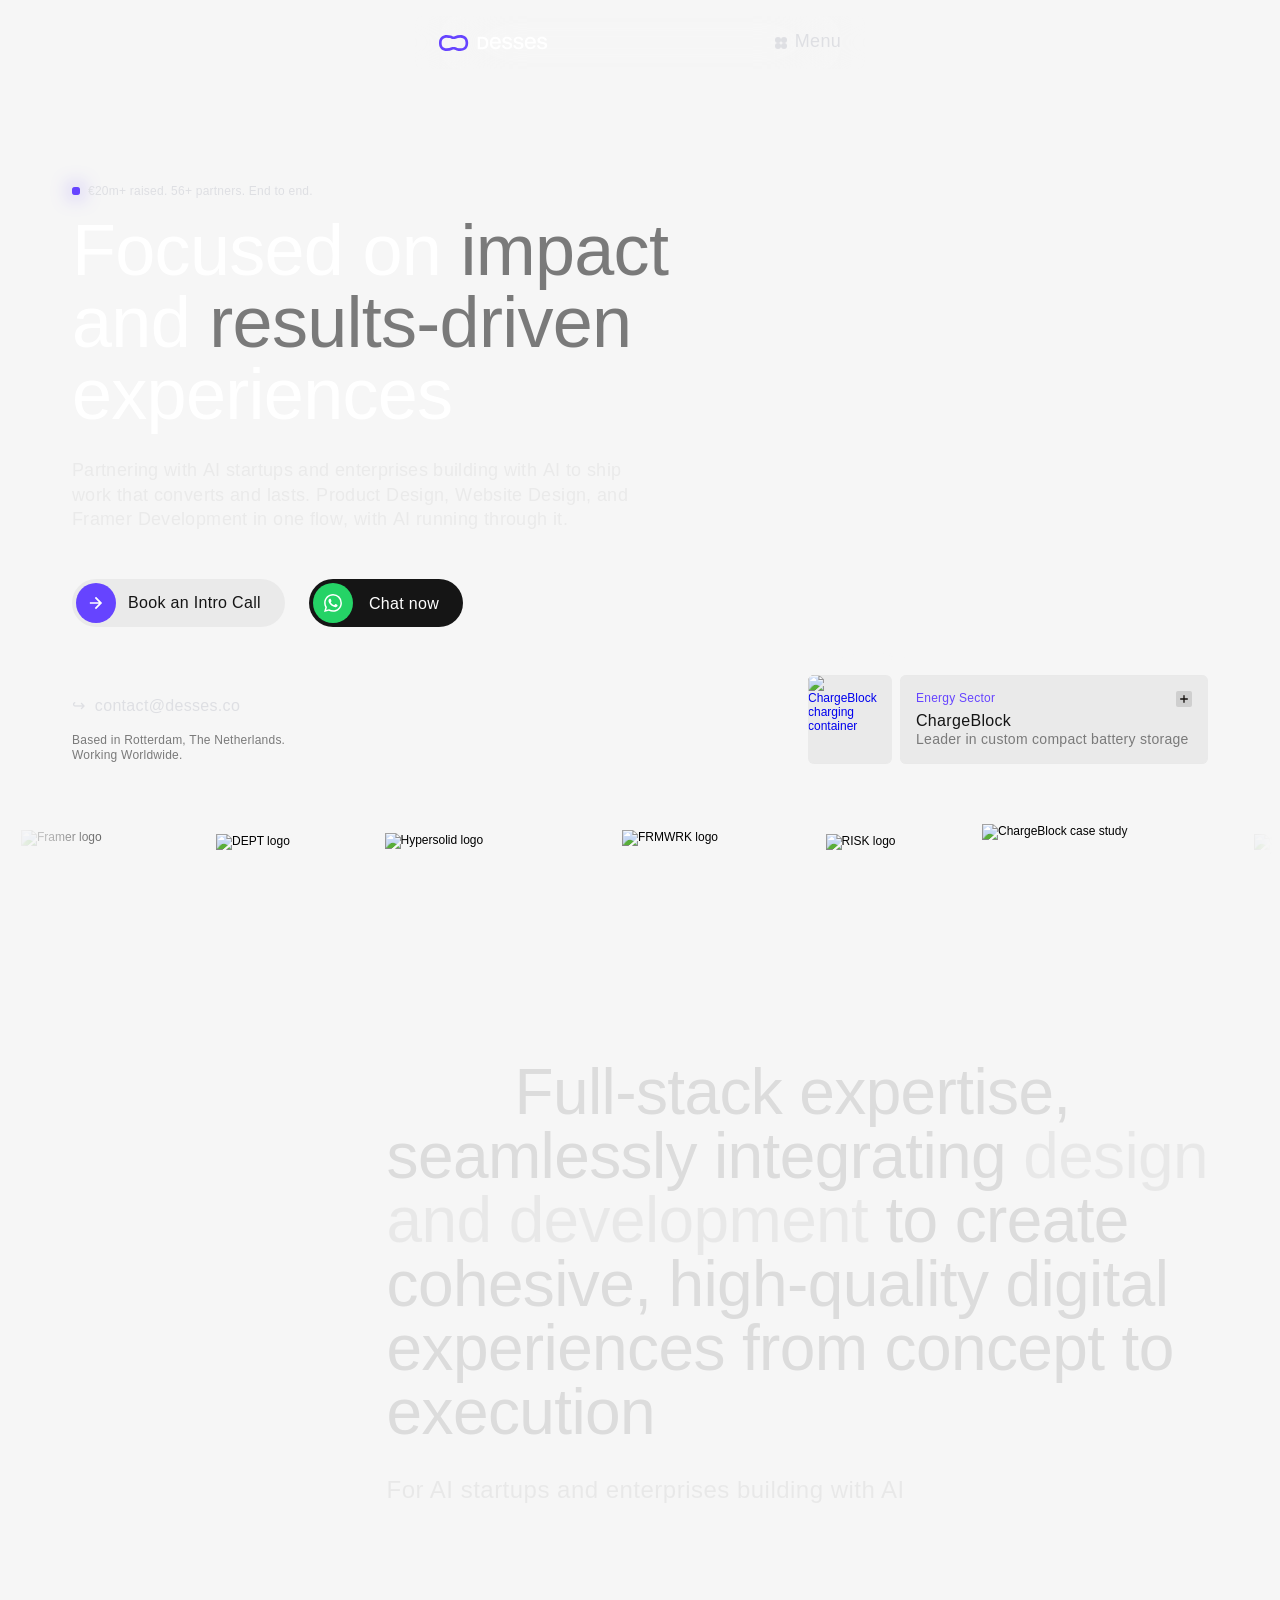
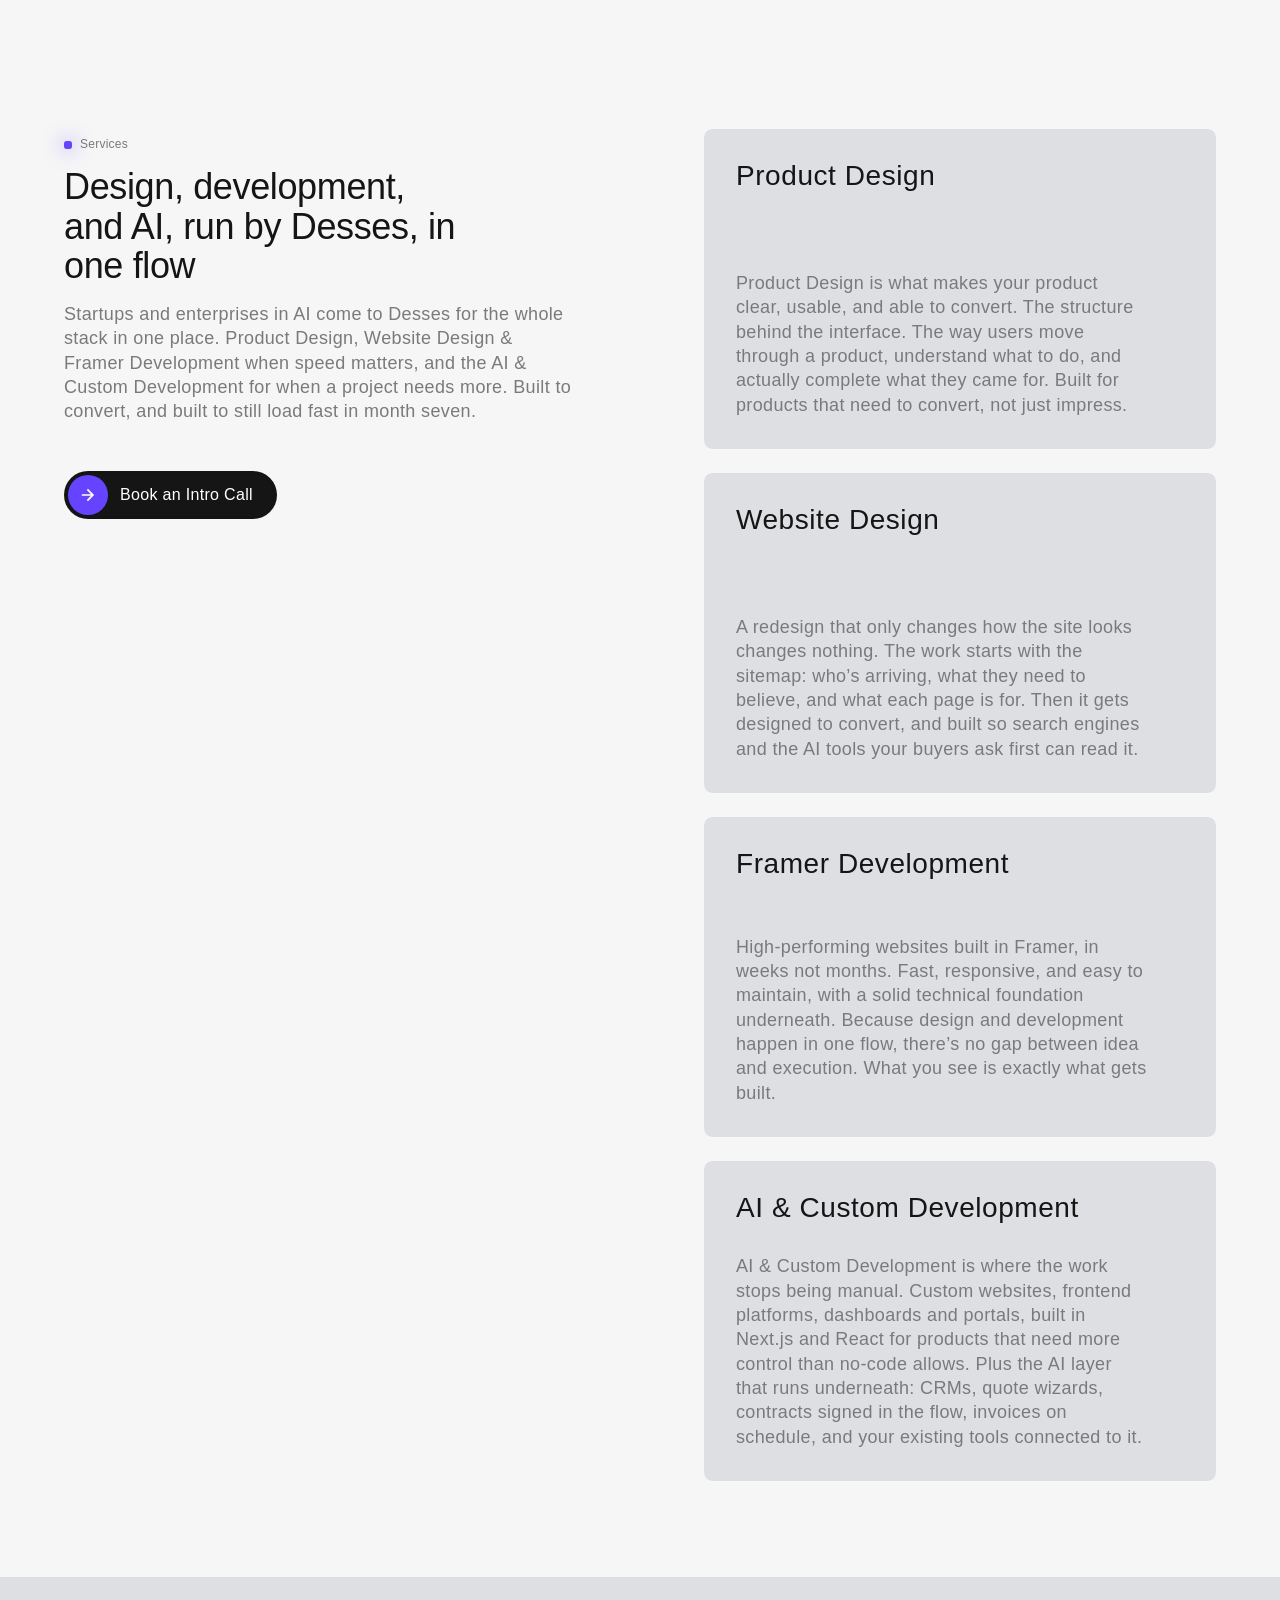
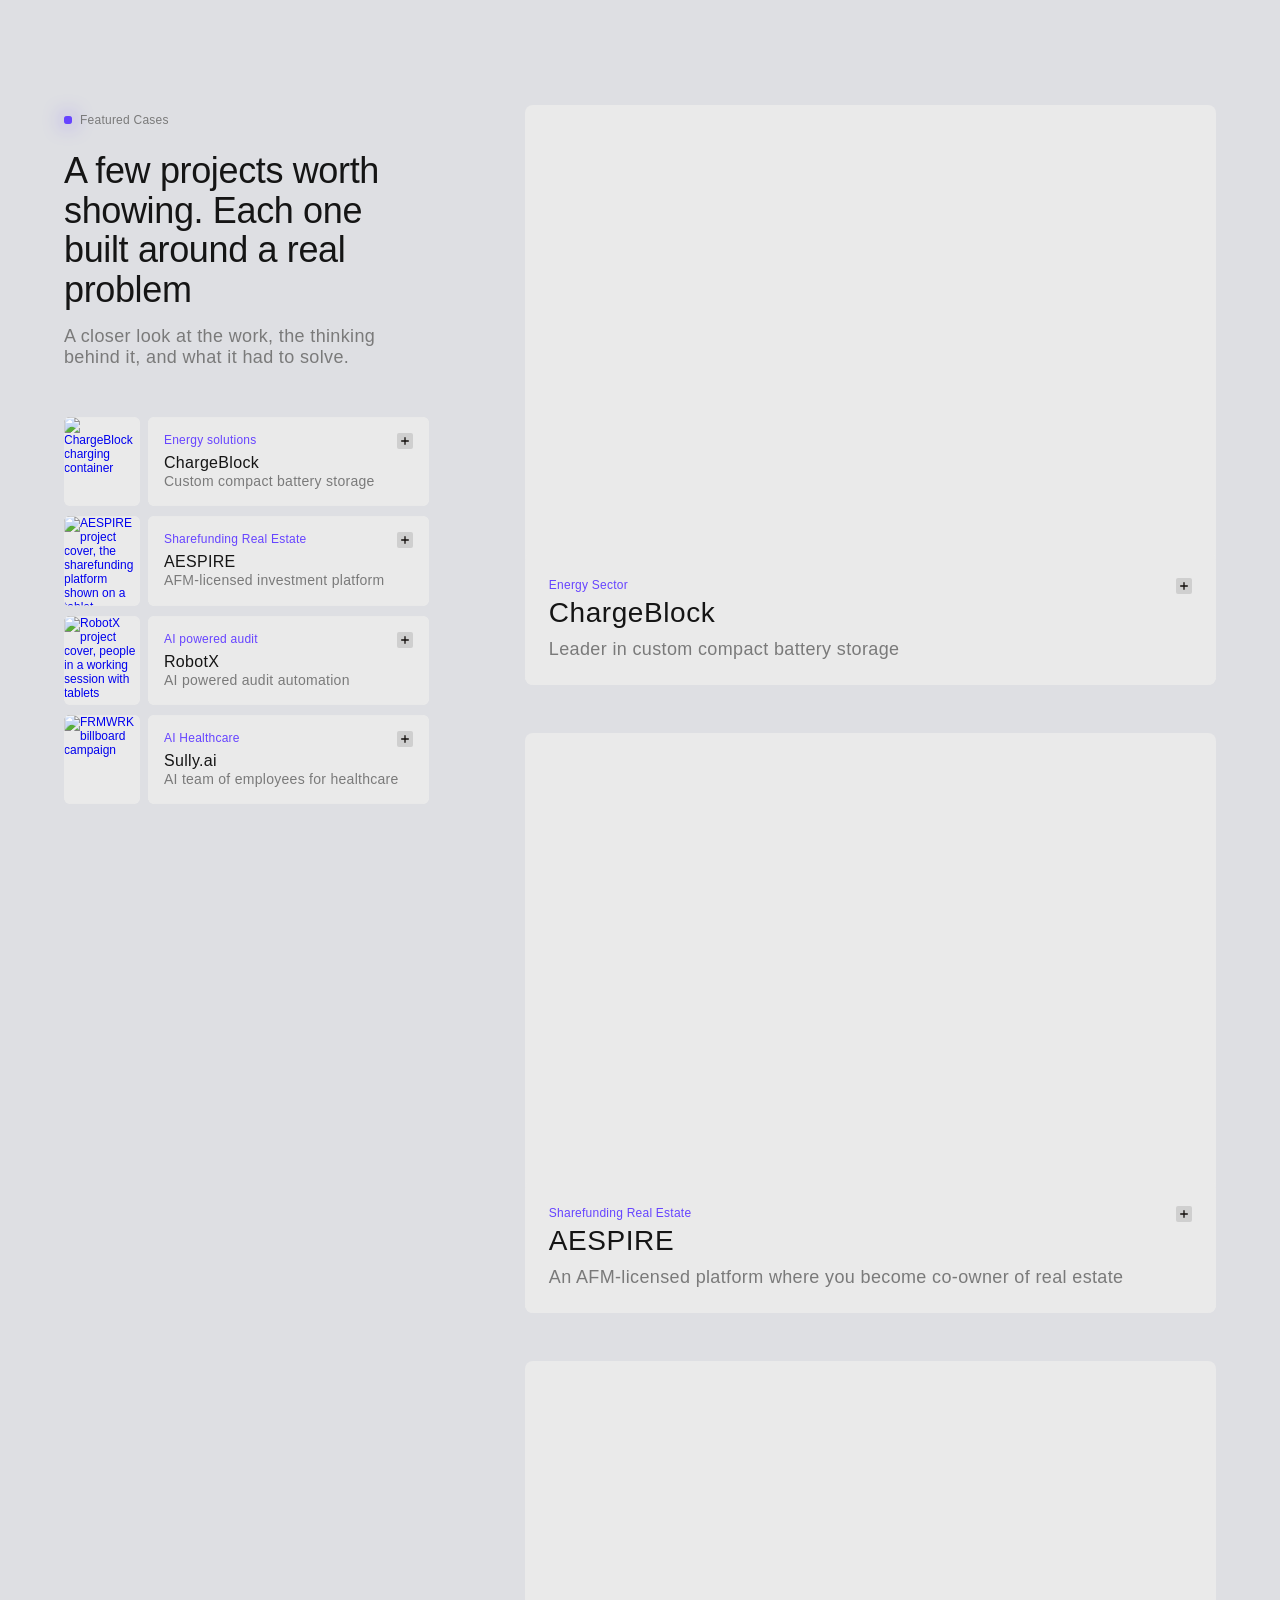
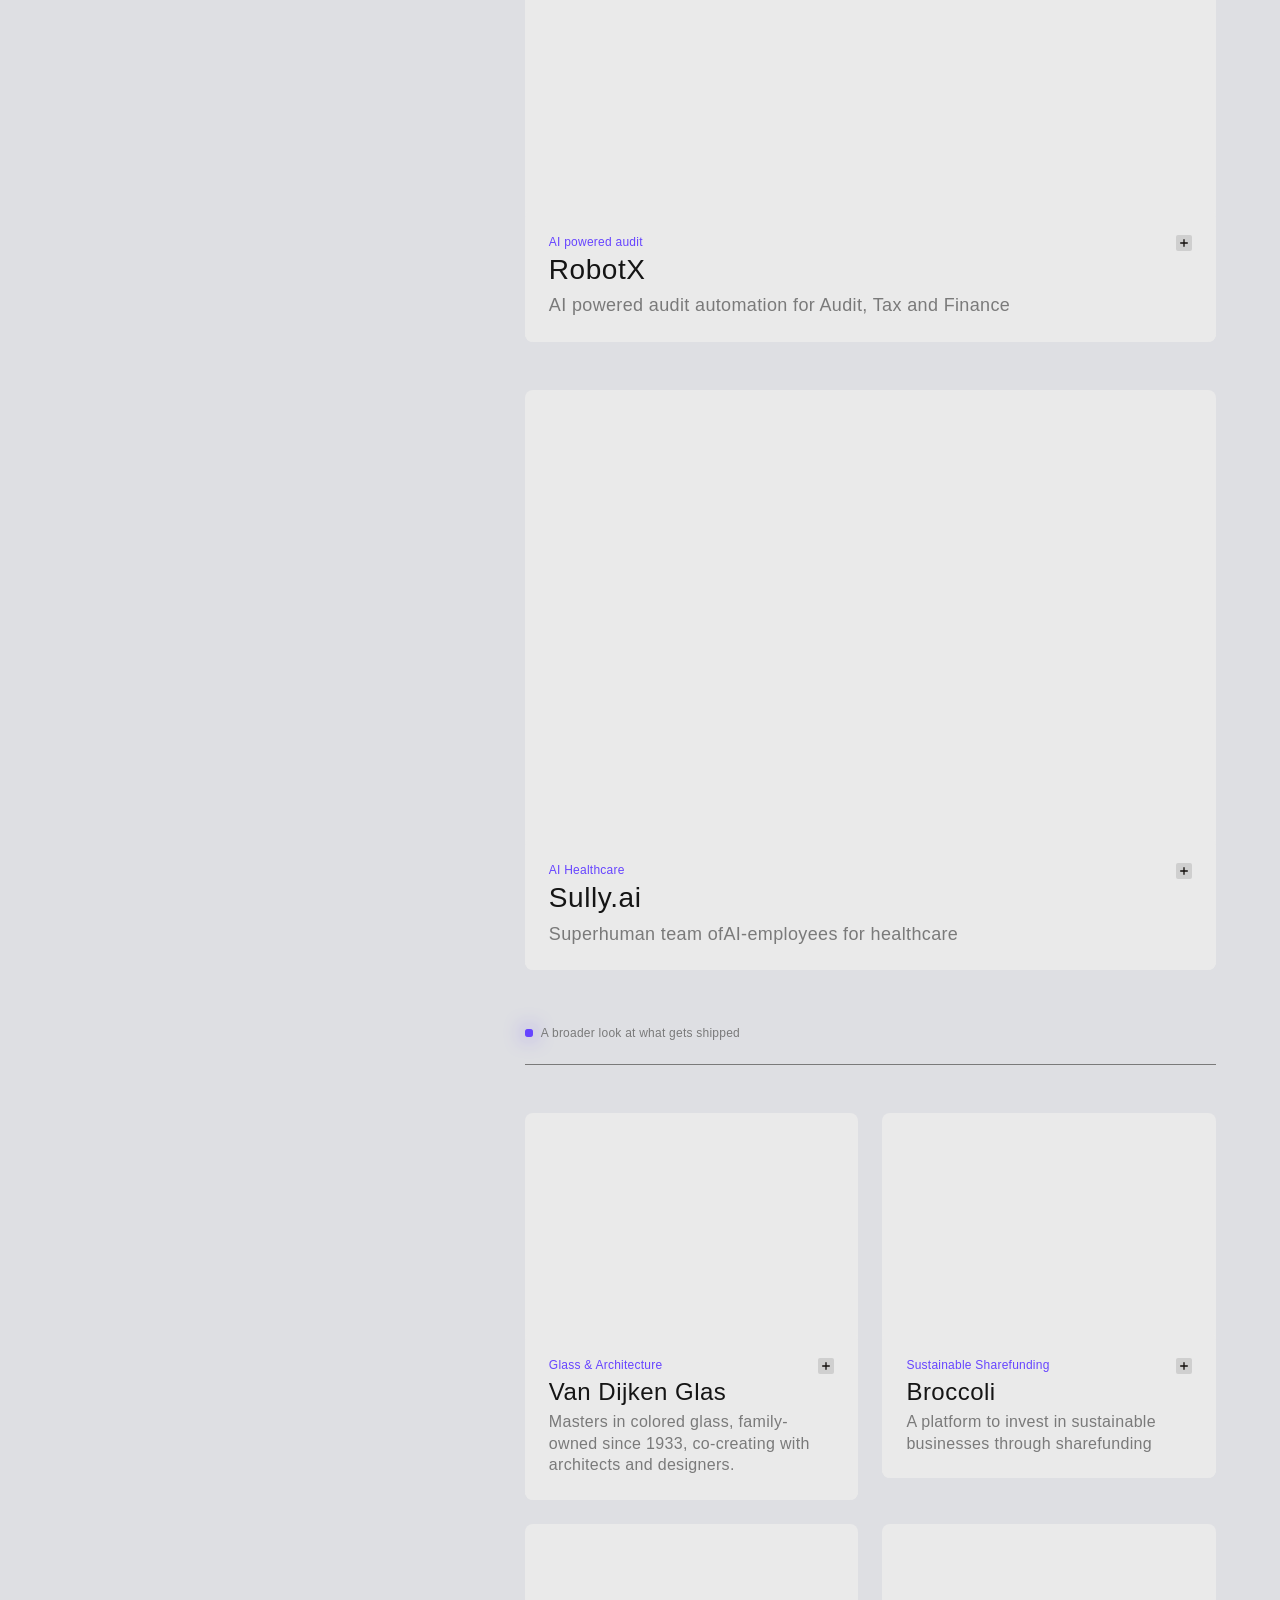
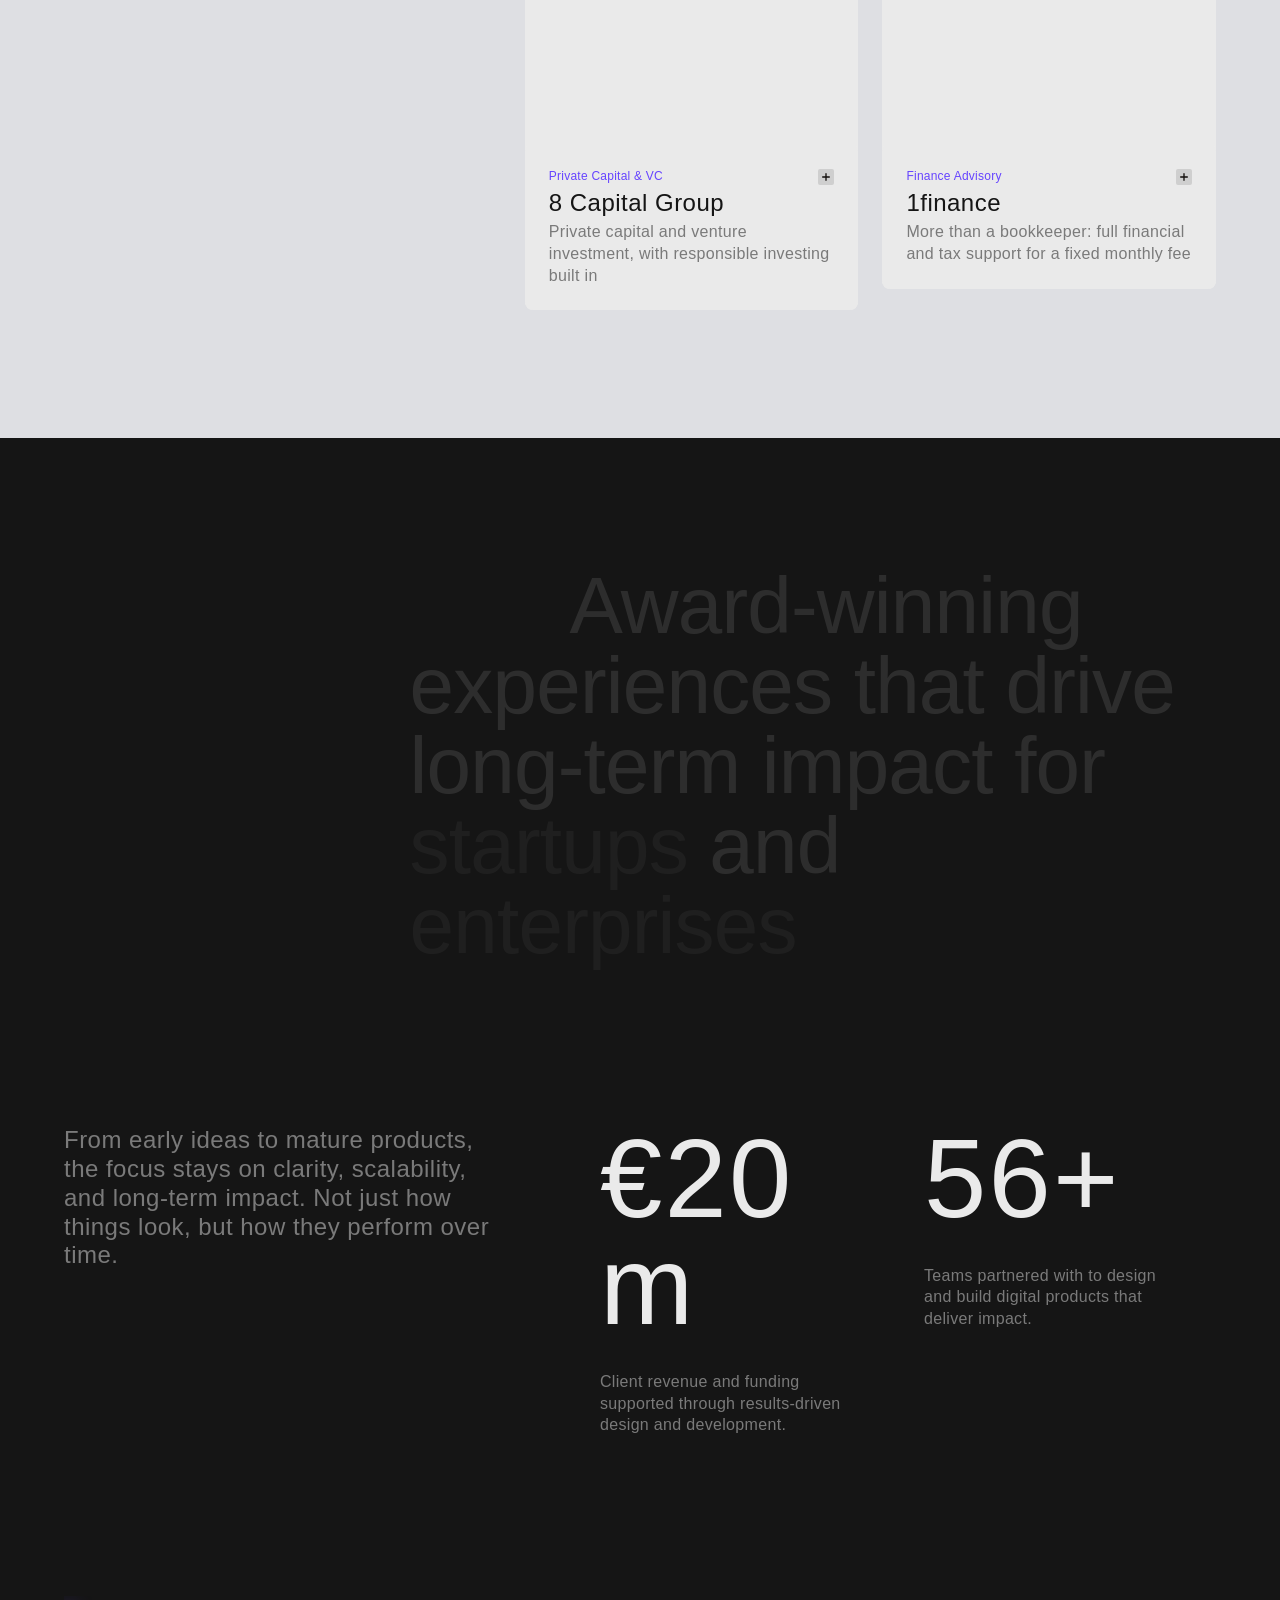
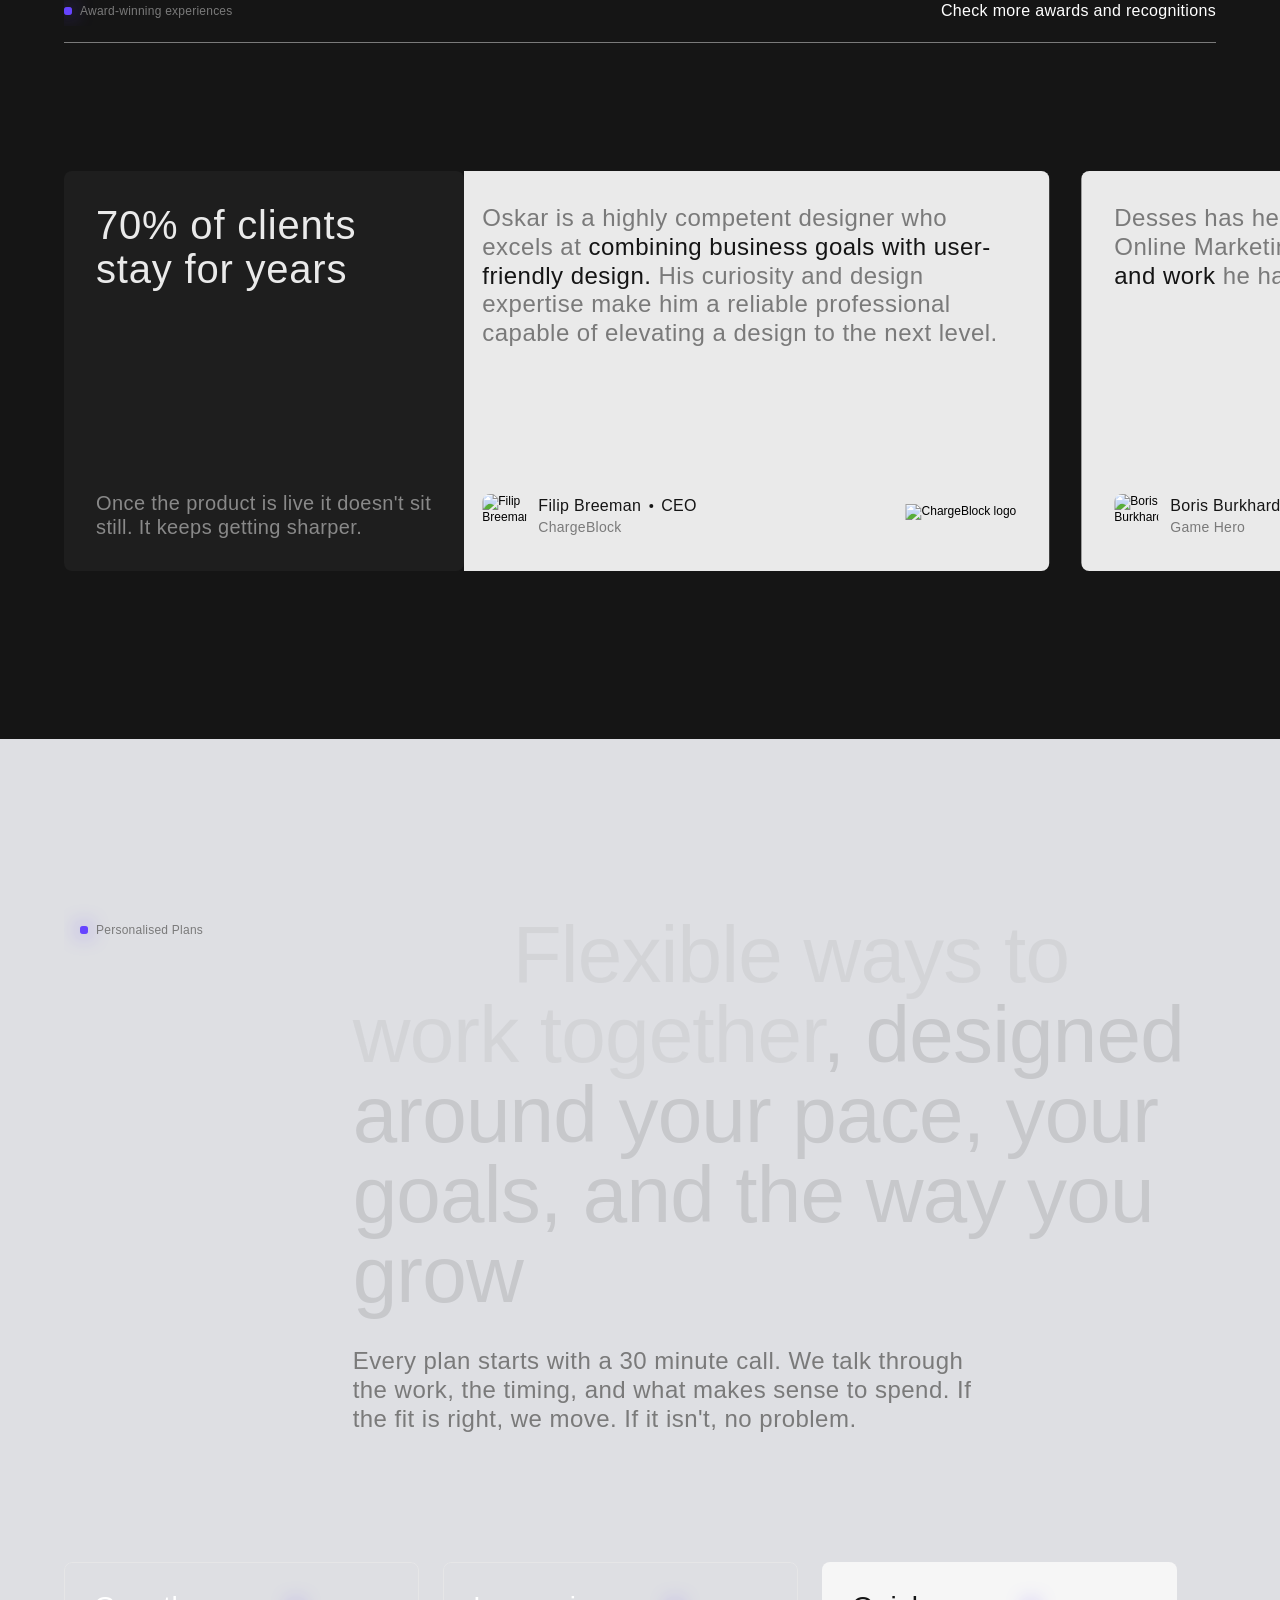
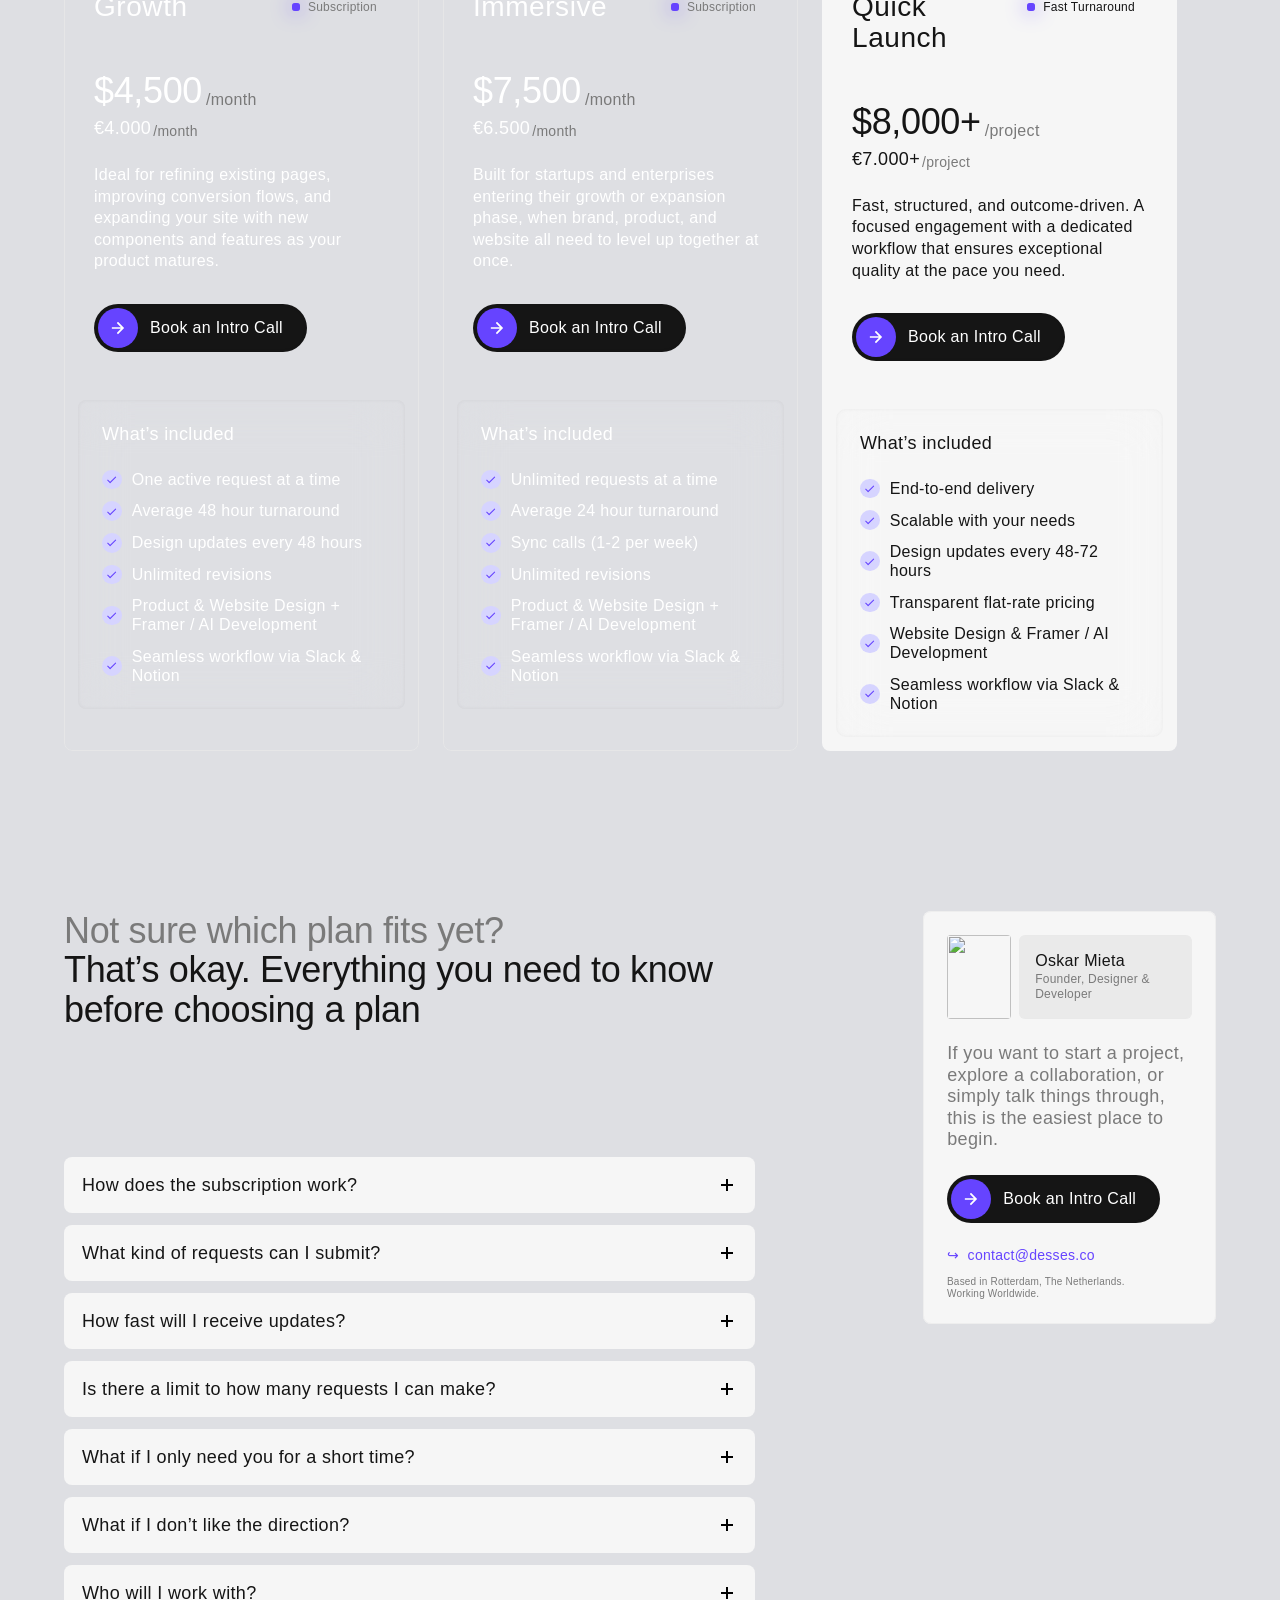
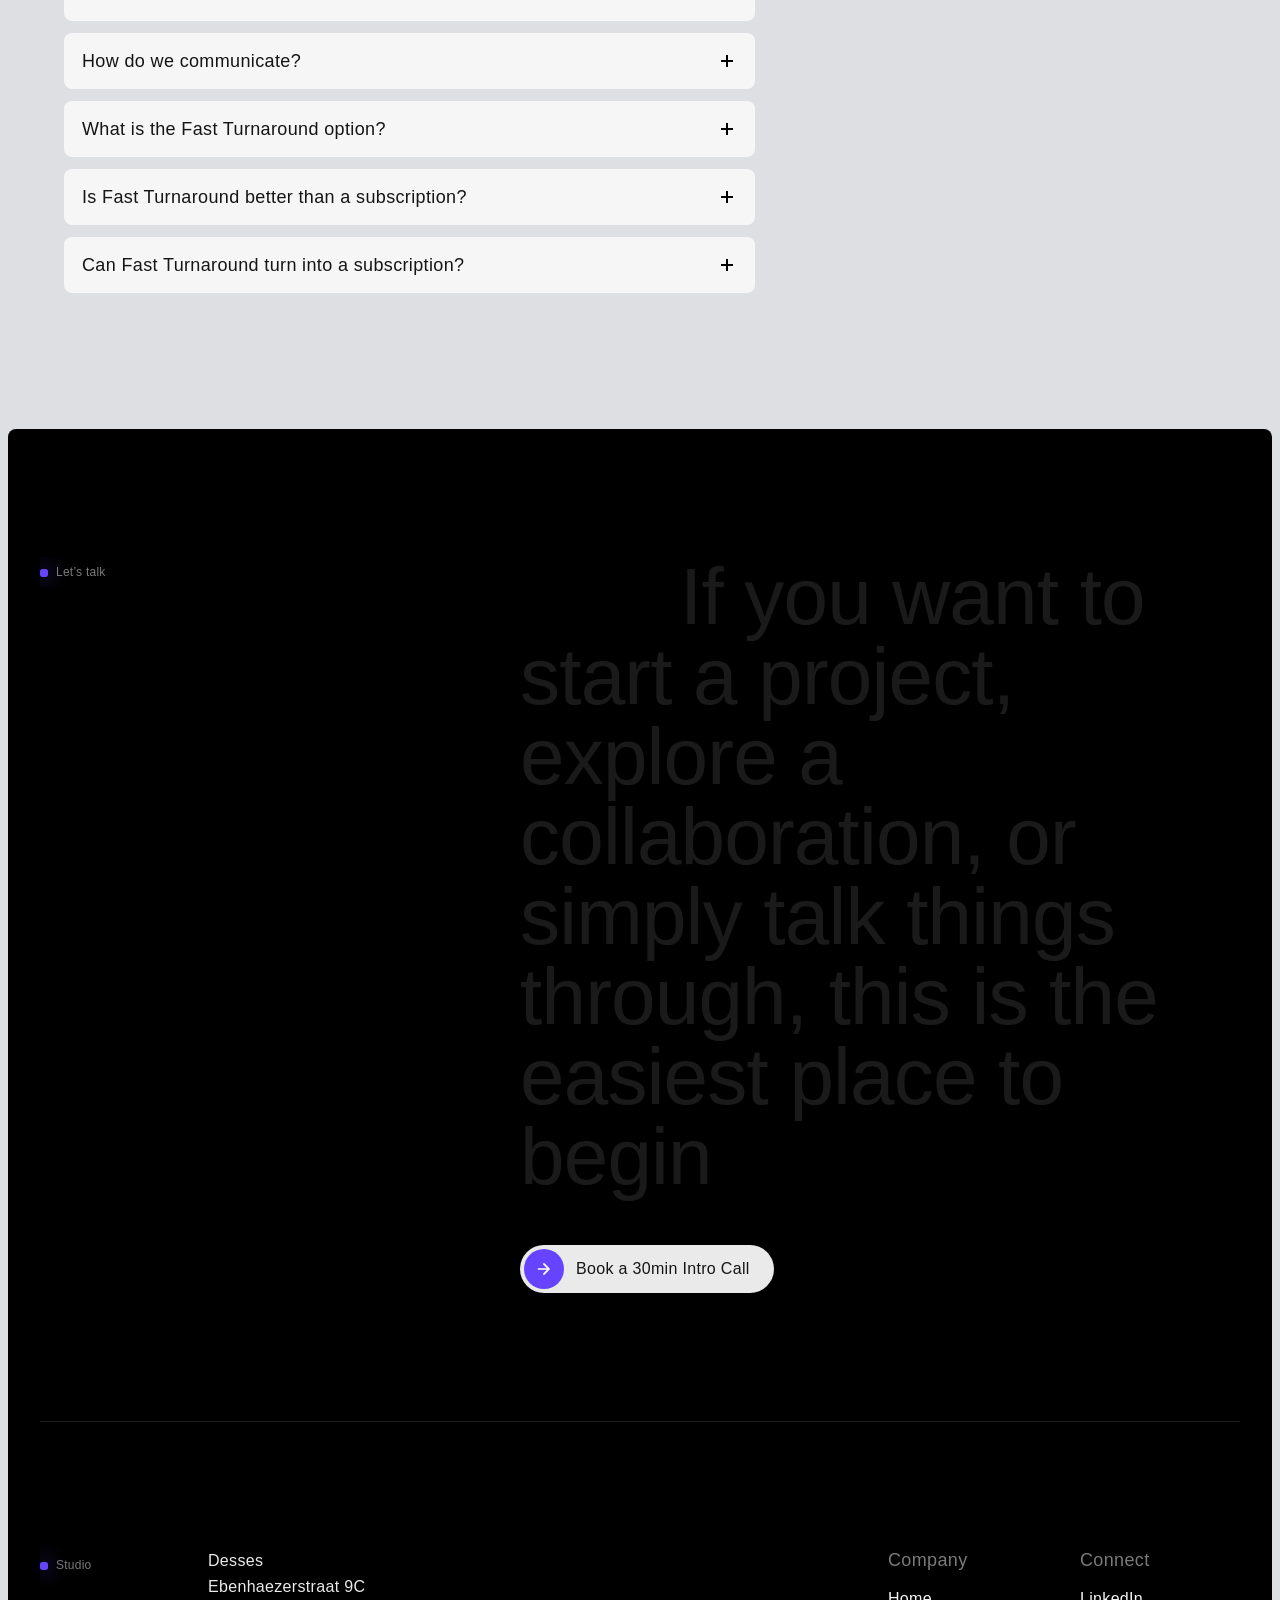
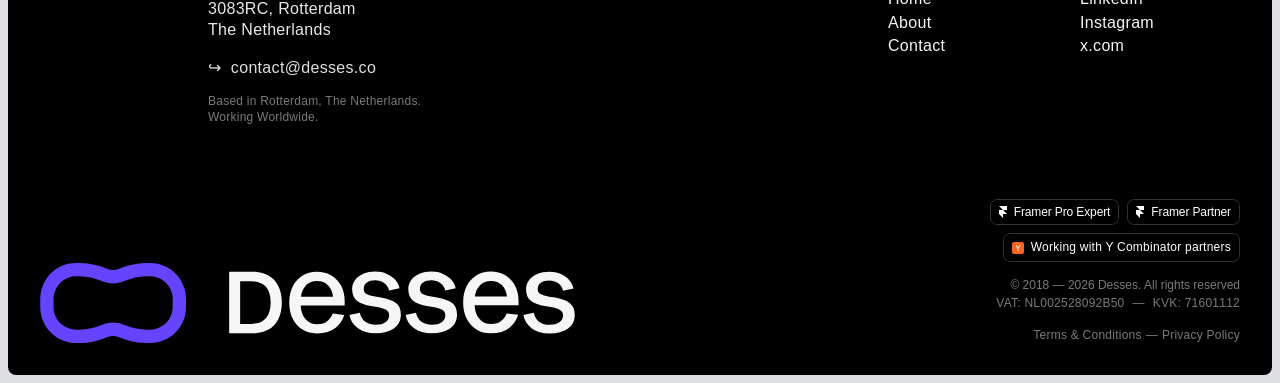
==== commit 9dd21fd3: "home page" ====
--- a/index.html
+++ b/index.html
@@ -1,518 +1,1115 @@
 <!DOCTYPE html>
-<html lang="en">
-<head>
-<meta charset="utf-8"/>
-<meta content="width=device-width, initial-scale=1.0" name="viewport"/>
-<title>Desses — Product Design &amp; AI + Framer Development</title>
-<link href="style.css" rel="stylesheet"/>
-<link href="https://fonts.googleapis.com" rel="preconnect"/>
-<link crossorigin="" href="https://fonts.gstatic.com" rel="preconnect"/>
-<link href="https://fonts.googleapis.com/css2?family=Inter:opsz,wght@14..32,300;14..32,400;14..32,500;14..32,600&amp;display=swap" rel="stylesheet"/>
-</head>
-<body>
-<!-- Page loader -->
-<div class="page-loader" id="pageLoader">
-<div class="loader-logo">Desses</div>
-<div class="loader-bar"><div class="loader-fill"></div></div>
+
+<html lang="en" data-redirect-timezone="1" class="lenis"><head><meta http-equiv="Content-Type" content="text/html; charset=UTF-8"><style>body {transition: opacity ease-in 0.2s; } 
+body[unresolved] {opacity: 0; display: block; overflow: hidden; position: relative; } 
+</style>
+	
+	<meta name="viewport" content="width=device-width">
+	<meta name="generator" content="Framer 31f3ac5">
+	<title>Desses — Product Design, Framer &amp; AI Development Studio</title>
+    <link rel="canonical" href="https://desses.co/"><meta property="og:url" content="https://desses.co/"><meta name="description" content="Founder-led studio in Rotterdam. Product design, website design, Framer development and custom AI builds, in one flow from first call to handover.">
+    <meta name="framer-search-index" content="https://framerusercontent.com/sites/6F24CVNoxozL3IGZlXYjI0/searchIndex-h1owkZASBCbo.json">
+    <meta name="framer-search-index-fallback" content="https://framerusercontent.com/sites/6F24CVNoxozL3IGZlXYjI0/searchIndex-nEUiBrUO0ZKF.json">
+    <meta name="framer-html-plugin" content="disable">
+    <link href="https://framerusercontent.com/images/VhvndOHZVEDigHfWq5chlhbSyY.png" rel="icon" media="(prefers-color-scheme: light)">
+    <link href="https://framerusercontent.com/images/VhvndOHZVEDigHfWq5chlhbSyY.png" rel="icon" media="(prefers-color-scheme: dark)">
+    <!-- Open Graph -->
+    <meta property="og:type" content="website">
+    <meta property="og:title" content="Desses — Product Design, Framer &amp; AI Development Studio">
+    <meta property="og:description" content="Founder-led studio in Rotterdam. Product design, website design, Framer development and custom AI builds, in one flow from first call to handover.">
+    <meta property="og:image" content="https://framerusercontent.com/images/urBkMIj1tfr1aXPVmZJDAJcNs.jpg">
+    <!-- X -->
+    <meta name="twitter:card" content="summary_large_image">
+    <meta name="twitter:title" content="Desses — Product Design, Framer &amp; AI Development Studio">
+    <meta name="twitter:description" content="Founder-led studio in Rotterdam. Product design, website design, Framer development and custom AI builds, in one flow from first call to handover.">
+    <meta name="twitter:image" content="https://framerusercontent.com/images/urBkMIj1tfr1aXPVmZJDAJcNs.jpg">
+	
+	
+	<script type="text/javascript" async="" src="./Desses — Product Design, Framer &amp; AI Development Studio_files/js"></script><script async="" src="./Desses — Product Design, Framer &amp; AI Development Studio_files/gtm.js.download"></script><script>try{if(localStorage.getItem("__framer_force_showing_editorbar_since")){const n=document.createElement("link");n.rel="modulepreload";n.href="https://framer.com/edit/init.mjs";document.head.appendChild(n)}}catch(e){}</script>
+	
+	<!-- Start of headStart -->
+    <!-- Snippet: legacy-headStart -->
+<!-- Google Tag Manager -->
+<script>(function(w,d,s,l,i){w[l]=w[l]||[];w[l].push({'gtm.start':new Date().getTime(),event:'gtm.js'});var f=d.getElementsByTagName(s)[0],j=d.createElement(s),dl=l!='dataLayer'?'&l='+l:'';j.async=true;j.src='https://www.googletagmanager.com/gtm.js?id='+i+dl;f.parentNode.insertBefore(j,f);})(window,document,'script','dataLayer','GTM-K45NWMXQ');</script>
+<!-- End Google Tag Manager -->
+<!-- SnippetEnd: legacy-headStart --><!-- Snippet: iQvQmgUhi --><script src="./Desses — Product Design, Framer &amp; AI Development Studio_files/analytics.js.download" data-key="8uNjGqBuN58t076GaljdlQ" async=""></script><script src="./Desses — Product Design, Framer &amp; AI Development Studio_files/analytics.js.download" data-key="8uNjGqBuN58t076GaljdlQ" async=""></script><script src="./Desses — Product Design, Framer &amp; AI Development Studio_files/analytics.js.download" data-key="8uNjGqBuN58t076GaljdlQ" async=""></script><!-- SnippetEnd: iQvQmgUhi -->
+
+    <!-- End of headStart -->
+	
+	<style data-framer-font-css="">/* cyrillic-ext */
+@font-face {
+  font-family: 'Fragment Mono';
+  font-style: normal;
+  font-weight: 400;
+  src: url(https://fonts.gstatic.com/s/fragmentmono/v6/4iCr6K5wfMRRjxp0DA6-2CLnB45HhrUI.woff2) format('woff2');
+  unicode-range: U+0460-052F, U+1C80-1C8A, U+20B4, U+2DE0-2DFF, U+A640-A69F, U+FE2E-FE2F;
+}
+/* latin-ext */
+@font-face {
+  font-family: 'Fragment Mono';
+  font-style: normal;
+  font-weight: 400;
+  src: url(https://fonts.gstatic.com/s/fragmentmono/v6/4iCr6K5wfMRRjxp0DA6-2CLnB41HhrUI.woff2) format('woff2');
+  unicode-range: U+0100-02BA, U+02BD-02C5, U+02C7-02CC, U+02CE-02D7, U+02DD-02FF, U+0304, U+0308, U+0329, U+1D00-1DBF, U+1E00-1E9F, U+1EF2-1EFF, U+2020, U+20A0-20AB, U+20AD-20C0, U+2113, U+2C60-2C7F, U+A720-A7FF;
+}
+/* latin */
+@font-face {
+  font-family: 'Fragment Mono';
+  font-style: normal;
+  font-weight: 400;
+  src: url(https://fonts.gstatic.com/s/fragmentmono/v6/4iCr6K5wfMRRjxp0DA6-2CLnB4NHhg.woff2) format('woff2');
+  unicode-range: U+0000-00FF, U+0131, U+0152-0153, U+02BB-02BC, U+02C6, U+02DA, U+02DC, U+0304, U+0308, U+0329, U+2000-206F, U+20AC, U+2122, U+2191, U+2193, U+2212, U+2215, U+FEFF, U+FFFD;
+}
+
+@font-face { font-family: "Sequel Sans Roman Display"; src: url("https://framerusercontent.com/assets/i7DVpZSruvfjrRn2yvxDKD3KE.woff2"); font-style: normal; font-weight: 410 }
+@font-face { font-family: "Sequel Sans Medium Display"; src: url("https://framerusercontent.com/assets/9EHfU1Y4jfP80qzVM4KbTKVGRw.woff2"); font-style: normal; font-weight: 415 }
+@font-face { font-family: "Inter"; src: url("https://framerusercontent.com/assets/5vvr9Vy74if2I6bQbJvbw7SY1pQ.woff2"); font-display: swap; font-style: normal; font-weight: 400; unicode-range: U+0460-052F, U+1C80-1C88, U+20B4, U+2DE0-2DFF, U+A640-A69F, U+FE2E-FE2F }
+@font-face { font-family: "Inter"; src: url("https://framerusercontent.com/assets/EOr0mi4hNtlgWNn9if640EZzXCo.woff2"); font-display: swap; font-style: normal; font-weight: 400; unicode-range: U+0301, U+0400-045F, U+0490-0491, U+04B0-04B1, U+2116 }
+@font-face { font-family: "Inter"; src: url("https://framerusercontent.com/assets/Y9k9QrlZAqio88Klkmbd8VoMQc.woff2"); font-display: swap; font-style: normal; font-weight: 400; unicode-range: U+1F00-1FFF }
+@font-face { font-family: "Inter"; src: url("https://framerusercontent.com/assets/OYrD2tBIBPvoJXiIHnLoOXnY9M.woff2"); font-display: swap; font-style: normal; font-weight: 400; unicode-range: U+0370-03FF }
+@font-face { font-family: "Inter"; src: url("https://framerusercontent.com/assets/JeYwfuaPfZHQhEG8U5gtPDZ7WQ.woff2"); font-display: swap; font-style: normal; font-weight: 400; unicode-range: U+0100-024F, U+0259, U+1E00-1EFF, U+2020, U+20A0-20AB, U+20AD-20CF, U+2113, U+2C60-2C7F, U+A720-A7FF }
+@font-face { font-family: "Inter"; src: url("https://framerusercontent.com/assets/GrgcKwrN6d3Uz8EwcLHZxwEfC4.woff2"); font-display: swap; font-style: normal; font-weight: 400; unicode-range: U+0000-00FF, U+0131, U+0152-0153, U+02BB-02BC, U+02C6, U+02DA, U+02DC, U+2000-206F, U+2070, U+2074-207E, U+2080-208E, U+20AC, U+2122, U+2191, U+2193, U+2212, U+2215, U+FEFF, U+FFFD }
+@font-face { font-family: "Inter"; src: url("https://framerusercontent.com/assets/b6Y37FthZeALduNqHicBT6FutY.woff2"); font-display: swap; font-style: normal; font-weight: 400; unicode-range: U+0102-0103, U+0110-0111, U+0128-0129, U+0168-0169, U+01A0-01A1, U+01AF-01B0, U+1EA0-1EF9, U+20AB }
+@font-face { font-family: "Inter"; src: url("https://framerusercontent.com/assets/H89BbHkbHDzlxZzxi8uPzTsp90.woff2"); font-display: swap; font-style: italic; font-weight: 700; unicode-range: U+0460-052F, U+1C80-1C88, U+20B4, U+2DE0-2DFF, U+A640-A69F, U+FE2E-FE2F }
+@font-face { font-family: "Inter"; src: url("https://framerusercontent.com/assets/u6gJwDuwB143kpNK1T1MDKDWkMc.woff2"); font-display: swap; font-style: italic; font-weight: 700; unicode-range: U+0301, U+0400-045F, U+0490-0491, U+04B0-04B1, U+2116 }
+@font-face { font-family: "Inter"; src: url("https://framerusercontent.com/assets/43sJ6MfOPh1LCJt46OvyDuSbA6o.woff2"); font-display: swap; font-style: italic; font-weight: 700; unicode-range: U+1F00-1FFF }
+@font-face { font-family: "Inter"; src: url("https://framerusercontent.com/assets/wccHG0r4gBDAIRhfHiOlq6oEkqw.woff2"); font-display: swap; font-style: italic; font-weight: 700; unicode-range: U+0370-03FF }
+@font-face { font-family: "Inter"; src: url("https://framerusercontent.com/assets/WZ367JPwf9bRW6LdTHN8rXgSjw.woff2"); font-display: swap; font-style: italic; font-weight: 700; unicode-range: U+0100-024F, U+0259, U+1E00-1EFF, U+2020, U+20A0-20AB, U+20AD-20CF, U+2113, U+2C60-2C7F, U+A720-A7FF }
+@font-face { font-family: "Inter"; src: url("https://framerusercontent.com/assets/ia3uin3hQWqDrVloC1zEtYHWw.woff2"); font-display: swap; font-style: italic; font-weight: 700; unicode-range: U+0000-00FF, U+0131, U+0152-0153, U+02BB-02BC, U+02C6, U+02DA, U+02DC, U+2000-206F, U+2070, U+2074-207E, U+2080-208E, U+20AC, U+2122, U+2191, U+2193, U+2212, U+2215, U+FEFF, U+FFFD }
+@font-face { font-family: "Inter"; src: url("https://framerusercontent.com/assets/2A4Xx7CngadFGlVV4xrO06OBHY.woff2"); font-display: swap; font-style: italic; font-weight: 700; unicode-range: U+0102-0103, U+0110-0111, U+0128-0129, U+0168-0169, U+01A0-01A1, U+01AF-01B0, U+1EA0-1EF9, U+20AB }
+@font-face { font-family: "Inter"; src: url("https://framerusercontent.com/assets/CfMzU8w2e7tHgF4T4rATMPuWosA.woff2"); font-display: swap; font-style: italic; font-weight: 400; unicode-range: U+0460-052F, U+1C80-1C88, U+20B4, U+2DE0-2DFF, U+A640-A69F, U+FE2E-FE2F }
+@font-face { font-family: "Inter"; src: url("https://framerusercontent.com/assets/867QObYax8ANsfX4TGEVU9YiCM.woff2"); font-display: swap; font-style: italic; font-weight: 400; unicode-range: U+0301, U+0400-045F, U+0490-0491, U+04B0-04B1, U+2116 }
+@font-face { font-family: "Inter"; src: url("https://framerusercontent.com/assets/Oyn2ZbENFdnW7mt2Lzjk1h9Zb9k.woff2"); font-display: swap; font-style: italic; font-weight: 400; unicode-range: U+1F00-1FFF }
+@font-face { font-family: "Inter"; src: url("https://framerusercontent.com/assets/cdAe8hgZ1cMyLu9g005pAW3xMo.woff2"); font-display: swap; font-style: italic; font-weight: 400; unicode-range: U+0370-03FF }
+@font-face { font-family: "Inter"; src: url("https://framerusercontent.com/assets/DOfvtmE1UplCq161m6Hj8CSQYg.woff2"); font-display: swap; font-style: italic; font-weight: 400; unicode-range: U+0100-024F, U+0259, U+1E00-1EFF, U+2020, U+20A0-20AB, U+20AD-20CF, U+2113, U+2C60-2C7F, U+A720-A7FF }
+@font-face { font-family: "Inter"; src: url("https://framerusercontent.com/assets/pKRFNWFoZl77qYCAIp84lN1h944.woff2"); font-display: swap; font-style: italic; font-weight: 400; unicode-range: U+0000-00FF, U+0131, U+0152-0153, U+02BB-02BC, U+02C6, U+02DA, U+02DC, U+2000-206F, U+2070, U+2074-207E, U+2080-208E, U+20AC, U+2122, U+2191, U+2193, U+2212, U+2215, U+FEFF, U+FFFD }
+@font-face { font-family: "Inter"; src: url("https://framerusercontent.com/assets/tKtBcDnBMevsEEJKdNGhhkLzYo.woff2"); font-display: swap; font-style: italic; font-weight: 400; unicode-range: U+0102-0103, U+0110-0111, U+0128-0129, U+0168-0169, U+01A0-01A1, U+01AF-01B0, U+1EA0-1EF9, U+20AB }
+@font-face { font-family: "Inter"; src: url("https://framerusercontent.com/assets/hyOgCu0Xnghbimh0pE8QTvtt2AU.woff2"); font-display: swap; font-style: normal; font-weight: 600; unicode-range: U+0460-052F, U+1C80-1C88, U+20B4, U+2DE0-2DFF, U+A640-A69F, U+FE2E-FE2F }
+@font-face { font-family: "Inter"; src: url("https://framerusercontent.com/assets/NeGmSOXrPBfEFIy5YZeHq17LEDA.woff2"); font-display: swap; font-style: normal; font-weight: 600; unicode-range: U+0301, U+0400-045F, U+0490-0491, U+04B0-04B1, U+2116 }
+@font-face { font-family: "Inter"; src: url("https://framerusercontent.com/assets/oYaAX5himiTPYuN8vLWnqBbfD2s.woff2"); font-display: swap; font-style: normal; font-weight: 600; unicode-range: U+1F00-1FFF }
+@font-face { font-family: "Inter"; src: url("https://framerusercontent.com/assets/lEJLP4R0yuCaMCjSXYHtJw72M.woff2"); font-display: swap; font-style: normal; font-weight: 600; unicode-range: U+0370-03FF }
+@font-face { font-family: "Inter"; src: url("https://framerusercontent.com/assets/cRJyLNuTJR5jbyKzGi33wU9cqIQ.woff2"); font-display: swap; font-style: normal; font-weight: 600; unicode-range: U+0100-024F, U+0259, U+1E00-1EFF, U+2020, U+20A0-20AB, U+20AD-20CF, U+2113, U+2C60-2C7F, U+A720-A7FF }
+@font-face { font-family: "Inter"; src: url("https://framerusercontent.com/assets/yDtI2UI8XcEg1W2je9XPN3Noo.woff2"); font-display: swap; font-style: normal; font-weight: 600; unicode-range: U+0000-00FF, U+0131, U+0152-0153, U+02BB-02BC, U+02C6, U+02DA, U+02DC, U+2000-206F, U+2070, U+2074-207E, U+2080-208E, U+20AC, U+2122, U+2191, U+2193, U+2212, U+2215, U+FEFF, U+FFFD }
+@font-face { font-family: "Inter"; src: url("https://framerusercontent.com/assets/A0Wcc7NgXMjUuFdquHDrIZpzZw0.woff2"); font-display: swap; font-style: normal; font-weight: 600; unicode-range: U+0102-0103, U+0110-0111, U+0128-0129, U+0168-0169, U+01A0-01A1, U+01AF-01B0, U+1EA0-1EF9, U+20AB }
+@font-face { font-family: "Inter"; src: url("https://framerusercontent.com/assets/05KsVHGDmqXSBXM4yRZ65P8i0s.woff2"); font-style: italic; font-weight: 900; unicode-range: U+0460-052F, U+1C80-1C88, U+20B4, U+2DE0-2DFF, U+A640-A69F, U+FE2E-FE2F }
+@font-face { font-family: "Inter"; src: url("https://framerusercontent.com/assets/ky8ovPukK4dJ1Pxq74qGhOqCYI.woff2"); font-style: italic; font-weight: 900; unicode-range: U+0301, U+0400-045F, U+0490-0491, U+04B0-04B1, U+2116 }
+@font-face { font-family: "Inter"; src: url("https://framerusercontent.com/assets/vvNSqIj42qeQ2bvCRBIWKHscrc.woff2"); font-style: italic; font-weight: 900; unicode-range: U+1F00-1FFF }
+@font-face { font-family: "Inter"; src: url("https://framerusercontent.com/assets/3ZmXbBKToJifDV9gwcifVd1tEY.woff2"); font-style: italic; font-weight: 900; unicode-range: U+0370-03FF }
+@font-face { font-family: "Inter"; src: url("https://framerusercontent.com/assets/FNfhX3dt4ChuLJq2PwdlxHO7PU.woff2"); font-style: italic; font-weight: 900; unicode-range: U+0100-024F, U+0259, U+1E00-1EFF, U+2020, U+20A0-20AB, U+20AD-20CF, U+2113, U+2C60-2C7F, U+A720-A7FF }
+@font-face { font-family: "Inter"; src: url("https://framerusercontent.com/assets/gcnfba68tfm7qAyrWRCf9r34jg.woff2"); font-style: italic; font-weight: 900; unicode-range: U+0000-00FF, U+0131, U+0152-0153, U+02BB-02BC, U+02C6, U+02DA, U+02DC, U+2000-206F, U+2070, U+2074-207E, U+2080-208E, U+20AC, U+2122, U+2191, U+2193, U+2212, U+2215, U+FEFF, U+FFFD }
+@font-face { font-family: "Inter"; src: url("https://framerusercontent.com/assets/efTfQcBJ53kM2pB1hezSZ3RDUFs.woff2"); font-style: italic; font-weight: 900; unicode-range: U+0102-0103, U+0110-0111, U+0128-0129, U+0168-0169, U+01A0-01A1, U+01AF-01B0, U+1EA0-1EF9, U+20AB }
+@font-face { font-family: "Inter"; src: url("https://framerusercontent.com/assets/DpPBYI0sL4fYLgAkX8KXOPVt7c.woff2"); font-display: swap; font-style: normal; font-weight: 700; unicode-range: U+0460-052F, U+1C80-1C88, U+20B4, U+2DE0-2DFF, U+A640-A69F, U+FE2E-FE2F }
+@font-face { font-family: "Inter"; src: url("https://framerusercontent.com/assets/4RAEQdEOrcnDkhHiiCbJOw92Lk.woff2"); font-display: swap; font-style: normal; font-weight: 700; unicode-range: U+0301, U+0400-045F, U+0490-0491, U+04B0-04B1, U+2116 }
+@font-face { font-family: "Inter"; src: url("https://framerusercontent.com/assets/1K3W8DizY3v4emK8Mb08YHxTbs.woff2"); font-display: swap; font-style: normal; font-weight: 700; unicode-range: U+1F00-1FFF }
+@font-face { font-family: "Inter"; src: url("https://framerusercontent.com/assets/tUSCtfYVM1I1IchuyCwz9gDdQ.woff2"); font-display: swap; font-style: normal; font-weight: 700; unicode-range: U+0370-03FF }
+@font-face { font-family: "Inter"; src: url("https://framerusercontent.com/assets/VgYFWiwsAC5OYxAycRXXvhze58.woff2"); font-display: swap; font-style: normal; font-weight: 700; unicode-range: U+0100-024F, U+0259, U+1E00-1EFF, U+2020, U+20A0-20AB, U+20AD-20CF, U+2113, U+2C60-2C7F, U+A720-A7FF }
+@font-face { font-family: "Inter"; src: url("https://framerusercontent.com/assets/syRNPWzAMIrcJ3wIlPIP43KjQs.woff2"); font-display: swap; font-style: normal; font-weight: 700; unicode-range: U+0000-00FF, U+0131, U+0152-0153, U+02BB-02BC, U+02C6, U+02DA, U+02DC, U+2000-206F, U+2070, U+2074-207E, U+2080-208E, U+20AC, U+2122, U+2191, U+2193, U+2212, U+2215, U+FEFF, U+FFFD }
+@font-face { font-family: "Inter"; src: url("https://framerusercontent.com/assets/GIryZETIX4IFypco5pYZONKhJIo.woff2"); font-display: swap; font-style: normal; font-weight: 700; unicode-range: U+0102-0103, U+0110-0111, U+0128-0129, U+0168-0169, U+01A0-01A1, U+01AF-01B0, U+1EA0-1EF9, U+20AB }
+@font-face { font-family: "Inter Variable"; src: url("https://framerusercontent.com/assets/mYcqTSergLb16PdbJJQMl9ebYm4.woff2"); font-display: swap; font-style: normal; font-weight: 400; unicode-range: U+0460-052F, U+1C80-1C88, U+20B4, U+2DE0-2DFF, U+A640-A69F, U+FE2E-FE2F }
+@font-face { font-family: "Inter Variable"; src: url("https://framerusercontent.com/assets/ZRl8AlxwsX1m7xS1eJCiSPbztg.woff2"); font-display: swap; font-style: normal; font-weight: 400; unicode-range: U+0301, U+0400-045F, U+0490-0491, U+04B0-04B1, U+2116 }
+@font-face { font-family: "Inter Variable"; src: url("https://framerusercontent.com/assets/nhSQpBRqFmXNUBY2p5SENQ8NplQ.woff2"); font-display: swap; font-style: normal; font-weight: 400; unicode-range: U+1F00-1FFF }
+@font-face { font-family: "Inter Variable"; src: url("https://framerusercontent.com/assets/DYHjxG0qXjopUuruoacfl5SA.woff2"); font-display: swap; font-style: normal; font-weight: 400; unicode-range: U+0370-03FF }
+@font-face { font-family: "Inter Variable"; src: url("https://framerusercontent.com/assets/s7NH6sl7w4NU984r5hcmo1tPSYo.woff2"); font-display: swap; font-style: normal; font-weight: 400; unicode-range: U+0100-024F, U+0259, U+1E00-1EFF, U+2020, U+20A0-20AB, U+20AD-20CF, U+2113, U+2C60-2C7F, U+A720-A7FF }
+@font-face { font-family: "Inter Variable"; src: url("https://framerusercontent.com/assets/7lw0VWkeXrGYJT05oB3DsFy8BaY.woff2"); font-display: swap; font-style: normal; font-weight: 400; unicode-range: U+0000-00FF, U+0131, U+0152-0153, U+02BB-02BC, U+02C6, U+02DA, U+02DC, U+2000-206F, U+2070, U+2074-207E, U+2080-208E, U+20AC, U+2122, U+2191, U+2193, U+2212, U+2215, U+FEFF, U+FFFD }
+@font-face { font-family: "Inter Variable"; src: url("https://framerusercontent.com/assets/wx5nfqEgOXnxuFaxB0Mn9OhmcZA.woff2"); font-display: swap; font-style: normal; font-weight: 400; unicode-range: U+0102-0103, U+0110-0111, U+0128-0129, U+0168-0169, U+01A0-01A1, U+01AF-01B0, U+1EA0-1EF9, U+20AB }
+@font-face { font-family: "Inter"; src: url("https://framerusercontent.com/assets/5A3Ce6C9YYmCjpQx9M4inSaKU.woff2"); font-display: swap; font-style: normal; font-weight: 500; unicode-range: U+0460-052F, U+1C80-1C88, U+20B4, U+2DE0-2DFF, U+A640-A69F, U+FE2E-FE2F }
+@font-face { font-family: "Inter"; src: url("https://framerusercontent.com/assets/Qx95Xyt0Ka3SGhinnbXIGpEIyP4.woff2"); font-display: swap; font-style: normal; font-weight: 500; unicode-range: U+0301, U+0400-045F, U+0490-0491, U+04B0-04B1, U+2116 }
+@font-face { font-family: "Inter"; src: url("https://framerusercontent.com/assets/6mJuEAguuIuMog10gGvH5d3cl8.woff2"); font-display: swap; font-style: normal; font-weight: 500; unicode-range: U+1F00-1FFF }
+@font-face { font-family: "Inter"; src: url("https://framerusercontent.com/assets/xYYWaj7wCU5zSQH0eXvSaS19wo.woff2"); font-display: swap; font-style: normal; font-weight: 500; unicode-range: U+0370-03FF }
+@font-face { font-family: "Inter"; src: url("https://framerusercontent.com/assets/otTaNuNpVK4RbdlT7zDDdKvQBA.woff2"); font-display: swap; font-style: normal; font-weight: 500; unicode-range: U+0100-024F, U+0259, U+1E00-1EFF, U+2020, U+20A0-20AB, U+20AD-20CF, U+2113, U+2C60-2C7F, U+A720-A7FF }
+@font-face { font-family: "Inter"; src: url("https://framerusercontent.com/assets/UjlFhCnUjxhNfep4oYBPqnEssyo.woff2"); font-display: swap; font-style: normal; font-weight: 500; unicode-range: U+0000-00FF, U+0131, U+0152-0153, U+02BB-02BC, U+02C6, U+02DA, U+02DC, U+2000-206F, U+2070, U+2074-207E, U+2080-208E, U+20AC, U+2122, U+2191, U+2193, U+2212, U+2215, U+FEFF, U+FFFD }
+@font-face { font-family: "Inter"; src: url("https://framerusercontent.com/assets/DolVirEGb34pEXEp8t8FQBSK4.woff2"); font-display: swap; font-style: normal; font-weight: 500; unicode-range: U+0102-0103, U+0110-0111, U+0128-0129, U+0168-0169, U+01A0-01A1, U+01AF-01B0, U+1EA0-1EF9, U+20AB }
+@font-face { font-family: "Inter Placeholder"; src: local("Arial"); ascent-override: 89.79%; descent-override: 22.36%; line-gap-override: 0.00%; size-adjust: 107.89% }
+@font-face { font-family: "Inter Variable Placeholder"; src: local("Arial"); ascent-override: 89.79%; descent-override: 22.36%; line-gap-override: 0.00%; size-adjust: 107.89% }</style>
+	<link href="https://fonts.gstatic.com/" rel="preconnect" crossorigin="">
+	
+	<meta name="robots" content="max-image-preview:large"><style data-framer-css-ssr-minified="" data-framer-components="framer-lib-cursors-host framer-gnNo5 PropertyOverrides framer-y2ygp framer-nQrgF framer-lib-combinedCSSRules framer-HBXkc framer-8uP0W framer-6Ah3l framer-pgKKn framer-n7WWj framer-soXAG framer-11lER framer-INEk6 framer-Lg1sO framer-YJA3M framer-G39E0 framer-LH8zI framer-AqHk3 framer-EywEE framer-Ei3R2 framer-R8zlr framer-zdlRh framer-norzE framer-Mg6om framer-509mF framer-GsgUW framer-3Vxtx framer-BaGW1 framer-HCWPs framer-Q2864">html,body,#main{box-sizing:border-box;margin:0;padding:0}:root{-webkit-font-smoothing:antialiased;-moz-osx-font-smoothing:grayscale}*{box-sizing:border-box;-webkit-font-smoothing:inherit}h1,h2,h3,h4,h5,h6,p,figure{margin:0}body,input,textarea,select,button{font-family:sans-serif;font-size:12px}body{--token-0ec28e21-80cc-440c-a362-202c0ce547e3:#000;--token-eba8fa9b-8080-4c2c-ba3d-2688c3ee0ed8:#000;--token-6767c072-f693-433a-883f-c7aff229ad61:#60646c;--token-b9965250-3f02-4618-add4-a20bff0f7447:#151515;--token-496d1ee5-9012-4fd9-a2fe-3202f697b90d:#20568c;--token-4f67d073-80d2-4c39-8f6c-2144244e809d:#f2f5f9;--token-1647d5b4-167d-4ba9-b7c2-f162af3fe05a:#efece8;--token-fb491daa-4886-4874-a6fc-2e31561ce8ed:#474e3e;--token-a0cb0f58-2cb0-40b8-9450-c898b543d259:#fff;--token-e0d2a7ff-cf55-4cc8-a4f7-b9d93c94f83c:#f6f6f6;--token-f79d02c7-1774-42e8-8ffe-88585b6d572d:#1e1e1e;--token-bf3b78f1-7c89-4ecd-bba4-77c1a4c7b347:#eaeaea;--token-3fd2f616-636d-47df-bdca-1b58752f732f:#dedfe3;--token-4adf5498-1b16-4c1f-a3d0-baedb90c3b39:#7a7a7a;--token-d2e3a5d1-8793-4b38-8d95-8687c6f42989:#f3f2ff;--token-182fb8d7-f0f6-4d8d-ae88-b6af340df54d:#e9e8ff;--token-f1a8dd2e-e65a-4d6a-9d3d-72d18dfc473a:#d6d4ff;--token-30788eb4-13f0-4280-a156-114c0f124819:#b8b1ff;--token-41a732a4-5304-4ccb-8f84-c64756cffb0f:#9585ff;--token-3adc20f4-5466-437d-af9f-f73a895f2511:#64f;--token-140254d5-d6fc-45a3-bd6c-2ad81ca063de:#6030f7;--token-956983ed-3c38-4154-9417-5a9af28fe997:#531ee3;--token-efdc0e8a-6319-41e8-b875-efb6b64ee5d8:#4418bf;--token-e9609734-ba89-4a0a-8ab1-0e9835796539:#39169c;--token-3046d454-bcca-4364-af4a-87fdd8db5504:#210b6a;--token-84002464-baa0-40a1-a1a1-82899aec539a:#9ba1a5;--token-20608b9f-0145-4a1e-b971-ee948ebbb015:#fff;--token-06b214c2-6729-4f9f-b9d2-1c7a5ec0a45d:#25684c;--token-aee999ca-12e1-4ea0-8e35-2e46da5ab568:#92b4a6;--token-7208268b-abad-4f4d-a2cf-9f4f34823fd4:#0b0b0b;--token-7d46519b-7ae3-4c0a-9383-88033d4deee8:#fff;--token-86dbb439-c396-48fd-926a-93eef5aacd34:#000;--token-3b41c797-5fa1-4e2c-94df-48a4abc7b257:#00000029;--token-419394a1-565d-4952-8ba3-b4f1eb92339c:#050505;--token-ab79fc0d-47d6-40f2-a748-feb137511c22:#cfcfcf;--token-55a89b15-8831-446c-a2b5-4fd1a2ea7c76:#130f0c;--token-fd1a48ef-c614-4be9-8fb3-18b7c60ddd95:#a2a2a2;--token-32abc998-df2e-4e08-bf55-88d403a38824:#898989;--token-9a3a3671-5d4b-4648-9db7-9a228c64b1ff:#020202}@media (prefers-color-scheme:dark){body{--token-eba8fa9b-8080-4c2c-ba3d-2688c3ee0ed8:#181d27;--token-6767c072-f693-433a-883f-c7aff229ad61:#60646c;--token-b9965250-3f02-4618-add4-a20bff0f7447:#151515;--token-7208268b-abad-4f4d-a2cf-9f4f34823fd4:#0b0b0b}}@supports (background:-webkit-named-image(i)) and (not (grid-template-rows:subgrid)){body{--framer-will-change-override:transform}}@supports (background:-webkit-named-image(i)) and (not (position-area:top right)){body{--framer-will-change-filter-override:filter}}[data-framer-component-type=Text] div div span,[data-framer-component-type=Text] a div span,[data-framer-component-type=Text] span span span,[data-framer-component-type=Text] p span span,[data-framer-component-type=Text] h1 span span,[data-framer-component-type=Text] h2 span span,[data-framer-component-type=Text] h3 span span,[data-framer-component-type=Text] h4 span span,[data-framer-component-type=Text] h5 span span,[data-framer-component-type=Text] h6 span span,[data-framer-component-type=Text] a{font-family:var(--font-family);font-style:var(--font-style);font-weight:min(calc(var(--framer-font-weight-increase,0) + var(--font-weight,400)), 900);color:var(--text-color);letter-spacing:var(--letter-spacing);font-size:var(--font-size);text-transform:var(--text-transform);--text-decoration:var(--framer-text-decoration-style,solid) var(--framer-text-decoration,none) var(--framer-text-decoration-color,currentcolor) var(--framer-text-decoration-thickness,auto);--text-decoration-skip-ink:var(--framer-text-decoration-skip-ink);--text-underline-offset:var(--framer-text-decoration-offset);line-height:var(--line-height);--font-family:var(--framer-font-family);--font-style:var(--framer-font-style);--font-weight:var(--framer-font-weight);--text-color:var(--framer-text-color);--letter-spacing:var(--framer-letter-spacing);--font-size:var(--framer-font-size);--text-transform:var(--framer-text-transform);--line-height:var(--framer-line-height)}@supports not (color:color(display-p3 1 1 1)){p.framer-text,div.framer-text,h1.framer-text,h2.framer-text,h3.framer-text,h4.framer-text,h5.framer-text,h6.framer-text,li.framer-text,ol.framer-text,ul.framer-text,span.framer-text:not([data-text-fill]){color:var(--framer-blockquote-text-color-rgb,var(--framer-blockquote-text-color,var(--framer-text-color-rgb,var(--framer-text-color,#000))));-webkit-text-stroke-color:var(--framer-text-stroke-color-rgb,var(--framer-text-stroke-color,initial))}mark.framer-text{background-color:var(--framer-blockquote-text-background-color-rgb,var(--framer-blockquote-text-background-color,var(--framer-text-background-color-rgb,var(--framer-text-background-color,initial))))}}@supports not (color:color(display-p3 1 1 1)){code.framer-text,code.framer-text span.framer-text:not([data-text-fill]){color:var(--framer-blockquote-text-color-rgb,var(--framer-blockquote-text-color,var(--framer-code-text-color-rgb,var(--framer-code-text-color,var(--framer-text-color-rgb,var(--framer-text-color,#000))))))}}@supports not (color:color(display-p3 1 1 1)){a.framer-text,span.framer-text[data-nested-link]{color:var(--framer-link-text-color-rgb,var(--framer-link-text-color,var(--framer-blockquote-text-color-rgb,var(--framer-blockquote-text-color,var(--framer-text-color-rgb,var(--framer-text-color,#000))))));background-color:var(--framer-link-text-background-color-rgb,var(--framer-link-text-background-color,initial));-webkit-text-decoration-color:var(--framer-link-text-decoration-color-rgb,var(--framer-link-text-decoration-color,var(--framer-text-decoration-color-rgb,var(--framer-text-decoration-color,currentcolor))));text-decoration-color:var(--framer-link-text-decoration-color-rgb,var(--framer-link-text-decoration-color,var(--framer-text-decoration-color-rgb,var(--framer-text-decoration-color,currentcolor))))}}@supports not (color:color(display-p3 1 1 1)){code.framer-text a.framer-text,code.framer-text a.framer-text span.framer-text:not([data-text-fill]),code.framer-text span.framer-text[data-nested-link],code.framer-text span.framer-text[data-nested-link] span.framer-text:not([data-text-fill]){color:var(--framer-link-text-color-rgb,var(--framer-link-text-color,var(--framer-blockquote-text-color-rgb,var(--framer-blockquote-text-color,var(--framer-code-text-color-rgb,var(--framer-code-text-color,var(--framer-text-color-rgb,var(--framer-text-color,#000))))))))}}@supports not (color:color(display-p3 1 1 1)){a.framer-text:hover,span.framer-text[data-nested-link]:hover{color:var(--framer-link-hover-text-color-rgb,var(--framer-link-hover-text-color,var(--framer-link-text-color-rgb,var(--framer-link-text-color,var(--framer-blockquote-text-color-rgb,var(--framer-blockquote-text-color,var(--framer-text-color-rgb,var(--framer-text-color,#000))))))));background-color:var(--framer-link-hover-text-background-color-rgb,var(--framer-link-hover-text-background-color,var(--framer-link-text-background-color-rgb,var(--framer-link-text-background-color,var(--framer-text-background-color-rgb,var(--framer-text-background-color,initial))))));-webkit-text-decoration-color:var(--framer-link-hover-text-decoration-color-rgb,var(--framer-link-hover-text-decoration-color,var(--framer-link-text-decoration-color-rgb,var(--framer-link-text-decoration-color,var(--framer-text-decoration-color-rgb,var(--framer-text-decoration-color,currentcolor))))));text-decoration-color:var(--framer-link-hover-text-decoration-color-rgb,var(--framer-link-hover-text-decoration-color,var(--framer-link-text-decoration-color-rgb,var(--framer-link-text-decoration-color,var(--framer-text-decoration-color-rgb,var(--framer-text-decoration-color,currentcolor))))))}}@supports not (color:color(display-p3 1 1 1)){code.framer-text a.framer-text:hover,code.framer-text span.framer-text[data-nested-link]:hover{color:var(--framer-link-hover-text-color-rgb,var(--framer-link-hover-text-color,var(--framer-link-text-color-rgb,var(--framer-link-text-color,var(--framer-blockquote-text-color-rgb,var(--framer-blockquote-text-color,var(--framer-code-text-color-rgb,var(--framer-code-text-color,var(--framer-text-color-rgb,var(--framer-text-color,#000))))))))))}}@supports not (color:color(display-p3 1 1 1)){a.framer-text[data-framer-page-link-current],span.framer-text[data-framer-page-link-current]{color:var(--framer-link-current-text-color-rgb,var(--framer-link-current-text-color,var(--framer-link-text-color-rgb,var(--framer-link-text-color,var(--framer-text-color-rgb,var(--framer-text-color,#000))))));background-color:var(--framer-link-current-text-background-color-rgb,var(--framer-link-current-text-background-color,var(--framer-link-text-background-color-rgb,var(--framer-link-text-background-color,var(--framer-text-background-color-rgb,var(--framer-text-background-color,initial))))));-webkit-text-decoration-color:var(--framer-link-current-text-decoration-color-rgb,var(--framer-link-current-text-decoration-color,var(--framer-link-text-decoration-color-rgb,var(--framer-link-text-decoration-color,var(--framer-text-decoration-color-rgb,var(--framer-text-decoration-color,currentcolor))))));text-decoration-color:var(--framer-link-current-text-decoration-color-rgb,var(--framer-link-current-text-decoration-color,var(--framer-link-text-decoration-color-rgb,var(--framer-link-text-decoration-color,var(--framer-text-decoration-color-rgb,var(--framer-text-decoration-color,currentcolor))))))}}@supports not (color:color(display-p3 1 1 1)){code.framer-text a.framer-text[data-framer-page-link-current],code.framer-text a.framer-text[data-framer-page-link-current] span.framer-text:not([data-text-fill]),code.framer-text span.framer-text[data-framer-page-link-current],code.framer-text span.framer-text[data-framer-page-link-current] span.framer-text:not([data-text-fill]){color:var(--framer-link-current-text-color-rgb,var(--framer-link-current-text-color,var(--framer-link-text-color-rgb,var(--framer-link-text-color,var(--framer-code-text-color-rgb,var(--framer-code-text-color,var(--framer-text-color-rgb,var(--framer-text-color,#000))))))));background-color:var(--framer-link-current-text-background-color-rgb,var(--framer-link-current-text-background-color,var(--framer-link-text-background-color-rgb,var(--framer-link-text-background-color,var(--framer-text-background-color-rgb,var(--framer-text-background-color,initial))))))}}@supports not (color:color(display-p3 1 1 1)){a.framer-text[data-framer-page-link-current]:hover,span.framer-text[data-framer-page-link-current]:hover{color:var(--framer-link-hover-text-color-rgb,var(--framer-link-hover-text-color,var(--framer-link-current-text-color-rgb,var(--framer-link-current-text-color,var(--framer-link-text-color-rgb,var(--framer-link-text-color,var(--framer-code-text-color-rgb,var(--framer-code-text-color,var(--framer-text-color-rgb,var(--framer-text-color,#000))))))))));background-color:var(--framer-link-hover-text-background-color-rgb,var(--framer-link-hover-text-background-color,var(--framer-link-current-text-background-color-rgb,var(--framer-link-current-text-background-color,var(--framer-link-text-background-color-rgb,var(--framer-link-text-background-color,initial))))));-webkit-text-decoration-color:var(--framer-link-hover-text-decoration-color-rgb,var(--framer-link-hover-text-decoration-color,var(--framer-link-current-text-decoration-color-rgb,var(--framer-link-current-text-decoration-color,var(--framer-link-text-decoration-color-rgb,var(--framer-link-text-decoration-color,var(--framer-text-decoration-color-rgb,var(--framer-text-decoration-color,currentcolor))))))));text-decoration-color:var(--framer-link-hover-text-decoration-color-rgb,var(--framer-link-hover-text-decoration-color,var(--framer-link-current-text-decoration-color-rgb,var(--framer-link-current-text-decoration-color,var(--framer-link-text-decoration-color-rgb,var(--framer-link-text-decoration-color,var(--framer-text-decoration-color-rgb,var(--framer-text-decoration-color,currentcolor))))))))}}@supports not (color:color(display-p3 1 1 1)){code.framer-text a.framer-text[data-framer-page-link-current]:hover,code.framer-text a.framer-text[data-framer-page-link-current]:hover span.framer-text:not([data-text-fill]),code.framer-text span.framer-text[data-framer-page-link-current]:hover,code.framer-text span.framer-text[data-framer-page-link-current]:hover span.framer-text:not([data-text-fill]){color:var(--framer-link-hover-text-color-rgb,var(--framer-link-hover-text-color,var(--framer-link-current-text-color-rgb,var(--framer-link-current-text-color,var(--framer-link-text-color-rgb,var(--framer-link-text-color,var(--framer-code-text-color-rgb,var(--framer-code-text-color,var(--framer-text-color-rgb,var(--framer-text-color,#000))))))))));background-color:var(--framer-link-hover-text-background-color-rgb,var(--framer-link-hover-text-background-color,var(--framer-link-current-text-background-color-rgb,var(--framer-link-current-text-background-color,var(--framer-link-text-background-color-rgb,var(--framer-link-text-background-color,initial))))))}}[data-framer-component-type=Stack]:not([data-framer-generated])>*,[data-framer-component-type=Stack]:not([data-framer-generated])>[data-framer-component-type],NavigationContainer [data-framer-component-type=NavigationContainer]>*,[data-framer-component-type=NavigationContainer]>[data-framer-component-type]{position:relative}@supports not (overflow:clip){:root{--overflow-clip-fallback:hidden}}@supports (background:-webkit-named-image(i)) and (not (contain-intrinsic-size:inherit)){div.framer-text,p.framer-text,h1.framer-text,h2.framer-text,h3.framer-text,h4.framer-text,h5.framer-text,h6.framer-text,ol.framer-text,ul.framer-text,li.framer-text,blockquote.framer-text,.framer-text.framer-image{display:var(--text-truncation-display-inline-for-safari-16,revert)}div.framer-text:after,p.framer-text:after,h1.framer-text:after,h2.framer-text:after,h3.framer-text:after,h4.framer-text:after,h5.framer-text:after,h6.framer-text:after,ol.framer-text:after,ul.framer-text:after,li.framer-text:after,blockquote.framer-text:after,.framer-text.framer-image:after{content:var(--text-truncation-line-break-for-safari-16);white-space:pre}.framer-text.framer-text-module,.framer-text.framer-table-wrapper{display:var(--text-truncation-display-none-for-safari-16,revert)}p.framer-text[data-text-fill]{display:var(--text-truncation-display-inline-for-safari-16,inline-block)}}@supports (corner-shape:superellipse(2)){:root{--one-if-corner-shape-supported:1}}.framer-cursor-none,.framer-cursor-none *{cursor:none!important}.framer-pointer-events-none,.framer-pointer-events-none *{pointer-events:none!important}.framer-gnNo5.framer-lux5qc,.framer-gnNo5 .framer-lux5qc{display:block}.framer-gnNo5.framer-72rtr7{background-color:var(--token-e0d2a7ff-cf55-4cc8-a4f7-b9d93c94f83c,#f6f6f6);flex-flow:column;place-content:center flex-start;align-items:center;gap:0;width:1680px;height:min-content;padding:0;display:flex;position:relative;overflow:visible}.framer-gnNo5 .framer-13e5il5-container{z-index:10;flex:none;height:53px;position:fixed;top:16px;left:16px;right:16px}.framer-gnNo5 .framer-1gr6eb0-container{-webkit-user-select:none;user-select:none;pointer-events:none;z-index:10;flex:none;width:100%;height:100vh;min-height:100vh;position:fixed;top:0;left:0%}.framer-gnNo5 .framer-1mf9jot-container{z-index:1;flex:none;width:auto;height:auto;position:fixed;top:0;left:50%;transform:translate(-50%)}.framer-gnNo5 .framer-1cf5u2m-container{flex:none;width:100%;height:100vh;min-height:100vh;position:relative}.framer-gnNo5 .framer-4lmak3{flex-flow:column;flex:none;place-content:center;align-items:center;gap:0;width:100%;height:min-content;padding:0;display:flex;position:relative;overflow:visible}.framer-gnNo5 .framer-fj4nrj{flex-flow:column;flex:none;place-content:center flex-start;align-items:center;gap:0;width:100%;height:min-content;padding:0;display:flex;position:relative;overflow:visible}.framer-gnNo5 .framer-1n5d903-container,.framer-gnNo5 .framer-3efl9g-container,.framer-gnNo5 .framer-1228nsq-container,.framer-gnNo5 .framer-j18et3-container{z-index:4;flex:none;width:100%;height:auto;position:relative}.framer-gnNo5 .framer-1b013mk{background-color:var(--token-3fd2f616-636d-47df-bdca-1b58752f732f,#dedfe3);z-index:4;flex-flow:column;flex:none;place-content:center;align-items:center;gap:128px;width:100%;height:min-content;padding:128px 64px;display:flex;position:relative;overflow:visible}.framer-gnNo5 .framer-dzkl7w{flex-flow:column;flex:none;place-content:center;align-items:center;gap:12px;width:100%;height:800px;padding:0;display:flex;position:absolute;top:0;left:0%;overflow:visible}.framer-gnNo5 .framer-1ihn41z{flex-flow:row;flex:1 0 0;place-content:center;align-items:center;gap:0;width:100%;height:1px;padding:0;display:flex;position:relative;overflow:visible}.framer-gnNo5 .framer-s7d4lg,.framer-gnNo5 .framer-ku3qks,.framer-gnNo5 .framer-1mf4a6p,.framer-gnNo5 .framer-7vg8mh,.framer-gnNo5 .framer-1527x6q{background-color:var(--token-3fd2f616-636d-47df-bdca-1b58752f732f,#dedfe3);flex:none;width:20%;height:100%;position:relative;overflow:visible}.framer-gnNo5 .framer-1kff3uy{flex-flow:column;flex:none;place-content:center;align-items:center;gap:128px;width:100%;max-width:1680px;height:min-content;padding:0;display:flex;position:relative;overflow:visible}.framer-gnNo5 .framer-4elr4x{flex-flow:row;flex:none;place-content:flex-start center;align-items:flex-start;gap:128px;width:100%;height:min-content;padding:0;display:flex;position:relative;overflow:visible}.framer-gnNo5 .framer-1aa978u{z-index:1;flex-flow:column;flex:1 0 0;place-content:flex-start center;align-items:flex-start;gap:48px;width:1px;height:min-content;padding:0;display:flex;position:sticky;top:160px;overflow:visible}.framer-gnNo5 .framer-hsgt9s{flex-flow:column;flex:none;place-content:flex-start;align-items:flex-start;gap:48px;width:100%;height:min-content;padding:0;display:flex;position:relative;overflow:visible}.framer-gnNo5 .framer-e1ftqd,.framer-gnNo5 .framer-1oc58ha{flex-flow:column;flex:none;place-content:flex-start;align-items:flex-start;gap:16px;width:100%;height:min-content;padding:0;display:flex;position:relative;overflow:visible}.framer-gnNo5 .framer-fwn94h-container,.framer-gnNo5 .framer-1msegam-container{flex:none;width:auto;height:auto;position:relative}.framer-gnNo5 .framer-5lb83o{--framer-paragraph-spacing:0px;white-space:pre-wrap;word-break:break-word;word-wrap:break-word;flex:none;width:100%;height:auto;position:relative}.framer-gnNo5 .framer-1tv7tb9{flex-flow:row;flex:none;place-content:center;align-items:center;gap:10px;width:100%;max-width:540px;height:min-content;padding:0;display:flex;position:relative;overflow:hidden}.framer-gnNo5 .framer-1drx55c{--framer-paragraph-spacing:0px;white-space:pre-wrap;word-break:break-word;word-wrap:break-word;flex:1 0 0;width:1px;height:auto;position:relative}.framer-gnNo5 .framer-m421s6{height:min-content;overflow:var(--overflow-clip-fallback,clip);flex-flow:column;flex:none;place-content:center;align-items:center;gap:10px;width:100%;padding:0;display:flex;position:relative}.framer-gnNo5 .framer-1r38mhj-container,.framer-gnNo5 .framer-jj1cwh-container,.framer-gnNo5 .framer-1p1pgif-container,.framer-gnNo5 .framer-5wfrkf-container,.framer-gnNo5 .framer-1la5g30-container{flex:none;width:100%;height:auto;position:relative}.framer-gnNo5 .framer-11sxi8c{z-index:1;flex:none;gap:48px;width:60%;height:min-content;padding:0;display:grid;position:relative;overflow:visible}.framer-gnNo5 .framer-2f3d39,.framer-gnNo5 .framer-tgbyqa,.framer-gnNo5 .framer-a0jf3j,.framer-gnNo5 .framer-924y1v{flex-flow:column;flex:none;place-content:flex-start center;place-self:start;align-items:flex-start;gap:20px;width:100%;height:min-content;padding:0;scroll-margin-top:64px;display:flex;position:relative}.framer-gnNo5 .framer-1gkq92c,.framer-gnNo5 .framer-15ga14t,.framer-gnNo5 .framer-yhgeva,.framer-gnNo5 .framer-iyb8oj{flex-flow:row;flex:none;place-content:center flex-start;align-items:center;gap:10px;width:100%;height:min-content;padding:0;display:flex;position:relative}.framer-gnNo5 .framer-dpi1mp-container,.framer-gnNo5 .framer-1c0v8kq-container,.framer-gnNo5 .framer-1jesfi9-container,.framer-gnNo5 .framer-yo63fh-container{z-index:1;flex:1 0 0;width:1px;height:auto;position:relative}.framer-gnNo5 .framer-1lywhil{flex-flow:column;flex:none;place-content:center;place-self:start;align-items:center;gap:16px;width:100%;max-width:1680px;height:min-content;padding:0;display:flex;position:relative;overflow:visible}.framer-gnNo5 .framer-hof946{flex-flow:row;flex:none;place-content:center space-between;align-items:center;width:100%;height:min-content;padding:0;display:flex;position:relative;overflow:visible}.framer-gnNo5 .framer-4wmgy6{flex-flow:column;flex:1 0 0;place-content:flex-start;align-items:flex-start;gap:10px;width:1px;height:min-content;padding:0;display:flex;position:relative;overflow:visible}.framer-gnNo5 .framer-fpv9ky{background-color:var(--token-4adf5498-1b16-4c1f-a3d0-baedb90c3b39,#7a7a7a);flex:none;width:100%;height:1px;position:relative}.framer-gnNo5 .framer-2yowln{height:min-content;overflow:var(--overflow-clip-fallback,clip);flex:none;grid-template-rows:repeat(2,minmax(0,1fr));grid-template-columns:repeat(2,minmax(50px,1fr));grid-auto-rows:minmax(0,1fr);justify-content:center;place-self:start;gap:24px;width:100%;padding:0;display:grid;position:relative}.framer-gnNo5 .framer-1o4wqgr-container,.framer-gnNo5 .framer-1ar5i95-container,.framer-gnNo5 .framer-1alu9or-container,.framer-gnNo5 .framer-19ydy05-container{z-index:1;flex:none;place-self:start;width:100%;height:auto;position:relative}.framer-gnNo5 .framer-1newcqt-container{z-index:5;flex:none;width:100%;height:auto;position:relative}.framer-gnNo5 .framer-18d05x2-container{pointer-events:auto;z-index:1;flex:none;width:100%;height:auto;position:relative}.framer-gnNo5 .framer-zbu62w{z-index:9;flex-flow:row;flex:none;place-content:center;align-items:center;gap:20px;width:100%;height:min-content;padding:32px 64px 16px;display:flex;position:fixed;top:-297px;right:-750px;overflow:visible}.framer-gnNo5 .framer-1wrlcax{flex-flow:row;flex:1 0 0;place-content:center space-between;align-items:center;width:1px;height:min-content;padding:0;display:flex;position:relative;overflow:visible}.framer-gnNo5 .framer-1jzx7h6{z-index:2;flex-flow:row;flex:none;place-content:center space-between;align-items:center;width:min-content;height:min-content;padding:0;display:flex;position:relative;overflow:visible}.framer-gnNo5 .framer-1oqn1ma{flex-flow:row;flex:none;place-content:center;align-items:center;gap:10px;width:min-content;min-width:136px;height:min-content;min-height:20px;padding:0;display:flex;position:relative;overflow:visible}.framer-gnNo5 .framer-r6a1s0{flex-flow:row;flex:1 0 0;place-content:center;align-items:center;gap:20px;width:1px;height:min-content;padding:0;display:flex;position:relative;overflow:visible}.framer-gnNo5 .framer-2zjafx,.framer-gnNo5 .framer-154ty1j,.framer-gnNo5 .framer-1czpn6m,.framer-gnNo5 .framer-717xoy{flex-flow:row;flex:none;place-content:center;align-items:center;gap:10px;width:min-content;height:min-content;padding:0;display:flex;position:relative;overflow:visible}.framer-gnNo5 .framer-4dpos2,.framer-gnNo5 .framer-1m3can6,.framer-gnNo5 .framer-7ybgzy,.framer-gnNo5 .framer-18zdub{--framer-custom-cursors:pointer;--framer-paragraph-spacing:0px;-webkit-user-select:none;user-select:none;white-space:pre;flex:none;width:auto;height:auto;position:relative}.framer-gnNo5 .framer-1hqlryl{flex-flow:row;flex:none;place-content:flex-end;align-items:flex-end;gap:10px;width:104px;height:34px;padding:0;display:flex;position:relative;overflow:visible}@media (max-width:1439px) and (min-width:810px){.framer-ryflr .framer-styles-preset-1ctj6t7:not(.rich-text-wrapper),.framer-ryflr .framer-styles-preset-1ctj6t7.rich-text-wrapper h3{--framer-font-family:"Sequel Sans Roman Display", "Sequel Sans Roman Display Placeholder", sans-serif;--framer-font-family-bold:"Sequel Sans Medium Display", "Sequel Sans Medium Display Placeholder", sans-serif;--framer-font-open-type-features:normal;--framer-font-size:36px;--framer-font-style:normal;--framer-font-style-bold:normal;--framer-font-variation-axes:normal;--framer-font-weight:410;--framer-font-weight-bold:415;--framer-letter-spacing:-.01em;--framer-line-height:110%;--framer-paragraph-spacing:40px;--framer-text-alignment:start;--framer-text-color:var(--token-b9965250-3f02-4618-add4-a20bff0f7447,#fff);--framer-text-decoration:none;--framer-text-stroke-color:initial;--framer-text-stroke-width:initial;--framer-text-transform:none}}@media (max-width:809px) and (min-width:0){.framer-ryflr .framer-styles-preset-1ctj6t7:not(.rich-text-wrapper),.framer-ryflr .framer-styles-preset-1ctj6t7.rich-text-wrapper h3{--framer-font-family:"Sequel Sans Roman Display", "Sequel Sans Roman Display Placeholder", sans-serif;--framer-font-family-bold:"Sequel Sans Medium Display", "Sequel Sans Medium Display Placeholder", sans-serif;--framer-font-open-type-features:normal;--framer-font-size:32px;--framer-font-style:normal;--framer-font-style-bold:normal;--framer-font-variation-axes:normal;--framer-font-weight:410;--framer-font-weight-bold:415;--framer-letter-spacing:-.01em;--framer-line-height:120%;--framer-paragraph-spacing:40px;--framer-text-alignment:start;--framer-text-color:var(--token-b9965250-3f02-4618-add4-a20bff0f7447,#fff);--framer-text-decoration:none;--framer-text-stroke-color:initial;--framer-text-stroke-width:initial;--framer-text-transform:none}}@media (max-width:1439px) and (min-width:1200px){.framer-GS4bU .framer-styles-preset-1ix32io:not(.rich-text-wrapper),.framer-GS4bU .framer-styles-preset-1ix32io.rich-text-wrapper p{--framer-font-family:"Sequel Sans Roman Display", sans-serif;--framer-font-family-bold:"Sequel Sans Roman Display", sans-serif;--framer-font-open-type-features:normal;--framer-font-size:18px;--framer-font-style:normal;--framer-font-style-bold:normal;--framer-font-variation-axes:normal;--framer-font-weight:410;--framer-font-weight-bold:410;--framer-letter-spacing:.02em;--framer-line-height:120%;--framer-paragraph-spacing:20px;--framer-text-alignment:start;--framer-text-color:var(--token-b9965250-3f02-4618-add4-a20bff0f7447,#fff);--framer-text-decoration:none;--framer-text-stroke-color:initial;--framer-text-stroke-width:initial;--framer-text-transform:none}}@media (max-width:1199px) and (min-width:810px){.framer-GS4bU .framer-styles-preset-1ix32io:not(.rich-text-wrapper),.framer-GS4bU .framer-styles-preset-1ix32io.rich-text-wrapper p{--framer-font-family:"Sequel Sans Roman Display", sans-serif;--framer-font-family-bold:"Sequel Sans Roman Display", sans-serif;--framer-font-open-type-features:normal;--framer-font-size:16px;--framer-font-style:normal;--framer-font-style-bold:normal;--framer-font-variation-axes:normal;--framer-font-weight:410;--framer-font-weight-bold:410;--framer-letter-spacing:.02em;--framer-line-height:120%;--framer-paragraph-spacing:20px;--framer-text-alignment:start;--framer-text-color:var(--token-b9965250-3f02-4618-add4-a20bff0f7447,#fff);--framer-text-decoration:none;--framer-text-stroke-color:initial;--framer-text-stroke-width:initial;--framer-text-transform:none}}@media (max-width:809px) and (min-width:0){.framer-GS4bU .framer-styles-preset-1ix32io:not(.rich-text-wrapper),.framer-GS4bU .framer-styles-preset-1ix32io.rich-text-wrapper p{--framer-font-family:"Sequel Sans Roman Display", sans-serif;--framer-font-family-bold:"Sequel Sans Roman Display", sans-serif;--framer-font-open-type-features:normal;--framer-font-size:16px;--framer-font-style:normal;--framer-font-style-bold:normal;--framer-font-variation-axes:normal;--framer-font-weight:410;--framer-font-weight-bold:410;--framer-letter-spacing:.02em;--framer-line-height:120%;--framer-paragraph-spacing:20px;--framer-text-alignment:start;--framer-text-color:var(--token-b9965250-3f02-4618-add4-a20bff0f7447,#fff);--framer-text-decoration:none;--framer-text-stroke-color:initial;--framer-text-stroke-width:initial;--framer-text-transform:none}}.framer-mmwY9 .framer-styles-preset-rwtvkk:not(.rich-text-wrapper),.framer-mmwY9 .framer-styles-preset-rwtvkk.rich-text-wrapper p{--framer-font-family:"Sequel Sans Roman Display", sans-serif;--framer-font-family-bold:"Sequel Sans Medium Display", sans-serif;--framer-font-family-bold-italic:"Inter", "Inter Placeholder", sans-serif;--framer-font-family-italic:"Inter", "Inter Placeholder", sans-serif;--framer-font-open-type-features:normal;--framer-font-size:16px;--framer-font-style:normal;--framer-font-style-bold:normal;--framer-font-style-bold-italic:italic;--framer-font-style-italic:italic;--framer-font-variation-axes:normal;--framer-font-weight:410;--framer-font-weight-bold:415;--framer-font-weight-bold-italic:700;--framer-font-weight-italic:400;--framer-letter-spacing:.02em;--framer-line-height:120%;--framer-paragraph-spacing:20px;--framer-text-alignment:start;--framer-text-color:var(--token-b9965250-3f02-4618-add4-a20bff0f7447,#fff);--framer-text-decoration:none;--framer-text-stroke-color:initial;--framer-text-stroke-width:initial;--framer-text-transform:none}@media (min-width:810px) and (max-width:1199.98px){.framer-gnNo5.framer-72rtr7{width:810px}.framer-gnNo5 .framer-13e5il5-container{left:48px;right:48px}.framer-gnNo5 .framer-1cf5u2m-container{height:auto;min-height:unset}.framer-gnNo5 .framer-1b013mk{gap:64px;padding:96px 48px}.framer-gnNo5 .framer-1kff3uy,.framer-gnNo5 .framer-4elr4x{gap:64px}.framer-gnNo5 .framer-11sxi8c{width:50%}.framer-gnNo5 .framer-hof946{flex-direction:column;place-content:flex-start;align-items:flex-start;gap:8px}.framer-gnNo5 .framer-4wmgy6{flex:none;width:100%}.framer-gnNo5 .framer-2yowln{grid-template-columns:repeat(1,minmax(50px,1fr))}}@media (max-width:809.98px){.framer-gnNo5.framer-72rtr7{width:390px}.framer-gnNo5 .framer-13e5il5-container{height:auto}.framer-gnNo5 .framer-1cf5u2m-container{height:auto;min-height:unset}.framer-gnNo5 .framer-1b013mk{gap:64px;padding:64px 24px}.framer-gnNo5 .framer-1kff3uy{gap:64px}.framer-gnNo5 .framer-4elr4x{flex-direction:column;gap:48px}.framer-gnNo5 .framer-1aa978u{top:unset;flex:none;width:100%;position:relative}.framer-gnNo5 .framer-11sxi8c{gap:32px;width:342px}.framer-gnNo5 .framer-hof946{flex-direction:column;place-content:flex-start;align-items:flex-start;gap:8px}.framer-gnNo5 .framer-4wmgy6{flex:none;width:100%}.framer-gnNo5 .framer-2yowln{grid-template-columns:repeat(1,minmax(50px,1fr))}.framer-gnNo5 .framer-zbu62w{padding:32px 64px 24px}}@media (min-width:1200px) and (max-width:1679.98px){.framer-gnNo5.framer-72rtr7{width:1200px}.framer-gnNo5 .framer-4elr4x{gap:96px}}.ssr-variant{display:contents}.framer-y2ygp.framer-1jznzdy,.framer-y2ygp .framer-1jznzdy{display:block}.framer-y2ygp.framer-36d0i7{height:min-content;min-height:calc(var(--framer-viewport-height,100vh) * 1);will-change:var(--framer-will-change-override,transform);flex-flow:row;place-content:flex-start center;align-items:flex-start;gap:16px;width:1440px;padding:0;display:flex;position:relative;overflow:hidden}.framer-y2ygp .framer-1j5tlwb{height:min-content;overflow:var(--overflow-clip-fallback,clip);will-change:var(--framer-will-change-override,transform);flex-flow:column;flex:none;place-content:center;align-items:center;gap:32px;width:450px;padding:0 24px 24px;display:flex;position:relative}.framer-y2ygp .framer-awftqe{height:min-content;overflow:var(--overflow-clip-fallback,clip);will-change:var(--framer-will-change-override,transform);z-index:1;flex-flow:row;flex:none;place-content:center space-between;align-items:center;width:100%;padding:16px 0;display:flex;position:relative}.framer-y2ygp .framer-1gxq53m-container,.framer-y2ygp .framer-propn8-container{flex:none;width:auto;height:auto;position:relative}.framer-y2ygp .framer-b40w01{flex-flow:column;flex:none;place-content:center flex-start;align-items:center;gap:32px;width:100%;height:min-content;padding:0;display:flex;position:relative;overflow:visible}.framer-y2ygp .framer-oq6neo{flex-flow:column;flex:none;place-content:flex-start center;align-items:flex-start;gap:8px;width:100%;height:min-content;padding:0;display:flex;position:relative;overflow:visible}.framer-y2ygp .framer-1ktp9ek,.framer-y2ygp .framer-1vf3bux,.framer-y2ygp .framer-1yjdbic,.framer-y2ygp .framer-dxm0as,.framer-y2ygp .framer-u6a4eb,.framer-y2ygp .framer-10ipixv,.framer-y2ygp .framer-gtn8ot{-webkit-user-select:none;user-select:none;pointer-events:auto;white-space:pre;flex:none;width:auto;height:auto;position:relative}.framer-y2ygp .framer-1dbvoq{flex-flow:column;flex:none;place-content:center;align-items:center;gap:8px;width:100%;height:min-content;padding:0;display:flex;position:relative;overflow:visible}.framer-y2ygp .framer-1pzs4gn-container,.framer-y2ygp .framer-mjdzei-container,.framer-y2ygp .framer-ik8p8u-container,.framer-y2ygp .framer-8atap4-container,.framer-y2ygp .framer-1ehr0yd-container,.framer-y2ygp .framer-ww4549-container{flex:none;width:100%;height:auto;position:relative}.framer-y2ygp .framer-1ohwzdz,.framer-y2ygp .framer-1bvw4a6,.framer-y2ygp .framer-1putzs8,.framer-y2ygp .framer-7ph2ug,.framer-y2ygp .framer-1yididv{flex:none;width:100%;height:1px;position:relative;overflow:visible}.framer-y2ygp .framer-fvqvwb{height:min-content;overflow:var(--overflow-clip-fallback,clip);flex-flow:column;flex:none;place-content:flex-start center;align-items:flex-start;gap:24px;width:100%;padding:0;display:flex;position:relative}.framer-y2ygp .framer-wgd1ux{flex-flow:row;flex:none;place-content:center;align-items:center;gap:10px;width:100%;height:min-content;padding:0;display:flex;position:relative;overflow:visible}.framer-y2ygp .framer-1fngi4s,.framer-y2ygp .framer-1d4sgxf{flex-flow:column;flex:1 0 0;place-content:flex-start;align-items:flex-start;gap:8px;width:1px;height:min-content;padding:0;display:flex;position:relative;overflow:visible}.framer-y2ygp .framer-1xeun83,.framer-y2ygp .framer-1dp984z{height:min-content;overflow:var(--overflow-clip-fallback,clip);flex-flow:column;flex:none;place-content:flex-start;align-items:flex-start;gap:4px;width:100%;padding:0;display:flex;position:relative}.framer-y2ygp.framer-v-1fz126j.framer-36d0i7,.framer-y2ygp.framer-v-1irc27.framer-36d0i7{height:53px;min-height:unset}.framer-y2ygp.framer-v-1fz126j .framer-1j5tlwb,.framer-y2ygp.framer-v-1irc27 .framer-1j5tlwb{justify-content:flex-start;height:53px;padding:0 24px}.framer-y2ygp.framer-v-elypfo.framer-36d0i7,.framer-y2ygp.framer-v-sv910p.framer-36d0i7,.framer-y2ygp.framer-v-18fw078.framer-36d0i7,.framer-y2ygp.framer-v-tqkq87.framer-36d0i7{min-height:unset;will-change:unset;width:324px;overflow:visible}.framer-y2ygp.framer-v-elypfo .framer-1j5tlwb,.framer-y2ygp.framer-v-18fw078 .framer-1j5tlwb{z-index:2;flex:1 0 0;justify-content:flex-start;width:1px}.framer-y2ygp.framer-v-elypfo .framer-awftqe,.framer-y2ygp.framer-v-18fw078 .framer-awftqe{z-index:2}.framer-y2ygp.framer-v-elypfo .framer-b40w01,.framer-y2ygp.framer-v-sv910p .framer-b40w01,.framer-y2ygp.framer-v-18fw078 .framer-b40w01,.framer-y2ygp.framer-v-tqkq87 .framer-b40w01{align-content:flex-start;align-items:flex-start}.framer-y2ygp.framer-v-elypfo .framer-wgd1ux,.framer-y2ygp.framer-v-18fw078 .framer-wgd1ux{gap:unset;justify-content:space-between}.framer-y2ygp.framer-v-sv910p .framer-1j5tlwb,.framer-y2ygp.framer-v-tqkq87 .framer-1j5tlwb{z-index:2;flex:1 0 0;justify-content:flex-start;width:1px;height:53px}.framer-RXkpX .framer-styles-preset-181ht9f:not(.rich-text-wrapper),.framer-RXkpX .framer-styles-preset-181ht9f.rich-text-wrapper a{--framer-link-current-text-color:var(--token-3adc20f4-5466-437d-af9f-f73a895f2511,#64f);--framer-link-current-text-decoration:none;--framer-link-hover-text-color:var(--token-3adc20f4-5466-437d-af9f-f73a895f2511,#64f);--framer-link-hover-text-decoration:none;--framer-link-text-color:var(--token-b9965250-3f02-4618-add4-a20bff0f7447,#151515);--framer-link-text-decoration:none;transition:color .3s cubic-bezier(.44,0,.56,1)}.framer-nQrgF.framer-95hj03,.framer-nQrgF .framer-95hj03{display:block}.framer-nQrgF.framer-8hkb2y{flex-flow:row;place-content:flex-start;align-items:flex-start;gap:12px;width:164px;height:min-content;padding:0;text-decoration:none;display:flex;position:relative;overflow:hidden}.framer-nQrgF .framer-13s1qnd{flex-flow:row;flex:1 0 0;place-content:flex-start;align-items:flex-start;gap:12px;width:1px;height:min-content;padding:0;display:flex;position:relative;overflow:visible}.framer-nQrgF .framer-1c3qrh7{z-index:2;flex-flow:row;flex:none;place-content:flex-start;align-items:flex-start;gap:15px;width:min-content;height:min-content;padding:0;display:flex;position:relative;overflow:hidden}.framer-nQrgF .framer-12r6gbv{flex:none;width:45px;height:24px;position:relative}.framer-nQrgF .framer-ts5ehl{flex-flow:row;flex:none;place-content:flex-start;align-items:flex-start;gap:15px;width:min-content;height:min-content;padding:0;display:flex;position:relative;overflow:hidden}.framer-nQrgF .framer-q5r517{flex:none;width:107px;height:24px;position:relative}.framer-nQrgF.framer-v-vihzj5.framer-8hkb2y{gap:10px;width:136px}.framer-nQrgF.framer-v-vihzj5 .framer-13s1qnd,.framer-nQrgF.framer-v-a4e6bo .framer-1c3qrh7,.framer-nQrgF.framer-v-idiuwh .framer-1c3qrh7,.framer-nQrgF.framer-v-1l3kz6q .framer-1c3qrh7,.framer-nQrgF.framer-v-1l3kz6q .framer-ts5ehl,.framer-nQrgF.framer-v-gmu42t .framer-1c3qrh7,.framer-nQrgF.framer-v-gmu42t .framer-ts5ehl{gap:10px}.framer-nQrgF.framer-v-vihzj5 .framer-1c3qrh7,.framer-nQrgF.framer-v-vihzj5 .framer-ts5ehl{gap:12.5px}.framer-nQrgF.framer-v-vihzj5 .framer-12r6gbv{width:38px;height:20px}.framer-nQrgF.framer-v-vihzj5 .framer-q5r517{width:89px;height:20px}.framer-nQrgF.framer-v-12euhm6.framer-8hkb2y{width:min-content}.framer-nQrgF.framer-v-12euhm6 .framer-13s1qnd{flex:none;width:min-content}.framer-nQrgF.framer-v-a4e6bo.framer-8hkb2y,.framer-nQrgF.framer-v-idiuwh.framer-8hkb2y{gap:8px;width:min-content}.framer-nQrgF.framer-v-a4e6bo .framer-13s1qnd,.framer-nQrgF.framer-v-idiuwh .framer-13s1qnd{flex:none;gap:8px;width:min-content}.framer-nQrgF.framer-v-a4e6bo .framer-12r6gbv,.framer-nQrgF.framer-v-idiuwh .framer-12r6gbv,.framer-nQrgF.framer-v-1l3kz6q .framer-12r6gbv,.framer-nQrgF.framer-v-gmu42t .framer-12r6gbv{width:30px;height:16px}.framer-nQrgF.framer-v-1l3kz6q.framer-8hkb2y,.framer-nQrgF.framer-v-gmu42t.framer-8hkb2y{gap:8px;width:109px}.framer-nQrgF.framer-v-1l3kz6q .framer-13s1qnd,.framer-nQrgF.framer-v-gmu42t .framer-13s1qnd{gap:8px}.framer-nQrgF.framer-v-1l3kz6q .framer-q5r517,.framer-nQrgF.framer-v-gmu42t .framer-q5r517{width:71px;height:16px}body{--framer-will-change-override:none}@supports (background:-webkit-named-image(i)) and (not (grid-template-rows:subgrid)){body{--framer-will-change-override:transform}}body{--framer-will-change-filter-override:none}@supports (background:-webkit-named-image(i)) and (not (position-area:top right)){body{--framer-will-change-filter-override:filter}}[data-framer-component-type]{position:absolute}[data-framer-component-type=Text]{cursor:inherit}[data-framer-component-text-autosized] *{white-space:pre}[data-framer-component-type=Text]>*{text-align:var(--framer-text-alignment,start)}[data-framer-component-type=Text] span span,[data-framer-component-type=Text] p span,[data-framer-component-type=Text] h1 span,[data-framer-component-type=Text] h2 span,[data-framer-component-type=Text] h3 span,[data-framer-component-type=Text] h4 span,[data-framer-component-type=Text] h5 span,[data-framer-component-type=Text] h6 span{display:block}[data-framer-component-type=Text] span span span,[data-framer-component-type=Text] p span span,[data-framer-component-type=Text] h1 span span,[data-framer-component-type=Text] h2 span span,[data-framer-component-type=Text] h3 span span,[data-framer-component-type=Text] h4 span span,[data-framer-component-type=Text] h5 span span,[data-framer-component-type=Text] h6 span span{display:unset}[data-framer-component-type=Text] div div span,[data-framer-component-type=Text] a div span,[data-framer-component-type=Text] span span span,[data-framer-component-type=Text] p span span,[data-framer-component-type=Text] h1 span span,[data-framer-component-type=Text] h2 span span,[data-framer-component-type=Text] h3 span span,[data-framer-component-type=Text] h4 span span,[data-framer-component-type=Text] h5 span span,[data-framer-component-type=Text] h6 span span,[data-framer-component-type=Text] a{font-family:var(--font-family);font-style:var(--font-style);font-weight:min(calc(var(--framer-font-weight-increase,0) + var(--font-weight,400)), 900);color:var(--text-color);letter-spacing:var(--letter-spacing);font-size:var(--font-size);text-transform:var(--text-transform);--text-decoration:var(--framer-text-decoration-style,solid) var(--framer-text-decoration,none) var(--framer-text-decoration-color,currentcolor) var(--framer-text-decoration-thickness,auto);--text-decoration-skip-ink:var(--framer-text-decoration-skip-ink);--text-underline-offset:var(--framer-text-decoration-offset);line-height:var(--line-height);--font-family:var(--framer-font-family);--font-style:var(--framer-font-style);--font-weight:var(--framer-font-weight);--text-color:var(--framer-text-color);--letter-spacing:var(--framer-letter-spacing);--font-size:var(--framer-font-size);--text-transform:var(--framer-text-transform);--line-height:var(--framer-line-height)}[data-framer-component-type=Text] a,[data-framer-component-type=Text] a div span,[data-framer-component-type=Text] a span span span,[data-framer-component-type=Text] a p span span,[data-framer-component-type=Text] a h1 span span,[data-framer-component-type=Text] a h2 span span,[data-framer-component-type=Text] a h3 span span,[data-framer-component-type=Text] a h4 span span,[data-framer-component-type=Text] a h5 span span,[data-framer-component-type=Text] a h6 span span{--font-family:var(--framer-link-font-family,var(--framer-font-family));--font-style:var(--framer-link-font-style,var(--framer-font-style));--font-weight:var(--framer-link-font-weight,var(--framer-font-weight));--text-color:var(--framer-link-text-color,var(--framer-text-color));--font-size:var(--framer-link-font-size,var(--framer-font-size));--text-transform:var(--framer-link-text-transform,var(--framer-text-transform));--text-decoration:var(--framer-link-text-decoration-style,var(--framer-text-decoration-style,solid)) var(--framer-link-text-decoration,var(--framer-text-decoration,none)) var(--framer-link-text-decoration-color,var(--framer-text-decoration-color,currentcolor)) var(--framer-link-text-decoration-thickness,var(--framer-text-decoration-thickness,auto));--text-decoration-skip-ink:var(--framer-link-text-decoration-skip-ink,var(--framer-text-decoration-skip-ink));--text-underline-offset:var(--framer-link-text-decoration-offset,var(--framer-text-decoration-offset))}[data-framer-component-type=Text] a:hover,[data-framer-component-type=Text] a div span:hover,[data-framer-component-type=Text] a span span span:hover,[data-framer-component-type=Text] a p span span:hover,[data-framer-component-type=Text] a h1 span span:hover,[data-framer-component-type=Text] a h2 span span:hover,[data-framer-component-type=Text] a h3 span span:hover,[data-framer-component-type=Text] a h4 span span:hover,[data-framer-component-type=Text] a h5 span span:hover,[data-framer-component-type=Text] a h6 span span:hover{--font-family:var(--framer-link-hover-font-family,var(--framer-link-font-family,var(--framer-font-family)));--font-style:var(--framer-link-hover-font-style,var(--framer-link-font-style,var(--framer-font-style)));--font-weight:var(--framer-link-hover-font-weight,var(--framer-link-font-weight,var(--framer-font-weight)));--text-color:var(--framer-link-hover-text-color,var(--framer-link-text-color,var(--framer-text-color)));--font-size:var(--framer-link-hover-font-size,var(--framer-link-font-size,var(--framer-font-size)));--text-transform:var(--framer-link-hover-text-transform,var(--framer-link-text-transform,var(--framer-text-transform)));--text-decoration:var(--framer-link-hover-text-decoration-style,var(--framer-link-text-decoration-style,var(--framer-text-decoration-style,solid))) var(--framer-link-hover-text-decoration,var(--framer-link-text-decoration,var(--framer-text-decoration,none))) var(--framer-link-hover-text-decoration-color,var(--framer-link-text-decoration-color,var(--framer-text-decoration-color,currentcolor))) var(--framer-link-hover-text-decoration-thickness,var(--framer-link-text-decoration-thickness,var(--framer-text-decoration-thickness,auto)));--text-decoration-skip-ink:var(--framer-link-hover-text-decoration-skip-ink,var(--framer-link-text-decoration-skip-ink,var(--framer-text-decoration-skip-ink)));--text-underline-offset:var(--framer-link-hover-text-decoration-offset,var(--framer-link-text-decoration-offset,var(--framer-text-decoration-offset)))}[data-framer-component-type=Text].isCurrent a,[data-framer-component-type=Text].isCurrent a div span,[data-framer-component-type=Text].isCurrent a span span span,[data-framer-component-type=Text].isCurrent a p span span,[data-framer-component-type=Text].isCurrent a h1 span span,[data-framer-component-type=Text].isCurrent a h2 span span,[data-framer-component-type=Text].isCurrent a h3 span span,[data-framer-component-type=Text].isCurrent a h4 span span,[data-framer-component-type=Text].isCurrent a h5 span span,[data-framer-component-type=Text].isCurrent a h6 span span{--font-family:var(--framer-link-current-font-family,var(--framer-link-font-family,var(--framer-font-family)));--font-style:var(--framer-link-current-font-style,var(--framer-link-font-style,var(--framer-font-style)));--font-weight:var(--framer-link-current-font-weight,var(--framer-link-font-weight,var(--framer-font-weight)));--text-color:var(--framer-link-current-text-color,var(--framer-link-text-color,var(--framer-text-color)));--font-size:var(--framer-link-current-font-size,var(--framer-link-font-size,var(--framer-font-size)));--text-transform:var(--framer-link-current-text-transform,var(--framer-link-text-transform,var(--framer-text-transform)));--text-decoration:var(--framer-link-current-text-decoration-style,var(--framer-link-text-decoration-style,var(--framer-text-decoration-style,solid))) var(--framer-link-current-text-decoration,var(--framer-link-text-decoration,var(--framer-text-decoration,none))) var(--framer-link-current-text-decoration-color,var(--framer-link-text-decoration-color,var(--framer-text-decoration-color,currentcolor))) var(--framer-link-current-text-decoration-thickness,var(--framer-link-text-decoration-thickness,var(--framer-text-decoration-thickness,auto)));--text-decoration-skip-ink:var(--framer-link-current-text-decoration-skip-ink,var(--framer-link-text-decoration-skip-ink,var(--framer-text-decoration-skip-ink)));--text-underline-offset:var(--framer-link-current-text-decoration-offset,var(--framer-link-text-decoration-offset,var(--framer-text-decoration-offset)))}[data-framer-component-type=RichTextContainer]{outline:none;flex-direction:column;flex-shrink:0;justify-content:flex-start;display:flex}p.framer-text,div.framer-text,figure.framer-text,h1.framer-text,h2.framer-text,h3.framer-text,h4.framer-text,h5.framer-text,h6.framer-text,ol.framer-text,ul.framer-text{margin:0;padding:0}p.framer-text,div.framer-text,h1.framer-text,h2.framer-text,h3.framer-text,h4.framer-text,h5.framer-text,h6.framer-text,li.framer-text,ol.framer-text,ul.framer-text,mark.framer-text,span.framer-text:not([data-text-fill]){font-family:var(--framer-font-family-preview,var(--framer-blockquote-font-family,var(--framer-font-family,Inter, Inter Placeholder, sans-serif)));font-style:var(--framer-font-style-preview,var(--framer-blockquote-font-style,var(--framer-font-style,normal)));font-weight:var(--framer-font-weight-preview,var(--framer-blockquote-font-weight,var(--framer-font-weight,400)));color:var(--framer-blockquote-text-color,var(--framer-text-color,#000));font-size:calc(var(--framer-blockquote-font-size,var(--framer-font-size,16px)) * var(--framer-font-size-scale,1));letter-spacing:var(--framer-blockquote-letter-spacing,var(--framer-letter-spacing,0));text-transform:var(--framer-blockquote-text-transform,var(--framer-text-transform,none));-webkit-text-decoration-line:var(--framer-blockquote-text-decoration,var(--framer-text-decoration,initial));text-decoration-line:var(--framer-blockquote-text-decoration,var(--framer-text-decoration,initial));-webkit-text-decoration-style:var(--framer-blockquote-text-decoration-style,var(--framer-text-decoration-style,initial));text-decoration-style:var(--framer-blockquote-text-decoration-style,var(--framer-text-decoration-style,initial));-webkit-text-decoration-color:var(--framer-blockquote-text-decoration-color,var(--framer-text-decoration-color,initial));text-decoration-color:var(--framer-blockquote-text-decoration-color,var(--framer-text-decoration-color,initial));text-decoration-thickness:var(--framer-blockquote-text-decoration-thickness,var(--framer-text-decoration-thickness,initial));text-decoration-skip-ink:var(--framer-blockquote-text-decoration-skip-ink,var(--framer-text-decoration-skip-ink,initial));text-underline-offset:var(--framer-blockquote-text-decoration-offset,var(--framer-text-decoration-offset,initial));line-height:var(--framer-blockquote-line-height,var(--framer-line-height,1.2em));text-align:var(--framer-blockquote-text-alignment,var(--framer-text-alignment,start));-webkit-text-stroke-width:var(--framer-text-stroke-width,initial);-webkit-text-stroke-color:var(--framer-text-stroke-color,initial);-moz-font-feature-settings:var(--framer-font-open-type-features,initial);-webkit-font-feature-settings:var(--framer-font-open-type-features,initial);font-feature-settings:var(--framer-font-open-type-features,initial);font-variation-settings:var(--framer-font-variation-axes-preview,var(--framer-font-variation-axes,normal));text-wrap:var(--framer-text-wrap-override,var(--framer-text-wrap))}mark.framer-text,p.framer-text,div.framer-text,h1.framer-text,h2.framer-text,h3.framer-text,h4.framer-text,h5.framer-text,h6.framer-text,li.framer-text,ol.framer-text,ul.framer-text{background-color:var(--framer-blockquote-text-background-color,var(--framer-text-background-color,initial));border-radius:var(--framer-blockquote-text-background-radius,var(--framer-text-background-radius,initial));corner-shape:var(--framer-blockquote-text-background-corner-shape,var(--framer-text-background-corner-shape,initial));padding:var(--framer-blockquote-text-background-padding,var(--framer-text-background-padding,initial))}@supports not (color:color(display-p3 1 1 1)){p.framer-text,div.framer-text,h1.framer-text,h2.framer-text,h3.framer-text,h4.framer-text,h5.framer-text,h6.framer-text,li.framer-text,ol.framer-text,ul.framer-text,span.framer-text:not([data-text-fill]){color:var(--framer-blockquote-text-color-rgb,var(--framer-blockquote-text-color,var(--framer-text-color-rgb,var(--framer-text-color,#000))));-webkit-text-stroke-color:var(--framer-text-stroke-color-rgb,var(--framer-text-stroke-color,initial))}mark.framer-text{background-color:var(--framer-blockquote-text-background-color-rgb,var(--framer-blockquote-text-background-color,var(--framer-text-background-color-rgb,var(--framer-text-background-color,initial))))}}.framer-fit-text .framer-text{white-space:nowrap;white-space-collapse:preserve}strong.framer-text{font-family:var(--framer-blockquote-font-family-bold,var(--framer-font-family-bold));font-style:var(--framer-blockquote-font-style-bold,var(--framer-font-style-bold));font-weight:var(--framer-blockquote-font-weight-bold,var(--framer-font-weight-bold,bolder));font-variation-settings:var(--framer-blockquote-font-variation-axes-bold,var(--framer-font-variation-axes-bold))}em.framer-text{font-family:var(--framer-blockquote-font-family-italic,var(--framer-font-family-italic));font-style:var(--framer-blockquote-font-style-italic,var(--framer-font-style-italic,italic));font-weight:var(--framer-blockquote-font-weight-italic,var(--framer-font-weight-italic));font-variation-settings:var(--framer-blockquote-font-variation-axes-italic,var(--framer-font-variation-axes-italic))}em.framer-text>strong.framer-text{font-family:var(--framer-blockquote-font-family-bold-italic,var(--framer-font-family-bold-italic));font-style:var(--framer-blockquote-font-style-bold-italic,var(--framer-font-style-bold-italic,italic));font-weight:var(--framer-blockquote-font-weight-bold-italic,var(--framer-font-weight-bold-italic,bolder));font-variation-settings:var(--framer-blockquote-font-variation-axes-bold-italic,var(--framer-font-variation-axes-bold-italic))}p.framer-text:not(:first-child),div.framer-text:not(:first-child),h1.framer-text:not(:first-child),h2.framer-text:not(:first-child),h3.framer-text:not(:first-child),h4.framer-text:not(:first-child),h5.framer-text:not(:first-child),h6.framer-text:not(:first-child),ol.framer-text:not(:first-child),ul.framer-text:not(:first-child),blockquote.framer-text:not(:first-child),table.framer-text:not(:first-child),figure.framer-text:not(:first-child),.framer-image.framer-text:not(:first-child){margin-top:var(--framer-blockquote-paragraph-spacing,var(--framer-paragraph-spacing,0))}li.framer-text>ul.framer-text:nth-child(2),li.framer-text>ol.framer-text:nth-child(2){margin-top:0}.framer-text[data-text-fill]{-webkit-text-fill-color:transparent;padding:max(0em, calc(calc(1.3em - var(--framer-blockquote-line-height,var(--framer-line-height,1.3em))) / 2));margin:min(0em, calc(calc(1.3em - var(--framer-blockquote-line-height,var(--framer-line-height,1.3em))) / -2));-webkit-background-clip:text;background-clip:text;display:inline-block}code.framer-text,code.framer-text span.framer-text:not([data-text-fill]){font-family:var(--framer-code-font-family,var(--framer-font-family,Inter, Inter Placeholder, sans-serif));font-style:var(--framer-blockquote-font-style,var(--framer-code-font-style,var(--framer-font-style,normal)));font-weight:var(--framer-blockquote-font-weight,var(--framer-code-font-weight,var(--framer-font-weight,400)));color:var(--framer-blockquote-text-color,var(--framer-code-text-color,var(--framer-text-color,#000)));font-size:calc(var(--framer-blockquote-font-size,var(--framer-font-size,16px)) * var(--framer-font-size-scale,1));letter-spacing:var(--framer-blockquote-letter-spacing,var(--framer-letter-spacing,0));line-height:var(--framer-blockquote-line-height,var(--framer-line-height,1.2em))}@supports not (color:color(display-p3 1 1 1)){code.framer-text,code.framer-text span.framer-text:not([data-text-fill]){color:var(--framer-blockquote-text-color-rgb,var(--framer-blockquote-text-color,var(--framer-code-text-color-rgb,var(--framer-code-text-color,var(--framer-text-color-rgb,var(--framer-text-color,#000))))))}}blockquote.framer-text{unicode-bidi:initial;margin-block-start:initial;margin-block-end:initial;margin-inline-start:initial;margin-inline-end:initial}a.framer-text,a.framer-text span.framer-text:not([data-text-fill]),span.framer-text[data-nested-link],span.framer-text[data-nested-link] span.framer-text:not([data-text-fill]){color:inherit;font-family:var(--framer-font-family-preview,var(--framer-link-font-family,var(--framer-blockquote-font-family,var(--framer-font-family,Inter, Inter Placeholder, sans-serif))));font-style:var(--framer-font-style-preview,var(--framer-link-font-style,var(--framer-blockquote-font-style,var(--framer-font-style,normal))));font-weight:var(--framer-font-weight-preview,var(--framer-link-font-weight,var(--framer-blockquote-font-weight,var(--framer-font-weight,400))));font-size:calc(var(--framer-blockquote-font-size,var(--framer-font-size,16px)) * var(--framer-font-size-scale,1));text-transform:var(--framer-link-text-transform,var(--framer-blockquote-text-transform,var(--framer-text-transform,none)));cursor:var(--framer-custom-cursors,pointer);background-color:initial;border-radius:var(--framer-link-text-background-radius,initial);corner-shape:var(--framer-link-text-background-corner-shape,initial);padding:var(--framer-link-text-background-padding,initial)}a.framer-text,span.framer-text[data-nested-link]{color:var(--framer-link-text-color,var(--framer-blockquote-text-color,var(--framer-text-color,#000)));-webkit-text-decoration-line:var(--framer-link-text-decoration,var(--framer-blockquote-text-decoration,var(--framer-text-decoration,initial)));text-decoration-line:var(--framer-link-text-decoration,var(--framer-blockquote-text-decoration,var(--framer-text-decoration,initial)));-webkit-text-decoration-style:var(--framer-link-text-decoration-style,var(--framer-blockquote-text-decoration-style,var(--framer-text-decoration-style,initial)));text-decoration-style:var(--framer-link-text-decoration-style,var(--framer-blockquote-text-decoration-style,var(--framer-text-decoration-style,initial)));-webkit-text-decoration-color:var(--framer-link-text-decoration-color,var(--framer-blockquote-text-decoration-color,var(--framer-text-decoration-color,initial)));text-decoration-color:var(--framer-link-text-decoration-color,var(--framer-blockquote-text-decoration-color,var(--framer-text-decoration-color,initial)));text-decoration-thickness:var(--framer-link-text-decoration-thickness,var(--framer-blockquote-text-decoration-thickness,var(--framer-text-decoration-thickness,initial)));text-decoration-skip-ink:var(--framer-link-text-decoration-skip-ink,var(--framer-blockquote-text-decoration-skip-ink,var(--framer-text-decoration-skip-ink,initial)));text-underline-offset:var(--framer-link-text-decoration-offset,var(--framer-blockquote-text-decoration-offset,var(--framer-text-decoration-offset,initial)));background-color:var(--framer-link-text-background-color,initial)}@supports not (color:color(display-p3 1 1 1)){a.framer-text,span.framer-text[data-nested-link]{color:var(--framer-link-text-color-rgb,var(--framer-link-text-color,var(--framer-blockquote-text-color-rgb,var(--framer-blockquote-text-color,var(--framer-text-color-rgb,var(--framer-text-color,#000))))));background-color:var(--framer-link-text-background-color-rgb,var(--framer-link-text-background-color,initial));-webkit-text-decoration-color:var(--framer-link-text-decoration-color-rgb,var(--framer-link-text-decoration-color,var(--framer-text-decoration-color-rgb,var(--framer-text-decoration-color,currentcolor))));text-decoration-color:var(--framer-link-text-decoration-color-rgb,var(--framer-link-text-decoration-color,var(--framer-text-decoration-color-rgb,var(--framer-text-decoration-color,currentcolor))))}}code.framer-text a.framer-text,code.framer-text a.framer-text span.framer-text:not([data-text-fill]),code.framer-text span.framer-text[data-nested-link],code.framer-text span.framer-text[data-nested-link] span.framer-text:not([data-text-fill]){font-family:var(--framer-code-font-family,var(--framer-font-family,Inter, Inter Placeholder, sans-serif));font-style:var(--framer-blockquote-font-style,var(--framer-code-font-style,var(--framer-font-style,normal)));font-weight:var(--framer-blockquote-font-weight,var(--framer-code-font-weight,var(--framer-font-weight,400)));color:inherit;font-size:calc(var(--framer-blockquote-font-size,var(--framer-font-size,16px)) * var(--framer-font-size-scale,1))}code.framer-text a.framer-text,code.framer-text span.framer-text[data-nested-link]{color:var(--framer-link-text-color,var(--framer-blockquote-text-color,var(--framer-code-text-color,var(--framer-text-color,#000))))}@supports not (color:color(display-p3 1 1 1)){code.framer-text a.framer-text,code.framer-text a.framer-text span.framer-text:not([data-text-fill]),code.framer-text span.framer-text[data-nested-link],code.framer-text span.framer-text[data-nested-link] span.framer-text:not([data-text-fill]){color:var(--framer-link-text-color-rgb,var(--framer-link-text-color,var(--framer-blockquote-text-color-rgb,var(--framer-blockquote-text-color,var(--framer-code-text-color-rgb,var(--framer-code-text-color,var(--framer-text-color-rgb,var(--framer-text-color,#000))))))))}}a.framer-text:hover,a.framer-text:hover span.framer-text:not([data-text-fill]),span.framer-text[data-nested-link]:hover,span.framer-text[data-nested-link]:hover span.framer-text:not([data-text-fill]){font-family:var(--framer-font-family-preview,var(--framer-link-hover-font-family,var(--framer-link-font-family,var(--framer-blockquote-font-family,var(--framer-font-family,Inter, Inter Placeholder, sans-serif)))));font-style:var(--framer-font-style-preview,var(--framer-link-hover-font-style,var(--framer-link-font-style,var(--framer-blockquote-font-style,var(--framer-font-style,normal)))));font-weight:var(--framer-font-weight-preview,var(--framer-link-hover-font-weight,var(--framer-link-font-weight,var(--framer-blockquote-font-weight,var(--framer-font-weight,400)))));font-size:calc(var(--framer-link-hover-font-size,var(--framer-blockquote-font-size,var(--framer-font-size,16px))) * var(--framer-font-size-scale,1));text-transform:var(--framer-link-hover-text-transform,var(--framer-link-text-transform,var(--framer-blockquote-text-transform,var(--framer-text-transform,none))));border-radius:var(--framer-link-hover-text-background-radius,var(--framer-link-text-background-radius,var(--framer-text-background-radius,initial)));corner-shape:var(--framer-link-hover-text-background-corner-shape,var(--framer-link-text-background-corner-shape,var(--framer-text-background-corner-shape,initial)));padding:var(--framer-link-hover-text-background-padding,var(--framer-link-text-background-padding,var(--framer-text-background-padding,initial)))}a.framer-text:hover,span.framer-text[data-nested-link]:hover{color:var(--framer-link-hover-text-color,var(--framer-link-text-color,var(--framer-blockquote-text-color,var(--framer-text-color,#000))));-webkit-text-decoration-line:var(--framer-link-hover-text-decoration,var(--framer-link-text-decoration,var(--framer-blockquote-text-decoration,var(--framer-text-decoration,initial))));text-decoration-line:var(--framer-link-hover-text-decoration,var(--framer-link-text-decoration,var(--framer-blockquote-text-decoration,var(--framer-text-decoration,initial))));-webkit-text-decoration-style:var(--framer-link-hover-text-decoration-style,var(--framer-link-text-decoration-style,var(--framer-blockquote-text-decoration-style,var(--framer-text-decoration-style,initial))));text-decoration-style:var(--framer-link-hover-text-decoration-style,var(--framer-link-text-decoration-style,var(--framer-blockquote-text-decoration-style,var(--framer-text-decoration-style,initial))));-webkit-text-decoration-color:var(--framer-link-hover-text-decoration-color,var(--framer-link-text-decoration-color,var(--framer-blockquote-text-decoration-color,var(--framer-text-decoration-color,initial))));text-decoration-color:var(--framer-link-hover-text-decoration-color,var(--framer-link-text-decoration-color,var(--framer-blockquote-text-decoration-color,var(--framer-text-decoration-color,initial))));text-decoration-thickness:var(--framer-link-hover-text-decoration-thickness,var(--framer-link-text-decoration-thickness,var(--framer-blockquote-text-decoration-thickness,var(--framer-text-decoration-thickness,initial))));text-decoration-skip-ink:var(--framer-link-hover-text-decoration-skip-ink,var(--framer-link-text-decoration-skip-ink,var(--framer-blockquote-text-decoration-skip-ink,var(--framer-text-decoration-skip-ink,initial))));text-underline-offset:var(--framer-link-hover-text-decoration-offset,var(--framer-link-text-decoration-offset,var(--framer-blockquote-text-decoration-offset,var(--framer-text-decoration-offset,initial))));background-color:var(--framer-link-hover-text-background-color,var(--framer-link-text-background-color,var(--framer-text-background-color,initial)))}@supports not (color:color(display-p3 1 1 1)){a.framer-text:hover,span.framer-text[data-nested-link]:hover{color:var(--framer-link-hover-text-color-rgb,var(--framer-link-hover-text-color,var(--framer-link-text-color-rgb,var(--framer-link-text-color,var(--framer-blockquote-text-color-rgb,var(--framer-blockquote-text-color,var(--framer-text-color-rgb,var(--framer-text-color,#000))))))));background-color:var(--framer-link-hover-text-background-color-rgb,var(--framer-link-hover-text-background-color,var(--framer-link-text-background-color-rgb,var(--framer-link-text-background-color,var(--framer-text-background-color-rgb,var(--framer-text-background-color,initial))))));-webkit-text-decoration-color:var(--framer-link-hover-text-decoration-color-rgb,var(--framer-link-hover-text-decoration-color,var(--framer-link-text-decoration-color-rgb,var(--framer-link-text-decoration-color,var(--framer-text-decoration-color-rgb,var(--framer-text-decoration-color,currentcolor))))));text-decoration-color:var(--framer-link-hover-text-decoration-color-rgb,var(--framer-link-hover-text-decoration-color,var(--framer-link-text-decoration-color-rgb,var(--framer-link-text-decoration-color,var(--framer-text-decoration-color-rgb,var(--framer-text-decoration-color,currentcolor))))))}}code.framer-text a.framer-text:hover,code.framer-text span.framer-text[data-nested-link]:hover{color:var(--framer-link-hover-text-color,var(--framer-link-text-color,var(--framer-blockquote-text-color,var(--framer-code-text-color,var(--framer-text-color,#000)))))}@supports not (color:color(display-p3 1 1 1)){code.framer-text a.framer-text:hover,code.framer-text span.framer-text[data-nested-link]:hover{color:var(--framer-link-hover-text-color-rgb,var(--framer-link-hover-text-color,var(--framer-link-text-color-rgb,var(--framer-link-text-color,var(--framer-blockquote-text-color-rgb,var(--framer-blockquote-text-color,var(--framer-code-text-color-rgb,var(--framer-code-text-color,var(--framer-text-color-rgb,var(--framer-text-color,#000))))))))))}}a.framer-text[data-framer-page-link-current],a.framer-text[data-framer-page-link-current] span.framer-text:not([data-text-fill]),span.framer-text[data-framer-page-link-current],span.framer-text[data-framer-page-link-current] span.framer-text:not([data-text-fill]){font-family:var(--framer-font-family-preview,var(--framer-link-current-font-family,var(--framer-link-font-family,var(--framer-font-family,Inter, Inter Placeholder, sans-serif))));font-style:var(--framer-font-style-preview,var(--framer-link-current-font-style,var(--framer-link-font-style,var(--framer-font-style,normal))));font-weight:var(--framer-font-weight-preview,var(--framer-link-current-font-weight,var(--framer-link-font-weight,var(--framer-font-weight,400))));font-size:calc(var(--framer-link-current-font-size,var(--framer-link-font-size,var(--framer-font-size,16px))) * var(--framer-font-size-scale,1));text-transform:var(--framer-link-current-text-transform,var(--framer-link-text-transform,var(--framer-text-transform,none)));border-radius:var(--framer-link-current-text-background-radius,var(--framer-link-text-background-radius,initial));corner-shape:var(--framer-link-current-text-background-corner-shape,var(--framer-link-text-background-corner-shape,initial));padding:var(--framer-link-current-text-background-padding,var(--framer-link-text-background-padding,initial))}a.framer-text[data-framer-page-link-current],span.framer-text[data-framer-page-link-current]{color:var(--framer-link-current-text-color,var(--framer-link-text-color,var(--framer-text-color,#000)));-webkit-text-decoration-line:var(--framer-link-current-text-decoration,var(--framer-link-text-decoration,var(--framer-text-decoration,initial)));text-decoration-line:var(--framer-link-current-text-decoration,var(--framer-link-text-decoration,var(--framer-text-decoration,initial)));-webkit-text-decoration-style:var(--framer-link-current-text-decoration-style,var(--framer-link-text-decoration-style,var(--framer-text-decoration-style,initial)));text-decoration-style:var(--framer-link-current-text-decoration-style,var(--framer-link-text-decoration-style,var(--framer-text-decoration-style,initial)));-webkit-text-decoration-color:var(--framer-link-current-text-decoration-color,var(--framer-link-text-decoration-color,var(--framer-text-decoration-color,initial)));text-decoration-color:var(--framer-link-current-text-decoration-color,var(--framer-link-text-decoration-color,var(--framer-text-decoration-color,initial)));text-decoration-thickness:var(--framer-link-current-text-decoration-thickness,var(--framer-link-text-decoration-thickness,var(--framer-text-decoration-thickness,initial)));text-decoration-skip-ink:var(--framer-link-current-text-decoration-skip-ink,var(--framer-link-text-decoration-skip-ink,var(--framer-text-decoration-skip-ink,initial)));text-underline-offset:var(--framer-link-current-text-decoration-offset,var(--framer-link-text-decoration-offset,var(--framer-text-decoration-offset,initial)));background-color:var(--framer-link-current-text-background-color,var(--framer-link-text-background-color,var(--framer-text-background-color,initial)))}@supports not (color:color(display-p3 1 1 1)){a.framer-text[data-framer-page-link-current],span.framer-text[data-framer-page-link-current]{color:var(--framer-link-current-text-color-rgb,var(--framer-link-current-text-color,var(--framer-link-text-color-rgb,var(--framer-link-text-color,var(--framer-text-color-rgb,var(--framer-text-color,#000))))));background-color:var(--framer-link-current-text-background-color-rgb,var(--framer-link-current-text-background-color,var(--framer-link-text-background-color-rgb,var(--framer-link-text-background-color,var(--framer-text-background-color-rgb,var(--framer-text-background-color,initial))))));-webkit-text-decoration-color:var(--framer-link-current-text-decoration-color-rgb,var(--framer-link-current-text-decoration-color,var(--framer-link-text-decoration-color-rgb,var(--framer-link-text-decoration-color,var(--framer-text-decoration-color-rgb,var(--framer-text-decoration-color,currentcolor))))));text-decoration-color:var(--framer-link-current-text-decoration-color-rgb,var(--framer-link-current-text-decoration-color,var(--framer-link-text-decoration-color-rgb,var(--framer-link-text-decoration-color,var(--framer-text-decoration-color-rgb,var(--framer-text-decoration-color,currentcolor))))))}}code.framer-text a.framer-text[data-framer-page-link-current],code.framer-text a.framer-text[data-framer-page-link-current] span.framer-text:not([data-text-fill]),code.framer-text span.framer-text[data-framer-page-link-current],code.framer-text span.framer-text[data-framer-page-link-current] span.framer-text:not([data-text-fill]){font-family:var(--framer-code-font-family,var(--framer-font-family,Inter, Inter Placeholder, sans-serif));font-style:var(--framer-code-font-style,var(--framer-font-style,normal));font-weight:var(--framer-code-font-weight,var(--framer-font-weight,400));color:inherit;font-size:calc(var(--framer-link-current-font-size,var(--framer-link-font-size,var(--framer-font-size,16px))) * var(--framer-font-size-scale,1))}code.framer-text a.framer-text[data-framer-page-link-current],code.framer-text span.framer-text[data-framer-page-link-current]{color:var(--framer-link-current-text-color,var(--framer-link-text-color,var(--framer-code-text-color,var(--framer-text-color,#000))))}@supports not (color:color(display-p3 1 1 1)){code.framer-text a.framer-text[data-framer-page-link-current],code.framer-text a.framer-text[data-framer-page-link-current] span.framer-text:not([data-text-fill]),code.framer-text span.framer-text[data-framer-page-link-current],code.framer-text span.framer-text[data-framer-page-link-current] span.framer-text:not([data-text-fill]){color:var(--framer-link-current-text-color-rgb,var(--framer-link-current-text-color,var(--framer-link-text-color-rgb,var(--framer-link-text-color,var(--framer-code-text-color-rgb,var(--framer-code-text-color,var(--framer-text-color-rgb,var(--framer-text-color,#000))))))));background-color:var(--framer-link-current-text-background-color-rgb,var(--framer-link-current-text-background-color,var(--framer-link-text-background-color-rgb,var(--framer-link-text-background-color,var(--framer-text-background-color-rgb,var(--framer-text-background-color,initial))))))}}a.framer-text[data-framer-page-link-current]:hover,a.framer-text[data-framer-page-link-current]:hover span.framer-text:not([data-text-fill]),span.framer-text[data-framer-page-link-current]:hover,span.framer-text[data-framer-page-link-current]:hover span.framer-text:not([data-text-fill]){color:inherit;font-family:var(--framer-font-family-preview,var(--framer-link-hover-font-family,var(--framer-link-current-font-family,var(--framer-link-font-family,var(--framer-font-family,Inter, Inter Placeholder, sans-serif)))));font-style:var(--framer-font-style-preview,var(--framer-link-hover-font-style,var(--framer-link-current-font-style,var(--framer-link-font-style,var(--framer-font-style,normal)))));font-weight:var(--framer-font-weight-preview,var(--framer-link-hover-font-weight,var(--framer-link-current-font-weight,var(--framer-link-font-weight,var(--framer-font-weight,400)))));font-size:calc(var(--framer-link-hover-font-size,var(--framer-link-current-font-size,var(--framer-link-font-size,var(--framer-font-size,16px)))) * var(--framer-font-size-scale,1));text-transform:var(--framer-link-hover-text-transform,var(--framer-link-current-text-transform,var(--framer-link-text-transform,var(--framer-text-transform,none))));border-radius:var(--framer-link-hover-text-background-radius,var(--framer-link-current-text-background-radius,var(--framer-link-text-background-radius,initial)));corner-shape:var(--framer-link-hover-text-background-corner-shape,var(--framer-link-current-text-background-corner-shape,var(--framer-link-text-background-corner-shape,initial)));padding:var(--framer-link-hover-text-background-padding,var(--framer-link-current-text-background-padding,var(--framer-link-text-background-padding,initial)))}a.framer-text[data-framer-page-link-current]:hover,span.framer-text[data-framer-page-link-current]:hover{color:var(--framer-link-hover-text-color,var(--framer-link-current-text-color,var(--framer-link-text-color,var(--framer-text-color,#000))));-webkit-text-decoration-line:var(--framer-link-hover-text-decoration,var(--framer-link-current-text-decoration,var(--framer-link-text-decoration,var(--framer-text-decoration,initial))));text-decoration-line:var(--framer-link-hover-text-decoration,var(--framer-link-current-text-decoration,var(--framer-link-text-decoration,var(--framer-text-decoration,initial))));-webkit-text-decoration-style:var(--framer-link-hover-text-decoration-style,var(--framer-link-current-text-decoration-style,var(--framer-link-text-decoration-style,var(--framer-text-decoration-style,initial))));text-decoration-style:var(--framer-link-hover-text-decoration-style,var(--framer-link-current-text-decoration-style,var(--framer-link-text-decoration-style,var(--framer-text-decoration-style,initial))));-webkit-text-decoration-color:var(--framer-link-hover-text-decoration-color,var(--framer-link-current-text-decoration-color,var(--framer-link-text-decoration-color,var(--framer-text-decoration-color,initial))));text-decoration-color:var(--framer-link-hover-text-decoration-color,var(--framer-link-current-text-decoration-color,var(--framer-link-text-decoration-color,var(--framer-text-decoration-color,initial))));text-decoration-thickness:var(--framer-link-hover-text-decoration-thickness,var(--framer-link-current-text-decoration-thickness,var(--framer-link-text-decoration-thickness,var(--framer-text-decoration-thickness,initial))));text-decoration-skip-ink:var(--framer-link-hover-text-decoration-skip-ink,var(--framer-link-current-text-decoration-skip-ink,var(--framer-link-text-decoration-skip-ink,var(--framer-text-decoration-skip-ink,initial))));text-underline-offset:var(--framer-link-hover-text-decoration-offset,var(--framer-link-current-text-decoration-offset,var(--framer-link-text-decoration-offset,var(--framer-text-decoration-offset,initial))));background-color:var(--framer-link-hover-text-background-color,var(--framer-link-current-text-background-color,var(--framer-link-text-background-color,initial)))}@supports not (color:color(display-p3 1 1 1)){a.framer-text[data-framer-page-link-current]:hover,span.framer-text[data-framer-page-link-current]:hover{color:var(--framer-link-hover-text-color-rgb,var(--framer-link-hover-text-color,var(--framer-link-current-text-color-rgb,var(--framer-link-current-text-color,var(--framer-link-text-color-rgb,var(--framer-link-text-color,var(--framer-code-text-color-rgb,var(--framer-code-text-color,var(--framer-text-color-rgb,var(--framer-text-color,#000))))))))));background-color:var(--framer-link-hover-text-background-color-rgb,var(--framer-link-hover-text-background-color,var(--framer-link-current-text-background-color-rgb,var(--framer-link-current-text-background-color,var(--framer-link-text-background-color-rgb,var(--framer-link-text-background-color,initial))))));-webkit-text-decoration-color:var(--framer-link-hover-text-decoration-color-rgb,var(--framer-link-hover-text-decoration-color,var(--framer-link-current-text-decoration-color-rgb,var(--framer-link-current-text-decoration-color,var(--framer-link-text-decoration-color-rgb,var(--framer-link-text-decoration-color,var(--framer-text-decoration-color-rgb,var(--framer-text-decoration-color,currentcolor))))))));text-decoration-color:var(--framer-link-hover-text-decoration-color-rgb,var(--framer-link-hover-text-decoration-color,var(--framer-link-current-text-decoration-color-rgb,var(--framer-link-current-text-decoration-color,var(--framer-link-text-decoration-color-rgb,var(--framer-link-text-decoration-color,var(--framer-text-decoration-color-rgb,var(--framer-text-decoration-color,currentcolor))))))))}}code.framer-text a.framer-text[data-framer-page-link-current]:hover,code.framer-text span.framer-text[data-framer-page-link-current]:hover{color:var(--framer-link-hover-text-color,var(--framer-link-current-text-color,var(--framer-link-text-color,var(--framer-code-text-color,var(--framer-text-color,#000)))))}@supports not (color:color(display-p3 1 1 1)){code.framer-text a.framer-text[data-framer-page-link-current]:hover,code.framer-text a.framer-text[data-framer-page-link-current]:hover span.framer-text:not([data-text-fill]),code.framer-text span.framer-text[data-framer-page-link-current]:hover,code.framer-text span.framer-text[data-framer-page-link-current]:hover span.framer-text:not([data-text-fill]){color:var(--framer-link-hover-text-color-rgb,var(--framer-link-hover-text-color,var(--framer-link-current-text-color-rgb,var(--framer-link-current-text-color,var(--framer-link-text-color-rgb,var(--framer-link-text-color,var(--framer-code-text-color-rgb,var(--framer-code-text-color,var(--framer-text-color-rgb,var(--framer-text-color,#000))))))))));background-color:var(--framer-link-hover-text-background-color-rgb,var(--framer-link-hover-text-background-color,var(--framer-link-current-text-background-color-rgb,var(--framer-link-current-text-background-color,var(--framer-link-text-background-color-rgb,var(--framer-link-text-background-color,initial))))))}}.framer-image.framer-text{max-width:100%;height:auto;display:block}.text-styles-preset-reset.framer-text{--framer-font-family:Inter, Inter Placeholder, sans-serif;--framer-font-style:normal;--framer-font-weight:500;--framer-text-color:#000;--framer-font-size:16px;--framer-letter-spacing:0;--framer-text-transform:none;--framer-text-decoration:none;--framer-text-decoration-style:none;--framer-text-decoration-color:none;--framer-text-decoration-thickness:none;--framer-text-decoration-skip-ink:none;--framer-text-decoration-offset:none;--framer-line-height:1.2em;--framer-text-alignment:start;--framer-font-open-type-features:normal;--framer-text-background-color:initial;--framer-text-background-radius:initial;--framer-text-background-corner-shape:initial;--framer-text-background-padding:initial}ol.framer-text{--list-style-type:decimal}ul.framer-text,ol.framer-text{padding-inline-start:0;position:relative}li.framer-text{counter-increment:list-item;padding-inline-start:2ch;list-style:""}ol.framer-text>li.framer-text{padding-inline-start:calc(calc(var(--max-list-digits,1) + 1) * 1ch)}ol.framer-text>li.framer-text:before{content:counter(list-item, var(--list-style-type)) ".";font-variant-numeric:tabular-nums;position:absolute;inset-inline-start:0}ul.framer-text>li.framer-text:before{content:"•";position:absolute;inset-inline-start:0}.framer-table-wrapper{overflow-x:auto}table.framer-text,.framer-table-wrapper table.framer-text{border-collapse:separate;border-spacing:0;table-layout:auto;word-break:normal;width:100%}td.framer-text,th.framer-text{overflow-wrap:anywhere;vertical-align:top;min-width:16ch}.framer-text-module[data-width=fill]>:first-child,.framer-text-module[data-width=fill]>.ssr-variant>:first-child{width:100%!important}[data-framer-component-type=DeprecatedRichText]{cursor:inherit}[data-framer-component-type=DeprecatedRichText] .text-styles-preset-reset{--framer-font-family:Inter, Inter Placeholder, sans-serif;--framer-font-style:normal;--framer-font-weight:500;--framer-text-color:#000;--framer-font-size:16px;--framer-letter-spacing:0;--framer-text-transform:none;--framer-text-decoration:none;--framer-line-height:1.2em;--framer-text-alignment:start;--framer-font-open-type-features:normal;--font-variation-settings:normal}[data-framer-component-type=DeprecatedRichText] p,[data-framer-component-type=DeprecatedRichText] div,[data-framer-component-type=DeprecatedRichText] h1,[data-framer-component-type=DeprecatedRichText] h2,[data-framer-component-type=DeprecatedRichText] h3,[data-framer-component-type=DeprecatedRichText] h4,[data-framer-component-type=DeprecatedRichText] h5,[data-framer-component-type=DeprecatedRichText] h6{margin:0;padding:0}[data-framer-component-type=DeprecatedRichText] p,[data-framer-component-type=DeprecatedRichText] div,[data-framer-component-type=DeprecatedRichText] h1,[data-framer-component-type=DeprecatedRichText] h2,[data-framer-component-type=DeprecatedRichText] h3,[data-framer-component-type=DeprecatedRichText] h4,[data-framer-component-type=DeprecatedRichText] h5,[data-framer-component-type=DeprecatedRichText] h6,[data-framer-component-type=DeprecatedRichText] li,[data-framer-component-type=DeprecatedRichText] ol,[data-framer-component-type=DeprecatedRichText] ul,[data-framer-component-type=DeprecatedRichText] span:not([data-text-fill]){font-family:var(--framer-font-family,Inter, Inter Placeholder, sans-serif);font-style:var(--framer-font-style,normal);font-weight:var(--framer-font-weight,400);color:var(--framer-text-color,#000);font-size:var(--framer-font-size,16px);letter-spacing:var(--framer-letter-spacing,0);text-transform:var(--framer-text-transform,none);-webkit-text-decoration:var(--framer-text-decoration,none);text-decoration:var(--framer-text-decoration,none);line-height:var(--framer-line-height,1.2em);text-align:var(--framer-text-alignment,start)}[data-framer-component-type=DeprecatedRichText] p:not(:first-child),[data-framer-component-type=DeprecatedRichText] div:not(:first-child),[data-framer-component-type=DeprecatedRichText] h1:not(:first-child),[data-framer-component-type=DeprecatedRichText] h2:not(:first-child),[data-framer-component-type=DeprecatedRichText] h3:not(:first-child),[data-framer-component-type=DeprecatedRichText] h4:not(:first-child),[data-framer-component-type=DeprecatedRichText] h5:not(:first-child),[data-framer-component-type=DeprecatedRichText] h6:not(:first-child),[data-framer-component-type=DeprecatedRichText] ol:not(:first-child),[data-framer-component-type=DeprecatedRichText] ul:not(:first-child),[data-framer-component-type=DeprecatedRichText] .framer-image:not(:first-child){margin-top:var(--framer-paragraph-spacing,0)}[data-framer-component-type=DeprecatedRichText] span[data-text-fill]{-webkit-text-fill-color:transparent;-webkit-background-clip:text;background-clip:text;display:inline-block}[data-framer-component-type=DeprecatedRichText] a,[data-framer-component-type=DeprecatedRichText] a span:not([data-text-fill]){font-family:var(--framer-link-font-family,var(--framer-font-family,Inter, Inter Placeholder, sans-serif));font-style:var(--framer-link-font-style,var(--framer-font-style,normal));font-weight:var(--framer-link-font-weight,var(--framer-font-weight,400));color:var(--framer-link-text-color,var(--framer-text-color,#000));font-size:var(--framer-link-font-size,var(--framer-font-size,16px));text-transform:var(--framer-link-text-transform,var(--framer-text-transform,none));-webkit-text-decoration:var(--framer-link-text-decoration,var(--framer-text-decoration,none));text-decoration:var(--framer-link-text-decoration,var(--framer-text-decoration,none))}[data-framer-component-type=DeprecatedRichText] a:hover,[data-framer-component-type=DeprecatedRichText] a:hover span:not([data-text-fill]){font-family:var(--framer-link-hover-font-family,var(--framer-link-font-family,var(--framer-font-family,Inter, Inter Placeholder, sans-serif)));font-style:var(--framer-link-hover-font-style,var(--framer-link-font-style,var(--framer-font-style,normal)));font-weight:var(--framer-link-hover-font-weight,var(--framer-link-font-weight,var(--framer-font-weight,400)));color:var(--framer-link-hover-text-color,var(--framer-link-text-color,var(--framer-text-color,#000)));font-size:var(--framer-link-hover-font-size,var(--framer-link-font-size,var(--framer-font-size,16px)));text-transform:var(--framer-link-hover-text-transform,var(--framer-link-text-transform,var(--framer-text-transform,none)));-webkit-text-decoration:var(--framer-link-hover-text-decoration,var(--framer-link-text-decoration,var(--framer-text-decoration,none)));text-decoration:var(--framer-link-hover-text-decoration,var(--framer-link-text-decoration,var(--framer-text-decoration,none)))}[data-framer-component-type=DeprecatedRichText] a[data-framer-page-link-current],[data-framer-component-type=DeprecatedRichText] a[data-framer-page-link-current] span:not([data-text-fill]):not([data-nested-link]){font-family:var(--framer-link-current-font-family,var(--framer-link-font-family,var(--framer-font-family,Inter, Inter Placeholder, sans-serif)));font-style:var(--framer-link-current-font-style,var(--framer-link-font-style,var(--framer-font-style,normal)));font-weight:var(--framer-link-current-font-weight,var(--framer-link-font-weight,var(--framer-font-weight,400)));color:var(--framer-link-current-text-color,var(--framer-link-text-color,var(--framer-text-color,#000)));font-size:var(--framer-link-current-font-size,var(--framer-link-font-size,var(--framer-font-size,16px)));text-transform:var(--framer-link-current-text-transform,var(--framer-link-text-transform,var(--framer-text-transform,none)));-webkit-text-decoration:var(--framer-link-current-text-decoration,var(--framer-link-text-decoration,var(--framer-text-decoration,none)));text-decoration:var(--framer-link-current-text-decoration,var(--framer-link-text-decoration,var(--framer-text-decoration,none)))}[data-framer-component-type=DeprecatedRichText] a[data-framer-page-link-current]:hover,[data-framer-component-type=DeprecatedRichText] a[data-framer-page-link-current]:hover span:not([data-text-fill]):not([data-nested-link]){font-family:var(--framer-link-hover-font-family,var(--framer-link-current-font-family,var(--framer-link-font-family,var(--framer-font-family,Inter, Inter Placeholder, sans-serif))));font-style:var(--framer-link-hover-font-style,var(--framer-link-current-font-style,var(--framer-link-font-style,var(--framer-font-style,normal))));font-weight:var(--framer-link-hover-font-weight,var(--framer-link-current-font-weight,var(--framer-link-font-weight,var(--framer-font-weight,400))));color:var(--framer-link-hover-text-color,var(--framer-link-current-text-color,var(--framer-link-text-color,var(--framer-text-color,#000))));font-size:var(--framer-link-hover-font-size,var(--framer-link-current-font-size,var(--framer-link-font-size,var(--framer-font-size,16px))));text-transform:var(--framer-link-hover-text-transform,var(--framer-link-current-text-transform,var(--framer-link-text-transform,var(--framer-text-transform,none))));-webkit-text-decoration:var(--framer-link-hover-text-decoration,var(--framer-link-current-text-decoration,var(--framer-link-text-decoration,var(--framer-text-decoration,none))));text-decoration:var(--framer-link-hover-text-decoration,var(--framer-link-current-text-decoration,var(--framer-link-text-decoration,var(--framer-text-decoration,none))))}[data-framer-component-type=DeprecatedRichText] strong{font-weight:bolder}[data-framer-component-type=DeprecatedRichText] em{font-style:italic}[data-framer-component-type=DeprecatedRichText] .framer-image{max-width:100%;height:auto;display:block}[data-framer-component-type=DeprecatedRichText] ul,[data-framer-component-type=DeprecatedRichText] ol{width:100%;margin:0;padding-left:0;display:table}[data-framer-component-type=DeprecatedRichText] li{counter-increment:list-item;list-style:none;display:table-row}[data-framer-component-type=DeprecatedRichText] ol>li:before{box-sizing:border-box;content:counter(list-item) ".";white-space:nowrap;width:2.25ch;padding-right:.75ch;display:table-cell}[data-framer-component-type=DeprecatedRichText] ul>li:before{box-sizing:border-box;content:"•";width:2.25ch;padding-right:.75ch;display:table-cell}[data-framer-component-type=Stack]:not([data-framer-generated])>*,[data-framer-component-type=Stack]:not([data-framer-generated])>[data-framer-component-type],NavigationContainer [data-framer-component-type=NavigationContainer]>*,[data-framer-component-type=NavigationContainer]>[data-framer-component-type]{position:relative}[data-framer-component-type=Scroll]::-webkit-scrollbar{display:none}[data-framer-component-type=ScrollContentWrapper]>*{position:relative}[data-framer-component-type=NativeScroll]{-webkit-overflow-scrolling:touch}[data-framer-component-type=NativeScroll]>*{position:relative}[data-framer-component-type=NativeScroll].direction-both{overflow:auto}[data-framer-component-type=NativeScroll].direction-vertical{overflow:hidden auto}[data-framer-component-type=NativeScroll].direction-horizontal{overflow:auto hidden}[data-framer-component-type=NativeScroll].direction-vertical>*{width:100%!important}[data-framer-component-type=NativeScroll].direction-horizontal>*{height:100%!important}[data-framer-component-type=NativeScroll].scrollbar-hidden::-webkit-scrollbar{display:none}[data-framer-component-type=PageContentWrapper]>*,[data-framer-component-type=PageContentWrapper]>[data-framer-component-type]{position:relative}[data-framer-component-type=DeviceComponent].no-device>*{width:100%!important;height:100%!important}[data-is-present=false],[data-is-present=false] *{pointer-events:none!important}[data-framer-cursor=pointer]{cursor:pointer}[data-framer-cursor=grab]{cursor:grab}[data-framer-cursor=grab]:active{cursor:grabbing}[data-framer-component-type=Frame] *,[data-framer-component-type=Stack] *{pointer-events:auto}[data-framer-generated] *{pointer-events:unset}.svgContainer svg{display:block}[data-reset=button]{background:0 0;border-width:0;padding:0}[data-hide-scrollbars=true]::-webkit-scrollbar{width:0;height:0}[data-hide-scrollbars=true]::-webkit-scrollbar-thumb{background:0 0}[data-hide-scrollbars=true]{scrollbar-width:none}@supports not (overflow:clip){:root{--overflow-clip-fallback:hidden}}.framer-lightbox-container{opacity:1!important;pointer-events:auto!important}@supports (background:-webkit-named-image(i)) and (not (contain-intrinsic-size:inherit)){div.framer-text,p.framer-text,h1.framer-text,h2.framer-text,h3.framer-text,h4.framer-text,h5.framer-text,h6.framer-text,ol.framer-text,ul.framer-text,li.framer-text,blockquote.framer-text,.framer-text.framer-image{display:var(--text-truncation-display-inline-for-safari-16,revert)}div.framer-text:after,p.framer-text:after,h1.framer-text:after,h2.framer-text:after,h3.framer-text:after,h4.framer-text:after,h5.framer-text:after,h6.framer-text:after,ol.framer-text:after,ul.framer-text:after,li.framer-text:after,blockquote.framer-text:after,.framer-text.framer-image:after{content:var(--text-truncation-line-break-for-safari-16);white-space:pre}.framer-text.framer-text-module,.framer-text.framer-table-wrapper{display:var(--text-truncation-display-none-for-safari-16,revert)}p.framer-text[data-text-fill]{display:var(--text-truncation-display-inline-for-safari-16,inline-block)}}@supports (corner-shape:superellipse(2)){:root{--one-if-corner-shape-supported:1}}@supports (aspect-ratio:1){body{--framer-aspect-ratio-supported:auto}}.framer-HBXkc.framer-1vkhqfs,.framer-HBXkc .framer-1vkhqfs{display:block}.framer-HBXkc.framer-qtetm9{cursor:pointer;height:min-content;overflow:var(--overflow-clip-fallback,clip);flex-flow:row;place-content:center;align-items:center;gap:8px;width:min-content;padding:0 0 0 2px;display:flex;position:relative}.framer-HBXkc .framer-4hdy9l{height:12px;overflow:var(--overflow-clip-fallback,clip);flex:none;width:12px;position:relative}.framer-HBXkc .framer-jdg4s5{flex:none;width:6px;height:6px;position:absolute;top:0;left:0;overflow:visible}.framer-HBXkc .framer-doldc4{flex:none;width:6px;height:6px;position:absolute;bottom:0;left:0;overflow:visible}.framer-HBXkc .framer-12m2o7j{flex:none;width:6px;height:6px;position:absolute;top:0;right:0;overflow:visible}.framer-HBXkc .framer-kgbopj{flex:none;width:6px;height:6px;position:absolute;bottom:0;right:0;overflow:visible}.framer-HBXkc .framer-1byq0lq{flex-flow:column;flex:none;place-content:center;align-items:center;gap:10px;width:46px;height:21px;padding:0;display:flex;position:relative;overflow:visible}.framer-HBXkc .framer-18l8mto{-webkit-user-select:none;user-select:none;pointer-events:auto;white-space:pre;z-index:1;flex:none;width:auto;height:auto;position:absolute;top:24px;left:50%}.framer-HBXkc .framer-bq2tp7{-webkit-user-select:none;user-select:none;pointer-events:auto;white-space:pre;flex:none;width:auto;height:auto;position:relative}.framer-HBXkc.framer-v-8pcvc0 .framer-bq2tp7,.framer-HBXkc.framer-v-o7knrf .framer-bq2tp7{z-index:1;position:absolute;bottom:0;left:50%}.framer-HBXkc.framer-v-j0slxn .framer-18l8mto,.framer-HBXkc.framer-v-f59muw .framer-18l8mto{left:unset;top:unset;position:relative}.framer-HBXkc.framer-v-j0slxn .framer-bq2tp7,.framer-HBXkc.framer-v-f59muw .framer-bq2tp7{z-index:1;position:absolute;bottom:24px;left:50%}@media (max-width:1199px) and (min-width:810px){.framer-PhBG1 .framer-styles-preset-13giby4:not(.rich-text-wrapper),.framer-PhBG1 .framer-styles-preset-13giby4.rich-text-wrapper p{--framer-font-family:"Sequel Sans Roman Display", "Sequel Sans Roman Display Placeholder", sans-serif;--framer-font-family-bold:"Sequel Sans Medium Display", "Sequel Sans Medium Display Placeholder", sans-serif;--framer-font-family-bold-italic:"Inter", "Inter Placeholder", sans-serif;--framer-font-family-italic:"Inter", "Inter Placeholder", sans-serif;--framer-font-open-type-features:normal;--framer-font-size:14px;--framer-font-style:normal;--framer-font-style-bold:normal;--framer-font-style-bold-italic:italic;--framer-font-style-italic:italic;--framer-font-variation-axes:normal;--framer-font-weight:410;--framer-font-weight-bold:415;--framer-font-weight-bold-italic:700;--framer-font-weight-italic:400;--framer-letter-spacing:.02em;--framer-line-height:135%;--framer-paragraph-spacing:20px;--framer-text-alignment:start;--framer-text-color:var(--token-b9965250-3f02-4618-add4-a20bff0f7447,#fff);--framer-text-decoration:none;--framer-text-stroke-color:initial;--framer-text-stroke-width:initial;--framer-text-transform:none}}@media (max-width:809px) and (min-width:0){.framer-PhBG1 .framer-styles-preset-13giby4:not(.rich-text-wrapper),.framer-PhBG1 .framer-styles-preset-13giby4.rich-text-wrapper p{--framer-font-family:"Sequel Sans Roman Display", "Sequel Sans Roman Display Placeholder", sans-serif;--framer-font-family-bold:"Sequel Sans Medium Display", "Sequel Sans Medium Display Placeholder", sans-serif;--framer-font-family-bold-italic:"Inter", "Inter Placeholder", sans-serif;--framer-font-family-italic:"Inter", "Inter Placeholder", sans-serif;--framer-font-open-type-features:normal;--framer-font-size:16px;--framer-font-style:normal;--framer-font-style-bold:normal;--framer-font-style-bold-italic:italic;--framer-font-style-italic:italic;--framer-font-variation-axes:normal;--framer-font-weight:410;--framer-font-weight-bold:415;--framer-font-weight-bold-italic:700;--framer-font-weight-italic:400;--framer-letter-spacing:.02em;--framer-line-height:135%;--framer-paragraph-spacing:20px;--framer-text-alignment:start;--framer-text-color:var(--token-b9965250-3f02-4618-add4-a20bff0f7447,#fff);--framer-text-decoration:none;--framer-text-stroke-color:initial;--framer-text-stroke-width:initial;--framer-text-transform:none}}.framer-8uP0W.framer-1uuaa8i,.framer-8uP0W .framer-1uuaa8i{display:block}.framer-8uP0W.framer-8xyiu2{height:min-content;overflow:var(--overflow-clip-fallback,clip);flex-flow:row;place-content:center space-between;align-items:center;width:402px;padding:0;text-decoration:none;display:flex;position:relative}.framer-8uP0W .framer-qnd6he{-webkit-user-select:none;user-select:none;pointer-events:auto;white-space:pre-wrap;word-break:break-word;word-wrap:break-word;flex:1 0 0;width:1px;height:auto;position:relative}@media (max-width:1439px) and (min-width:810px){.framer-LtNww .framer-styles-preset-8t1910:not(.rich-text-wrapper),.framer-LtNww .framer-styles-preset-8t1910.rich-text-wrapper h5{--framer-font-family:"Sequel Sans Roman Display", sans-serif;--framer-font-family-bold:"Sequel Sans Medium Display", sans-serif;--framer-font-open-type-features:normal;--framer-font-size:24px;--framer-font-style:normal;--framer-font-style-bold:normal;--framer-font-variation-axes:normal;--framer-font-weight:410;--framer-font-weight-bold:415;--framer-letter-spacing:.02em;--framer-line-height:120%;--framer-paragraph-spacing:40px;--framer-text-alignment:start;--framer-text-color:var(--token-b9965250-3f02-4618-add4-a20bff0f7447,#fff);--framer-text-decoration:none;--framer-text-stroke-color:initial;--framer-text-stroke-width:initial;--framer-text-transform:none}}@media (max-width:809px) and (min-width:0){.framer-LtNww .framer-styles-preset-8t1910:not(.rich-text-wrapper),.framer-LtNww .framer-styles-preset-8t1910.rich-text-wrapper h5{--framer-font-family:"Sequel Sans Roman Display", sans-serif;--framer-font-family-bold:"Sequel Sans Medium Display", sans-serif;--framer-font-open-type-features:normal;--framer-font-size:18px;--framer-font-style:normal;--framer-font-style-bold:normal;--framer-font-variation-axes:normal;--framer-font-weight:410;--framer-font-weight-bold:415;--framer-letter-spacing:.02em;--framer-line-height:120%;--framer-paragraph-spacing:40px;--framer-text-alignment:start;--framer-text-color:var(--token-b9965250-3f02-4618-add4-a20bff0f7447,#fff);--framer-text-decoration:none;--framer-text-stroke-color:initial;--framer-text-stroke-width:initial;--framer-text-transform:none}}.framer-6Ah3l.framer-1g9ylcs,.framer-6Ah3l .framer-1g9ylcs{display:block}.framer-6Ah3l.framer-1scxzaq{height:1300px;overflow:var(--overflow-clip-fallback,clip);flex-flow:column;place-content:center;align-items:center;gap:0;width:1680px;padding:8px;display:flex;position:relative}.framer-6Ah3l .framer-yyddbw{height:1px;overflow:var(--overflow-clip-fallback,clip);will-change:var(--framer-will-change-override,transform);flex-flow:row;flex:1 0 0;place-content:center;align-items:center;gap:10px;width:100%;padding:0;display:flex;position:relative}.framer-6Ah3l .framer-boxdhn{-webkit-user-select:auto;user-select:auto;height:100%;overflow:var(--overflow-clip-fallback,clip);pointer-events:none;will-change:var(--framer-will-change-override,transform);z-index:2;flex-flow:column;flex:1 0 0;place-content:center;align-items:center;gap:0;width:1px;padding:0;display:flex;position:relative}.framer-6Ah3l .framer-1scbg63{z-index:4;flex-flow:row;flex:1 0 0;place-content:flex-start center;align-items:flex-start;gap:10px;width:100%;height:1px;padding:0;display:flex;position:relative;overflow:hidden}.framer-6Ah3l .framer-1279mfa{flex-flow:row;flex:1 0 0;place-content:center;align-items:center;gap:10px;width:1px;height:100%;padding:0;display:flex;position:relative;overflow:visible}.framer-6Ah3l .framer-4heft{z-index:4;flex-flow:column;flex:1 0 0;place-content:center space-between;align-items:center;width:1px;height:100%;padding:168px 64px 32px;display:flex;position:relative;overflow:visible}.framer-6Ah3l .framer-974jkb{-webkit-user-select:none;user-select:none;flex-flow:row;flex:none;place-content:flex-end space-between;align-items:flex-end;width:100%;height:min-content;padding:0;display:flex;position:relative;overflow:visible}.framer-6Ah3l .framer-r9h6a6{flex-flow:column;flex:1 0 0;place-content:flex-start;align-items:flex-start;gap:8px;width:1px;max-width:55%;height:min-content;padding:0;display:flex;position:relative;overflow:visible}.framer-6Ah3l .framer-1mldesw-container,.framer-6Ah3l .framer-13f0pwj-container,.framer-6Ah3l .framer-1kt1bzx-container{flex:none;width:100%;height:auto;position:relative}.framer-6Ah3l .framer-j12450{height:min-content;overflow:var(--overflow-clip-fallback,clip);flex-flow:column;flex:none;place-content:flex-start;align-items:flex-start;gap:48px;width:100%;padding:0;display:flex;position:relative}.framer-6Ah3l .framer-lkbct8{height:min-content;overflow:var(--overflow-clip-fallback,clip);flex-flow:column;flex:none;place-content:flex-start center;align-items:flex-start;gap:16px;width:100%;padding:0;display:flex;position:relative}.framer-6Ah3l .framer-4cmex5{flex-flow:column;flex:none;place-content:flex-start center;align-items:flex-start;gap:0;width:100%;height:min-content;padding:0 0 12px;display:flex;position:relative;overflow:hidden}.framer-6Ah3l .framer-5o1qlz{pointer-events:auto;flex-flow:column;flex:none;place-content:flex-start;align-items:flex-start;gap:16px;width:95%;height:min-content;padding:0;display:flex;position:relative;overflow:hidden}.framer-6Ah3l .framer-xij6tm{white-space:pre-wrap;word-break:break-word;word-wrap:break-word;flex:none;width:100%;max-width:570px;height:auto;position:relative}.framer-6Ah3l .framer-2uafc0,.framer-6Ah3l .framer-x2j0ub{flex-flow:column;flex:none;place-content:flex-start center;align-items:flex-start;gap:16px;width:100%;height:min-content;padding:0;display:flex;position:relative;overflow:visible}.framer-6Ah3l .framer-45hm48{pointer-events:auto;flex-flow:row;flex:none;place-content:center flex-start;align-items:center;gap:24px;width:min-content;height:min-content;padding:0;display:flex;position:relative;overflow:visible}.framer-6Ah3l .framer-qi2lk8-container,.framer-6Ah3l .framer-1q2jpo6-container{flex:none;width:auto;height:auto;position:relative}.framer-6Ah3l .framer-1o7l386{z-index:4;flex-flow:row;flex:none;place-content:flex-end space-between;align-items:flex-end;width:100%;height:min-content;padding:0;display:flex;position:relative;overflow:visible}.framer-6Ah3l .framer-1arf4kl{pointer-events:auto;flex-flow:row;flex:none;place-content:center;align-items:center;gap:10px;width:min-content;height:min-content;padding:0;display:flex;position:relative;overflow:visible}.framer-6Ah3l .framer-1ii76j3{height:min-content;overflow:var(--overflow-clip-fallback,clip);flex-flow:column;flex:none;place-content:flex-start;align-items:flex-start;gap:16px;width:305px;padding:0;display:flex;position:relative}.framer-6Ah3l .framer-98yiwc{white-space:pre;flex:none;width:auto;height:auto;position:relative}.framer-6Ah3l .framer-103tadr{white-space:pre-wrap;word-break:break-word;word-wrap:break-word;flex:none;width:100%;height:auto;position:relative}.framer-6Ah3l .framer-4e0kxr{pointer-events:auto;flex-flow:column;flex:none;place-content:center;align-items:center;gap:8px;width:min-content;height:min-content;padding:0;display:flex;position:relative;overflow:visible}.framer-6Ah3l .framer-rtl8do{white-space:pre-wrap;word-break:break-word;word-wrap:break-word;flex:none;align-self:stretch;width:auto;height:auto;position:relative}.framer-6Ah3l .framer-h3jrpz-container{flex:none;width:400px;height:auto;position:relative}.framer-6Ah3l .framer-sjeyfb-container{z-index:3;flex:none;width:100%;height:auto;position:relative}.framer-6Ah3l .framer-cijbaf-container{z-index:1;flex:none;width:100%;height:100%;position:absolute;top:0%;left:0%}.framer-6Ah3l.framer-v-1n5tkp6.framer-1scxzaq{width:1440px}.framer-6Ah3l.framer-v-1n5tkp6 .framer-r9h6a6,.framer-6Ah3l.framer-v-1egzrcm .framer-r9h6a6,.framer-6Ah3l.framer-v-1rkomws .framer-r9h6a6{max-width:unset}.framer-6Ah3l.framer-v-1egzrcm.framer-1scxzaq{width:810px}.framer-6Ah3l.framer-v-1egzrcm .framer-4heft{padding:128px 48px 32px}.framer-6Ah3l.framer-v-1rkomws.framer-1scxzaq{width:390px;height:min-content}.framer-6Ah3l.framer-v-1rkomws .framer-yyddbw,.framer-6Ah3l.framer-v-1rkomws .framer-1scbg63{flex:none;height:min-content}.framer-6Ah3l.framer-v-1rkomws .framer-boxdhn,.framer-6Ah3l.framer-v-1rkomws .framer-1279mfa{height:min-content}.framer-6Ah3l.framer-v-1rkomws .framer-4heft{justify-content:flex-start;gap:48px;height:min-content;padding:128px 24px 32px}.framer-6Ah3l.framer-v-1rkomws .framer-lkbct8{gap:8px}.framer-6Ah3l.framer-v-1rkomws .framer-45hm48{flex-direction:column;align-content:flex-start;align-items:flex-start}.framer-6Ah3l.framer-v-1rkomws .framer-1o7l386{flex-direction:column;place-content:flex-start;align-items:flex-start;gap:24px}@media (max-width:1199px) and (min-width:810px){.framer-PhBG1 .framer-styles-preset-13giby4:not(.rich-text-wrapper),.framer-PhBG1 .framer-styles-preset-13giby4.rich-text-wrapper p{--framer-font-family:"Sequel Sans Roman Display", "Sequel Sans Roman Display Placeholder", sans-serif;--framer-font-family-bold:"Sequel Sans Medium Display", "Sequel Sans Medium Display Placeholder", sans-serif;--framer-font-family-bold-italic:"Inter", "Inter Placeholder", sans-serif;--framer-font-family-italic:"Inter", "Inter Placeholder", sans-serif;--framer-font-open-type-features:normal;--framer-font-size:14px;--framer-font-style:normal;--framer-font-style-bold:normal;--framer-font-style-bold-italic:italic;--framer-font-style-italic:italic;--framer-font-variation-axes:normal;--framer-font-weight:410;--framer-font-weight-bold:415;--framer-font-weight-bold-italic:700;--framer-font-weight-italic:400;--framer-letter-spacing:.02em;--framer-line-height:135%;--framer-paragraph-spacing:20px;--framer-text-alignment:start;--framer-text-color:var(--token-b9965250-3f02-4618-add4-a20bff0f7447,#fff);--framer-text-decoration:none;--framer-text-stroke-color:initial;--framer-text-stroke-width:initial;--framer-text-transform:none}}@media (max-width:809px) and (min-width:0){.framer-PhBG1 .framer-styles-preset-13giby4:not(.rich-text-wrapper),.framer-PhBG1 .framer-styles-preset-13giby4.rich-text-wrapper p{--framer-font-family:"Sequel Sans Roman Display", "Sequel Sans Roman Display Placeholder", sans-serif;--framer-font-family-bold:"Sequel Sans Medium Display", "Sequel Sans Medium Display Placeholder", sans-serif;--framer-font-family-bold-italic:"Inter", "Inter Placeholder", sans-serif;--framer-font-family-italic:"Inter", "Inter Placeholder", sans-serif;--framer-font-open-type-features:normal;--framer-font-size:16px;--framer-font-style:normal;--framer-font-style-bold:normal;--framer-font-style-bold-italic:italic;--framer-font-style-italic:italic;--framer-font-variation-axes:normal;--framer-font-weight:410;--framer-font-weight-bold:415;--framer-font-weight-bold-italic:700;--framer-font-weight-italic:400;--framer-letter-spacing:.02em;--framer-line-height:135%;--framer-paragraph-spacing:20px;--framer-text-alignment:start;--framer-text-color:var(--token-b9965250-3f02-4618-add4-a20bff0f7447,#fff);--framer-text-decoration:none;--framer-text-stroke-color:initial;--framer-text-stroke-width:initial;--framer-text-transform:none}}.framer-NpYGW .framer-styles-preset-4z3ry:not(.rich-text-wrapper),.framer-NpYGW .framer-styles-preset-4z3ry.rich-text-wrapper a{--framer-link-current-text-decoration:none;--framer-link-hover-text-color:var(--token-3adc20f4-5466-437d-af9f-f73a895f2511,#64f);--framer-link-hover-text-decoration:none;--framer-link-text-color:var(--token-3fd2f616-636d-47df-bdca-1b58752f732f,#dedfe3);--framer-link-text-decoration:none;transition:color .3s cubic-bezier(.44,0,.56,1)}.framer-pgKKn.framer-czpf13,.framer-pgKKn .framer-czpf13{display:block}.framer-pgKKn.framer-15s31iq{flex-flow:row;place-content:center flex-start;align-items:center;gap:8px;width:120px;height:min-content;padding:8px 12px 8px 0;display:flex;position:relative;overflow:visible}.framer-pgKKn .framer-9cv2a0{flex:none;width:8px;height:8px;position:relative;overflow:visible}.framer-pgKKn .framer-p855o2{will-change:var(--framer-will-change-override,transform);flex:none;width:8px;height:8px;position:absolute;top:calc(50% - 4px);left:calc(50% - 4px);overflow:hidden}.framer-pgKKn .framer-82azus{will-change:var(--framer-will-change-override,transform);flex:none;position:absolute;inset:0;overflow:hidden}.framer-pgKKn .framer-1n3o4jn{-webkit-user-select:none;user-select:none;white-space:pre-wrap;word-break:break-word;word-wrap:break-word;flex:1 0 0;width:1px;height:auto;position:relative}.framer-pgKKn.framer-v-17r269f .framer-p855o2,.framer-pgKKn.framer-v-1s0k4tb .framer-p855o2,.framer-pgKKn.framer-v-1amx9gk .framer-p855o2,.framer-pgKKn.framer-v-90i596 .framer-p855o2,.framer-pgKKn.framer-v-11d4oxi .framer-p855o2,.framer-pgKKn.framer-v-1rrn1gw .framer-p855o2,.framer-pgKKn.framer-v-qtqjt2 .framer-p855o2{aspect-ratio:1;height:auto;top:50%;left:50%}.framer-pgKKn.framer-v-17awtfr.framer-15s31iq,.framer-pgKKn.framer-v-1amx9gk.framer-15s31iq{width:140px}.framer-pgKKn.framer-v-xcor0f.framer-15s31iq,.framer-pgKKn.framer-v-90i596.framer-15s31iq{width:min-content}.framer-pgKKn.framer-v-xcor0f .framer-1n3o4jn,.framer-pgKKn.framer-v-90i596 .framer-1n3o4jn,.framer-pgKKn.framer-v-9wsrmt .framer-1n3o4jn,.framer-pgKKn.framer-v-qtqjt2 .framer-1n3o4jn{white-space:pre;flex:none;width:auto}.framer-pgKKn.framer-v-150d9gj.framer-15s31iq,.framer-pgKKn.framer-v-11d4oxi.framer-15s31iq{padding:8px 0}.framer-pgKKn.framer-v-bo0ns2.framer-15s31iq,.framer-pgKKn.framer-v-1rrn1gw.framer-15s31iq{padding:8px 12px 8px 8px}.framer-pgKKn.framer-v-9wsrmt.framer-15s31iq,.framer-pgKKn.framer-v-qtqjt2.framer-15s31iq{justify-content:center;width:min-content}.framer-n7WWj.framer-1ceinm7,.framer-n7WWj .framer-1ceinm7{display:block}.framer-n7WWj.framer-1at5bvd{cursor:pointer;will-change:var(--framer-will-change-override,transform);flex-flow:row;place-content:center flex-start;align-items:center;gap:12px;width:min-content;height:min-content;padding:4px 24px 4px 4px;text-decoration:none;display:flex;position:relative;overflow:hidden}.framer-n7WWj .framer-hie6ec{z-index:0;flex:none;width:40px;position:absolute;top:4px;bottom:4px;left:4px;overflow:visible}.framer-n7WWj .framer-hvoz5m{will-change:var(--framer-will-change-override,transform);flex-flow:row;flex:none;place-content:center;align-items:center;gap:10px;width:40px;height:40px;padding:11px;display:flex;position:relative;overflow:hidden}.framer-n7WWj .framer-nz1r00{flex-flow:row;flex:none;place-content:center flex-start;align-items:center;gap:10px;width:18px;height:18px;padding:0;display:flex;position:relative;overflow:hidden}.framer-n7WWj .framer-1iiai2x,.framer-n7WWj .framer-hwtorm{flex:none;width:18px;height:18px;position:relative}.framer-n7WWj .framer-5e7srl-container{z-index:8;flex:none;width:16px;height:16px;position:relative}.framer-n7WWj .framer-hni00v{flex-flow:column;flex:none;place-content:center flex-start;align-items:center;gap:5px;width:min-content;height:22px;padding:0;display:flex;position:relative;overflow:hidden}.framer-n7WWj .framer-4h0nxp,.framer-n7WWj .framer-bora1r{white-space:pre;flex:none;width:auto;height:auto;position:relative}.framer-n7WWj.framer-v-2ogpbp.framer-1at5bvd{cursor:unset}.framer-n7WWj.framer-v-sktvig.framer-1at5bvd{gap:10.67px;height:36px;padding:4.67px 24px 4.67px 4.67px}.framer-n7WWj.framer-v-sktvig .framer-hie6ec,.framer-n7WWj.framer-v-1vl7370 .framer-hie6ec{width:29px;left:3px}.framer-n7WWj.framer-v-sktvig .framer-hvoz5m{gap:6.67px;padding:7.33px}.framer-n7WWj.framer-v-sktvig .framer-nz1r00{gap:6.67px;width:12px;height:12px}.framer-n7WWj.framer-v-sktvig .framer-1iiai2x,.framer-n7WWj.framer-v-sktvig .framer-hwtorm{width:12px;height:12px}.framer-n7WWj.framer-v-sktvig .framer-hni00v,.framer-n7WWj.framer-v-1vl7370 .framer-hni00v{gap:3.33px;height:13px}.framer-n7WWj.framer-v-sktvig .framer-4h0nxp,.framer-n7WWj.framer-v-1vl7370.hover .framer-bora1r,.framer-n7WWj.framer-v-3m6ldk.hover .framer-bora1r{order:0}.framer-n7WWj.framer-v-sktvig .framer-bora1r,.framer-n7WWj.framer-v-1vl7370.hover .framer-4h0nxp,.framer-n7WWj.framer-v-3m6ldk.hover .framer-4h0nxp{order:1}.framer-n7WWj.framer-v-1vl7370.framer-1at5bvd{gap:10.67px;width:118px;height:36px;padding:4.67px 24px 4.67px 4.67px}.framer-n7WWj.framer-v-1vl7370 .framer-hvoz5m{gap:6.67px;width:27px;height:27px;padding:0}.framer-n7WWj.framer-v-1vl7370 .framer-nz1r00{flex:1 0 0;justify-content:center;gap:6.67px;width:1px;height:100%}.framer-n7WWj.framer-v-3m6ldk.framer-1at5bvd{gap:16.01px}.framer-n7WWj.framer-v-3m6ldk .framer-hvoz5m{width:40px;height:40px;padding:0}.framer-n7WWj.framer-v-3m6ldk .framer-nz1r00{justify-content:center}.framer-n7WWj.framer-v-3m6ldk .framer-5e7srl-container{width:32px;height:32px}.framer-n7WWj.framer-v-3m6ldk .framer-hni00v{height:20px}.framer-n7WWj.framer-v-1at5bvd.hover .framer-hie6ec,.framer-n7WWj.framer-v-1mbq15k.hover .framer-hie6ec,.framer-n7WWj.framer-v-sktvig.hover .framer-hie6ec,.framer-n7WWj.framer-v-1vl7370.hover .framer-hie6ec,.framer-n7WWj.framer-v-3m6ldk.hover .framer-hie6ec{width:95%}.framer-n7WWj.framer-v-1at5bvd.hover .framer-nz1r00,.framer-n7WWj.framer-v-1at5bvd.hover .framer-hni00v,.framer-n7WWj.framer-v-1mbq15k.hover .framer-nz1r00{justify-content:flex-end}.framer-n7WWj.framer-v-1mbq15k.hover .framer-hni00v{justify-content:flex-end;gap:20px}.framer-soXAG.framer-my0xlo,.framer-soXAG .framer-my0xlo{display:block}.framer-soXAG.framer-1pkfj8c{flex-flow:row;place-content:flex-start;align-items:flex-start;gap:8px;width:397px;height:min-content;padding:0;text-decoration:none;display:flex;position:relative;overflow:visible}.framer-soXAG .framer-kgzsrm{will-change:var(--framer-will-change-override,transform);z-index:4;flex-flow:row;flex:1 0 0;place-content:flex-start;align-self:stretch;align-items:flex-start;gap:16px;width:1px;height:auto;padding:0;display:flex;position:relative;overflow:hidden}.framer-soXAG .framer-1rzoye0{flex:1 0 0;width:1px;height:100%;position:relative;overflow:visible}.framer-soXAG .framer-ziri82-container{z-index:4;flex:none;position:absolute;inset:0}.framer-soXAG .framer-p0pqlf{flex:none;position:absolute;inset:0;overflow:visible}.framer-soXAG .framer-gxwztg{will-change:var(--framer-will-change-override,transform);z-index:4;flex-flow:row;flex:none;place-content:flex-start;align-items:flex-start;gap:16px;width:77%;height:min-content;padding:0;display:flex;position:relative;overflow:hidden}.framer-soXAG .framer-18yg7fy{height:min-content;overflow:var(--overflow-clip-fallback,clip);will-change:var(--framer-will-change-override,transform);flex-flow:column;flex:1 0 0;place-content:flex-start;align-items:flex-start;gap:4px;width:1px;padding:16px;display:flex;position:relative}.framer-soXAG .framer-u7cfqe{flex-flow:row;flex:none;place-content:flex-start;align-items:flex-start;gap:10px;width:100%;height:min-content;padding:0;display:flex;position:relative;overflow:visible}.framer-soXAG .framer-1re32bo{-webkit-user-select:none;user-select:none;white-space:pre-wrap;word-break:break-word;word-wrap:break-word;flex:1 0 0;width:1px;height:auto;position:relative}.framer-soXAG .framer-4y6chy-container{flex:none;width:auto;height:auto;position:relative}.framer-soXAG .framer-1eh0s20{flex-flow:column;flex:none;place-content:center;align-items:center;gap:12px;width:100%;height:min-content;padding:0;display:flex;position:relative;overflow:visible}.framer-soXAG .framer-16nrl6o{flex-flow:column;flex:none;place-content:flex-start;align-items:flex-start;gap:0;width:100%;height:min-content;padding:0;display:flex;position:relative;overflow:visible}.framer-soXAG .framer-klnzt7{-webkit-user-select:none;user-select:none;white-space:pre-wrap;word-break:break-word;word-wrap:break-word;flex:none;width:100%;height:auto;position:relative}.framer-soXAG .framer-1fbvkf1{white-space:pre-wrap;word-break:break-word;word-wrap:break-word;flex:none;width:100%;height:auto;position:relative}.framer-soXAG.framer-v-1vzzsfl.framer-1pkfj8c{flex-direction:column;height:224px}.framer-soXAG.framer-v-1vzzsfl .framer-kgzsrm{align-self:unset;width:100%;height:1px}.framer-soXAG.framer-v-1vzzsfl .framer-gxwztg,.framer-soXAG.framer-v-sujwrt .framer-gxwztg{width:100%}.framer-soXAG.framer-v-sujwrt.framer-1pkfj8c{flex-direction:column}.framer-soXAG.framer-v-sujwrt .framer-kgzsrm{align-self:unset;flex:none;width:100%;height:128px}.framer-soXAG.framer-v-oc493c.framer-1pkfj8c{height:86px}.framer-soXAG.framer-v-oc493c .framer-kgzsrm{align-self:unset;height:100%}@media (max-width:1199px) and (min-width:810px){.framer-nWKBb .framer-styles-preset-11j6tra:not(.rich-text-wrapper),.framer-nWKBb .framer-styles-preset-11j6tra.rich-text-wrapper h6{--framer-font-family:"Sequel Sans Medium Display", sans-serif;--framer-font-family-bold:"Sequel Sans Medium Display", sans-serif;--framer-font-open-type-features:normal;--framer-font-size:16px;--framer-font-style:normal;--framer-font-style-bold:normal;--framer-font-variation-axes:normal;--framer-font-weight:415;--framer-font-weight-bold:415;--framer-letter-spacing:.02em;--framer-line-height:120%;--framer-paragraph-spacing:40px;--framer-text-alignment:start;--framer-text-color:var(--token-b9965250-3f02-4618-add4-a20bff0f7447,#fff);--framer-text-decoration:none;--framer-text-stroke-color:initial;--framer-text-stroke-width:initial;--framer-text-transform:none}}@media (max-width:809px) and (min-width:0){.framer-nWKBb .framer-styles-preset-11j6tra:not(.rich-text-wrapper),.framer-nWKBb .framer-styles-preset-11j6tra.rich-text-wrapper h6{--framer-font-family:"Sequel Sans Medium Display", sans-serif;--framer-font-family-bold:"Sequel Sans Medium Display", sans-serif;--framer-font-open-type-features:normal;--framer-font-size:16px;--framer-font-style:normal;--framer-font-style-bold:normal;--framer-font-variation-axes:normal;--framer-font-weight:415;--framer-font-weight-bold:415;--framer-letter-spacing:.02em;--framer-line-height:120%;--framer-paragraph-spacing:40px;--framer-text-alignment:start;--framer-text-color:var(--token-b9965250-3f02-4618-add4-a20bff0f7447,#fff);--framer-text-decoration:none;--framer-text-stroke-color:initial;--framer-text-stroke-width:initial;--framer-text-transform:none}}@media (max-width:1199px) and (min-width:810px){.framer-FnKue .framer-styles-preset-1o51iy8:not(.rich-text-wrapper),.framer-FnKue .framer-styles-preset-1o51iy8.rich-text-wrapper p{--framer-font-family:"Sequel Sans Roman Display", "Sequel Sans Roman Display Placeholder", sans-serif;--framer-font-family-bold:"Sequel Sans Medium Display", "Sequel Sans Medium Display Placeholder", sans-serif;--framer-font-family-bold-italic:"Inter", "Inter Placeholder", sans-serif;--framer-font-family-italic:"Inter", "Inter Placeholder", sans-serif;--framer-font-open-type-features:normal;--framer-font-size:11px;--framer-font-style:normal;--framer-font-style-bold:normal;--framer-font-style-bold-italic:italic;--framer-font-style-italic:italic;--framer-font-variation-axes:normal;--framer-font-weight:410;--framer-font-weight-bold:415;--framer-font-weight-bold-italic:700;--framer-font-weight-italic:400;--framer-letter-spacing:.02em;--framer-line-height:130%;--framer-paragraph-spacing:20px;--framer-text-alignment:start;--framer-text-color:var(--token-b9965250-3f02-4618-add4-a20bff0f7447,#fff);--framer-text-decoration:none;--framer-text-stroke-color:initial;--framer-text-stroke-width:initial;--framer-text-transform:none}}@media (max-width:809px) and (min-width:0){.framer-FnKue .framer-styles-preset-1o51iy8:not(.rich-text-wrapper),.framer-FnKue .framer-styles-preset-1o51iy8.rich-text-wrapper p{--framer-font-family:"Sequel Sans Roman Display", "Sequel Sans Roman Display Placeholder", sans-serif;--framer-font-family-bold:"Sequel Sans Medium Display", "Sequel Sans Medium Display Placeholder", sans-serif;--framer-font-family-bold-italic:"Inter", "Inter Placeholder", sans-serif;--framer-font-family-italic:"Inter", "Inter Placeholder", sans-serif;--framer-font-open-type-features:normal;--framer-font-size:14px;--framer-font-style:normal;--framer-font-style-bold:normal;--framer-font-style-bold-italic:italic;--framer-font-style-italic:italic;--framer-font-variation-axes:normal;--framer-font-weight:410;--framer-font-weight-bold:415;--framer-font-weight-bold-italic:700;--framer-font-weight-italic:400;--framer-letter-spacing:.02em;--framer-line-height:130%;--framer-paragraph-spacing:20px;--framer-text-alignment:start;--framer-text-color:var(--token-b9965250-3f02-4618-add4-a20bff0f7447,#fff);--framer-text-decoration:none;--framer-text-stroke-color:initial;--framer-text-stroke-width:initial;--framer-text-transform:none}}.framer-soXAG[data-border=true]:after,.framer-soXAG [data-border=true]:after{content:"";border-width:var(--border-top-width,0) var(--border-right-width,0) var(--border-bottom-width,0) var(--border-left-width,0);border-color:var(--border-color,none);border-style:var(--border-style,none);box-sizing:border-box;border-radius:inherit;corner-shape:inherit;pointer-events:none;width:100%;height:100%;position:absolute;top:0;left:0}@supports (aspect-ratio:1){body{--framer-aspect-ratio-supported:auto}}.framer-11lER.framer-1s5dbqz,.framer-11lER .framer-1s5dbqz{display:block}.framer-11lER.framer-98wdua{cursor:pointer;will-change:var(--framer-will-change-override,transform);flex-flow:row;place-content:center;align-items:center;gap:0;width:min-content;height:min-content;padding:4px;display:flex;position:relative;overflow:hidden}.framer-11lER .framer-1wxj0zr{width:8px;height:8px;position:relative}.framer-11lER.framer-v-qwi89.framer-98wdua,.framer-11lER.framer-v-1j9xlap.framer-98wdua,.framer-11lER.framer-v-1aj7mvz.framer-98wdua{padding:6px}.framer-11lER.framer-v-qwi89 .framer-1wxj0zr,.framer-11lER.framer-v-1j9xlap .framer-1wxj0zr,.framer-11lER.framer-v-1aj7mvz .framer-1wxj0zr{width:12px;height:12px}.framer-INEk6.framer-n1w4oa,.framer-INEk6 .framer-n1w4oa{display:block}.framer-INEk6.framer-1wrv0lw{flex-flow:column;place-content:center;align-items:center;gap:0;width:1664px;height:min-content;padding:0;display:flex;position:relative;overflow:hidden}.framer-INEk6 .framer-ywmmzy-container{pointer-events:auto;flex:none;width:100%;height:auto;position:relative}.framer-Lg1sO.framer-ur1816,.framer-Lg1sO .framer-ur1816{display:block}.framer-Lg1sO.framer-1wxtd4i{flex-flow:column;place-content:center;align-items:center;gap:0;width:1440px;height:min-content;padding:0;display:flex;position:relative;overflow:hidden}.framer-Lg1sO .framer-1ygh2ee-container{flex:none;width:100%;height:128px;position:relative}.framer-Lg1sO .framer-1xeva38,.framer-Lg1sO .framer-190j85e{flex-flow:row;place-content:center;align-items:center;gap:10px;width:137px;height:80px;padding:0;display:flex;position:relative}.framer-Lg1sO .framer-qvcja{will-change:var(--framer-will-change-filter-override,filter);flex:none;width:159px;height:28px;position:relative;overflow:hidden}.framer-Lg1sO .framer-1p0rt6n{flex-flow:row;place-content:center;align-items:center;gap:10px;width:139px;height:80px;padding:0;display:flex;position:relative}.framer-Lg1sO .framer-1sczoh9{aspect-ratio:4.64;will-change:var(--framer-will-change-filter-override,filter);flex:none;width:93px;height:auto;position:relative;overflow:hidden}.framer-Lg1sO .framer-17cyaoe{flex-flow:row;place-content:center;align-items:center;gap:10px;width:219px;height:80px;padding:0;display:flex;position:relative}.framer-Lg1sO .framer-1u8wc99{will-change:var(--framer-will-change-filter-override,filter);flex:none;width:162px;height:22px;position:relative;overflow:hidden}.framer-Lg1sO .framer-14qxm7x,.framer-Lg1sO .framer-2rxoiz,.framer-Lg1sO .framer-458hh4,.framer-Lg1sO .framer-13xj7u1,.framer-Lg1sO .framer-rab4g3,.framer-Lg1sO .framer-97die9,.framer-Lg1sO .framer-rw700d,.framer-Lg1sO .framer-1rcc6xb{flex-flow:row;place-content:center;align-items:center;gap:10px;width:180px;height:80px;padding:0;display:flex;position:relative}.framer-Lg1sO .framer-u3hvvu{will-change:var(--framer-will-change-filter-override,filter);flex:none;width:134px;height:29px;position:relative;overflow:hidden}.framer-Lg1sO .framer-e9qwjx{will-change:var(--framer-will-change-filter-override,filter);flex:none;width:92px;height:20px;position:relative;overflow:hidden}.framer-Lg1sO .framer-1095vrw{flex-flow:row;place-content:center;align-items:center;gap:10px;width:222px;height:80px;padding:0;display:flex;position:relative}.framer-Lg1sO .framer-1ttvf6c{will-change:var(--framer-will-change-filter-override,filter);flex:none;width:186px;height:40px;position:relative;overflow:hidden}.framer-Lg1sO .framer-1pbua6y,.framer-Lg1sO .framer-al7wt0{will-change:var(--framer-will-change-filter-override,filter);flex:none;width:93px;height:20px;position:relative;overflow:hidden}.framer-Lg1sO .framer-f06i67{will-change:var(--framer-will-change-filter-override,filter);flex:none;width:120px;height:26px;position:relative;overflow:hidden}.framer-Lg1sO .framer-4y6kdm{will-change:var(--framer-will-change-filter-override,filter);flex:none;width:118px;height:24px;position:relative;overflow:hidden}.framer-Lg1sO .framer-1rkminu{will-change:var(--framer-will-change-filter-override,filter);flex:none;width:106px;height:23px;position:relative;overflow:hidden}.framer-Lg1sO .framer-121gle5{will-change:var(--framer-will-change-filter-override,filter);flex:none;width:93px;height:19px;position:relative;overflow:hidden}.framer-Lg1sO .framer-u7w9s6{will-change:var(--framer-will-change-filter-override,filter);flex:none;width:124px;height:20px;position:relative;overflow:hidden}.framer-Lg1sO .framer-uh3pq5-container{z-index:2;flex:none;width:100%;height:240px;position:relative}.framer-Lg1sO.framer-v-1u04d9a.framer-1wxtd4i{gap:30px;width:390px}.framer-Lg1sO.framer-v-el4g4h .framer-1ygh2ee-container{height:96px}.framer-YJA3M.framer-1pm8stm,.framer-YJA3M .framer-1pm8stm{display:block}.framer-YJA3M.framer-1613qa2{flex-flow:column;place-content:center;align-items:center;gap:96px;width:1440px;height:min-content;padding:160px 64px 96px;display:flex;position:relative;overflow:visible}.framer-YJA3M .framer-fcif1p{flex-flow:row;flex:none;place-content:flex-start space-between;align-items:flex-start;width:100%;max-width:1680px;height:min-content;padding:0;display:flex;position:relative;overflow:visible}.framer-YJA3M .framer-otpxa6{flex-flow:column;flex:1 0 0;place-content:flex-start;align-items:flex-start;gap:10px;width:1px;height:min-content;padding:0;display:flex;position:relative;overflow:visible}.framer-YJA3M .framer-57ao3e-container{flex:none;width:auto;height:auto;position:relative}.framer-YJA3M .framer-gvi5jx{flex-flow:column;flex:none;place-content:flex-start center;align-items:flex-start;gap:64px;width:72%;height:min-content;padding:0;display:flex;position:relative;overflow:hidden}.framer-YJA3M .framer-1uy6f2c{flex-flow:column;flex:none;place-content:flex-start center;align-items:flex-start;gap:32px;width:100%;height:min-content;padding:0;display:flex;position:relative;overflow:hidden}.framer-YJA3M .framer-896n1g{white-space:pre-wrap;word-break:break-word;word-wrap:break-word;flex:none;width:100%;height:auto;position:relative}.framer-YJA3M .framer-4twm97-container,.framer-YJA3M .framer-yl1sz3-container{flex:none;width:100%;height:auto;position:relative}.framer-YJA3M.framer-v-1lzjv85.framer-1613qa2,.framer-YJA3M.framer-v-sur11b.framer-1613qa2{width:810px;padding:96px 48px}.framer-YJA3M.framer-v-1lzjv85 .framer-fcif1p,.framer-YJA3M.framer-v-ec4ckq .framer-fcif1p,.framer-YJA3M.framer-v-sur11b .framer-fcif1p,.framer-YJA3M.framer-v-13vwrxz .framer-fcif1p{flex-direction:column}.framer-YJA3M.framer-v-1lzjv85 .framer-gvi5jx,.framer-YJA3M.framer-v-ec4ckq .framer-gvi5jx,.framer-YJA3M.framer-v-sur11b .framer-gvi5jx,.framer-YJA3M.framer-v-13vwrxz .framer-gvi5jx{width:100%}.framer-YJA3M.framer-v-ec4ckq.framer-1613qa2,.framer-YJA3M.framer-v-13vwrxz.framer-1613qa2{width:390px;padding:64px 24px 32px}@media (max-width:809px) and (min-width:0){.framer-tZHxR .framer-styles-preset-xs8r1f:not(.rich-text-wrapper),.framer-tZHxR .framer-styles-preset-xs8r1f.rich-text-wrapper h2{--framer-font-family:"Sequel Sans Roman Display", sans-serif;--framer-font-family-bold:"Sequel Sans Medium Display", sans-serif;--framer-font-open-type-features:normal;--framer-font-size:36px;--framer-font-style:normal;--framer-font-style-bold:normal;--framer-font-variation-axes:normal;--framer-font-weight:410;--framer-font-weight-bold:415;--framer-letter-spacing:-.01em;--framer-line-height:100%;--framer-paragraph-spacing:40px;--framer-text-alignment:start;--framer-text-color:var(--token-b9965250-3f02-4618-add4-a20bff0f7447,#fff);--framer-text-decoration:none;--framer-text-stroke-color:initial;--framer-text-stroke-width:initial;--framer-text-transform:none}}.framer-G39E0.framer-1mfd5dp,.framer-G39E0 .framer-1mfd5dp{display:block}.framer-G39E0.framer-i0ejpo{height:min-content;overflow:var(--overflow-clip-fallback,clip);flex-flow:column;place-content:center;align-items:center;gap:80px;width:1440px;padding:128px 64px 96px;display:flex;position:relative}.framer-G39E0 .framer-pltn7b{z-index:2;flex-flow:row;flex:none;place-content:flex-start;align-items:flex-start;gap:128px;width:100%;max-width:1680px;height:min-content;padding:0;display:flex;position:relative;overflow:visible}.framer-G39E0 .framer-k4a9bi{z-index:1;flex-flow:column;flex:1 0 0;place-content:flex-start center;align-items:flex-start;gap:48px;width:1px;height:min-content;padding:0;display:flex;position:sticky;top:160px;overflow:visible}.framer-G39E0 .framer-1w8grjy{flex-flow:column;flex:none;place-content:flex-start;align-items:flex-start;gap:32px;width:100%;height:min-content;padding:0;display:flex;position:relative;overflow:visible}.framer-G39E0 .framer-26p8h8{flex-flow:column;flex:none;place-content:flex-start;align-items:flex-start;gap:16px;width:100%;height:min-content;padding:0;display:flex;position:relative;overflow:visible}.framer-G39E0 .framer-52u7d0{flex-flow:column;flex:none;place-content:flex-start;align-items:flex-start;gap:8px;width:100%;height:min-content;padding:0;display:flex;position:relative;overflow:visible}.framer-G39E0 .framer-o00nyq-container,.framer-G39E0 .framer-w0zdg4-container{flex:none;width:auto;height:auto;position:relative}.framer-G39E0 .framer-m8n5op{white-space:pre-wrap;word-break:break-word;word-wrap:break-word;flex:none;width:100%;max-width:80%;height:auto;position:relative}.framer-G39E0 .framer-sf63ml{flex-flow:row;flex:none;place-content:center;align-items:center;gap:10px;width:100%;max-width:540px;height:min-content;padding:0;display:flex;position:relative;overflow:visible}.framer-G39E0 .framer-1y8vwb7{white-space:pre-wrap;word-break:break-word;word-wrap:break-word;flex:1 0 0;width:1px;height:auto;position:relative}.framer-G39E0 .framer-1eazwng{flex-flow:column;flex:1 0 0;place-content:center;align-items:center;gap:14px;width:1px;height:min-content;padding:0;display:flex;position:relative;overflow:hidden}.framer-G39E0 .framer-1xcye95-container{flex:none;width:100%;height:auto;position:relative}.framer-G39E0 .framer-f0jnj6{height:min-content;overflow:var(--overflow-clip-fallback,clip);flex-flow:column;flex:none;place-content:center;align-items:center;gap:32px;width:100%;padding:0;display:flex;position:relative}.framer-G39E0 .framer-1yeb8ad{flex:none;grid-template-rows:repeat(4,min-content);grid-template-columns:repeat(1,minmax(50px,1fr));grid-auto-rows:min-content;justify-content:center;gap:24px;width:100%;height:min-content;padding:0;display:grid;position:relative;overflow:visible}.framer-G39E0 .framer-1sodmj-container,.framer-G39E0 .framer-1kg2q7v-container{z-index:1;flex:none;place-self:start;width:100%;height:320px;position:relative}.framer-G39E0 .framer-cv2n64-container,.framer-G39E0 .framer-1aatgo4-container{cursor:pointer;z-index:1;flex:none;place-self:start;width:100%;height:320px;position:relative}.framer-G39E0.framer-v-daol5c.framer-i0ejpo,.framer-G39E0.framer-v-1wfoxha.framer-i0ejpo{width:810px;padding:128px 48px 96px}.framer-G39E0.framer-v-daol5c .framer-pltn7b,.framer-G39E0.framer-v-18vgcfc .framer-pltn7b,.framer-G39E0.framer-v-1wfoxha .framer-pltn7b,.framer-G39E0.framer-v-1kgc1f3 .framer-pltn7b{flex-direction:column;gap:64px}.framer-G39E0.framer-v-daol5c .framer-k4a9bi,.framer-G39E0.framer-v-18vgcfc .framer-k4a9bi,.framer-G39E0.framer-v-1wfoxha .framer-k4a9bi,.framer-G39E0.framer-v-1kgc1f3 .framer-k4a9bi{top:unset;flex:none;width:100%;position:relative}.framer-G39E0.framer-v-daol5c .framer-1eazwng,.framer-G39E0.framer-v-18vgcfc .framer-1eazwng,.framer-G39E0.framer-v-1wfoxha .framer-1eazwng,.framer-G39E0.framer-v-1kgc1f3 .framer-1eazwng{overflow:var(--overflow-clip-fallback,clip);flex:none;width:100%}.framer-G39E0.framer-v-daol5c .framer-1sodmj-container,.framer-G39E0.framer-v-18vgcfc .framer-1sodmj-container,.framer-G39E0.framer-v-1wfoxha .framer-1sodmj-container,.framer-G39E0.framer-v-1kgc1f3 .framer-1sodmj-container{position:sticky;top:96px}.framer-G39E0.framer-v-daol5c .framer-cv2n64-container,.framer-G39E0.framer-v-18vgcfc .framer-cv2n64-container,.framer-G39E0.framer-v-1wfoxha .framer-cv2n64-container,.framer-G39E0.framer-v-1kgc1f3 .framer-cv2n64-container{z-index:2;position:sticky;top:96px}.framer-G39E0.framer-v-daol5c .framer-1aatgo4-container,.framer-G39E0.framer-v-daol5c .framer-1kg2q7v-container,.framer-G39E0.framer-v-1wfoxha .framer-1aatgo4-container,.framer-G39E0.framer-v-1wfoxha .framer-1kg2q7v-container{z-index:3;position:sticky;top:96px}.framer-G39E0.framer-v-18vgcfc.framer-i0ejpo,.framer-G39E0.framer-v-1kgc1f3.framer-i0ejpo{width:390px;padding:64px 24px}.framer-G39E0.framer-v-18vgcfc .framer-m8n5op{max-width:unset}.framer-G39E0.framer-v-18vgcfc .framer-1xcye95-container,.framer-G39E0.framer-v-1kgc1f3 .framer-1xcye95-container{order:1}.framer-G39E0.framer-v-18vgcfc .framer-f0jnj6,.framer-G39E0.framer-v-1kgc1f3 .framer-f0jnj6{order:0}.framer-G39E0.framer-v-18vgcfc .framer-1aatgo4-container,.framer-G39E0.framer-v-18vgcfc .framer-1kg2q7v-container,.framer-G39E0.framer-v-1kgc1f3 .framer-1aatgo4-container,.framer-G39E0.framer-v-1kgc1f3 .framer-1kg2q7v-container{z-index:3;height:360px;position:sticky;top:96px}@media (max-width:1439px) and (min-width:810px){.framer-ryflr .framer-styles-preset-1ctj6t7:not(.rich-text-wrapper),.framer-ryflr .framer-styles-preset-1ctj6t7.rich-text-wrapper h3{--framer-font-family:"Sequel Sans Roman Display", "Sequel Sans Roman Display Placeholder", sans-serif;--framer-font-family-bold:"Sequel Sans Medium Display", "Sequel Sans Medium Display Placeholder", sans-serif;--framer-font-open-type-features:normal;--framer-font-size:36px;--framer-font-style:normal;--framer-font-style-bold:normal;--framer-font-variation-axes:normal;--framer-font-weight:410;--framer-font-weight-bold:415;--framer-letter-spacing:-.01em;--framer-line-height:110%;--framer-paragraph-spacing:40px;--framer-text-alignment:start;--framer-text-color:var(--token-b9965250-3f02-4618-add4-a20bff0f7447,#fff);--framer-text-decoration:none;--framer-text-stroke-color:initial;--framer-text-stroke-width:initial;--framer-text-transform:none}}@media (max-width:809px) and (min-width:0){.framer-ryflr .framer-styles-preset-1ctj6t7:not(.rich-text-wrapper),.framer-ryflr .framer-styles-preset-1ctj6t7.rich-text-wrapper h3{--framer-font-family:"Sequel Sans Roman Display", "Sequel Sans Roman Display Placeholder", sans-serif;--framer-font-family-bold:"Sequel Sans Medium Display", "Sequel Sans Medium Display Placeholder", sans-serif;--framer-font-open-type-features:normal;--framer-font-size:32px;--framer-font-style:normal;--framer-font-style-bold:normal;--framer-font-variation-axes:normal;--framer-font-weight:410;--framer-font-weight-bold:415;--framer-letter-spacing:-.01em;--framer-line-height:120%;--framer-paragraph-spacing:40px;--framer-text-alignment:start;--framer-text-color:var(--token-b9965250-3f02-4618-add4-a20bff0f7447,#fff);--framer-text-decoration:none;--framer-text-stroke-color:initial;--framer-text-stroke-width:initial;--framer-text-transform:none}}@media (max-width:1199px) and (min-width:810px){.framer-PhBG1 .framer-styles-preset-13giby4:not(.rich-text-wrapper),.framer-PhBG1 .framer-styles-preset-13giby4.rich-text-wrapper p{--framer-font-family:"Sequel Sans Roman Display", "Sequel Sans Roman Display Placeholder", sans-serif;--framer-font-family-bold:"Sequel Sans Medium Display", "Sequel Sans Medium Display Placeholder", sans-serif;--framer-font-family-bold-italic:"Inter", "Inter Placeholder", sans-serif;--framer-font-family-italic:"Inter", "Inter Placeholder", sans-serif;--framer-font-open-type-features:normal;--framer-font-size:14px;--framer-font-style:normal;--framer-font-style-bold:normal;--framer-font-style-bold-italic:italic;--framer-font-style-italic:italic;--framer-font-variation-axes:normal;--framer-font-weight:410;--framer-font-weight-bold:415;--framer-font-weight-bold-italic:700;--framer-font-weight-italic:400;--framer-letter-spacing:.02em;--framer-line-height:135%;--framer-paragraph-spacing:20px;--framer-text-alignment:start;--framer-text-color:var(--token-b9965250-3f02-4618-add4-a20bff0f7447,#fff);--framer-text-decoration:none;--framer-text-stroke-color:initial;--framer-text-stroke-width:initial;--framer-text-transform:none}}@media (max-width:809px) and (min-width:0){.framer-PhBG1 .framer-styles-preset-13giby4:not(.rich-text-wrapper),.framer-PhBG1 .framer-styles-preset-13giby4.rich-text-wrapper p{--framer-font-family:"Sequel Sans Roman Display", "Sequel Sans Roman Display Placeholder", sans-serif;--framer-font-family-bold:"Sequel Sans Medium Display", "Sequel Sans Medium Display Placeholder", sans-serif;--framer-font-family-bold-italic:"Inter", "Inter Placeholder", sans-serif;--framer-font-family-italic:"Inter", "Inter Placeholder", sans-serif;--framer-font-open-type-features:normal;--framer-font-size:16px;--framer-font-style:normal;--framer-font-style-bold:normal;--framer-font-style-bold-italic:italic;--framer-font-style-italic:italic;--framer-font-variation-axes:normal;--framer-font-weight:410;--framer-font-weight-bold:415;--framer-font-weight-bold-italic:700;--framer-font-weight-italic:400;--framer-letter-spacing:.02em;--framer-line-height:135%;--framer-paragraph-spacing:20px;--framer-text-alignment:start;--framer-text-color:var(--token-b9965250-3f02-4618-add4-a20bff0f7447,#fff);--framer-text-decoration:none;--framer-text-stroke-color:initial;--framer-text-stroke-width:initial;--framer-text-transform:none}}.framer-LH8zI.framer-uo6ew3,.framer-LH8zI .framer-uo6ew3{display:block}.framer-LH8zI.framer-kedjff{cursor:pointer;height:400px;overflow:var(--overflow-clip-fallback,clip);will-change:var(--framer-will-change-override,transform);flex-flow:column;place-content:flex-start space-between;align-items:flex-start;width:602px;padding:32px;text-decoration:none;display:flex;position:relative}.framer-LH8zI .framer-19vdr3i,.framer-LH8zI .framer-ny5qqv,.framer-LH8zI .framer-d5vpt5{overflow:var(--overflow-clip-fallback,clip);will-change:var(--framer-will-change-override,transform);flex:none;position:absolute;inset:0}.framer-LH8zI .framer-eqvwdb{z-index:1;flex-flow:column;flex:1 0 0;place-content:flex-start space-between;align-items:flex-start;width:100%;height:1px;padding:0;display:flex;position:relative;overflow:hidden}.framer-LH8zI .framer-ks12aq{flex-flow:column;flex:1 0 0;place-content:flex-start space-between;align-items:flex-start;width:100%;height:1px;padding:0;display:flex;position:relative;overflow:hidden}.framer-LH8zI .framer-alhf8j{flex-flow:row;flex:none;place-content:center space-between;align-items:center;width:100%;height:min-content;padding:0;display:flex;position:relative;overflow:visible}.framer-LH8zI .framer-uestfo,.framer-LH8zI .framer-16ym9r3,.framer-LH8zI .framer-14zynwm,.framer-LH8zI .framer-1qsc0qw,.framer-LH8zI .framer-sn550m,.framer-LH8zI .framer-9b7sk5,.framer-LH8zI .framer-v628so{white-space:pre-wrap;word-break:break-word;word-wrap:break-word;flex:1 0 0;width:1px;height:auto;position:relative}.framer-LH8zI .framer-g2638b{white-space:pre-wrap;word-break:break-word;word-wrap:break-word;flex:none;width:100%;max-width:92%;height:auto;position:relative}.framer-LH8zI .framer-8oll3x{z-index:1;flex-flow:column;flex:none;place-content:flex-start;align-items:flex-start;gap:4px;width:100%;height:min-content;padding:0;display:flex;position:absolute;bottom:0;left:0;overflow:hidden}.framer-LH8zI .framer-n5vfoz,.framer-LH8zI .framer-6z3bxg,.framer-LH8zI .framer-1fsexhs,.framer-LH8zI .framer-1k5tk7j,.framer-LH8zI .framer-73gm3o,.framer-LH8zI .framer-1j363bw{flex-flow:row;flex:none;place-content:flex-start;align-items:flex-start;gap:4px;width:100%;height:min-content;padding:0;display:flex;position:relative;overflow:visible}.framer-LH8zI .framer-1ur7qna,.framer-LH8zI .framer-19ojgxn,.framer-LH8zI .framer-uyc1jl,.framer-LH8zI .framer-119iwtm,.framer-LH8zI .framer-1qx9bii,.framer-LH8zI .framer-femau7{white-space:pre-wrap;word-break:break-word;word-wrap:break-word;flex:none;width:20px;height:auto;position:relative}.framer-LH8zI.framer-v-xt3va4.framer-kedjff{justify-content:flex-start;gap:10px}.framer-LH8zI.framer-v-xt3va4 .framer-ks12aq{order:0;justify-content:flex-start;gap:16px}.framer-LH8zI.framer-v-xt3va4 .framer-g2638b{z-index:1;position:absolute;bottom:-200px;left:0}.framer-LH8zI.framer-v-xt3va4 .framer-8oll3x,.framer-LH8zI.framer-v-xt3va4 .framer-16ym9r3,.framer-LH8zI.framer-v-xt3va4 .framer-14zynwm,.framer-LH8zI.framer-v-xt3va4 .framer-1qsc0qw,.framer-LH8zI.framer-v-xt3va4 .framer-sn550m,.framer-LH8zI.framer-v-xt3va4 .framer-9b7sk5{order:1}.framer-LH8zI.framer-v-xt3va4 .framer-1ur7qna,.framer-LH8zI.framer-v-xt3va4 .framer-19ojgxn,.framer-LH8zI.framer-v-xt3va4 .framer-uyc1jl,.framer-LH8zI.framer-v-xt3va4 .framer-119iwtm,.framer-LH8zI.framer-v-xt3va4 .framer-1qx9bii,.framer-LH8zI.framer-v-xt3va4 .framer-femau7,.framer-LH8zI.framer-v-1g17ov2 .framer-ks12aq,.framer-LH8zI.framer-v-1g17ov2 .framer-16ym9r3,.framer-LH8zI.framer-v-1g17ov2 .framer-14zynwm,.framer-LH8zI.framer-v-1g17ov2 .framer-1qsc0qw,.framer-LH8zI.framer-v-1g17ov2 .framer-sn550m,.framer-LH8zI.framer-v-1g17ov2 .framer-9b7sk5,.framer-LH8zI.framer-v-1g17ov2 .framer-v628so,.framer-LH8zI.framer-v-7ydgm9 .framer-ks12aq{order:0}.framer-LH8zI.framer-v-xt3va4 .framer-v628so{flex:none;order:1;width:440px}.framer-LH8zI.framer-v-1g17ov2.framer-kedjff,.framer-LH8zI.framer-v-7ydgm9.framer-kedjff{justify-content:center;gap:0;width:390px;height:min-content}.framer-LH8zI.framer-v-1g17ov2 .framer-eqvwdb{flex:none;justify-content:center;gap:48px;height:min-content}.framer-LH8zI.framer-v-1g17ov2 .framer-8oll3x{bottom:unset;left:unset;order:1;position:relative}.framer-LH8zI.framer-v-7ydgm9 .framer-eqvwdb{flex:none;justify-content:flex-start;gap:0;height:374px}@media (max-width:1439px) and (min-width:1200px){.framer-Ruds7 .framer-styles-preset-1c9wvkv:not(.rich-text-wrapper),.framer-Ruds7 .framer-styles-preset-1c9wvkv.rich-text-wrapper h4{--framer-font-family:"Sequel Sans Roman Display", sans-serif;--framer-font-family-bold:"Sequel Sans Medium Display", sans-serif;--framer-font-open-type-features:normal;--framer-font-size:28px;--framer-font-style:normal;--framer-font-style-bold:normal;--framer-font-variation-axes:normal;--framer-font-weight:410;--framer-font-weight-bold:415;--framer-letter-spacing:.02em;--framer-line-height:110%;--framer-paragraph-spacing:40px;--framer-text-alignment:start;--framer-text-color:var(--token-b9965250-3f02-4618-add4-a20bff0f7447,#fff);--framer-text-decoration:none;--framer-text-stroke-color:initial;--framer-text-stroke-width:initial;--framer-text-transform:none}}@media (max-width:1199px) and (min-width:0){.framer-Ruds7 .framer-styles-preset-1c9wvkv:not(.rich-text-wrapper),.framer-Ruds7 .framer-styles-preset-1c9wvkv.rich-text-wrapper h4{--framer-font-family:"Sequel Sans Roman Display", sans-serif;--framer-font-family-bold:"Sequel Sans Medium Display", sans-serif;--framer-font-open-type-features:normal;--framer-font-size:20px;--framer-font-style:normal;--framer-font-style-bold:normal;--framer-font-variation-axes:normal;--framer-font-weight:410;--framer-font-weight-bold:415;--framer-letter-spacing:.02em;--framer-line-height:110%;--framer-paragraph-spacing:40px;--framer-text-alignment:start;--framer-text-color:var(--token-b9965250-3f02-4618-add4-a20bff0f7447,#fff);--framer-text-decoration:none;--framer-text-stroke-color:initial;--framer-text-stroke-width:initial;--framer-text-transform:none}}@media (max-width:1199px) and (min-width:810px){.framer-PhBG1 .framer-styles-preset-13giby4:not(.rich-text-wrapper),.framer-PhBG1 .framer-styles-preset-13giby4.rich-text-wrapper p{--framer-font-family:"Sequel Sans Roman Display", "Sequel Sans Roman Display Placeholder", sans-serif;--framer-font-family-bold:"Sequel Sans Medium Display", "Sequel Sans Medium Display Placeholder", sans-serif;--framer-font-family-bold-italic:"Inter", "Inter Placeholder", sans-serif;--framer-font-family-italic:"Inter", "Inter Placeholder", sans-serif;--framer-font-open-type-features:normal;--framer-font-size:14px;--framer-font-style:normal;--framer-font-style-bold:normal;--framer-font-style-bold-italic:italic;--framer-font-style-italic:italic;--framer-font-variation-axes:normal;--framer-font-weight:410;--framer-font-weight-bold:415;--framer-font-weight-bold-italic:700;--framer-font-weight-italic:400;--framer-letter-spacing:.02em;--framer-line-height:135%;--framer-paragraph-spacing:20px;--framer-text-alignment:start;--framer-text-color:var(--token-b9965250-3f02-4618-add4-a20bff0f7447,#fff);--framer-text-decoration:none;--framer-text-stroke-color:initial;--framer-text-stroke-width:initial;--framer-text-transform:none}}@media (max-width:809px) and (min-width:0){.framer-PhBG1 .framer-styles-preset-13giby4:not(.rich-text-wrapper),.framer-PhBG1 .framer-styles-preset-13giby4.rich-text-wrapper p{--framer-font-family:"Sequel Sans Roman Display", "Sequel Sans Roman Display Placeholder", sans-serif;--framer-font-family-bold:"Sequel Sans Medium Display", "Sequel Sans Medium Display Placeholder", sans-serif;--framer-font-family-bold-italic:"Inter", "Inter Placeholder", sans-serif;--framer-font-family-italic:"Inter", "Inter Placeholder", sans-serif;--framer-font-open-type-features:normal;--framer-font-size:16px;--framer-font-style:normal;--framer-font-style-bold:normal;--framer-font-style-bold-italic:italic;--framer-font-style-italic:italic;--framer-font-variation-axes:normal;--framer-font-weight:410;--framer-font-weight-bold:415;--framer-font-weight-bold-italic:700;--framer-font-weight-italic:400;--framer-letter-spacing:.02em;--framer-line-height:135%;--framer-paragraph-spacing:20px;--framer-text-alignment:start;--framer-text-color:var(--token-b9965250-3f02-4618-add4-a20bff0f7447,#fff);--framer-text-decoration:none;--framer-text-stroke-color:initial;--framer-text-stroke-width:initial;--framer-text-transform:none}}.framer-GS4bU .framer-styles-preset-1ix32io:not(.rich-text-wrapper),.framer-GS4bU .framer-styles-preset-1ix32io.rich-text-wrapper p{--framer-font-family:"Sequel Sans Roman Display", sans-serif;--framer-font-family-bold:"Sequel Sans Roman Display", sans-serif;--framer-font-open-type-features:normal;--framer-font-size:20px;--framer-font-style:normal;--framer-font-style-bold:normal;--framer-font-variation-axes:normal;--framer-font-weight:410;--framer-font-weight-bold:410;--framer-letter-spacing:.02em;--framer-line-height:120%;--framer-paragraph-spacing:20px;--framer-text-alignment:start;--framer-text-color:var(--token-b9965250-3f02-4618-add4-a20bff0f7447,#fff);--framer-text-decoration:none;--framer-text-stroke-color:initial;--framer-text-stroke-width:initial;--framer-text-transform:none}@media (max-width:1439px) and (min-width:1200px){.framer-GS4bU .framer-styles-preset-1ix32io:not(.rich-text-wrapper),.framer-GS4bU .framer-styles-preset-1ix32io.rich-text-wrapper p{--framer-font-family:"Sequel Sans Roman Display", sans-serif;--framer-font-family-bold:"Sequel Sans Roman Display", sans-serif;--framer-font-open-type-features:normal;--framer-font-size:18px;--framer-font-style:normal;--framer-font-style-bold:normal;--framer-font-variation-axes:normal;--framer-font-weight:410;--framer-font-weight-bold:410;--framer-letter-spacing:.02em;--framer-line-height:120%;--framer-paragraph-spacing:20px;--framer-text-alignment:start;--framer-text-color:var(--token-b9965250-3f02-4618-add4-a20bff0f7447,#fff);--framer-text-decoration:none;--framer-text-stroke-color:initial;--framer-text-stroke-width:initial;--framer-text-transform:none}}@media (max-width:1199px) and (min-width:810px){.framer-GS4bU .framer-styles-preset-1ix32io:not(.rich-text-wrapper),.framer-GS4bU .framer-styles-preset-1ix32io.rich-text-wrapper p{--framer-font-family:"Sequel Sans Roman Display", sans-serif;--framer-font-family-bold:"Sequel Sans Roman Display", sans-serif;--framer-font-open-type-features:normal;--framer-font-size:16px;--framer-font-style:normal;--framer-font-style-bold:normal;--framer-font-variation-axes:normal;--framer-font-weight:410;--framer-font-weight-bold:410;--framer-letter-spacing:.02em;--framer-line-height:120%;--framer-paragraph-spacing:20px;--framer-text-alignment:start;--framer-text-color:var(--token-b9965250-3f02-4618-add4-a20bff0f7447,#fff);--framer-text-decoration:none;--framer-text-stroke-color:initial;--framer-text-stroke-width:initial;--framer-text-transform:none}}@media (max-width:809px) and (min-width:0){.framer-GS4bU .framer-styles-preset-1ix32io:not(.rich-text-wrapper),.framer-GS4bU .framer-styles-preset-1ix32io.rich-text-wrapper p{--framer-font-family:"Sequel Sans Roman Display", sans-serif;--framer-font-family-bold:"Sequel Sans Roman Display", sans-serif;--framer-font-open-type-features:normal;--framer-font-size:16px;--framer-font-style:normal;--framer-font-style-bold:normal;--framer-font-variation-axes:normal;--framer-font-weight:410;--framer-font-weight-bold:410;--framer-letter-spacing:.02em;--framer-line-height:120%;--framer-paragraph-spacing:20px;--framer-text-alignment:start;--framer-text-color:var(--token-b9965250-3f02-4618-add4-a20bff0f7447,#fff);--framer-text-decoration:none;--framer-text-stroke-color:initial;--framer-text-stroke-width:initial;--framer-text-transform:none}}.framer-AqHk3.framer-cyr309,.framer-AqHk3 .framer-cyr309{display:block}.framer-AqHk3.framer-6znqdi{cursor:pointer;height:min-content;overflow:var(--overflow-clip-fallback,clip);will-change:var(--framer-will-change-override,transform);flex-flow:column;place-content:center;align-items:center;gap:0;width:658px;padding:0;text-decoration:none;display:flex;position:relative}.framer-AqHk3 .framer-1y08t7w{height:min-content;overflow:var(--overflow-clip-fallback,clip);will-change:var(--framer-will-change-override,transform);flex-flow:row;flex:none;place-content:center;align-items:center;gap:10px;width:100%;padding:0;display:flex;position:relative}.framer-AqHk3 .framer-qcafli{aspect-ratio:1.56667;will-change:var(--framer-will-change-override,transform);flex:1 0 0;width:1px;height:auto;position:relative;overflow:hidden}.framer-AqHk3 .framer-1864xk-container{aspect-ratio:1.56667;z-index:3;flex:none;width:100%;height:auto;position:absolute;top:50%;left:50%}.framer-AqHk3 .framer-7jv9qp{aspect-ratio:1.78378;z-index:4;flex-flow:column;flex:none;place-content:center;align-items:center;gap:0;width:10%;height:auto;padding:0;display:flex;position:absolute;top:50%;left:50%;overflow:visible}.framer-AqHk3 .framer-fm998y-container{flex:none;width:100%;height:100%;position:relative}.framer-AqHk3 .framer-kdk4n1{flex:none;width:100%;height:100%;position:relative;overflow:visible}.framer-AqHk3 .framer-17sm97h{flex-flow:column;flex:none;place-content:flex-start;align-items:flex-start;gap:32px;width:100%;height:min-content;padding:0;display:flex;position:relative;overflow:visible}.framer-AqHk3 .framer-taaots{flex-flow:column;flex:none;place-content:flex-start;align-items:flex-start;gap:0;width:100%;height:min-content;padding:8px 0 0;display:flex;position:relative;overflow:hidden}.framer-AqHk3 .framer-19hpkjl{flex-flow:column;flex:none;place-content:flex-start;align-items:flex-start;gap:16px;width:100%;height:min-content;padding:0;display:flex;position:relative;overflow:hidden}.framer-AqHk3 .framer-1xxmaut{flex-flow:column;flex:none;place-content:center;align-items:center;gap:8px;width:100%;height:min-content;padding:0;display:flex;position:relative;overflow:visible}.framer-AqHk3 .framer-3v4q2n{height:min-content;overflow:var(--overflow-clip-fallback,clip);will-change:var(--framer-will-change-override,transform);flex-flow:column;flex:none;place-content:flex-start;align-items:flex-start;gap:4px;width:100%;padding:24px;display:flex;position:relative}.framer-AqHk3 .framer-b8f8am{flex-flow:row;flex:none;place-content:flex-start;align-items:flex-start;gap:10px;width:100%;height:min-content;padding:0;display:flex;position:relative;overflow:visible}.framer-AqHk3 .framer-nkw167{-webkit-user-select:none;user-select:none;white-space:pre-wrap;word-break:break-word;word-wrap:break-word;flex:1 0 0;width:1px;height:auto;position:relative}.framer-AqHk3 .framer-1bkf8j8-container{flex:none;width:auto;height:auto;position:relative}.framer-AqHk3 .framer-22lj43{flex-flow:column;flex:none;place-content:center;align-items:center;gap:12px;width:100%;height:min-content;padding:0;display:flex;position:relative;overflow:visible}.framer-AqHk3 .framer-1u3uzsl{flex-flow:column;flex:none;place-content:flex-start;align-items:flex-start;gap:8px;width:100%;height:min-content;padding:0;display:flex;position:relative;overflow:visible}.framer-AqHk3 .framer-chyqyz{-webkit-user-select:none;user-select:none;white-space:pre-wrap;word-break:break-word;word-wrap:break-word;flex:none;width:100%;height:auto;position:relative}.framer-AqHk3 .framer-1ow1zvm{white-space:pre-wrap;word-break:break-word;word-wrap:break-word;flex:none;width:100%;height:auto;position:relative}.framer-AqHk3.framer-v-190may8.framer-6znqdi,.framer-AqHk3.framer-v-wgumd1.framer-6znqdi,.framer-AqHk3.framer-v-1t4xwm2.framer-6znqdi{cursor:unset}.framer-AqHk3.framer-v-190may8 .framer-1u3uzsl,.framer-AqHk3.framer-v-wgumd1 .framer-1u3uzsl,.framer-AqHk3.framer-v-1t4xwm2 .framer-1u3uzsl{gap:4px}.framer-AqHk3.framer-v-vropvy.framer-6znqdi{cursor:unset;width:440px}.framer-AqHk3.framer-v-vropvy .framer-7jv9qp{aspect-ratio:unset;height:min-content;overflow:var(--overflow-clip-fallback,clip);will-change:var(--framer-will-change-override,transform);width:75%;top:50%}.framer-AqHk3.framer-v-vropvy .framer-fm998y-container{height:217px}.framer-AqHk3.framer-v-vropvy .framer-kdk4n1{height:218px}.framer-AqHk3.framer-v-pvuw1x.framer-6znqdi{cursor:unset;height:589px}.framer-AqHk3.framer-v-pvuw1x .framer-1y08t7w{flex:1 0 0;height:1px}.framer-AqHk3.framer-v-pvuw1x .framer-qcafli{aspect-ratio:unset;height:100%}.framer-AqHk3.framer-v-pvuw1x .framer-1864xk-container{aspect-ratio:unset;height:100%;top:-.111857%;left:0%}.framer-AqHk3.framer-v-1t4xwm2 .framer-7jv9qp{aspect-ratio:1.80769;width:75%}.framer-AqHk3.framer-v-6znqdi.hover .framer-7jv9qp{width:75%}.framer-6sXz1 .framer-styles-preset-zzocyu:not(.rich-text-wrapper),.framer-6sXz1 .framer-styles-preset-zzocyu.rich-text-wrapper h2{--framer-font-family:"Sequel Sans Roman Display", "Sequel Sans Roman Display Placeholder", sans-serif;--framer-font-family-bold:"Sequel Sans Medium Display", "Sequel Sans Medium Display Placeholder", sans-serif;--framer-font-open-type-features:"blwf" on, "cv03" on, "cv04" on, "cv09" on, "cv11" on;--framer-font-size:32px;--framer-font-style:normal;--framer-font-style-bold:normal;--framer-font-variation-axes:normal;--framer-font-weight:410;--framer-font-weight-bold:415;--framer-letter-spacing:.02em;--framer-line-height:110%;--framer-paragraph-spacing:40px;--framer-text-alignment:start;--framer-text-color:var(--token-b9965250-3f02-4618-add4-a20bff0f7447);--framer-text-decoration:none;--framer-text-stroke-color:initial;--framer-text-stroke-width:initial;--framer-text-transform:none}@media (max-width:1679px) and (min-width:1440px){.framer-6sXz1 .framer-styles-preset-zzocyu:not(.rich-text-wrapper),.framer-6sXz1 .framer-styles-preset-zzocyu.rich-text-wrapper h2{--framer-font-family:"Sequel Sans Roman Display", "Sequel Sans Roman Display Placeholder", sans-serif;--framer-font-family-bold:"Sequel Sans Medium Display", "Sequel Sans Medium Display Placeholder", sans-serif;--framer-font-open-type-features:"blwf" on, "cv03" on, "cv04" on, "cv09" on, "cv11" on;--framer-font-size:32px;--framer-font-style:normal;--framer-font-style-bold:normal;--framer-font-variation-axes:normal;--framer-font-weight:410;--framer-font-weight-bold:415;--framer-letter-spacing:.02em;--framer-line-height:110%;--framer-paragraph-spacing:40px;--framer-text-alignment:start;--framer-text-color:var(--token-b9965250-3f02-4618-add4-a20bff0f7447);--framer-text-decoration:none;--framer-text-stroke-color:initial;--framer-text-stroke-width:initial;--framer-text-transform:none}}@media (max-width:1439px) and (min-width:1200px){.framer-6sXz1 .framer-styles-preset-zzocyu:not(.rich-text-wrapper),.framer-6sXz1 .framer-styles-preset-zzocyu.rich-text-wrapper h2{--framer-font-family:"Sequel Sans Roman Display", "Sequel Sans Roman Display Placeholder", sans-serif;--framer-font-family-bold:"Sequel Sans Medium Display", "Sequel Sans Medium Display Placeholder", sans-serif;--framer-font-open-type-features:"blwf" on, "cv03" on, "cv04" on, "cv09" on, "cv11" on;--framer-font-size:28px;--framer-font-style:normal;--framer-font-style-bold:normal;--framer-font-variation-axes:normal;--framer-font-weight:410;--framer-font-weight-bold:415;--framer-letter-spacing:.02em;--framer-line-height:110%;--framer-paragraph-spacing:40px;--framer-text-alignment:start;--framer-text-color:var(--token-b9965250-3f02-4618-add4-a20bff0f7447);--framer-text-decoration:none;--framer-text-stroke-color:initial;--framer-text-stroke-width:initial;--framer-text-transform:none}}@media (max-width:1199px) and (min-width:0){.framer-6sXz1 .framer-styles-preset-zzocyu:not(.rich-text-wrapper),.framer-6sXz1 .framer-styles-preset-zzocyu.rich-text-wrapper h2{--framer-font-family:"Sequel Sans Roman Display", "Sequel Sans Roman Display Placeholder", sans-serif;--framer-font-family-bold:"Sequel Sans Medium Display", "Sequel Sans Medium Display Placeholder", sans-serif;--framer-font-open-type-features:"blwf" on, "cv03" on, "cv04" on, "cv09" on, "cv11" on;--framer-font-size:20px;--framer-font-style:normal;--framer-font-style-bold:normal;--framer-font-variation-axes:normal;--framer-font-weight:410;--framer-font-weight-bold:415;--framer-letter-spacing:.02em;--framer-line-height:110%;--framer-paragraph-spacing:40px;--framer-text-alignment:start;--framer-text-color:var(--token-b9965250-3f02-4618-add4-a20bff0f7447);--framer-text-decoration:none;--framer-text-stroke-color:initial;--framer-text-stroke-width:initial;--framer-text-transform:none}}.framer-Ds1E4 .framer-styles-preset-19rpby3:not(.rich-text-wrapper),.framer-Ds1E4 .framer-styles-preset-19rpby3.rich-text-wrapper h2{--framer-font-family:"Sequel Sans Roman Display", "Sequel Sans Roman Display Placeholder", sans-serif;--framer-font-family-bold:"Sequel Sans Medium Display", "Sequel Sans Medium Display Placeholder", sans-serif;--framer-font-open-type-features:"blwf" on, "cv03" on, "cv04" on, "cv09" on, "cv11" on;--framer-font-size:24px;--framer-font-style:normal;--framer-font-style-bold:normal;--framer-font-variation-axes:normal;--framer-font-weight:410;--framer-font-weight-bold:415;--framer-letter-spacing:.02em;--framer-line-height:120%;--framer-paragraph-spacing:40px;--framer-text-alignment:start;--framer-text-color:var(--token-b9965250-3f02-4618-add4-a20bff0f7447);--framer-text-decoration:none;--framer-text-stroke-color:initial;--framer-text-stroke-width:initial;--framer-text-transform:none}@media (max-width:1679px) and (min-width:1440px){.framer-Ds1E4 .framer-styles-preset-19rpby3:not(.rich-text-wrapper),.framer-Ds1E4 .framer-styles-preset-19rpby3.rich-text-wrapper h2{--framer-font-family:"Sequel Sans Roman Display", "Sequel Sans Roman Display Placeholder", sans-serif;--framer-font-family-bold:"Sequel Sans Medium Display", "Sequel Sans Medium Display Placeholder", sans-serif;--framer-font-open-type-features:"blwf" on, "cv03" on, "cv04" on, "cv09" on, "cv11" on;--framer-font-size:24px;--framer-font-style:normal;--framer-font-style-bold:normal;--framer-font-variation-axes:normal;--framer-font-weight:410;--framer-font-weight-bold:415;--framer-letter-spacing:.02em;--framer-line-height:120%;--framer-paragraph-spacing:40px;--framer-text-alignment:start;--framer-text-color:var(--token-b9965250-3f02-4618-add4-a20bff0f7447);--framer-text-decoration:none;--framer-text-stroke-color:initial;--framer-text-stroke-width:initial;--framer-text-transform:none}}@media (max-width:1439px) and (min-width:810px){.framer-Ds1E4 .framer-styles-preset-19rpby3:not(.rich-text-wrapper),.framer-Ds1E4 .framer-styles-preset-19rpby3.rich-text-wrapper h2{--framer-font-family:"Sequel Sans Roman Display", "Sequel Sans Roman Display Placeholder", sans-serif;--framer-font-family-bold:"Sequel Sans Medium Display", "Sequel Sans Medium Display Placeholder", sans-serif;--framer-font-open-type-features:"blwf" on, "cv03" on, "cv04" on, "cv09" on, "cv11" on;--framer-font-size:24px;--framer-font-style:normal;--framer-font-style-bold:normal;--framer-font-variation-axes:normal;--framer-font-weight:410;--framer-font-weight-bold:415;--framer-letter-spacing:.02em;--framer-line-height:120%;--framer-paragraph-spacing:40px;--framer-text-alignment:start;--framer-text-color:var(--token-b9965250-3f02-4618-add4-a20bff0f7447);--framer-text-decoration:none;--framer-text-stroke-color:initial;--framer-text-stroke-width:initial;--framer-text-transform:none}}@media (max-width:809px) and (min-width:0){.framer-Ds1E4 .framer-styles-preset-19rpby3:not(.rich-text-wrapper),.framer-Ds1E4 .framer-styles-preset-19rpby3.rich-text-wrapper h2{--framer-font-family:"Sequel Sans Roman Display", "Sequel Sans Roman Display Placeholder", sans-serif;--framer-font-family-bold:"Sequel Sans Medium Display", "Sequel Sans Medium Display Placeholder", sans-serif;--framer-font-open-type-features:"blwf" on, "cv03" on, "cv04" on, "cv09" on, "cv11" on;--framer-font-size:18px;--framer-font-style:normal;--framer-font-style-bold:normal;--framer-font-variation-axes:normal;--framer-font-weight:410;--framer-font-weight-bold:415;--framer-letter-spacing:.02em;--framer-line-height:120%;--framer-paragraph-spacing:40px;--framer-text-alignment:start;--framer-text-color:var(--token-b9965250-3f02-4618-add4-a20bff0f7447);--framer-text-decoration:none;--framer-text-stroke-color:initial;--framer-text-stroke-width:initial;--framer-text-transform:none}}.framer-PhBG1 .framer-styles-preset-13giby4:not(.rich-text-wrapper),.framer-PhBG1 .framer-styles-preset-13giby4.rich-text-wrapper p{--framer-font-family:"Sequel Sans Roman Display", "Sequel Sans Roman Display Placeholder", sans-serif;--framer-font-family-bold:"Sequel Sans Medium Display", "Sequel Sans Medium Display Placeholder", sans-serif;--framer-font-family-bold-italic:"Inter", "Inter Placeholder", sans-serif;--framer-font-family-italic:"Inter", "Inter Placeholder", sans-serif;--framer-font-open-type-features:normal;--framer-font-size:18px;--framer-font-style:normal;--framer-font-style-bold:normal;--framer-font-style-bold-italic:italic;--framer-font-style-italic:italic;--framer-font-variation-axes:normal;--framer-font-weight:410;--framer-font-weight-bold:415;--framer-font-weight-bold-italic:700;--framer-font-weight-italic:400;--framer-letter-spacing:.02em;--framer-line-height:135%;--framer-paragraph-spacing:20px;--framer-text-alignment:start;--framer-text-color:var(--token-b9965250-3f02-4618-add4-a20bff0f7447,#fff);--framer-text-decoration:none;--framer-text-stroke-color:initial;--framer-text-stroke-width:initial;--framer-text-transform:none}@media (max-width:1199px) and (min-width:810px){.framer-PhBG1 .framer-styles-preset-13giby4:not(.rich-text-wrapper),.framer-PhBG1 .framer-styles-preset-13giby4.rich-text-wrapper p{--framer-font-family:"Sequel Sans Roman Display", "Sequel Sans Roman Display Placeholder", sans-serif;--framer-font-family-bold:"Sequel Sans Medium Display", "Sequel Sans Medium Display Placeholder", sans-serif;--framer-font-family-bold-italic:"Inter", "Inter Placeholder", sans-serif;--framer-font-family-italic:"Inter", "Inter Placeholder", sans-serif;--framer-font-open-type-features:normal;--framer-font-size:14px;--framer-font-style:normal;--framer-font-style-bold:normal;--framer-font-style-bold-italic:italic;--framer-font-style-italic:italic;--framer-font-variation-axes:normal;--framer-font-weight:410;--framer-font-weight-bold:415;--framer-font-weight-bold-italic:700;--framer-font-weight-italic:400;--framer-letter-spacing:.02em;--framer-line-height:135%;--framer-paragraph-spacing:20px;--framer-text-alignment:start;--framer-text-color:var(--token-b9965250-3f02-4618-add4-a20bff0f7447,#fff);--framer-text-decoration:none;--framer-text-stroke-color:initial;--framer-text-stroke-width:initial;--framer-text-transform:none}}@media (max-width:809px) and (min-width:0){.framer-PhBG1 .framer-styles-preset-13giby4:not(.rich-text-wrapper),.framer-PhBG1 .framer-styles-preset-13giby4.rich-text-wrapper p{--framer-font-family:"Sequel Sans Roman Display", "Sequel Sans Roman Display Placeholder", sans-serif;--framer-font-family-bold:"Sequel Sans Medium Display", "Sequel Sans Medium Display Placeholder", sans-serif;--framer-font-family-bold-italic:"Inter", "Inter Placeholder", sans-serif;--framer-font-family-italic:"Inter", "Inter Placeholder", sans-serif;--framer-font-open-type-features:normal;--framer-font-size:16px;--framer-font-style:normal;--framer-font-style-bold:normal;--framer-font-style-bold-italic:italic;--framer-font-style-italic:italic;--framer-font-variation-axes:normal;--framer-font-weight:410;--framer-font-weight-bold:415;--framer-font-weight-bold-italic:700;--framer-font-weight-italic:400;--framer-letter-spacing:.02em;--framer-line-height:135%;--framer-paragraph-spacing:20px;--framer-text-alignment:start;--framer-text-color:var(--token-b9965250-3f02-4618-add4-a20bff0f7447,#fff);--framer-text-decoration:none;--framer-text-stroke-color:initial;--framer-text-stroke-width:initial;--framer-text-transform:none}}.framer-EywEE.framer-brregz,.framer-EywEE .framer-brregz{display:block}.framer-EywEE.framer-1xurnll{flex-flow:column;place-content:center;align-items:center;gap:128px;width:1440px;height:min-content;padding:128px 64px 64px;display:flex;position:relative;overflow:visible}.framer-EywEE .framer-1dmfepr{max-width:1680px;height:min-content;overflow:var(--overflow-clip-fallback,clip);flex-flow:column;flex:none;place-content:center;align-items:center;gap:160px;width:100%;padding:0;display:flex;position:relative}.framer-EywEE .framer-14gg75b{flex-flow:row;flex:none;place-content:flex-start space-between;align-items:flex-start;width:100%;height:min-content;padding:0;display:flex;position:relative;overflow:visible}.framer-EywEE .framer-b6qvw9{flex-flow:column;flex:1 0 0;place-content:flex-start;align-items:flex-start;gap:10px;width:1px;height:min-content;min-height:33px;padding:0;display:flex;position:relative;overflow:visible}.framer-EywEE .framer-phbbr8{flex-flow:column;flex:none;place-content:flex-start center;align-items:flex-start;gap:64px;width:70%;height:min-content;padding:0;display:flex;position:relative;overflow:visible}.framer-EywEE .framer-1b9le0s-container{flex:none;width:100%;height:auto;position:relative}.framer-EywEE .framer-160j9ot{z-index:2;flex-flow:row;flex:none;place-content:flex-start;align-items:flex-start;gap:96px;width:100%;height:min-content;padding:0;display:flex;position:relative;overflow:hidden}.framer-EywEE .framer-wn6kmw{flex-flow:column;flex:1 0 0;place-content:flex-start center;align-items:flex-start;gap:30px;width:1px;max-width:440px;height:min-content;padding:0;display:flex;position:relative;overflow:hidden}.framer-EywEE .framer-ttqgze{flex-flow:row;flex:none;place-content:center;align-items:center;gap:10px;width:100%;height:min-content;padding:0;display:flex;position:relative;overflow:hidden}.framer-EywEE .framer-1m4krtq{white-space:pre-wrap;word-break:break-word;word-wrap:break-word;flex:1 0 0;width:1px;height:auto;position:relative}.framer-EywEE .framer-1x54bph{flex-flow:row;flex:1 0 0;place-content:flex-start flex-end;align-items:flex-start;gap:64px;width:1px;height:min-content;padding:0 32px 0 0;display:flex;position:relative;overflow:hidden}.framer-EywEE .framer-17atgm2{max-width:370px;height:min-content;overflow:var(--overflow-clip-fallback,clip);flex-flow:column;flex:1 0 0;place-content:flex-start;align-items:flex-start;gap:32px;width:1px;padding:0;display:flex;position:relative}.framer-EywEE .framer-2t69d6,.framer-EywEE .framer-1d8ct9a,.framer-EywEE .framer-1uuvek3,.framer-EywEE .framer-1m0j8vm{-webkit-user-select:none;user-select:none;pointer-events:auto;white-space:pre-wrap;word-break:break-word;word-wrap:break-word;flex:none;width:100%;height:auto;position:relative}.framer-EywEE .framer-1lfast{max-width:300px;height:min-content;overflow:var(--overflow-clip-fallback,clip);flex-flow:column;flex:1 0 0;place-content:flex-start;align-items:flex-start;gap:32px;width:1px;padding:0;display:flex;position:relative}.framer-EywEE .framer-1rwaki7{max-width:1680px;height:min-content;overflow:var(--overflow-clip-fallback,clip);flex-flow:column;flex:none;place-content:center;align-items:center;gap:16px;width:100%;padding:0;display:flex;position:relative}.framer-EywEE .framer-1ci7hd2{height:min-content;overflow:var(--overflow-clip-fallback,clip);flex-flow:row;flex:none;place-content:center space-between;align-items:center;width:100%;padding:0;display:flex;position:relative}.framer-EywEE .framer-14wo41o{flex-flow:column;flex:1 0 0;place-content:flex-start;align-items:flex-start;gap:10px;width:1px;height:min-content;padding:0;display:flex;position:relative;overflow:visible}.framer-EywEE .framer-11vzfw5-container{flex:none;width:auto;height:auto;position:relative}.framer-EywEE .framer-1381z2{white-space:pre;flex:none;width:auto;height:auto;position:relative}.framer-EywEE .framer-1sga3j8{flex:none;width:100%;height:1px;position:relative}.framer-EywEE.framer-v-1btdwz5.framer-1xurnll,.framer-EywEE.framer-v-1xtvarw.framer-1xurnll{gap:64px;width:810px;padding:96px 48px}.framer-EywEE.framer-v-1btdwz5 .framer-1dmfepr,.framer-EywEE.framer-v-1xtvarw .framer-1dmfepr,.framer-EywEE.framer-v-84el0k .framer-1dmfepr{gap:64px}.framer-EywEE.framer-v-1btdwz5 .framer-160j9ot,.framer-EywEE.framer-v-bl8zsf .framer-1ci7hd2,.framer-EywEE.framer-v-1xtvarw .framer-160j9ot,.framer-EywEE.framer-v-1fofa4p .framer-1ci7hd2,.framer-EywEE.framer-v-84el0k .framer-160j9ot,.framer-EywEE.framer-v-ej76si .framer-1ci7hd2{flex-direction:column}.framer-EywEE.framer-v-1btdwz5 .framer-wn6kmw,.framer-EywEE.framer-v-1btdwz5 .framer-1x54bph,.framer-EywEE.framer-v-bl8zsf .framer-wn6kmw,.framer-EywEE.framer-v-bl8zsf .framer-14wo41o,.framer-EywEE.framer-v-1xtvarw .framer-wn6kmw,.framer-EywEE.framer-v-1xtvarw .framer-1x54bph,.framer-EywEE.framer-v-1fofa4p .framer-wn6kmw,.framer-EywEE.framer-v-1fofa4p .framer-14wo41o,.framer-EywEE.framer-v-84el0k .framer-wn6kmw,.framer-EywEE.framer-v-84el0k .framer-1x54bph,.framer-EywEE.framer-v-ej76si .framer-wn6kmw,.framer-EywEE.framer-v-ej76si .framer-14wo41o{flex:none;width:100%}.framer-EywEE.framer-v-bl8zsf.framer-1xurnll,.framer-EywEE.framer-v-1fofa4p.framer-1xurnll{gap:64px;width:390px;padding:64px 24px}.framer-EywEE.framer-v-bl8zsf .framer-1dmfepr,.framer-EywEE.framer-v-ej76si .framer-1dmfepr{gap:32px}.framer-EywEE.framer-v-bl8zsf .framer-14gg75b,.framer-EywEE.framer-v-1fofa4p .framer-14gg75b,.framer-EywEE.framer-v-ej76si .framer-14gg75b{flex-direction:column;justify-content:flex-start;gap:64px}.framer-EywEE.framer-v-bl8zsf .framer-phbbr8,.framer-EywEE.framer-v-1fofa4p .framer-phbbr8,.framer-EywEE.framer-v-ej76si .framer-phbbr8{width:100%}.framer-EywEE.framer-v-bl8zsf .framer-160j9ot,.framer-EywEE.framer-v-1fofa4p .framer-160j9ot,.framer-EywEE.framer-v-ej76si .framer-160j9ot{flex-direction:column;gap:48px}.framer-EywEE.framer-v-bl8zsf .framer-1x54bph,.framer-EywEE.framer-v-1fofa4p .framer-1x54bph,.framer-EywEE.framer-v-ej76si .framer-1x54bph{flex-direction:column;flex:none;gap:48px;width:100%}.framer-EywEE.framer-v-bl8zsf .framer-17atgm2,.framer-EywEE.framer-v-bl8zsf .framer-1lfast,.framer-EywEE.framer-v-1fofa4p .framer-17atgm2,.framer-EywEE.framer-v-1fofa4p .framer-1lfast,.framer-EywEE.framer-v-ej76si .framer-17atgm2,.framer-EywEE.framer-v-ej76si .framer-1lfast{flex:none;gap:16px;width:100%}.framer-EywEE.framer-v-wdf9gu.framer-1xurnll{overflow:var(--overflow-clip-fallback,clip)}.framer-EywEE.framer-v-wdf9gu .framer-1dmfepr,.framer-EywEE.framer-v-wdf9gu .framer-1rwaki7,.framer-EywEE.framer-v-wdf9gu .framer-1ci7hd2,.framer-EywEE.framer-v-ydn7ck .framer-1dmfepr,.framer-EywEE.framer-v-ydn7ck .framer-1rwaki7,.framer-EywEE.framer-v-ydn7ck .framer-1ci7hd2{overflow:visible}.framer-EywEE.framer-v-1fofa4p .framer-1dmfepr{gap:48px}.framer-EywEE.framer-v-ydn7ck.framer-1xurnll{overflow:var(--overflow-clip-fallback,clip);padding:0}.framer-EywEE.framer-v-84el0k.framer-1xurnll{gap:64px;width:810px;padding:0}.framer-EywEE.framer-v-ej76si.framer-1xurnll{gap:64px;width:390px;padding:0}@media (max-width:1439px) and (min-width:810px){.framer-LtNww .framer-styles-preset-8t1910:not(.rich-text-wrapper),.framer-LtNww .framer-styles-preset-8t1910.rich-text-wrapper h5{--framer-font-family:"Sequel Sans Roman Display", sans-serif;--framer-font-family-bold:"Sequel Sans Medium Display", sans-serif;--framer-font-open-type-features:normal;--framer-font-size:24px;--framer-font-style:normal;--framer-font-style-bold:normal;--framer-font-variation-axes:normal;--framer-font-weight:410;--framer-font-weight-bold:415;--framer-letter-spacing:.02em;--framer-line-height:120%;--framer-paragraph-spacing:40px;--framer-text-alignment:start;--framer-text-color:var(--token-b9965250-3f02-4618-add4-a20bff0f7447,#fff);--framer-text-decoration:none;--framer-text-stroke-color:initial;--framer-text-stroke-width:initial;--framer-text-transform:none}}@media (max-width:809px) and (min-width:0){.framer-LtNww .framer-styles-preset-8t1910:not(.rich-text-wrapper),.framer-LtNww .framer-styles-preset-8t1910.rich-text-wrapper h5{--framer-font-family:"Sequel Sans Roman Display", sans-serif;--framer-font-family-bold:"Sequel Sans Medium Display", sans-serif;--framer-font-open-type-features:normal;--framer-font-size:18px;--framer-font-style:normal;--framer-font-style-bold:normal;--framer-font-variation-axes:normal;--framer-font-weight:410;--framer-font-weight-bold:415;--framer-letter-spacing:.02em;--framer-line-height:120%;--framer-paragraph-spacing:40px;--framer-text-alignment:start;--framer-text-color:var(--token-b9965250-3f02-4618-add4-a20bff0f7447,#fff);--framer-text-decoration:none;--framer-text-stroke-color:initial;--framer-text-stroke-width:initial;--framer-text-transform:none}}.framer-j8hzc .framer-styles-preset-1ufy3ri:not(.rich-text-wrapper),.framer-j8hzc .framer-styles-preset-1ufy3ri.rich-text-wrapper h1{--framer-font-family:"Sequel Sans Roman Display", sans-serif;--framer-font-family-bold:"Sequel Sans Medium Display", sans-serif;--framer-font-family-bold-italic:"Inter", sans-serif;--framer-font-family-italic:"Inter", "Inter Placeholder", sans-serif;--framer-font-open-type-features:normal;--framer-font-size:112px;--framer-font-style:normal;--framer-font-style-bold:normal;--framer-font-style-bold-italic:italic;--framer-font-style-italic:italic;--framer-font-variation-axes:normal;--framer-font-weight:410;--framer-font-weight-bold:415;--framer-font-weight-bold-italic:900;--framer-font-weight-italic:700;--framer-letter-spacing:.02em;--framer-line-height:95%;--framer-paragraph-spacing:0px;--framer-text-alignment:start;--framer-text-color:var(--token-e0d2a7ff-cf55-4cc8-a4f7-b9d93c94f83c,#f6f6f6);--framer-text-decoration:none;--framer-text-stroke-color:initial;--framer-text-stroke-width:initial;--framer-text-transform:none}@media (max-width:1199px) and (min-width:810px){.framer-j8hzc .framer-styles-preset-1ufy3ri:not(.rich-text-wrapper),.framer-j8hzc .framer-styles-preset-1ufy3ri.rich-text-wrapper h1{--framer-font-family:"Sequel Sans Roman Display", sans-serif;--framer-font-family-bold:"Sequel Sans Medium Display", sans-serif;--framer-font-family-bold-italic:"Inter", sans-serif;--framer-font-family-italic:"Inter", "Inter Placeholder", sans-serif;--framer-font-open-type-features:normal;--framer-font-size:80px;--framer-font-style:normal;--framer-font-style-bold:normal;--framer-font-style-bold-italic:italic;--framer-font-style-italic:italic;--framer-font-variation-axes:normal;--framer-font-weight:410;--framer-font-weight-bold:415;--framer-font-weight-bold-italic:900;--framer-font-weight-italic:700;--framer-letter-spacing:.02em;--framer-line-height:95%;--framer-paragraph-spacing:0px;--framer-text-alignment:start;--framer-text-color:var(--token-e0d2a7ff-cf55-4cc8-a4f7-b9d93c94f83c,#f6f6f6);--framer-text-decoration:none;--framer-text-stroke-color:initial;--framer-text-stroke-width:initial;--framer-text-transform:none}}@media (max-width:809px) and (min-width:0){.framer-j8hzc .framer-styles-preset-1ufy3ri:not(.rich-text-wrapper),.framer-j8hzc .framer-styles-preset-1ufy3ri.rich-text-wrapper h1{--framer-font-family:"Sequel Sans Roman Display", sans-serif;--framer-font-family-bold:"Sequel Sans Medium Display", sans-serif;--framer-font-family-bold-italic:"Inter", sans-serif;--framer-font-family-italic:"Inter", "Inter Placeholder", sans-serif;--framer-font-open-type-features:normal;--framer-font-size:64px;--framer-font-style:normal;--framer-font-style-bold:normal;--framer-font-style-bold-italic:italic;--framer-font-style-italic:italic;--framer-font-variation-axes:normal;--framer-font-weight:410;--framer-font-weight-bold:415;--framer-font-weight-bold-italic:900;--framer-font-weight-italic:700;--framer-letter-spacing:.02em;--framer-line-height:95%;--framer-paragraph-spacing:0px;--framer-text-alignment:start;--framer-text-color:var(--token-e0d2a7ff-cf55-4cc8-a4f7-b9d93c94f83c,#f6f6f6);--framer-text-decoration:none;--framer-text-stroke-color:initial;--framer-text-stroke-width:initial;--framer-text-transform:none}}@media (max-width:1199px) and (min-width:810px){.framer-nWKBb .framer-styles-preset-11j6tra:not(.rich-text-wrapper),.framer-nWKBb .framer-styles-preset-11j6tra.rich-text-wrapper h6{--framer-font-family:"Sequel Sans Medium Display", sans-serif;--framer-font-family-bold:"Sequel Sans Medium Display", sans-serif;--framer-font-open-type-features:normal;--framer-font-size:16px;--framer-font-style:normal;--framer-font-style-bold:normal;--framer-font-variation-axes:normal;--framer-font-weight:415;--framer-font-weight-bold:415;--framer-letter-spacing:.02em;--framer-line-height:120%;--framer-paragraph-spacing:40px;--framer-text-alignment:start;--framer-text-color:var(--token-b9965250-3f02-4618-add4-a20bff0f7447,#fff);--framer-text-decoration:none;--framer-text-stroke-color:initial;--framer-text-stroke-width:initial;--framer-text-transform:none}}@media (max-width:809px) and (min-width:0){.framer-nWKBb .framer-styles-preset-11j6tra:not(.rich-text-wrapper),.framer-nWKBb .framer-styles-preset-11j6tra.rich-text-wrapper h6{--framer-font-family:"Sequel Sans Medium Display", sans-serif;--framer-font-family-bold:"Sequel Sans Medium Display", sans-serif;--framer-font-open-type-features:normal;--framer-font-size:16px;--framer-font-style:normal;--framer-font-style-bold:normal;--framer-font-variation-axes:normal;--framer-font-weight:415;--framer-font-weight-bold:415;--framer-letter-spacing:.02em;--framer-line-height:120%;--framer-paragraph-spacing:40px;--framer-text-alignment:start;--framer-text-color:var(--token-b9965250-3f02-4618-add4-a20bff0f7447,#fff);--framer-text-decoration:none;--framer-text-stroke-color:initial;--framer-text-stroke-width:initial;--framer-text-transform:none}}.framer-Ei3R2.framer-1i0t6g6,.framer-Ei3R2 .framer-1i0t6g6{display:block}.framer-Ei3R2.framer-5cdmo5{height:min-content;overflow:var(--overflow-clip-fallback,clip);flex-flow:row;place-content:center flex-start;align-items:center;gap:10px;width:1680px;padding:64px 0 168px 64px;display:flex;position:relative}.framer-Ei3R2 .framer-147t08o-container{flex:1 0 0;width:1px;height:auto;position:relative}.framer-Ei3R2.framer-v-1sk5rwv.framer-5cdmo5,.framer-Ei3R2.framer-v-967q47.framer-5cdmo5{width:810px;padding:48px 0 120px 40px}.framer-Ei3R2.framer-v-1tpgosq.framer-5cdmo5,.framer-Ei3R2.framer-v-er25.framer-5cdmo5{width:390px;padding:32px 0 80px 20px}.framer-Ei3R2.framer-v-1uz34g.framer-5cdmo5{padding:128px 0 128px 64px}.framer-Ei3R2.framer-v-1b21se3.framer-5cdmo5{width:810px;padding:128px 0 112px 40px}.framer-Ei3R2.framer-v-13ujett.framer-5cdmo5{width:390px;padding:32px 0 32px 24px}.framer-R8zlr.framer-1j4mg5r,.framer-R8zlr .framer-1j4mg5r{display:block}.framer-R8zlr.framer-1npv9k{flex-flow:column;place-content:center;align-items:center;gap:128px;width:1680px;height:min-content;padding:160px 64px 96px;display:flex;position:relative;overflow:visible}.framer-R8zlr .framer-2tjrhj{flex-flow:column;flex:none;place-content:center;align-items:center;gap:12px;height:800px;padding:0;display:flex;position:absolute;top:0;left:0;right:0;overflow:visible}.framer-R8zlr .framer-e0dvzg{flex-flow:row;flex:1 0 0;place-content:center;align-items:center;gap:0;width:100%;height:1px;padding:0;display:flex;position:relative;overflow:visible}.framer-R8zlr .framer-sftpz4,.framer-R8zlr .framer-20xqn6,.framer-R8zlr .framer-fhhwxl,.framer-R8zlr .framer-1o9zfma,.framer-R8zlr .framer-uk63da{flex:none;width:20%;height:100%;position:relative;overflow:visible}.framer-R8zlr .framer-1j3eral{max-width:1680px;height:min-content;overflow:var(--overflow-clip-fallback,clip);flex-flow:column;flex:none;place-content:center;align-items:center;gap:128px;width:100%;padding:0;display:flex;position:relative}.framer-R8zlr .framer-opm55r{flex-flow:row;flex:none;place-content:flex-start space-between;align-items:flex-start;width:100%;height:min-content;padding:16px 0 0 16px;display:flex;position:relative;overflow:visible}.framer-R8zlr .framer-sft5q2{flex-flow:column;flex:1 0 0;place-content:flex-start;align-items:flex-start;gap:10px;width:1px;height:min-content;padding:0;display:flex;position:relative;overflow:visible}.framer-R8zlr .framer-1q9ps54-container,.framer-R8zlr .framer-1qrphid-container,.framer-R8zlr .framer-nzw37q-container,.framer-R8zlr .framer-18dfg0o-container,.framer-R8zlr .framer-vi16ba-container,.framer-R8zlr .framer-1cg8wa7-container,.framer-R8zlr .framer-19cof7d-container,.framer-R8zlr .framer-15pd3n5-container,.framer-R8zlr .framer-dq6w8c-container,.framer-R8zlr .framer-2t26fs-container,.framer-R8zlr .framer-ymv1uh-container,.framer-R8zlr .framer-zhrwxc-container,.framer-R8zlr .framer-10hjm68-container,.framer-R8zlr .framer-9x0wv9-container,.framer-R8zlr .framer-eohx3i-container,.framer-R8zlr .framer-itdk3a-container,.framer-R8zlr .framer-1o7fi0m-container,.framer-R8zlr .framer-125an3j-container,.framer-R8zlr .framer-1m75evl-container,.framer-R8zlr .framer-4w3g0t-container,.framer-R8zlr .framer-165jwdm-container{flex:none;width:100%;height:auto;position:relative}.framer-R8zlr .framer-1y1juts{flex-flow:column;flex:none;place-content:flex-start center;align-items:flex-start;gap:32px;width:76%;height:min-content;padding:0;display:flex;position:relative;overflow:visible}.framer-R8zlr .framer-73d451{white-space:pre-wrap;word-break:break-word;word-wrap:break-word;flex:none;width:100%;max-width:75%;height:auto;position:relative}.framer-R8zlr .framer-1ays20w,.framer-R8zlr .framer-16cep88,.framer-R8zlr .framer-1l37gmq,.framer-R8zlr .framer-ty9lth{flex-flow:column;flex:none;place-content:center;align-items:center;gap:24px;width:100%;height:min-content;padding:0;display:flex;position:relative;overflow:visible}.framer-R8zlr .framer-sxdm6f{flex-flow:column;flex:none;place-content:center;align-items:center;gap:0;width:100%;height:min-content;padding:0;display:flex;position:relative;overflow:visible}.framer-R8zlr .framer-1fornqe{flex-flow:column;flex:none;place-content:flex-start center;align-items:flex-start;gap:24px;width:100%;height:min-content;padding:0;display:flex;position:relative;overflow:visible}.framer-R8zlr .framer-ejn0w1,.framer-R8zlr .framer-1y5wi22,.framer-R8zlr .framer-1rgqvz5{will-change:var(--framer-will-change-override,transform);flex-flow:column;place-content:flex-start;align-items:flex-start;gap:32px;width:500px;height:min-content;padding:14px;display:flex;position:relative;overflow:hidden}.framer-R8zlr .framer-1j2ggxc,.framer-R8zlr .framer-1hsh0v8,.framer-R8zlr .framer-33koqu{z-index:4;flex-flow:column;flex:none;place-content:flex-start center;align-items:flex-start;gap:32px;width:100%;height:min-content;padding:16px;display:flex;position:relative;overflow:visible}.framer-R8zlr .framer-12x21y1,.framer-R8zlr .framer-9p2rqg,.framer-R8zlr .framer-166jm8u{flex-flow:column;flex:none;place-content:center;align-items:center;gap:48px;width:100%;height:min-content;padding:0;display:flex;position:relative;overflow:visible}.framer-R8zlr .framer-nhtwz3,.framer-R8zlr .framer-zxynt,.framer-R8zlr .framer-r0c1wc{flex-flow:row;flex:none;place-content:flex-start space-between;align-items:flex-start;width:100%;height:min-content;padding:0;display:flex;position:relative;overflow:visible}.framer-R8zlr .framer-1pdou6a,.framer-R8zlr .framer-7xo1ba,.framer-R8zlr .framer-1pzt5r2{flex-flow:row;flex:1 0 0;place-content:flex-end flex-start;align-items:flex-end;gap:6px;width:1px;height:min-content;padding:0;display:flex;position:relative;overflow:visible}.framer-R8zlr .framer-192x803,.framer-R8zlr .framer-1yfut51,.framer-R8zlr .framer-1q7aadn,.framer-R8zlr .framer-1q37ysl,.framer-R8zlr .framer-z8lirk{white-space:pre-wrap;word-break:break-word;word-wrap:break-word;flex:1 0 0;width:1px;height:auto;position:relative}.framer-R8zlr .framer-1uj0ufv-container,.framer-R8zlr .framer-fu87of-container,.framer-R8zlr .framer-1xsqx5f-container,.framer-R8zlr .framer-1xmye8t-container,.framer-R8zlr .framer-1dhazd8-container,.framer-R8zlr .framer-2t4uxv-container{flex:none;width:auto;height:auto;position:relative}.framer-R8zlr .framer-1bpc3og,.framer-R8zlr .framer-1djriz,.framer-R8zlr .framer-1cw2mgw{flex-flow:column;flex:none;place-content:flex-start center;align-items:flex-start;gap:16px;width:100%;height:min-content;padding:0;display:flex;position:relative;overflow:visible}.framer-R8zlr .framer-1c7y1vo,.framer-R8zlr .framer-a3t86h,.framer-R8zlr .framer-5vv4rc{flex-flow:column;flex:none;place-content:center;align-items:center;gap:20px;width:100%;height:min-content;padding:0;display:flex;position:relative;overflow:visible}.framer-R8zlr .framer-1t6ndd7,.framer-R8zlr .framer-1x375t4,.framer-R8zlr .framer-1008y0e{flex-flow:column;flex:none;place-content:flex-start;align-items:flex-start;gap:8px;width:100%;height:min-content;padding:0;display:flex;position:relative;overflow:visible}.framer-R8zlr .framer-16q8o2k,.framer-R8zlr .framer-1equ08b,.framer-R8zlr .framer-1ltaw2k{flex-flow:row;flex:none;place-content:flex-end center;align-items:flex-end;gap:4px;width:min-content;height:min-content;padding:0;display:flex;position:relative;overflow:hidden}.framer-R8zlr .framer-3r6lrr,.framer-R8zlr .framer-1uh3jmz,.framer-R8zlr .framer-9pih64,.framer-R8zlr .framer-1i6vn94,.framer-R8zlr .framer-1m50h90,.framer-R8zlr .framer-9xestd{flex-flow:column;flex:none;place-content:center flex-start;align-items:center;gap:10px;width:min-content;height:min-content;padding:0;display:flex;position:relative;overflow:hidden}.framer-R8zlr .framer-1u36996,.framer-R8zlr .framer-jgc3e9,.framer-R8zlr .framer-1ymtxxv,.framer-R8zlr .framer-53gk40,.framer-R8zlr .framer-ivhkq9,.framer-R8zlr .framer-1j27lyq,.framer-R8zlr .framer-t8gv9d,.framer-R8zlr .framer-cmpus6,.framer-R8zlr .framer-blbiap,.framer-R8zlr .framer-1gxb5sf,.framer-R8zlr .framer-ho3sxy,.framer-R8zlr .framer-1ji7pdx,.framer-R8zlr .framer-1fc0yew{white-space:pre;flex:none;width:auto;height:auto;position:relative}.framer-R8zlr .framer-1otztf2,.framer-R8zlr .framer-11ev14v,.framer-R8zlr .framer-yk92za,.framer-R8zlr .framer-su6e5q,.framer-R8zlr .framer-5qn77l,.framer-R8zlr .framer-uge1ta{flex-flow:row;flex:none;place-content:center;align-items:center;gap:10px;width:min-content;height:min-content;padding:0;display:flex;position:relative;overflow:visible}.framer-R8zlr .framer-j7oxs2,.framer-R8zlr .framer-1gvedpj,.framer-R8zlr .framer-1jgx5jn{flex-flow:row;flex:none;place-content:flex-end center;align-items:flex-end;gap:2px;width:min-content;height:min-content;padding:0;display:flex;position:relative;overflow:hidden}.framer-R8zlr .framer-1lgh95j,.framer-R8zlr .framer-5lss4f{white-space:pre-wrap;word-break:break-word;word-wrap:break-word;flex:none;width:100%;height:auto;position:relative}.framer-R8zlr .framer-1hu98n5,.framer-R8zlr .framer-14wb69c,.framer-R8zlr .framer-1uuiycx{z-index:4;flex-flow:column;flex:none;place-content:flex-start center;align-items:flex-start;gap:28px;width:100%;height:min-content;padding:0;display:flex;position:relative;overflow:visible}.framer-R8zlr .framer-16lk3wo,.framer-R8zlr .framer-m1cg1v,.framer-R8zlr .framer-1hzrzqd{will-change:var(--framer-will-change-override,transform);flex-flow:column;flex:none;place-content:flex-start center;align-items:flex-start;gap:24px;width:100%;height:min-content;padding:24px;display:flex;position:relative;overflow:hidden}.framer-R8zlr .framer-1mfvro,.framer-R8zlr .framer-fmf2mb,.framer-R8zlr .framer-zbclcl{z-index:1;flex-flow:row;flex:none;place-content:center;align-items:center;gap:10px;width:100%;height:min-content;padding:0;display:flex;position:relative;overflow:visible}.framer-R8zlr .framer-2vbwre,.framer-R8zlr .framer-tvdc7m,.framer-R8zlr .framer-8z3ils{z-index:1;flex-flow:column;flex:none;place-content:center;align-items:center;gap:12px;width:100%;height:min-content;padding:0;display:flex;position:relative;overflow:visible}.framer-R8zlr .framer-1mr6n8v-container,.framer-R8zlr .framer-ywyihr-container{z-index:3;flex:none;position:absolute;inset:0}.framer-R8zlr .framer-1syvgxy{white-space:pre-wrap;word-break:break-word;word-wrap:break-word;flex:none;width:100%;max-width:100%;height:auto;position:relative}.framer-R8zlr.framer-v-16621o9.framer-1npv9k{gap:80px;width:810px;padding:120px 32px 72px}.framer-R8zlr.framer-v-16621o9 .framer-2tjrhj{height:560px}.framer-R8zlr.framer-v-16621o9 .framer-1j3eral{gap:72px}.framer-R8zlr.framer-v-16621o9 .framer-opm55r{flex-direction:column;justify-content:flex-start;gap:32px;padding:8px 0 0}.framer-R8zlr.framer-v-16621o9 .framer-sft5q2,.framer-R8zlr.framer-v-1hod9uh .framer-sft5q2{flex:none;width:100%}.framer-R8zlr.framer-v-16621o9 .framer-1y1juts{width:100%}.framer-R8zlr.framer-v-16621o9 .framer-73d451,.framer-R8zlr.framer-v-1hod9uh .framer-73d451{max-width:100%}.framer-R8zlr.framer-v-1hod9uh.framer-1npv9k{gap:56px;width:390px;padding:88px 20px 56px}.framer-R8zlr.framer-v-1hod9uh .framer-2tjrhj{height:420px}.framer-R8zlr.framer-v-1hod9uh .framer-1j3eral{gap:48px}.framer-R8zlr.framer-v-1hod9uh .framer-opm55r{flex-direction:column;justify-content:flex-start;gap:24px;padding:4px 0 0}.framer-R8zlr.framer-v-1hod9uh .framer-1y1juts{gap:20px;width:100%}@media (max-width:1439px) and (min-width:810px){.framer-LtNww .framer-styles-preset-8t1910:not(.rich-text-wrapper),.framer-LtNww .framer-styles-preset-8t1910.rich-text-wrapper h5{--framer-font-family:"Sequel Sans Roman Display", sans-serif;--framer-font-family-bold:"Sequel Sans Medium Display", sans-serif;--framer-font-open-type-features:normal;--framer-font-size:24px;--framer-font-style:normal;--framer-font-style-bold:normal;--framer-font-variation-axes:normal;--framer-font-weight:410;--framer-font-weight-bold:415;--framer-letter-spacing:.02em;--framer-line-height:120%;--framer-paragraph-spacing:40px;--framer-text-alignment:start;--framer-text-color:var(--token-b9965250-3f02-4618-add4-a20bff0f7447,#fff);--framer-text-decoration:none;--framer-text-stroke-color:initial;--framer-text-stroke-width:initial;--framer-text-transform:none}}@media (max-width:809px) and (min-width:0){.framer-LtNww .framer-styles-preset-8t1910:not(.rich-text-wrapper),.framer-LtNww .framer-styles-preset-8t1910.rich-text-wrapper h5{--framer-font-family:"Sequel Sans Roman Display", sans-serif;--framer-font-family-bold:"Sequel Sans Medium Display", sans-serif;--framer-font-open-type-features:normal;--framer-font-size:18px;--framer-font-style:normal;--framer-font-style-bold:normal;--framer-font-variation-axes:normal;--framer-font-weight:410;--framer-font-weight-bold:415;--framer-letter-spacing:.02em;--framer-line-height:120%;--framer-paragraph-spacing:40px;--framer-text-alignment:start;--framer-text-color:var(--token-b9965250-3f02-4618-add4-a20bff0f7447,#fff);--framer-text-decoration:none;--framer-text-stroke-color:initial;--framer-text-stroke-width:initial;--framer-text-transform:none}}@media (max-width:1439px) and (min-width:1200px){.framer-Ruds7 .framer-styles-preset-1c9wvkv:not(.rich-text-wrapper),.framer-Ruds7 .framer-styles-preset-1c9wvkv.rich-text-wrapper h4{--framer-font-family:"Sequel Sans Roman Display", sans-serif;--framer-font-family-bold:"Sequel Sans Medium Display", sans-serif;--framer-font-open-type-features:normal;--framer-font-size:28px;--framer-font-style:normal;--framer-font-style-bold:normal;--framer-font-variation-axes:normal;--framer-font-weight:410;--framer-font-weight-bold:415;--framer-letter-spacing:.02em;--framer-line-height:110%;--framer-paragraph-spacing:40px;--framer-text-alignment:start;--framer-text-color:var(--token-b9965250-3f02-4618-add4-a20bff0f7447,#fff);--framer-text-decoration:none;--framer-text-stroke-color:initial;--framer-text-stroke-width:initial;--framer-text-transform:none}}@media (max-width:1199px) and (min-width:0){.framer-Ruds7 .framer-styles-preset-1c9wvkv:not(.rich-text-wrapper),.framer-Ruds7 .framer-styles-preset-1c9wvkv.rich-text-wrapper h4{--framer-font-family:"Sequel Sans Roman Display", sans-serif;--framer-font-family-bold:"Sequel Sans Medium Display", sans-serif;--framer-font-open-type-features:normal;--framer-font-size:20px;--framer-font-style:normal;--framer-font-style-bold:normal;--framer-font-variation-axes:normal;--framer-font-weight:410;--framer-font-weight-bold:415;--framer-letter-spacing:.02em;--framer-line-height:110%;--framer-paragraph-spacing:40px;--framer-text-alignment:start;--framer-text-color:var(--token-b9965250-3f02-4618-add4-a20bff0f7447,#fff);--framer-text-decoration:none;--framer-text-stroke-color:initial;--framer-text-stroke-width:initial;--framer-text-transform:none}}@media (max-width:1439px) and (min-width:810px){.framer-ryflr .framer-styles-preset-1ctj6t7:not(.rich-text-wrapper),.framer-ryflr .framer-styles-preset-1ctj6t7.rich-text-wrapper h3{--framer-font-family:"Sequel Sans Roman Display", "Sequel Sans Roman Display Placeholder", sans-serif;--framer-font-family-bold:"Sequel Sans Medium Display", "Sequel Sans Medium Display Placeholder", sans-serif;--framer-font-open-type-features:normal;--framer-font-size:36px;--framer-font-style:normal;--framer-font-style-bold:normal;--framer-font-variation-axes:normal;--framer-font-weight:410;--framer-font-weight-bold:415;--framer-letter-spacing:-.01em;--framer-line-height:110%;--framer-paragraph-spacing:40px;--framer-text-alignment:start;--framer-text-color:var(--token-b9965250-3f02-4618-add4-a20bff0f7447,#fff);--framer-text-decoration:none;--framer-text-stroke-color:initial;--framer-text-stroke-width:initial;--framer-text-transform:none}}@media (max-width:809px) and (min-width:0){.framer-ryflr .framer-styles-preset-1ctj6t7:not(.rich-text-wrapper),.framer-ryflr .framer-styles-preset-1ctj6t7.rich-text-wrapper h3{--framer-font-family:"Sequel Sans Roman Display", "Sequel Sans Roman Display Placeholder", sans-serif;--framer-font-family-bold:"Sequel Sans Medium Display", "Sequel Sans Medium Display Placeholder", sans-serif;--framer-font-open-type-features:normal;--framer-font-size:32px;--framer-font-style:normal;--framer-font-style-bold:normal;--framer-font-variation-axes:normal;--framer-font-weight:410;--framer-font-weight-bold:415;--framer-letter-spacing:-.01em;--framer-line-height:120%;--framer-paragraph-spacing:40px;--framer-text-alignment:start;--framer-text-color:var(--token-b9965250-3f02-4618-add4-a20bff0f7447,#fff);--framer-text-decoration:none;--framer-text-stroke-color:initial;--framer-text-stroke-width:initial;--framer-text-transform:none}}@media (max-width:1199px) and (min-width:810px){.framer-w1xd5 .framer-styles-preset-166nx14:not(.rich-text-wrapper),.framer-w1xd5 .framer-styles-preset-166nx14.rich-text-wrapper h6{--framer-font-family:"Sequel Sans Roman Display", sans-serif;--framer-font-family-bold:"Sequel Sans Roman Display", sans-serif;--framer-font-open-type-features:normal;--framer-font-size:16px;--framer-font-style:normal;--framer-font-style-bold:normal;--framer-font-variation-axes:normal;--framer-font-weight:410;--framer-font-weight-bold:410;--framer-letter-spacing:.02em;--framer-line-height:120%;--framer-paragraph-spacing:40px;--framer-text-alignment:start;--framer-text-color:var(--token-b9965250-3f02-4618-add4-a20bff0f7447,#fff);--framer-text-decoration:none;--framer-text-stroke-color:initial;--framer-text-stroke-width:initial;--framer-text-transform:none}}@media (max-width:809px) and (min-width:0){.framer-w1xd5 .framer-styles-preset-166nx14:not(.rich-text-wrapper),.framer-w1xd5 .framer-styles-preset-166nx14.rich-text-wrapper h6{--framer-font-family:"Sequel Sans Roman Display", sans-serif;--framer-font-family-bold:"Sequel Sans Roman Display", sans-serif;--framer-font-open-type-features:normal;--framer-font-size:16px;--framer-font-style:normal;--framer-font-style-bold:normal;--framer-font-variation-axes:normal;--framer-font-weight:410;--framer-font-weight-bold:410;--framer-letter-spacing:.02em;--framer-line-height:120%;--framer-paragraph-spacing:40px;--framer-text-alignment:start;--framer-text-color:var(--token-b9965250-3f02-4618-add4-a20bff0f7447,#fff);--framer-text-decoration:none;--framer-text-stroke-color:initial;--framer-text-stroke-width:initial;--framer-text-transform:none}}.framer-FnKue .framer-styles-preset-1o51iy8:not(.rich-text-wrapper),.framer-FnKue .framer-styles-preset-1o51iy8.rich-text-wrapper p{--framer-font-family:"Sequel Sans Roman Display", "Sequel Sans Roman Display Placeholder", sans-serif;--framer-font-family-bold:"Sequel Sans Medium Display", "Sequel Sans Medium Display Placeholder", sans-serif;--framer-font-family-bold-italic:"Inter", "Inter Placeholder", sans-serif;--framer-font-family-italic:"Inter", "Inter Placeholder", sans-serif;--framer-font-open-type-features:normal;--framer-font-size:14px;--framer-font-style:normal;--framer-font-style-bold:normal;--framer-font-style-bold-italic:italic;--framer-font-style-italic:italic;--framer-font-variation-axes:normal;--framer-font-weight:410;--framer-font-weight-bold:415;--framer-font-weight-bold-italic:700;--framer-font-weight-italic:400;--framer-letter-spacing:.02em;--framer-line-height:130%;--framer-paragraph-spacing:20px;--framer-text-alignment:start;--framer-text-color:var(--token-b9965250-3f02-4618-add4-a20bff0f7447,#fff);--framer-text-decoration:none;--framer-text-stroke-color:initial;--framer-text-stroke-width:initial;--framer-text-transform:none}@media (max-width:1199px) and (min-width:810px){.framer-FnKue .framer-styles-preset-1o51iy8:not(.rich-text-wrapper),.framer-FnKue .framer-styles-preset-1o51iy8.rich-text-wrapper p{--framer-font-family:"Sequel Sans Roman Display", "Sequel Sans Roman Display Placeholder", sans-serif;--framer-font-family-bold:"Sequel Sans Medium Display", "Sequel Sans Medium Display Placeholder", sans-serif;--framer-font-family-bold-italic:"Inter", "Inter Placeholder", sans-serif;--framer-font-family-italic:"Inter", "Inter Placeholder", sans-serif;--framer-font-open-type-features:normal;--framer-font-size:11px;--framer-font-style:normal;--framer-font-style-bold:normal;--framer-font-style-bold-italic:italic;--framer-font-style-italic:italic;--framer-font-variation-axes:normal;--framer-font-weight:410;--framer-font-weight-bold:415;--framer-font-weight-bold-italic:700;--framer-font-weight-italic:400;--framer-letter-spacing:.02em;--framer-line-height:130%;--framer-paragraph-spacing:20px;--framer-text-alignment:start;--framer-text-color:var(--token-b9965250-3f02-4618-add4-a20bff0f7447,#fff);--framer-text-decoration:none;--framer-text-stroke-color:initial;--framer-text-stroke-width:initial;--framer-text-transform:none}}@media (max-width:809px) and (min-width:0){.framer-FnKue .framer-styles-preset-1o51iy8:not(.rich-text-wrapper),.framer-FnKue .framer-styles-preset-1o51iy8.rich-text-wrapper p{--framer-font-family:"Sequel Sans Roman Display", "Sequel Sans Roman Display Placeholder", sans-serif;--framer-font-family-bold:"Sequel Sans Medium Display", "Sequel Sans Medium Display Placeholder", sans-serif;--framer-font-family-bold-italic:"Inter", "Inter Placeholder", sans-serif;--framer-font-family-italic:"Inter", "Inter Placeholder", sans-serif;--framer-font-open-type-features:normal;--framer-font-size:14px;--framer-font-style:normal;--framer-font-style-bold:normal;--framer-font-style-bold-italic:italic;--framer-font-style-italic:italic;--framer-font-variation-axes:normal;--framer-font-weight:410;--framer-font-weight-bold:415;--framer-font-weight-bold-italic:700;--framer-font-weight-italic:400;--framer-letter-spacing:.02em;--framer-line-height:130%;--framer-paragraph-spacing:20px;--framer-text-alignment:start;--framer-text-color:var(--token-b9965250-3f02-4618-add4-a20bff0f7447,#fff);--framer-text-decoration:none;--framer-text-stroke-color:initial;--framer-text-stroke-width:initial;--framer-text-transform:none}}.framer-R8zlr[data-border=true]:after,.framer-R8zlr [data-border=true]:after{content:"";border-width:var(--border-top-width,0) var(--border-right-width,0) var(--border-bottom-width,0) var(--border-left-width,0);border-color:var(--border-color,none);border-style:var(--border-style,none);box-sizing:border-box;border-radius:inherit;corner-shape:inherit;pointer-events:none;width:100%;height:100%;position:absolute;top:0;left:0}.framer-zdlRh.framer-4v0052,.framer-zdlRh .framer-4v0052{display:block}.framer-zdlRh.framer-18p315t{flex-flow:row;place-content:center flex-start;align-items:center;gap:10px;width:323px;height:min-content;padding:0;display:flex;position:relative;overflow:visible}.framer-zdlRh .framer-1u8yz5v{flex-flow:row;flex:none;place-content:center;align-items:center;gap:8.7px;width:min-content;height:min-content;padding:4.35px;display:flex;position:relative;overflow:visible}.framer-zdlRh .framer-123900k-container{flex:none;width:11px;height:11px;position:relative}.framer-zdlRh .framer-ir3hs2{white-space:pre-wrap;word-break:break-word;word-wrap:break-word;flex:1 0 0;width:1px;height:auto;position:relative}.framer-zdlRh.framer-v-13i07c9.framer-18p315t{width:400px}.framer-zdlRh.framer-v-13i07c9 .framer-1u8yz5v{padding:5px}@media (max-width:1199px) and (min-width:810px){.framer-nWKBb .framer-styles-preset-11j6tra:not(.rich-text-wrapper),.framer-nWKBb .framer-styles-preset-11j6tra.rich-text-wrapper h6{--framer-font-family:"Sequel Sans Medium Display", sans-serif;--framer-font-family-bold:"Sequel Sans Medium Display", sans-serif;--framer-font-open-type-features:normal;--framer-font-size:16px;--framer-font-style:normal;--framer-font-style-bold:normal;--framer-font-variation-axes:normal;--framer-font-weight:415;--framer-font-weight-bold:415;--framer-letter-spacing:.02em;--framer-line-height:120%;--framer-paragraph-spacing:40px;--framer-text-alignment:start;--framer-text-color:var(--token-b9965250-3f02-4618-add4-a20bff0f7447,#fff);--framer-text-decoration:none;--framer-text-stroke-color:initial;--framer-text-stroke-width:initial;--framer-text-transform:none}}@media (max-width:809px) and (min-width:0){.framer-nWKBb .framer-styles-preset-11j6tra:not(.rich-text-wrapper),.framer-nWKBb .framer-styles-preset-11j6tra.rich-text-wrapper h6{--framer-font-family:"Sequel Sans Medium Display", sans-serif;--framer-font-family-bold:"Sequel Sans Medium Display", sans-serif;--framer-font-open-type-features:normal;--framer-font-size:16px;--framer-font-style:normal;--framer-font-style-bold:normal;--framer-font-variation-axes:normal;--framer-font-weight:415;--framer-font-weight-bold:415;--framer-letter-spacing:.02em;--framer-line-height:120%;--framer-paragraph-spacing:40px;--framer-text-alignment:start;--framer-text-color:var(--token-b9965250-3f02-4618-add4-a20bff0f7447,#fff);--framer-text-decoration:none;--framer-text-stroke-color:initial;--framer-text-stroke-width:initial;--framer-text-transform:none}}.framer-norzE.framer-nam8z6,.framer-norzE .framer-nam8z6{display:block}.framer-norzE.framer-1vn1g1x{flex-flow:column;place-content:center flex-start;align-items:center;gap:128px;width:1440px;height:min-content;padding:64px 64px 128px;display:flex;position:relative;overflow:visible}.framer-norzE .framer-7930c0{flex-flow:row;flex:none;place-content:flex-start;align-items:flex-start;gap:168px;width:100%;max-width:1680px;height:min-content;padding:0;display:flex;position:relative;overflow:visible}.framer-norzE .framer-c7lfp6{flex-flow:column;flex:none;place-content:center;align-items:center;gap:128px;width:60%;height:min-content;padding:0;display:flex;position:relative;overflow:visible}.framer-norzE .framer-11mvve5{flex-flow:row;flex:none;place-content:flex-start;align-items:flex-start;gap:0;width:100%;height:min-content;padding:0;display:flex;position:relative;overflow:visible}.framer-norzE .framer-18lkaf8{flex-flow:column;flex:1 0 0;place-content:flex-start;align-items:flex-start;gap:48px;width:1px;max-width:800px;height:min-content;padding:0;display:flex;position:relative;overflow:visible}.framer-norzE .framer-mprpx6,.framer-norzE .framer-hzk6h7,.framer-norzE .framer-1jqbx0q,.framer-norzE .framer-jo4ftj{white-space:pre-wrap;word-break:break-word;word-wrap:break-word;flex:none;width:100%;height:auto;position:relative}.framer-norzE .framer-2fzm8o{height:min-content;overflow:var(--overflow-clip-fallback,clip);flex-flow:column;flex:none;place-content:flex-start center;align-items:flex-start;gap:128px;width:100%;padding:0;display:flex;position:relative}.framer-norzE .framer-j0qdcq{flex-flow:column;flex:none;place-content:flex-start;align-items:flex-start;gap:12px;width:100%;height:min-content;padding:0;display:flex;position:relative;overflow:visible}.framer-norzE .framer-18sy691-container{flex:none;width:100%;height:auto;position:relative}.framer-norzE .framer-12ayqf8{height:min-content;min-height:120px;overflow:var(--overflow-clip-fallback,clip);flex-flow:column;flex:none;place-content:center;align-items:center;gap:0;width:100%;padding:24px;display:flex;position:relative}.framer-norzE .framer-4j8gfz{z-index:1;flex-flow:column;flex:1 0 0;place-content:center flex-start;align-items:center;gap:8px;width:1px;height:min-content;padding:0;display:flex;position:sticky;top:128px;overflow:visible}.framer-norzE .framer-h8czsh{will-change:var(--framer-will-change-override,transform);flex-flow:column;flex:none;place-content:flex-start;align-items:flex-start;gap:24px;width:100%;height:min-content;padding:24px;display:flex;position:relative;overflow:hidden}.framer-norzE .framer-5gqxvw{flex-flow:column;flex:none;place-content:center;align-items:center;gap:8px;width:100%;height:min-content;padding:0;display:flex;position:relative;overflow:visible}.framer-norzE .framer-1br3nug{flex-flow:row;flex:none;place-content:flex-end flex-start;align-items:flex-end;gap:8px;width:100%;height:min-content;padding:0;display:flex;position:relative;overflow:visible}.framer-norzE .framer-1qomcaj{flex:none;align-self:stretch;width:64px;height:auto;position:relative;overflow:visible}.framer-norzE .framer-6er9b9{will-change:var(--framer-will-change-override,transform);z-index:4;flex-flow:row;flex:1 0 0;place-content:flex-start;align-items:flex-start;gap:16px;width:1px;height:min-content;padding:0;display:flex;position:relative;overflow:hidden}.framer-norzE .framer-1v9tvb3{height:min-content;overflow:var(--overflow-clip-fallback,clip);flex-flow:column;flex:1 0 0;place-content:flex-start;align-items:flex-start;gap:16px;width:1px;padding:16px;display:flex;position:relative}.framer-norzE .framer-96dfhb{flex-flow:column;flex:none;place-content:center;align-items:center;gap:12px;width:100%;height:min-content;padding:0;display:flex;position:relative;overflow:visible}.framer-norzE .framer-16hqb8w{flex-flow:column;flex:none;place-content:flex-start;align-items:flex-start;gap:2px;width:100%;height:min-content;padding:0;display:flex;position:relative;overflow:visible}.framer-norzE .framer-17kw18j{-webkit-user-select:none;user-select:none;white-space:pre-wrap;word-break:break-word;word-wrap:break-word;flex:none;width:100%;height:auto;position:relative}.framer-norzE .framer-1gc8uzn{z-index:4;flex-flow:column;flex:none;place-content:flex-start center;align-items:flex-start;gap:24px;width:100%;height:min-content;padding:0;display:flex;position:relative;overflow:visible}.framer-norzE .framer-10p53w9{-webkit-user-select:none;user-select:none;pointer-events:auto;white-space:pre-wrap;word-break:break-word;word-wrap:break-word;flex:none;width:100%;height:auto;position:relative}.framer-norzE .framer-vcwhn2-container{flex:none;width:auto;height:auto;position:relative}.framer-norzE .framer-8plwiv{flex-flow:column;flex:none;place-content:flex-start center;align-items:flex-start;gap:12px;width:100%;height:min-content;padding:0;display:flex;position:relative;overflow:visible}.framer-norzE .framer-6x3642{white-space:pre;flex:none;width:auto;height:auto;position:relative}.framer-norzE.framer-v-cdt9o6.framer-1vn1g1x{width:810px;padding:64px 48px}.framer-norzE.framer-v-cdt9o6 .framer-7930c0,.framer-norzE.framer-v-o7mjlp .framer-7930c0{flex-direction:column;gap:64px}.framer-norzE.framer-v-cdt9o6 .framer-c7lfp6{gap:64px;width:100%}.framer-norzE.framer-v-cdt9o6 .framer-4j8gfz{top:unset;flex:none;align-content:flex-start;align-items:flex-start;width:100%;position:relative}.framer-norzE.framer-v-o7mjlp.framer-1vn1g1x{width:390px;padding:64px 24px}.framer-norzE.framer-v-o7mjlp .framer-c7lfp6{gap:32px;width:100%}.framer-norzE.framer-v-o7mjlp .framer-4j8gfz{top:unset;flex:none;width:100%;position:relative}.framer-norzE.framer-v-o7mjlp .framer-1v9tvb3{padding:24px}@media (max-width:1439px) and (min-width:810px){.framer-ryflr .framer-styles-preset-1ctj6t7:not(.rich-text-wrapper),.framer-ryflr .framer-styles-preset-1ctj6t7.rich-text-wrapper h3{--framer-font-family:"Sequel Sans Roman Display", "Sequel Sans Roman Display Placeholder", sans-serif;--framer-font-family-bold:"Sequel Sans Medium Display", "Sequel Sans Medium Display Placeholder", sans-serif;--framer-font-open-type-features:normal;--framer-font-size:36px;--framer-font-style:normal;--framer-font-style-bold:normal;--framer-font-variation-axes:normal;--framer-font-weight:410;--framer-font-weight-bold:415;--framer-letter-spacing:-.01em;--framer-line-height:110%;--framer-paragraph-spacing:40px;--framer-text-alignment:start;--framer-text-color:var(--token-b9965250-3f02-4618-add4-a20bff0f7447,#fff);--framer-text-decoration:none;--framer-text-stroke-color:initial;--framer-text-stroke-width:initial;--framer-text-transform:none}}@media (max-width:809px) and (min-width:0){.framer-ryflr .framer-styles-preset-1ctj6t7:not(.rich-text-wrapper),.framer-ryflr .framer-styles-preset-1ctj6t7.rich-text-wrapper h3{--framer-font-family:"Sequel Sans Roman Display", "Sequel Sans Roman Display Placeholder", sans-serif;--framer-font-family-bold:"Sequel Sans Medium Display", "Sequel Sans Medium Display Placeholder", sans-serif;--framer-font-open-type-features:normal;--framer-font-size:32px;--framer-font-style:normal;--framer-font-style-bold:normal;--framer-font-variation-axes:normal;--framer-font-weight:410;--framer-font-weight-bold:415;--framer-letter-spacing:-.01em;--framer-line-height:120%;--framer-paragraph-spacing:40px;--framer-text-alignment:start;--framer-text-color:var(--token-b9965250-3f02-4618-add4-a20bff0f7447,#fff);--framer-text-decoration:none;--framer-text-stroke-color:initial;--framer-text-stroke-width:initial;--framer-text-transform:none}}.framer-nWKBb .framer-styles-preset-11j6tra:not(.rich-text-wrapper),.framer-nWKBb .framer-styles-preset-11j6tra.rich-text-wrapper h6{--framer-font-family:"Sequel Sans Medium Display", sans-serif;--framer-font-family-bold:"Sequel Sans Medium Display", sans-serif;--framer-font-open-type-features:normal;--framer-font-size:16px;--framer-font-style:normal;--framer-font-style-bold:normal;--framer-font-variation-axes:normal;--framer-font-weight:415;--framer-font-weight-bold:415;--framer-letter-spacing:.02em;--framer-line-height:120%;--framer-paragraph-spacing:40px;--framer-text-alignment:start;--framer-text-color:var(--token-b9965250-3f02-4618-add4-a20bff0f7447,#fff);--framer-text-decoration:none;--framer-text-stroke-color:initial;--framer-text-stroke-width:initial;--framer-text-transform:none}@media (max-width:1199px) and (min-width:810px){.framer-nWKBb .framer-styles-preset-11j6tra:not(.rich-text-wrapper),.framer-nWKBb .framer-styles-preset-11j6tra.rich-text-wrapper h6{--framer-font-family:"Sequel Sans Medium Display", sans-serif;--framer-font-family-bold:"Sequel Sans Medium Display", sans-serif;--framer-font-open-type-features:normal;--framer-font-size:16px;--framer-font-style:normal;--framer-font-style-bold:normal;--framer-font-variation-axes:normal;--framer-font-weight:415;--framer-font-weight-bold:415;--framer-letter-spacing:.02em;--framer-line-height:120%;--framer-paragraph-spacing:40px;--framer-text-alignment:start;--framer-text-color:var(--token-b9965250-3f02-4618-add4-a20bff0f7447,#fff);--framer-text-decoration:none;--framer-text-stroke-color:initial;--framer-text-stroke-width:initial;--framer-text-transform:none}}@media (max-width:809px) and (min-width:0){.framer-nWKBb .framer-styles-preset-11j6tra:not(.rich-text-wrapper),.framer-nWKBb .framer-styles-preset-11j6tra.rich-text-wrapper h6{--framer-font-family:"Sequel Sans Medium Display", sans-serif;--framer-font-family-bold:"Sequel Sans Medium Display", sans-serif;--framer-font-open-type-features:normal;--framer-font-size:16px;--framer-font-style:normal;--framer-font-style-bold:normal;--framer-font-variation-axes:normal;--framer-font-weight:415;--framer-font-weight-bold:415;--framer-letter-spacing:.02em;--framer-line-height:120%;--framer-paragraph-spacing:40px;--framer-text-alignment:start;--framer-text-color:var(--token-b9965250-3f02-4618-add4-a20bff0f7447,#fff);--framer-text-decoration:none;--framer-text-stroke-color:initial;--framer-text-stroke-width:initial;--framer-text-transform:none}}@media (max-width:1199px) and (min-width:810px){.framer-w1xd5 .framer-styles-preset-166nx14:not(.rich-text-wrapper),.framer-w1xd5 .framer-styles-preset-166nx14.rich-text-wrapper h6{--framer-font-family:"Sequel Sans Roman Display", sans-serif;--framer-font-family-bold:"Sequel Sans Roman Display", sans-serif;--framer-font-open-type-features:normal;--framer-font-size:16px;--framer-font-style:normal;--framer-font-style-bold:normal;--framer-font-variation-axes:normal;--framer-font-weight:410;--framer-font-weight-bold:410;--framer-letter-spacing:.02em;--framer-line-height:120%;--framer-paragraph-spacing:40px;--framer-text-alignment:start;--framer-text-color:var(--token-b9965250-3f02-4618-add4-a20bff0f7447,#fff);--framer-text-decoration:none;--framer-text-stroke-color:initial;--framer-text-stroke-width:initial;--framer-text-transform:none}}@media (max-width:809px) and (min-width:0){.framer-w1xd5 .framer-styles-preset-166nx14:not(.rich-text-wrapper),.framer-w1xd5 .framer-styles-preset-166nx14.rich-text-wrapper h6{--framer-font-family:"Sequel Sans Roman Display", sans-serif;--framer-font-family-bold:"Sequel Sans Roman Display", sans-serif;--framer-font-open-type-features:normal;--framer-font-size:16px;--framer-font-style:normal;--framer-font-style-bold:normal;--framer-font-variation-axes:normal;--framer-font-weight:410;--framer-font-weight-bold:410;--framer-letter-spacing:.02em;--framer-line-height:120%;--framer-paragraph-spacing:40px;--framer-text-alignment:start;--framer-text-color:var(--token-b9965250-3f02-4618-add4-a20bff0f7447,#fff);--framer-text-decoration:none;--framer-text-stroke-color:initial;--framer-text-stroke-width:initial;--framer-text-transform:none}}.framer-NpZc1 .framer-styles-preset-197gdgx:not(.rich-text-wrapper),.framer-NpZc1 .framer-styles-preset-197gdgx.rich-text-wrapper a{--framer-link-current-text-decoration:none;--framer-link-hover-text-color:var(--token-140254d5-d6fc-45a3-bd6c-2ad81ca063de,#6030f7);--framer-link-hover-text-decoration:none;--framer-link-text-color:var(--token-3adc20f4-5466-437d-af9f-f73a895f2511,#64f);--framer-link-text-decoration:none;transition:color .3s cubic-bezier(.44,0,.56,1)}.framer-5NvYR .framer-styles-preset-fzfjq0:not(.rich-text-wrapper),.framer-5NvYR .framer-styles-preset-fzfjq0.rich-text-wrapper p{--framer-font-family:"Sequel Sans Medium Display", sans-serif;--framer-font-family-bold:"Inter", "Inter Placeholder", sans-serif;--framer-font-family-bold-italic:"Inter", "Inter Placeholder", sans-serif;--framer-font-family-italic:"Inter", "Inter Placeholder", sans-serif;--framer-font-open-type-features:normal;--framer-font-size:10px;--framer-font-style:normal;--framer-font-style-bold:normal;--framer-font-style-bold-italic:italic;--framer-font-style-italic:italic;--framer-font-variation-axes:normal;--framer-font-weight:415;--framer-font-weight-bold:700;--framer-font-weight-bold-italic:700;--framer-font-weight-italic:400;--framer-letter-spacing:.02em;--framer-line-height:120%;--framer-paragraph-spacing:20px;--framer-text-alignment:start;--framer-text-color:var(--token-b9965250-3f02-4618-add4-a20bff0f7447,#fff);--framer-text-decoration:none;--framer-text-stroke-color:initial;--framer-text-stroke-width:initial;--framer-text-transform:none}.framer-norzE[data-border=true]:after,.framer-norzE [data-border=true]:after{content:"";border-width:var(--border-top-width,0) var(--border-right-width,0) var(--border-bottom-width,0) var(--border-left-width,0);border-color:var(--border-color,none);border-style:var(--border-style,none);box-sizing:border-box;border-radius:inherit;corner-shape:inherit;pointer-events:none;width:100%;height:100%;position:absolute;top:0;left:0}.framer-Mg6om.framer-1o1vfog,.framer-Mg6om .framer-1o1vfog{display:block}.framer-Mg6om.framer-hmn8d3{flex-flow:column;place-content:center;align-items:center;gap:0;width:1440px;height:min-content;padding:8px;display:flex;position:relative;overflow:hidden}.framer-Mg6om .framer-uzer1x{will-change:var(--framer-will-change-override,transform);flex-flow:column;flex:none;place-content:center;align-items:center;gap:10px;width:100%;height:min-content;padding:0;display:flex;position:relative;overflow:hidden}.framer-Mg6om .framer-jh0tkf{pointer-events:none;flex-flow:column;flex:none;place-content:center;align-items:center;gap:10px;width:100%;height:min-content;padding:0;display:flex;position:relative;overflow:visible}.framer-Mg6om .framer-1frjmil{pointer-events:none;z-index:2;flex-flow:column;flex:none;place-content:center;align-items:center;gap:96px;width:100%;height:min-content;padding:128px 32px 32px;display:flex;position:relative;overflow:visible}.framer-Mg6om .framer-tjldmy{flex-flow:column;flex:none;place-content:center;align-items:center;gap:128px;width:100%;height:min-content;padding:0;display:flex;position:relative;overflow:hidden}.framer-Mg6om .framer-qbnj2l,.framer-Mg6om .framer-ki10nj{flex-flow:row;flex:none;place-content:flex-start space-between;align-items:flex-start;width:100%;height:min-content;padding:0;display:flex;position:relative;overflow:visible}.framer-Mg6om .framer-1raonov{height:min-content;overflow:var(--overflow-clip-fallback,clip);flex-flow:column;flex:1 0 0;place-content:flex-start;align-items:flex-start;gap:10px;width:1px;padding:0;display:flex;position:relative}.framer-Mg6om .framer-1da1dwc-container,.framer-Mg6om .framer-jjf37n-container,.framer-Mg6om .framer-1arsat5-container,.framer-Mg6om .framer-16urh2x-container{flex:none;width:auto;height:auto;position:relative}.framer-Mg6om .framer-1yj2vgs{flex-flow:column;flex:none;place-content:flex-start center;align-items:flex-start;gap:48px;width:60%;height:min-content;padding:0 64px 0 0;display:flex;position:relative;overflow:visible}.framer-Mg6om .framer-iwyvwg-container{flex:none;width:100%;height:auto;position:relative}.framer-Mg6om .framer-bj02kw-container,.framer-Mg6om .framer-1oi7rkh-container,.framer-Mg6om .framer-1ogrekr-container{pointer-events:auto;flex:none;width:auto;height:auto;position:relative}.framer-Mg6om .framer-gjjiw8{flex:none;width:100%;height:1px;position:relative}.framer-Mg6om .framer-40snrv{flex-flow:column;flex:none;place-content:flex-start;align-items:flex-start;gap:128px;width:100%;height:min-content;padding:0;display:flex;position:relative;overflow:visible}.framer-Mg6om .framer-4603sm{flex-flow:column;flex:none;place-content:center;align-items:center;gap:24px;width:min-content;height:min-content;padding:0;display:flex;position:relative;overflow:visible}.framer-Mg6om .framer-fd19u{flex-flow:row;flex:none;place-content:flex-start;align-items:flex-start;gap:48px;width:min-content;height:min-content;padding:0;display:flex;position:relative;overflow:visible}.framer-Mg6om .framer-1i3br1d{flex-flow:column;flex:none;place-content:flex-start center;align-items:flex-start;gap:16px;width:min-content;height:min-content;padding:0;display:flex;position:relative;overflow:visible}.framer-Mg6om .framer-1qrf1w3{flex-flow:column;flex:none;place-content:flex-start;align-items:flex-start;gap:4px;width:min-content;height:min-content;padding:0;display:flex;position:relative;overflow:visible}.framer-Mg6om .framer-1bt5yl9,.framer-Mg6om .framer-1t0emhi,.framer-Mg6om .framer-8t2085,.framer-Mg6om .framer-ttzva5{white-space:pre;flex:none;width:auto;height:auto;position:relative}.framer-Mg6om .framer-1ts7r2o,.framer-Mg6om .framer-1otasel,.framer-Mg6om .framer-108azpf,.framer-Mg6om .framer-18c621r,.framer-Mg6om .framer-1yqob6w,.framer-Mg6om .framer-btsy8r{pointer-events:auto;white-space:pre;flex:none;width:auto;height:auto;position:relative}.framer-Mg6om .framer-9zshgz{flex-flow:row;flex:none;place-content:flex-start center;align-items:flex-start;gap:32px;width:min-content;height:min-content;padding:0;display:flex;position:relative;overflow:visible}.framer-Mg6om .framer-yc2a85,.framer-Mg6om .framer-1v8t5dp{flex-flow:column;flex:none;place-content:flex-start;align-items:flex-start;gap:16px;width:160px;height:min-content;padding:0;display:flex;position:relative;overflow:visible}.framer-Mg6om .framer-1cf0f9r{white-space:pre-wrap;word-break:break-word;word-wrap:break-word;flex:none;width:160px;height:auto;position:relative}.framer-Mg6om .framer-1dj8jmw{flex-flow:column;flex:none;place-content:center flex-start;align-items:center;gap:2px;width:160px;height:min-content;padding:0;display:flex;position:relative;overflow:hidden}.framer-Mg6om .framer-1geiewj,.framer-Mg6om .framer-15az8jk,.framer-Mg6om .framer-978bhs{pointer-events:auto;white-space:pre-wrap;word-break:break-word;word-wrap:break-word;flex:none;width:100%;height:auto;position:relative}.framer-Mg6om .framer-8guu24{flex-flow:column;flex:none;place-content:flex-start;align-items:flex-start;gap:2px;width:min-content;height:min-content;padding:0;display:flex;position:relative;overflow:hidden}.framer-Mg6om .framer-1m7zpj9{pointer-events:none;z-index:2;flex-flow:row;flex:none;place-content:flex-end space-between;align-items:flex-end;width:100%;height:min-content;padding:32px;display:flex;position:relative;overflow:visible}.framer-Mg6om .framer-1rxghhp{flex-flow:column;flex:1 0 0;place-content:flex-end flex-start;align-items:flex-end;gap:16px;width:1px;height:min-content;padding:0;display:flex;position:relative;overflow:visible}.framer-Mg6om .framer-6wmovh{flex-flow:column;flex:none;place-content:flex-end;align-items:flex-end;gap:8px;width:100%;height:min-content;padding:0;display:flex;position:relative;overflow:visible}.framer-Mg6om .framer-s81l6g{flex-flow:column;flex:none;place-content:flex-end flex-start;align-items:flex-end;gap:4px;width:min-content;height:min-content;padding:0;display:flex;position:relative;overflow:visible}.framer-Mg6om .framer-1f1jc14{flex-flow:row;flex:none;place-content:center;align-items:center;gap:8px;width:min-content;height:min-content;padding:0;display:flex;position:relative;overflow:visible}.framer-Mg6om .framer-11lp31s,.framer-Mg6om .framer-1p4rm9p{cursor:pointer;white-space:pre;flex:none;width:auto;height:auto;position:relative}.framer-Mg6om .framer-gfc690,.framer-Mg6om .framer-1i6ikmj{-webkit-user-select:none;user-select:none;white-space:pre;flex:none;width:auto;height:auto;position:relative}.framer-Mg6om .framer-19eahxj{flex-flow:row;flex:none;place-content:flex-start;align-items:flex-start;gap:4px;width:min-content;height:min-content;padding:0;display:flex;position:relative;overflow:visible}.framer-Mg6om .framer-1mbemow{mix-blend-mode:soft-light;z-index:1;flex-flow:row;flex:none;place-content:center;align-items:center;gap:10px;width:100%;height:100%;padding:0;display:flex;position:absolute;bottom:0;left:0%;overflow:hidden}.framer-Mg6om .framer-36tho4-container{z-index:1;flex:none;width:100%;height:100%;position:relative}.framer-Mg6om .framer-1dvuowo-container{z-index:1;flex:none;position:absolute;inset:0}.framer-Mg6om.framer-v-jpxi58.framer-hmn8d3{width:810px}.framer-Mg6om.framer-v-jpxi58 .framer-1frjmil,.framer-Mg6om.framer-v-1t6blhp .framer-1frjmil{padding:64px 32px 32px}.framer-Mg6om.framer-v-jpxi58 .framer-tjldmy{gap:64px}.framer-Mg6om.framer-v-jpxi58 .framer-ki10nj{justify-content:flex-start;gap:64px}.framer-Mg6om.framer-v-jpxi58 .framer-fd19u{flex-direction:column;gap:24px}.framer-Mg6om.framer-v-jpxi58 .framer-1m7zpj9,.framer-Mg6om.framer-v-1t6blhp .framer-1m7zpj9{flex-direction:column;place-content:flex-start;align-items:flex-start;gap:64px}.framer-Mg6om.framer-v-jpxi58 .framer-1rxghhp,.framer-Mg6om.framer-v-1t6blhp .framer-1rxghhp{flex:none;align-content:flex-start;align-items:flex-start;width:100%}.framer-Mg6om.framer-v-jpxi58 .framer-6wmovh,.framer-Mg6om.framer-v-1t6blhp .framer-6wmovh{order:1;place-content:flex-start;align-items:flex-start}.framer-Mg6om.framer-v-jpxi58 .framer-s81l6g,.framer-Mg6om.framer-v-1t6blhp .framer-s81l6g{order:0;align-content:flex-start;align-items:flex-start}.framer-Mg6om.framer-v-jpxi58 .framer-19eahxj,.framer-Mg6om.framer-v-1t6blhp .framer-19eahxj{order:2}.framer-Mg6om.framer-v-1t6blhp.framer-hmn8d3{width:390px}.framer-Mg6om.framer-v-1t6blhp .framer-tjldmy{gap:48px}.framer-Mg6om.framer-v-1t6blhp .framer-qbnj2l{flex-direction:column;justify-content:flex-start;gap:32px}.framer-Mg6om.framer-v-1t6blhp .framer-1raonov{flex:none;width:100%}.framer-Mg6om.framer-v-1t6blhp .framer-1yj2vgs{width:100%;padding:0}.framer-Mg6om.framer-v-1t6blhp .framer-ki10nj{flex-direction:column;justify-content:flex-start;gap:64px}.framer-Mg6om.framer-v-1t6blhp .framer-4603sm,.framer-Mg6om.framer-v-1t6blhp .framer-1i3br1d,.framer-Mg6om.framer-v-1t6blhp .framer-1qrf1w3{width:100%}.framer-Mg6om.framer-v-1t6blhp .framer-fd19u{flex-direction:column;gap:24px;width:100%}.framer-Mg6om.framer-v-1t6blhp .framer-1bt5yl9,.framer-Mg6om.framer-v-1t6blhp .framer-1t0emhi,.framer-Mg6om.framer-v-1t6blhp .framer-1ts7r2o,.framer-Mg6om.framer-v-1t6blhp .framer-8t2085{white-space:pre-wrap;word-break:break-word;word-wrap:break-word;width:100%}.framer-Mg6om.framer-v-1t6blhp .framer-9zshgz{align-content:unset;align-items:unset;grid-template-rows:repeat(1,minmax(0,1fr));grid-template-columns:repeat(2,minmax(50px,1fr));grid-auto-rows:minmax(0,1fr);width:100%;display:grid}.framer-Mg6om.framer-v-1t6blhp .framer-yc2a85,.framer-Mg6om.framer-v-1t6blhp .framer-1v8t5dp{place-self:start;width:100%}.framer-xQYdz .framer-styles-preset-lidi8q:not(.rich-text-wrapper),.framer-xQYdz .framer-styles-preset-lidi8q.rich-text-wrapper p{--framer-font-family:"Sequel Sans Roman Display", sans-serif;--framer-font-family-bold:"Sequel Sans Medium Display", sans-serif;--framer-font-family-bold-italic:"Inter", "Inter Placeholder", sans-serif;--framer-font-family-italic:"Inter", "Inter Placeholder", sans-serif;--framer-font-open-type-features:normal;--framer-font-size:16px;--framer-font-style:normal;--framer-font-style-bold:normal;--framer-font-style-bold-italic:italic;--framer-font-style-italic:italic;--framer-font-variation-axes:normal;--framer-font-weight:410;--framer-font-weight-bold:415;--framer-font-weight-bold-italic:700;--framer-font-weight-italic:400;--framer-letter-spacing:.02em;--framer-line-height:135%;--framer-paragraph-spacing:20px;--framer-text-alignment:start;--framer-text-color:var(--token-b9965250-3f02-4618-add4-a20bff0f7447,#fff);--framer-text-decoration:none;--framer-text-stroke-color:initial;--framer-text-stroke-width:initial;--framer-text-transform:none}.framer-Y17AX .framer-styles-preset-rgoyn7:not(.rich-text-wrapper),.framer-Y17AX .framer-styles-preset-rgoyn7.rich-text-wrapper a{--framer-link-current-text-decoration:none;--framer-link-hover-text-color:var(--token-3adc20f4-5466-437d-af9f-f73a895f2511,#64f);--framer-link-hover-text-decoration:none;--framer-link-text-color:var(--token-3fd2f616-636d-47df-bdca-1b58752f732f,#dedfe3);--framer-link-text-decoration:none;transition:color .4s cubic-bezier(.44,0,.56,1)}.framer-CqDwh .framer-styles-preset-mw9ddb:not(.rich-text-wrapper),.framer-CqDwh .framer-styles-preset-mw9ddb.rich-text-wrapper p{--framer-font-family:"Sequel Sans Roman Display", "Sequel Sans Roman Display Placeholder", sans-serif;--framer-font-family-bold:"Sequel Sans Medium Display", "Sequel Sans Medium Display Placeholder", sans-serif;--framer-font-family-bold-italic:"Inter", "Inter Placeholder", sans-serif;--framer-font-family-italic:"Inter", "Inter Placeholder", sans-serif;--framer-font-open-type-features:normal;--framer-font-size:12px;--framer-font-style:normal;--framer-font-style-bold:normal;--framer-font-style-bold-italic:italic;--framer-font-style-italic:italic;--framer-font-variation-axes:normal;--framer-font-weight:410;--framer-font-weight-bold:415;--framer-font-weight-bold-italic:700;--framer-font-weight-italic:400;--framer-letter-spacing:.02em;--framer-line-height:130%;--framer-paragraph-spacing:20px;--framer-text-alignment:start;--framer-text-color:var(--token-b9965250-3f02-4618-add4-a20bff0f7447,#fff);--framer-text-decoration:none;--framer-text-stroke-color:initial;--framer-text-stroke-width:initial;--framer-text-transform:none}@media (max-width:1199px) and (min-width:810px){.framer-w1xd5 .framer-styles-preset-166nx14:not(.rich-text-wrapper),.framer-w1xd5 .framer-styles-preset-166nx14.rich-text-wrapper h6{--framer-font-family:"Sequel Sans Roman Display", sans-serif;--framer-font-family-bold:"Sequel Sans Roman Display", sans-serif;--framer-font-open-type-features:normal;--framer-font-size:16px;--framer-font-style:normal;--framer-font-style-bold:normal;--framer-font-variation-axes:normal;--framer-font-weight:410;--framer-font-weight-bold:410;--framer-letter-spacing:.02em;--framer-line-height:120%;--framer-paragraph-spacing:40px;--framer-text-alignment:start;--framer-text-color:var(--token-b9965250-3f02-4618-add4-a20bff0f7447,#fff);--framer-text-decoration:none;--framer-text-stroke-color:initial;--framer-text-stroke-width:initial;--framer-text-transform:none}}@media (max-width:809px) and (min-width:0){.framer-w1xd5 .framer-styles-preset-166nx14:not(.rich-text-wrapper),.framer-w1xd5 .framer-styles-preset-166nx14.rich-text-wrapper h6{--framer-font-family:"Sequel Sans Roman Display", sans-serif;--framer-font-family-bold:"Sequel Sans Roman Display", sans-serif;--framer-font-open-type-features:normal;--framer-font-size:16px;--framer-font-style:normal;--framer-font-style-bold:normal;--framer-font-variation-axes:normal;--framer-font-weight:410;--framer-font-weight-bold:410;--framer-letter-spacing:.02em;--framer-line-height:120%;--framer-paragraph-spacing:40px;--framer-text-alignment:start;--framer-text-color:var(--token-b9965250-3f02-4618-add4-a20bff0f7447,#fff);--framer-text-decoration:none;--framer-text-stroke-color:initial;--framer-text-stroke-width:initial;--framer-text-transform:none}}.framer-LlAJC .framer-styles-preset-yc7g9c:not(.rich-text-wrapper),.framer-LlAJC .framer-styles-preset-yc7g9c.rich-text-wrapper a{--framer-link-current-text-decoration:none;--framer-link-hover-text-color:var(--token-3adc20f4-5466-437d-af9f-f73a895f2511,#64f);--framer-link-hover-text-decoration:none;--framer-link-text-color:var(--token-e0d2a7ff-cf55-4cc8-a4f7-b9d93c94f83c,#f6f6f6);--framer-link-text-decoration:none;transition:color .3s cubic-bezier(.44,0,.56,1)}.framer-0JnEv .framer-styles-preset-15l0xhq:not(.rich-text-wrapper),.framer-0JnEv .framer-styles-preset-15l0xhq.rich-text-wrapper a{--framer-link-current-text-decoration:none;--framer-link-hover-text-color:var(--token-3adc20f4-5466-437d-af9f-f73a895f2511,#64f);--framer-link-hover-text-decoration:none;--framer-link-text-color:var(--token-4adf5498-1b16-4c1f-a3d0-baedb90c3b39,#7a7a7a);--framer-link-text-decoration:none;transition:color .3s cubic-bezier(.44,0,.56,1)}@supports (aspect-ratio:1){body{--framer-aspect-ratio-supported:auto}}.framer-509mF.framer-1n7v47b,.framer-509mF .framer-1n7v47b{display:block}.framer-509mF.framer-153ndm2{flex-flow:row;place-content:center;align-items:center;gap:8px;width:min-content;height:min-content;padding:0;display:flex;position:relative;overflow:visible}.framer-509mF .framer-1rkuz3n{width:535px;height:80px;position:relative}.framer-509mF .framer-1d35sjw{width:535px;height:80px;position:absolute;top:0;left:0}.framer-509mF .framer-cd7bhg,.framer-509mF .framer-40mb5k{width:146px;height:80px;position:absolute;top:0;left:0}.framer-509mF .framer-1hrg61a{width:119px;height:54px;position:absolute;top:14px;left:14px}.framer-509mF .framer-1cadob8{width:346px;height:62px;position:absolute;top:9px;left:189px}.framer-509mF .framer-1fab1qz{width:53px;height:62px;position:absolute;top:0;left:0}.framer-509mF .framer-wagqbf{width:31px;height:43px;position:absolute;top:10px;left:11px}.framer-509mF .framer-1b9unmz{width:56px;height:62px;position:absolute;top:0;left:60px}.framer-509mF .framer-v1ebw2{width:32px;height:16px;position:absolute;top:10px;left:72px}.framer-509mF .framer-1xsp7um{width:52px;height:62px;position:absolute;top:0;left:121px}.framer-509mF .framer-dl6vcg{width:52px;height:62px;position:absolute;top:0;left:177px}.framer-509mF .framer-1j8rlfp{width:56px;height:62px;position:absolute;top:0;left:234px}.framer-509mF .framer-10b8hry{width:32px;height:16px;position:absolute;top:10px;left:246px}.framer-509mF .framer-6ysyku{width:52px;height:62px;position:absolute;top:0;left:294px}.framer-509mF.framer-v-1fo77gc.framer-153ndm2{gap:3.2px}.framer-509mF.framer-v-juikpe.framer-153ndm2{gap:1.28px}.framer-509mF.framer-v-juikpe .framer-1rkuz3n,.framer-509mF.framer-v-juikpe .framer-1d35sjw{width:214px;height:32px}.framer-509mF.framer-v-juikpe .framer-cd7bhg,.framer-509mF.framer-v-juikpe .framer-40mb5k{width:59px;height:32px}.framer-509mF.framer-v-juikpe .framer-1hrg61a{width:48px;height:22px;top:6px;left:6px}.framer-509mF.framer-v-juikpe .framer-1cadob8{width:138px;height:25px;top:4px;left:76px}.framer-509mF.framer-v-juikpe .framer-1fab1qz{width:21px;height:25px}.framer-509mF.framer-v-juikpe .framer-wagqbf{width:12px;height:17px;top:4px;left:5px}.framer-509mF.framer-v-juikpe .framer-1b9unmz{width:22px;height:25px;left:24px}.framer-509mF.framer-v-juikpe .framer-v1ebw2{width:13px;height:7px;top:4px;left:29px}.framer-509mF.framer-v-juikpe .framer-1xsp7um{width:21px;height:25px;left:48px}.framer-509mF.framer-v-juikpe .framer-dl6vcg{width:21px;height:25px;left:71px}.framer-509mF.framer-v-juikpe .framer-1j8rlfp{width:22px;height:25px;left:94px}.framer-509mF.framer-v-juikpe .framer-10b8hry{width:13px;height:7px;top:4px;left:99px}.framer-509mF.framer-v-juikpe .framer-6ysyku{width:21px;height:25px;left:118px}@supports (aspect-ratio:1){body{--framer-aspect-ratio-supported:auto}}.framer-GsgUW.framer-16v2t4x,.framer-GsgUW .framer-16v2t4x{display:block}.framer-GsgUW.framer-kambdu{height:min-content;overflow:var(--overflow-clip-fallback,clip);flex-flow:row;place-content:center;align-items:center;gap:8px;width:min-content;padding:0;display:flex;position:relative}.framer-GsgUW .framer-14m5db3-container,.framer-GsgUW .framer-2n0uiq-container{flex:none;width:auto;height:auto;position:relative}@supports (aspect-ratio:1){body{--framer-aspect-ratio-supported:auto}}.framer-3Vxtx.framer-1robexy,.framer-3Vxtx .framer-1robexy{display:block}.framer-3Vxtx.framer-nt1h5v{flex-flow:row;place-content:center;align-items:center;gap:10px;width:min-content;height:min-content;padding:0;display:flex;position:relative;overflow:hidden}.framer-3Vxtx .framer-1tnjide-container{flex:none;width:auto;height:auto;position:relative}.framer-BaGW1.framer-ssge4y,.framer-BaGW1 .framer-ssge4y{display:block}.framer-BaGW1.framer-uzhgkv{will-change:var(--framer-will-change-override,transform);flex-flow:row;place-content:center flex-start;align-items:center;gap:7px;width:min-content;height:min-content;padding:7px 9px;text-decoration:none;display:flex;position:relative;overflow:hidden}.framer-BaGW1 .framer-1imvc1w{flex:none;width:8px;height:12px;position:relative}.framer-BaGW1 .framer-a3au1u{-webkit-user-select:none;user-select:none;white-space:pre;flex:none;width:auto;height:auto;position:relative}.framer-BaGW1[data-border=true]:after,.framer-BaGW1 [data-border=true]:after{content:"";border-width:var(--border-top-width,0) var(--border-right-width,0) var(--border-bottom-width,0) var(--border-left-width,0);border-color:var(--border-color,none);border-style:var(--border-style,none);box-sizing:border-box;border-radius:inherit;corner-shape:inherit;pointer-events:none;width:100%;height:100%;position:absolute;top:0;left:0}@supports (aspect-ratio:1){body{--framer-aspect-ratio-supported:auto}}.framer-HCWPs.framer-a3en5n,.framer-HCWPs .framer-a3en5n{display:block}.framer-HCWPs.framer-1nb3pbw{will-change:var(--framer-will-change-override,transform);flex-flow:row;place-content:center flex-start;align-items:center;gap:7px;width:min-content;height:min-content;padding:7px 9px;text-decoration:none;display:flex;position:relative;overflow:hidden}.framer-HCWPs .framer-k6oz4v{height:12px;overflow:var(--overflow-clip-fallback,clip);will-change:var(--framer-will-change-override,transform);flex:none;width:12px;position:relative}.framer-HCWPs .framer-bbualm,.framer-HCWPs .framer-fxceb2{width:12px;height:12px;position:absolute;top:0;left:0}.framer-HCWPs .framer-944hzm{width:5px;height:7px;position:absolute;top:3px;left:4px}.framer-HCWPs .framer-1e7u6jf{-webkit-user-select:none;user-select:none;white-space:pre;flex:none;width:auto;height:auto;position:relative}.framer-GPrfX .framer-styles-preset-1dxi7w:not(.rich-text-wrapper),.framer-GPrfX .framer-styles-preset-1dxi7w.rich-text-wrapper p{--framer-font-family:"Sequel Sans Medium Display", sans-serif;--framer-font-family-bold:"Sequel Sans Medium Display", sans-serif;--framer-font-open-type-features:normal;--framer-font-size:12px;--framer-font-style:normal;--framer-font-style-bold:normal;--framer-font-variation-axes:normal;--framer-font-weight:415;--framer-font-weight-bold:415;--framer-letter-spacing:.02em;--framer-line-height:120%;--framer-paragraph-spacing:20px;--framer-text-alignment:start;--framer-text-color:var(--token-b9965250-3f02-4618-add4-a20bff0f7447,#fff);--framer-text-decoration:none;--framer-text-stroke-color:initial;--framer-text-stroke-width:initial;--framer-text-transform:none}.framer-HCWPs[data-border=true]:after,.framer-HCWPs [data-border=true]:after{content:"";border-width:var(--border-top-width,0) var(--border-right-width,0) var(--border-bottom-width,0) var(--border-left-width,0);border-color:var(--border-color,none);border-style:var(--border-style,none);box-sizing:border-box;border-radius:inherit;corner-shape:inherit;pointer-events:none;width:100%;height:100%;position:absolute;top:0;left:0}.framer-Q2864.framer-6rmzbm,.framer-Q2864 .framer-6rmzbm{display:block}.framer-Q2864.framer-ldf4ox{cursor:pointer;height:min-content;padding:var(--c9nysi);will-change:var(--framer-will-change-override,transform);flex-flow:column;place-content:center flex-start;align-items:center;gap:12px;width:391px;display:flex;position:relative;overflow:hidden}.framer-Q2864 .framer-1ln3rw{flex-flow:row;flex:none;place-content:center;align-items:center;gap:20px;width:100%;height:min-content;padding:0;display:flex;position:relative;overflow:hidden}.framer-Q2864 .framer-zdydp0,.framer-Q2864 .framer-1io7bna{-webkit-user-select:none;user-select:none;white-space:pre-wrap;word-break:break-word;word-wrap:break-word;flex:1 0 0;width:1px;height:auto;position:relative}.framer-Q2864 .framer-1jsv4xe{aspect-ratio:1;cursor:pointer;will-change:var(--framer-will-change-override,transform);flex:none;width:28px;height:auto;position:relative;overflow:hidden}.framer-Q2864 .framer-14xywlo,.framer-Q2864 .framer-dm4pm3{flex:none;width:2px;height:12px;position:absolute;top:calc(50% - 6px);left:calc(50% - 1px);overflow:hidden}.framer-Q2864 .framer-q46ykx{flex:none;width:100%;height:1px;position:relative;overflow:hidden}.framer-Q2864 .framer-1i41pxn{flex-flow:row;flex:none;place-content:center;align-items:center;gap:20px;width:100%;height:min-content;padding:0 44px 0 0;display:flex;position:relative;overflow:hidden}.framer-Q2864 .framer-tfjr-container{z-index:1;flex:none;width:auto;height:auto;position:absolute;top:0;left:0}.framer-Q2864.framer-v-1ozw3wv.framer-ldf4ox{height:56px}.framer-w1xd5 .framer-styles-preset-166nx14:not(.rich-text-wrapper),.framer-w1xd5 .framer-styles-preset-166nx14.rich-text-wrapper h6{--framer-font-family:"Sequel Sans Roman Display", sans-serif;--framer-font-family-bold:"Sequel Sans Roman Display", sans-serif;--framer-font-open-type-features:normal;--framer-font-size:18px;--framer-font-style:normal;--framer-font-style-bold:normal;--framer-font-variation-axes:normal;--framer-font-weight:410;--framer-font-weight-bold:410;--framer-letter-spacing:.02em;--framer-line-height:120%;--framer-paragraph-spacing:40px;--framer-text-alignment:start;--framer-text-color:var(--token-b9965250-3f02-4618-add4-a20bff0f7447,#fff);--framer-text-decoration:none;--framer-text-stroke-color:initial;--framer-text-stroke-width:initial;--framer-text-transform:none}@media (max-width:1199px) and (min-width:810px){.framer-w1xd5 .framer-styles-preset-166nx14:not(.rich-text-wrapper),.framer-w1xd5 .framer-styles-preset-166nx14.rich-text-wrapper h6{--framer-font-family:"Sequel Sans Roman Display", sans-serif;--framer-font-family-bold:"Sequel Sans Roman Display", sans-serif;--framer-font-open-type-features:normal;--framer-font-size:16px;--framer-font-style:normal;--framer-font-style-bold:normal;--framer-font-variation-axes:normal;--framer-font-weight:410;--framer-font-weight-bold:410;--framer-letter-spacing:.02em;--framer-line-height:120%;--framer-paragraph-spacing:40px;--framer-text-alignment:start;--framer-text-color:var(--token-b9965250-3f02-4618-add4-a20bff0f7447,#fff);--framer-text-decoration:none;--framer-text-stroke-color:initial;--framer-text-stroke-width:initial;--framer-text-transform:none}}@media (max-width:809px) and (min-width:0){.framer-w1xd5 .framer-styles-preset-166nx14:not(.rich-text-wrapper),.framer-w1xd5 .framer-styles-preset-166nx14.rich-text-wrapper h6{--framer-font-family:"Sequel Sans Roman Display", sans-serif;--framer-font-family-bold:"Sequel Sans Roman Display", sans-serif;--framer-font-open-type-features:normal;--framer-font-size:16px;--framer-font-style:normal;--framer-font-style-bold:normal;--framer-font-variation-axes:normal;--framer-font-weight:410;--framer-font-weight-bold:410;--framer-letter-spacing:.02em;--framer-line-height:120%;--framer-paragraph-spacing:40px;--framer-text-alignment:start;--framer-text-color:var(--token-b9965250-3f02-4618-add4-a20bff0f7447,#fff);--framer-text-decoration:none;--framer-text-stroke-color:initial;--framer-text-stroke-width:initial;--framer-text-transform:none}}.framer-l7oN2 .framer-styles-preset-hpcb77:not(.rich-text-wrapper),.framer-l7oN2 .framer-styles-preset-hpcb77.rich-text-wrapper h1{--framer-font-family:"Sequel Sans Roman Display", sans-serif;--framer-font-family-bold:"Sequel Sans Medium Display", sans-serif;--framer-font-open-type-features:normal;--framer-font-size:80px;--framer-font-style:normal;--framer-font-style-bold:normal;--framer-font-variation-axes:normal;--framer-font-weight:410;--framer-font-weight-bold:415;--framer-letter-spacing:.02em;--framer-line-height:100%;--framer-paragraph-spacing:40px;--framer-text-alignment:start;--framer-text-color:var(--token-e0d2a7ff-cf55-4cc8-a4f7-b9d93c94f83c,#f6f6f6);--framer-text-decoration:none;--framer-text-stroke-color:initial;--framer-text-stroke-width:initial;--framer-text-transform:none}@media (max-width:1199px) and (min-width:810px){.framer-l7oN2 .framer-styles-preset-hpcb77:not(.rich-text-wrapper),.framer-l7oN2 .framer-styles-preset-hpcb77.rich-text-wrapper h1{--framer-font-family:"Sequel Sans Roman Display", sans-serif;--framer-font-family-bold:"Sequel Sans Medium Display", sans-serif;--framer-font-open-type-features:normal;--framer-font-size:80px;--framer-font-style:normal;--framer-font-style-bold:normal;--framer-font-variation-axes:normal;--framer-font-weight:410;--framer-font-weight-bold:415;--framer-letter-spacing:.02em;--framer-line-height:100%;--framer-paragraph-spacing:40px;--framer-text-alignment:start;--framer-text-color:var(--token-e0d2a7ff-cf55-4cc8-a4f7-b9d93c94f83c,#f6f6f6);--framer-text-decoration:none;--framer-text-stroke-color:initial;--framer-text-stroke-width:initial;--framer-text-transform:none}}@media (max-width:809px) and (min-width:0){.framer-l7oN2 .framer-styles-preset-hpcb77:not(.rich-text-wrapper),.framer-l7oN2 .framer-styles-preset-hpcb77.rich-text-wrapper h1{--framer-font-family:"Sequel Sans Roman Display", sans-serif;--framer-font-family-bold:"Sequel Sans Medium Display", sans-serif;--framer-font-open-type-features:normal;--framer-font-size:42px;--framer-font-style:normal;--framer-font-style-bold:normal;--framer-font-variation-axes:normal;--framer-font-weight:410;--framer-font-weight-bold:415;--framer-letter-spacing:.02em;--framer-line-height:100%;--framer-paragraph-spacing:40px;--framer-text-alignment:start;--framer-text-color:var(--token-e0d2a7ff-cf55-4cc8-a4f7-b9d93c94f83c,#f6f6f6);--framer-text-decoration:none;--framer-text-stroke-color:initial;--framer-text-stroke-width:initial;--framer-text-transform:none}}.framer-tZHxR .framer-styles-preset-xs8r1f:not(.rich-text-wrapper),.framer-tZHxR .framer-styles-preset-xs8r1f.rich-text-wrapper h2{--framer-font-family:"Sequel Sans Roman Display", sans-serif;--framer-font-family-bold:"Sequel Sans Medium Display", sans-serif;--framer-font-open-type-features:normal;--framer-font-size:64px;--framer-font-style:normal;--framer-font-style-bold:normal;--framer-font-variation-axes:normal;--framer-font-weight:410;--framer-font-weight-bold:415;--framer-letter-spacing:-.01em;--framer-line-height:100%;--framer-paragraph-spacing:40px;--framer-text-alignment:start;--framer-text-color:var(--token-b9965250-3f02-4618-add4-a20bff0f7447,#fff);--framer-text-decoration:none;--framer-text-stroke-color:initial;--framer-text-stroke-width:initial;--framer-text-transform:none}@media (max-width:809px) and (min-width:0){.framer-tZHxR .framer-styles-preset-xs8r1f:not(.rich-text-wrapper),.framer-tZHxR .framer-styles-preset-xs8r1f.rich-text-wrapper h2{--framer-font-family:"Sequel Sans Roman Display", sans-serif;--framer-font-family-bold:"Sequel Sans Medium Display", sans-serif;--framer-font-open-type-features:normal;--framer-font-size:36px;--framer-font-style:normal;--framer-font-style-bold:normal;--framer-font-variation-axes:normal;--framer-font-weight:410;--framer-font-weight-bold:415;--framer-letter-spacing:-.01em;--framer-line-height:100%;--framer-paragraph-spacing:40px;--framer-text-alignment:start;--framer-text-color:var(--token-b9965250-3f02-4618-add4-a20bff0f7447,#fff);--framer-text-decoration:none;--framer-text-stroke-color:initial;--framer-text-stroke-width:initial;--framer-text-transform:none}}.framer-ryflr .framer-styles-preset-1ctj6t7:not(.rich-text-wrapper),.framer-ryflr .framer-styles-preset-1ctj6t7.rich-text-wrapper h3{--framer-font-family:"Sequel Sans Roman Display", "Sequel Sans Roman Display Placeholder", sans-serif;--framer-font-family-bold:"Sequel Sans Medium Display", "Sequel Sans Medium Display Placeholder", sans-serif;--framer-font-open-type-features:normal;--framer-font-size:48px;--framer-font-style:normal;--framer-font-style-bold:normal;--framer-font-variation-axes:normal;--framer-font-weight:410;--framer-font-weight-bold:415;--framer-letter-spacing:-.01em;--framer-line-height:100%;--framer-paragraph-spacing:40px;--framer-text-alignment:start;--framer-text-color:var(--token-b9965250-3f02-4618-add4-a20bff0f7447,#fff);--framer-text-decoration:none;--framer-text-stroke-color:initial;--framer-text-stroke-width:initial;--framer-text-transform:none}@media (max-width:1439px) and (min-width:810px){.framer-ryflr .framer-styles-preset-1ctj6t7:not(.rich-text-wrapper),.framer-ryflr .framer-styles-preset-1ctj6t7.rich-text-wrapper h3{--framer-font-family:"Sequel Sans Roman Display", "Sequel Sans Roman Display Placeholder", sans-serif;--framer-font-family-bold:"Sequel Sans Medium Display", "Sequel Sans Medium Display Placeholder", sans-serif;--framer-font-open-type-features:normal;--framer-font-size:36px;--framer-font-style:normal;--framer-font-style-bold:normal;--framer-font-variation-axes:normal;--framer-font-weight:410;--framer-font-weight-bold:415;--framer-letter-spacing:-.01em;--framer-line-height:110%;--framer-paragraph-spacing:40px;--framer-text-alignment:start;--framer-text-color:var(--token-b9965250-3f02-4618-add4-a20bff0f7447,#fff);--framer-text-decoration:none;--framer-text-stroke-color:initial;--framer-text-stroke-width:initial;--framer-text-transform:none}}@media (max-width:809px) and (min-width:0){.framer-ryflr .framer-styles-preset-1ctj6t7:not(.rich-text-wrapper),.framer-ryflr .framer-styles-preset-1ctj6t7.rich-text-wrapper h3{--framer-font-family:"Sequel Sans Roman Display", "Sequel Sans Roman Display Placeholder", sans-serif;--framer-font-family-bold:"Sequel Sans Medium Display", "Sequel Sans Medium Display Placeholder", sans-serif;--framer-font-open-type-features:normal;--framer-font-size:32px;--framer-font-style:normal;--framer-font-style-bold:normal;--framer-font-variation-axes:normal;--framer-font-weight:410;--framer-font-weight-bold:415;--framer-letter-spacing:-.01em;--framer-line-height:120%;--framer-paragraph-spacing:40px;--framer-text-alignment:start;--framer-text-color:var(--token-b9965250-3f02-4618-add4-a20bff0f7447,#fff);--framer-text-decoration:none;--framer-text-stroke-color:initial;--framer-text-stroke-width:initial;--framer-text-transform:none}}.framer-Ruds7 .framer-styles-preset-1c9wvkv:not(.rich-text-wrapper),.framer-Ruds7 .framer-styles-preset-1c9wvkv.rich-text-wrapper h4{--framer-font-family:"Sequel Sans Roman Display", sans-serif;--framer-font-family-bold:"Sequel Sans Medium Display", sans-serif;--framer-font-open-type-features:normal;--framer-font-size:32px;--framer-font-style:normal;--framer-font-style-bold:normal;--framer-font-variation-axes:normal;--framer-font-weight:410;--framer-font-weight-bold:415;--framer-letter-spacing:.02em;--framer-line-height:110%;--framer-paragraph-spacing:40px;--framer-text-alignment:start;--framer-text-color:var(--token-b9965250-3f02-4618-add4-a20bff0f7447,#fff);--framer-text-decoration:none;--framer-text-stroke-color:initial;--framer-text-stroke-width:initial;--framer-text-transform:none}@media (max-width:1439px) and (min-width:1200px){.framer-Ruds7 .framer-styles-preset-1c9wvkv:not(.rich-text-wrapper),.framer-Ruds7 .framer-styles-preset-1c9wvkv.rich-text-wrapper h4{--framer-font-family:"Sequel Sans Roman Display", sans-serif;--framer-font-family-bold:"Sequel Sans Medium Display", sans-serif;--framer-font-open-type-features:normal;--framer-font-size:28px;--framer-font-style:normal;--framer-font-style-bold:normal;--framer-font-variation-axes:normal;--framer-font-weight:410;--framer-font-weight-bold:415;--framer-letter-spacing:.02em;--framer-line-height:110%;--framer-paragraph-spacing:40px;--framer-text-alignment:start;--framer-text-color:var(--token-b9965250-3f02-4618-add4-a20bff0f7447,#fff);--framer-text-decoration:none;--framer-text-stroke-color:initial;--framer-text-stroke-width:initial;--framer-text-transform:none}}@media (max-width:1199px) and (min-width:0){.framer-Ruds7 .framer-styles-preset-1c9wvkv:not(.rich-text-wrapper),.framer-Ruds7 .framer-styles-preset-1c9wvkv.rich-text-wrapper h4{--framer-font-family:"Sequel Sans Roman Display", sans-serif;--framer-font-family-bold:"Sequel Sans Medium Display", sans-serif;--framer-font-open-type-features:normal;--framer-font-size:20px;--framer-font-style:normal;--framer-font-style-bold:normal;--framer-font-variation-axes:normal;--framer-font-weight:410;--framer-font-weight-bold:415;--framer-letter-spacing:.02em;--framer-line-height:110%;--framer-paragraph-spacing:40px;--framer-text-alignment:start;--framer-text-color:var(--token-b9965250-3f02-4618-add4-a20bff0f7447,#fff);--framer-text-decoration:none;--framer-text-stroke-color:initial;--framer-text-stroke-width:initial;--framer-text-transform:none}}.framer-LtNww .framer-styles-preset-8t1910:not(.rich-text-wrapper),.framer-LtNww .framer-styles-preset-8t1910.rich-text-wrapper h5{--framer-font-family:"Sequel Sans Roman Display", sans-serif;--framer-font-family-bold:"Sequel Sans Medium Display", sans-serif;--framer-font-open-type-features:normal;--framer-font-size:24px;--framer-font-style:normal;--framer-font-style-bold:normal;--framer-font-variation-axes:normal;--framer-font-weight:410;--framer-font-weight-bold:415;--framer-letter-spacing:.02em;--framer-line-height:120%;--framer-paragraph-spacing:40px;--framer-text-alignment:start;--framer-text-color:var(--token-b9965250-3f02-4618-add4-a20bff0f7447,#fff);--framer-text-decoration:none;--framer-text-stroke-color:initial;--framer-text-stroke-width:initial;--framer-text-transform:none}@media (max-width:1439px) and (min-width:810px){.framer-LtNww .framer-styles-preset-8t1910:not(.rich-text-wrapper),.framer-LtNww .framer-styles-preset-8t1910.rich-text-wrapper h5{--framer-font-family:"Sequel Sans Roman Display", sans-serif;--framer-font-family-bold:"Sequel Sans Medium Display", sans-serif;--framer-font-open-type-features:normal;--framer-font-size:24px;--framer-font-style:normal;--framer-font-style-bold:normal;--framer-font-variation-axes:normal;--framer-font-weight:410;--framer-font-weight-bold:415;--framer-letter-spacing:.02em;--framer-line-height:120%;--framer-paragraph-spacing:40px;--framer-text-alignment:start;--framer-text-color:var(--token-b9965250-3f02-4618-add4-a20bff0f7447,#fff);--framer-text-decoration:none;--framer-text-stroke-color:initial;--framer-text-stroke-width:initial;--framer-text-transform:none}}@media (max-width:809px) and (min-width:0){.framer-LtNww .framer-styles-preset-8t1910:not(.rich-text-wrapper),.framer-LtNww .framer-styles-preset-8t1910.rich-text-wrapper h5{--framer-font-family:"Sequel Sans Roman Display", sans-serif;--framer-font-family-bold:"Sequel Sans Medium Display", sans-serif;--framer-font-open-type-features:normal;--framer-font-size:18px;--framer-font-style:normal;--framer-font-style-bold:normal;--framer-font-variation-axes:normal;--framer-font-weight:410;--framer-font-weight-bold:415;--framer-letter-spacing:.02em;--framer-line-height:120%;--framer-paragraph-spacing:40px;--framer-text-alignment:start;--framer-text-color:var(--token-b9965250-3f02-4618-add4-a20bff0f7447,#fff);--framer-text-decoration:none;--framer-text-stroke-color:initial;--framer-text-stroke-width:initial;--framer-text-transform:none}}.framer-PuA0h .framer-styles-preset-rog2vo:not(.rich-text-wrapper),.framer-PuA0h .framer-styles-preset-rog2vo.rich-text-wrapper p{--framer-font-family:"Sequel Sans Roman Display", sans-serif;--framer-font-family-bold:"Sequel Sans Medium Display", sans-serif;--framer-font-family-bold-italic:"Inter", "Inter Placeholder", sans-serif;--framer-font-family-italic:"Inter", "Inter Placeholder", sans-serif;--framer-font-open-type-features:normal;--framer-font-size:14px;--framer-font-style:normal;--framer-font-style-bold:normal;--framer-font-style-bold-italic:italic;--framer-font-style-italic:italic;--framer-font-variation-axes:normal;--framer-font-weight:410;--framer-font-weight-bold:415;--framer-font-weight-bold-italic:700;--framer-font-weight-italic:400;--framer-letter-spacing:.02em;--framer-line-height:120%;--framer-paragraph-spacing:20px;--framer-text-alignment:start;--framer-text-color:#63615e;--framer-text-decoration:none;--framer-text-stroke-color:initial;--framer-text-stroke-width:initial;--framer-text-transform:none}.framer-5vUA9 .framer-styles-preset-1oan9jc:not(.rich-text-wrapper),.framer-5vUA9 .framer-styles-preset-1oan9jc.rich-text-wrapper a{--framer-link-current-text-color:var(--token-3adc20f4-5466-437d-af9f-f73a895f2511,#64f);--framer-link-current-text-decoration:none;--framer-link-hover-text-color:var(--token-3adc20f4-5466-437d-af9f-f73a895f2511,#64f);--framer-link-hover-text-decoration:none;--framer-link-text-color:var(--token-b9965250-3f02-4618-add4-a20bff0f7447,#fff);--framer-link-text-decoration:none;transition:color .3s cubic-bezier(.44,0,.56,1)}.framer-diCoP .framer-styles-preset-183xtx4:not(.rich-text-wrapper),.framer-diCoP .framer-styles-preset-183xtx4.rich-text-wrapper blockquote{--framer-blockquote-font-family:"Inter", "Inter Placeholder", sans-serif;--framer-blockquote-font-family-bold:"Inter", "Inter Placeholder", sans-serif;--framer-blockquote-font-family-bold-italic:"Inter", "Inter Placeholder", sans-serif;--framer-blockquote-font-family-italic:"Inter", "Inter Placeholder", sans-serif;--framer-blockquote-font-size:16px;--framer-blockquote-font-style:italic;--framer-blockquote-font-style-bold:normal;--framer-blockquote-font-style-bold-italic:italic;--framer-blockquote-font-style-italic:italic;--framer-blockquote-font-variation-axes:normal;--framer-blockquote-font-weight:400;--framer-blockquote-font-weight-bold:700;--framer-blockquote-font-weight-bold-italic:700;--framer-blockquote-font-weight-italic:400;--framer-blockquote-letter-spacing:0em;--framer-blockquote-line-height:1.8em;--framer-blockquote-paragraph-spacing:20px;--framer-blockquote-text-color:#999;--framer-blockquote-text-stroke-color:initial;--framer-blockquote-text-stroke-width:initial;--framer-font-open-type-features:normal;padding:0 0 0 22px;position:relative}.framer-diCoP .framer-styles-preset-183xtx4:not(.rich-text-wrapper):before,.framer-diCoP .framer-styles-preset-183xtx4.rich-text-wrapper blockquote:before{content:" ";background-color:#ddd;border-radius:1px;width:2px;height:100%;display:block;position:absolute;top:0;left:0}.framer-Neq4i .framer-styles-preset-11vkunq:not(.rich-text-wrapper),.framer-Neq4i .framer-styles-preset-11vkunq.rich-text-wrapper code{--framer-code-font-family:"Fragment Mono", "Fragment Mono Placeholder", monospace;--framer-code-font-style:normal;--framer-code-font-weight:400;--framer-code-text-color:var(--token-f79d02c7-1774-42e8-8ffe-88585b6d572d,#1e1e1e) ;--framer-font-size-scale:.9;background-color:#0000001a;border-radius:4px;padding:0 .4em}</style><!-- Start of headEnd -->
+    
+    <!-- Snippet: dvLKO2tt6 --><script type="application/ld+json">
+{
+  "@context": "https://schema.org",
+  "@graph": [
+    {
+      "@type": "Organization",
+      "@id": "https://desses.co/#organization",
+      "name": "Desses",
+      "alternateName": "Desses Studio",
+      "url": "https://desses.co",
+      "logo": {
+        "@type": "ImageObject",
+        "@id": "https://desses.co/#logo",
+        "url": "https://framerusercontent.com/images/urBkMIj1tfr1aXPVmZJDAJcNs.jpg",
+        "contentUrl": "https://framerusercontent.com/images/urBkMIj1tfr1aXPVmZJDAJcNs.jpg",
+        "caption": "Desses"
+      },
+      "image": {
+        "@id": "https://desses.co/#logo"
+      },
+      "description": "Design and development studio for AI startups and enterprises building with AI. Product design, website design, Framer development and custom AI builds.",
+      "email": "contact@desses.co",
+      "foundingDate": "2018",
+      "founder": {
+        "@id": "https://desses.co/#oskar"
+      },
+      "address": {
+        "@type": "PostalAddress",
+        "streetAddress": "Ebenhaezerstraat 9C",
+        "postalCode": "3083RC",
+        "addressLocality": "Rotterdam",
+        "addressCountry": "NL"
+      },
+      "vatID": "NL002528092B50",
+      "taxID": "71601112",
+      "areaServed": {
+        "@type": "Place",
+        "name": "Worldwide"
+      },
+      "knowsAbout": [
+        "Framer",
+        "Framer development",
+        "Product design",
+        "Website design",
+        "Next.js",
+        "React",
+        "AI product design",
+        "Answer engine optimisation",
+        "Search engine optimisation"
+      ],
+      "award": [
+        "DCT Award for UX Design 2026",
+        "Framer Agents Hackathon 2026"
+      ],
+      "sameAs": [
+        "https://www.linkedin.com/company/desses-co/",
+        "https://www.instagram.com/desses_co/",
+        "https://www.framer.com/@desses/",
+        "https://contra.com/desses_co"
+      ],
+      "contactPoint": {
+        "@type": "ContactPoint",
+        "contactType": "sales",
+        "email": "contact@desses.co",
+        "areaServed": "Worldwide",
+        "availableLanguage": [
+          "en",
+          "nl"
+        ]
+      }
+    },
+    {
+      "@type": "Person",
+      "@id": "https://desses.co/#oskar",
+      "name": "Oskar Mieta",
+      "givenName": "Oskar",
+      "familyName": "Mieta",
+      "jobTitle": "Founder, Designer & Developer",
+      "worksFor": {
+        "@id": "https://desses.co/#organization"
+      },
+      "url": "https://desses.co/about",
+      "email": "contact@desses.co",
+      "address": {
+        "@type": "PostalAddress",
+        "addressLocality": "Rotterdam",
+        "addressCountry": "NL"
+      },
+      "knowsAbout": [
+        "Framer",
+        "Framer development",
+        "Product design",
+        "UX design",
+        "AI interface design",
+        "Design systems",
+        "Next.js",
+        "Answer engine optimisation"
+      ],
+      "award": [
+        "DCT Award for UX Design 2026",
+        "Framer Agents Hackathon 2026",
+        "Creative Talent Award 2025 finalist",
+        "Financial Times TNW T750 2025",
+        "Financial Times TNW T500 2024"
+      ],
+      "sameAs": [
+        "https://www.linkedin.com/in/desses/",
+        "https://x.com/oskarmieta",
+        "https://www.framer.com/@desses/",
+        "https://contra.com/desses_co"
+      ]
+    },
+    {
+      "@type": "WebSite",
+      "@id": "https://desses.co/#website",
+      "url": "https://desses.co",
+      "name": "Desses",
+      "publisher": {
+        "@id": "https://desses.co/#organization"
+      },
+      "inLanguage": "en"
+    }
+  ]
+}
+</script><!-- SnippetEnd: dvLKO2tt6 --><!-- Snippet: NdnpdpbCE --><script type="application/ld+json">
+{
+  "@context": "https://schema.org",
+  "@graph": [
+    {
+      "@type": "WebPage",
+      "@id": "https://desses.co/#webpage",
+      "url": "https://desses.co/",
+      "name": "Desses | Product Design, Framer & AI Development Studio",
+      "isPartOf": {
+        "@id": "https://desses.co/#website"
+      },
+      "about": {
+        "@id": "https://desses.co/#organization"
+      },
+      "primaryImageOfPage": {
+        "@id": "https://desses.co/#logo"
+      },
+      "inLanguage": "en"
+    },
+    {
+      "@type": "ItemList",
+      "@id": "https://desses.co/#services",
+      "name": "Services",
+      "itemListOrder": "https://schema.org/ItemListUnordered",
+      "itemListElement": [
+        {
+          "@type": "ListItem",
+          "position": 1,
+          "item": {
+            "@type": "Service",
+            "name": "Product Design",
+            "url": "https://desses.co/services/product-design",
+            "provider": {
+              "@id": "https://desses.co/#organization"
+            }
+          }
+        },
+        {
+          "@type": "ListItem",
+          "position": 2,
+          "item": {
+            "@type": "Service",
+            "name": "Website Design",
+            "url": "https://desses.co/services/website-design",
+            "provider": {
+              "@id": "https://desses.co/#organization"
+            }
+          }
+        },
+        {
+          "@type": "ListItem",
+          "position": 3,
+          "item": {
+            "@type": "Service",
+            "name": "Framer Development",
+            "url": "https://desses.co/services/framer-development",
+            "provider": {
+              "@id": "https://desses.co/#organization"
+            }
+          }
+        },
+        {
+          "@type": "ListItem",
+          "position": 4,
+          "item": {
+            "@type": "Service",
+            "name": "AI & Custom Development",
+            "url": "https://desses.co/services/ai-custom-development",
+            "provider": {
+              "@id": "https://desses.co/#organization"
+            }
+          }
+        }
+      ]
+    }
+  ]
+}
+</script><!-- SnippetEnd: NdnpdpbCE --><!-- Snippet: mX3w3n2Jb --><script type="application/ld+json">
+{
+  "@context": "https://schema.org",
+  "@type": "FAQPage",
+  "@id": "https://desses.co/#faq",
+  "isPartOf": {
+    "@id": "https://desses.co/#webpage"
+  },
+  "mainEntity": [
+    {
+      "@type": "Question",
+      "name": "How does the subscription work?",
+      "acceptedAnswer": {
+        "@type": "Answer",
+        "text": "You pick a plan, we start, and you send requests through Slack or Notion. Work comes back every 48 hours on Growth and every 24 on Immersive, whether or not there's a call in the calendar. It's monthly and you can cancel at the end of any month. No contract you have to escape from."
+      }
+    },
+    {
+      "@type": "Question",
+      "name": "What kind of requests can I submit?",
+      "acceptedAnswer": {
+        "@type": "Answer",
+        "text": "Product design, website design, Framer development and AI work. New pages, redesigns, a component that doesn't exist yet, a flow that isn't working, a dashboard, an integration. If it sits inside design, Framer or the AI layer, it's in scope. Anything outside that you'll hear about on the same day rather than three weeks in."
+      }
+    },
+    {
+      "@type": "Question",
+      "name": "How fast will I receive updates?",
+      "acceptedAnswer": {
+        "@type": "Answer",
+        "text": "Growth averages 48 hours per request. Immersive averages 24. Those are averages rather than promises on a specific item, because a landing page and a design system don't take the same amount of time. What is a promise: you always know where a request stands without having to ask."
+      }
+    },
+    {
+      "@type": "Question",
+      "name": "Is there a limit to how many requests I can make?",
+      "acceptedAnswer": {
+        "@type": "Answer",
+        "text": "Growth runs one active request at a time. You can queue as many as you like and they move through in the order you set. Immersive runs unlimited active requests plus one or two sync calls a week. The limit is throughput rather than a monthly quota, which is why one plan costs more than the other."
+      }
+    },
+    {
+      "@type": "Question",
+      "name": "What if I only need you for a short time?",
+      "acceptedAnswer": {
+        "@type": "Answer",
+        "text": "Then a subscription is the wrong shape and Quick Launch is the right one. A defined project, a fixed price agreed before anything starts, from $8,000 / €7,000. Plenty of work arrives that way and comes back later as a subscription, which is fine in either direction."
+      }
+    },
+    {
+      "@type": "Question",
+      "name": "What if I don't like the direction?",
+      "acceptedAnswer": {
+        "@type": "Answer",
+        "text": "Say so, early and plainly. Revisions are unlimited on both subscriptions and nobody is counting. If the direction is wrong it's better to hear it at the first update than at the third, and that's what the 48-hour rhythm is for. If it stays wrong, you cancel at the end of the month."
+      }
+    },
+    {
+      "@type": "Question",
+      "name": "Who will I work with?",
+      "acceptedAnswer": {
+        "@type": "Answer",
+        "text": "Me. Oskar. There's no account manager, no team you never meet, and no work sent elsewhere. The person on the intro call is the person designing it and writing the code. 70% of clients stay for years, and that's most of the reason why."
+      }
+    },
+    {
+      "@type": "Question",
+      "name": "How do we communicate?",
+      "acceptedAnswer": {
+        "@type": "Answer",
+        "text": "Slack for the day to day and Notion for the work itself, so nothing lives in an inbox. Async by default: you leave comments when it suits you and they get handled before you're back at your desk, which matters more the further apart we are. Calls when they earn one, and one to two a week on Immersive."
+      }
+    },
+    {
+      "@type": "Question",
+      "name": "What is the Fast Turnaround option?",
+      "acceptedAnswer": {
+        "@type": "Answer",
+        "text": "Quick Launch. One project, one scope, one fixed price, agreed after the intro call and before anything starts. End to end, updates every 48 to 72 hours, from $8,000 / €7,000. A Framer site runs two to four weeks, design and build together four to six."
+      }
+    },
+    {
+      "@type": "Question",
+      "name": "Is Fast Turnaround better than a subscription?",
+      "acceptedAnswer": {
+        "@type": "Answer",
+        "text": "Different jobs. Quick Launch is for something with a finish line: a launch, a rebuild, a date you have to hit. A subscription is for a company producing new pages every month, where there is no finish line and the site keeps moving. If you're not sure which you are, the intro call sorts it in ten minutes."
+      }
+    },
+    {
+      "@type": "Question",
+      "name": "Can Fast Turnaround turn into a subscription?",
+      "acceptedAnswer": {
+        "@type": "Answer",
+        "text": "Yes, and it usually does. A project ends, the site goes live, and a month later there are three new pages to build. That becomes a subscription rather than a series of small projects. It also works the other way: pause the subscription, come back per project."
+      }
+    }
+  ]
+}
+</script><!-- SnippetEnd: mX3w3n2Jb --><!-- Snippet: UPKyKjp2x -->
+<script type="application/ld+json">
+{
+  "@context": "https://schema.org",
+  "@graph": [
+    {
+      "@type": "ProfilePage",
+      "@id": "https://desses.co/about#webpage",
+      "url": "https://desses.co/about",
+      "name": "About Oskar Mieta, founder of Desses | Rotterdam",
+      "isPartOf": { "@id": "https://desses.co/#website" },
+      "about": { "@type": "Person", "@id": "https://desses.co/#oskar" },
+      "mainEntity": { "@type": "Person", "@id": "https://desses.co/#oskar", "name": "Oskar Mieta" },
+      "inLanguage": "en"
+    },
+    {
+      "@type": "BreadcrumbList",
+      "itemListElement": [
+        { "@type": "ListItem", "position": 1, "name": "Home", "item": "https://desses.co/" },
+        { "@type": "ListItem", "position": 2, "name": "About", "item": "https://desses.co/about" }
+      ]
+    }
+  ]
+}
+</script>
+<!-- SnippetEnd: UPKyKjp2x --><!-- End of headEnd -->
+	
+<style>
+#__framer-editorbar-container {
+    align-items: center;
+    display: flex;
+    gap: 8px;
+    position: fixed;
+    z-index: calc(2147483647);
+    width: max-content;
+    cursor: pointer;
+}
+
+#__framer-editorbar-label {
+    background-color: #111;
+    border-radius: 8px;
+    font-family: var(--framer-fresco-sansSerif-font-family, "Inter Variable UI", Inter, system-ui, -apple-system, BlinkMacSystemFont, "Segoe UI", Roboto, Oxygen, Ubuntu, Cantarell, "Open Sans", "Helvetica Neue", Helvetica, Arial, sans-serif, emoji, "Apple Color Emoji", "Segoe UI Emoji", "Segoe UI Symbol");
+    font-size: var(--framer-fresco-base-font-size, 12px);
+    height: fit-content;
+    opacity: 0;
+    padding: 4px 8px;
+    transition: opacity 0.4s ease-out;
+    font-weight: var(--framer-fresco-base-font-weight, 450);
+    flex-shrink: 0;
+    position: fixed;
+    width: max-content;
+    pointer-events: none;
+    user-select: none;
+}
+
+#__framer-editorbar-button {
+    all: unset;
+    align-items: center;
+    border-radius: 15px;
+    display: flex;
+    height: 30px;
+    justify-content: center;
+    width: 30px;
+    flex-shrink: 0;
+}
+
+#__framer-editorbar-label.__framer-editorbar-button-tooltip-visible {
+    opacity: 1;
+}
+
+#__framer-editorbar-label, #__framer-editorbar-button {
+    backdrop-filter: blur(10px);
+    background-color: rgba(34, 34, 34, 0.8);
+    box-shadow: rgba(0, 0, 0, 0.1) 0px 2px 4px 0px, rgba(0, 0, 0, 0.05) 0px 1px 0px 0px, rgba(255, 255, 255, 0.15) 0px 0px 0px 1px;
+    color: #fff;
+}
+</style><style>
+#__framer-editorbar {
+    /* https://sergeyski.com/css-color-scheme-and-iframes-lessons-learned-from-disqus-background-bug */
+    color-scheme: light dark;
+    overflow: hidden;
+    position: fixed;
+    border: none;
+    z-index: calc(2147483647);
+    top: 0;
+    left: 0;
+    width: 100vw;
+    height: 100vh;
+    touch-action: manipulation;
+}
+
+@supports (height: 100dvh) {
+    #__framer-editorbar {
+        height: 100dvh;
+    }
+}
+
+#__framer-editorbar.status_hidden {
+    display: none;
+}
+
+#__framer-editorbar.status_visually_hidden {
+    clip-path: circle(1px at calc(100% - 1px) calc(100% - 1px));
+    z-index: calc(2147483647 - 1);
+}
+
+#__framer-editorbar.status_measuring {
+    clip-path: unset;
+}
+</style><style type="text/css" data-framer-css="true"></style><style>
+html.lenis {
+height: auto;
+}
+.lenis.lenis-smooth {
+
+scroll-behavior: auto !important;
+}
+.lenis.lenis-smooth [data-lenis-prevent] {
+
+overscroll-behavior: contain;
+}
+.lenis.lenis-stopped {
+
+overflow: hidden;
+}
+.lenis.lenis-scrolling iframe {
+
+pointer-events: none;
+}
+</style></head>
+<body style="" data-new-gr-c-s-check-loaded="14.1338.0" data-gr-ext-installed="">
+	<script async="" src="./Desses — Product Design, Framer &amp; AI Development Studio_files/script" data-fid="a35da28c9de7530da2dccee1606fabed086e7047060681c5039a4492ebd1b160" data-no-nt=""></script>
+	<!-- Start of bodyStart -->
+    <!-- Snippet: legacy-bodyStart -->
+<!-- Google Tag Manager (noscript) -->
+<noscript><iframe src="https://www.googletagmanager.com/ns.html?id=GTM-K45NWMXQ" height="0" width="0" style="display:none;visibility:hidden"></iframe></noscript>
+<!-- End Google Tag Manager (noscript) -->
+<!-- SnippetEnd: legacy-bodyStart -->
+
+    <!-- End of bodyStart -->
+	
+	<div id="main" data-framer-hydrate-v2="{&quot;routeId&quot;:&quot;augiA20Il&quot;,&quot;localeId&quot;:&quot;default&quot;,&quot;breakpoints&quot;:[{&quot;hash&quot;:&quot;72rtr7&quot;,&quot;mediaQuery&quot;:&quot;(min-width: 1680px)&quot;},{&quot;hash&quot;:&quot;80urez&quot;,&quot;mediaQuery&quot;:&quot;(min-width: 1200px) and (max-width: 1679.98px)&quot;},{&quot;hash&quot;:&quot;1u6kgqj&quot;,&quot;mediaQuery&quot;:&quot;(min-width: 810px) and (max-width: 1199.98px)&quot;},{&quot;hash&quot;:&quot;1j1orae&quot;,&quot;mediaQuery&quot;:&quot;(max-width: 809.98px)&quot;}]}" data-framer-ssr-released-at="2026-09-29T13:05:31.037Z" data-framer-page-optimized-at="2026-09-29T21:15:18.075Z" data-framer-generated-page=""><!--$--><!--/$--><style data-framer-html-style="">html body { background: var(--token-e0d2a7ff-cf55-4cc8-a4f7-b9d93c94f83c, rgb(246, 246, 246)); }</style><div data-framer-root="" class="framer-gnNo5 framer-ryflr framer-GS4bU framer-mmwY9 framer-NpYGW framer-72rtr7" style="min-height: 100vh; width: auto;"><div class="framer-13e5il5-container"><nav aria-label="Main" class="framer-y2ygp framer-GPrfX framer-xQYdz framer-NpYGW framer-RXkpX framer-36d0i7 framer-v-1fz126j" data-framer-name="Default / Light / Desktop" style="background-color: rgba(0, 0, 0, 0); height: 100%; width: 100%; border-radius: 8px; opacity: 1;"><div class="framer-1j5tlwb" style="backdrop-filter: blur(47px); border-radius: 8px; opacity: 1;"><div class="framer-awftqe" style="backdrop-filter: blur(8px); border-radius: 8px; opacity: 1;"><div class="framer-1gxq53m-container" style="opacity: 1;"><a aria-label="Desses, home" class="framer-nQrgF framer-8hkb2y framer-v-gmu42t framer-95hj03" data-framer-name="16px / white" href="https://desses.co/" data-framer-page-link-current="true" style="opacity: 1;"><div class="framer-13s1qnd" style="opacity: 1;"><div class="framer-1c3qrh7" style="opacity: 1;"><div data-framer-component-type="SVG" data-framer-name="logo-vector" parentsize="0" _cons